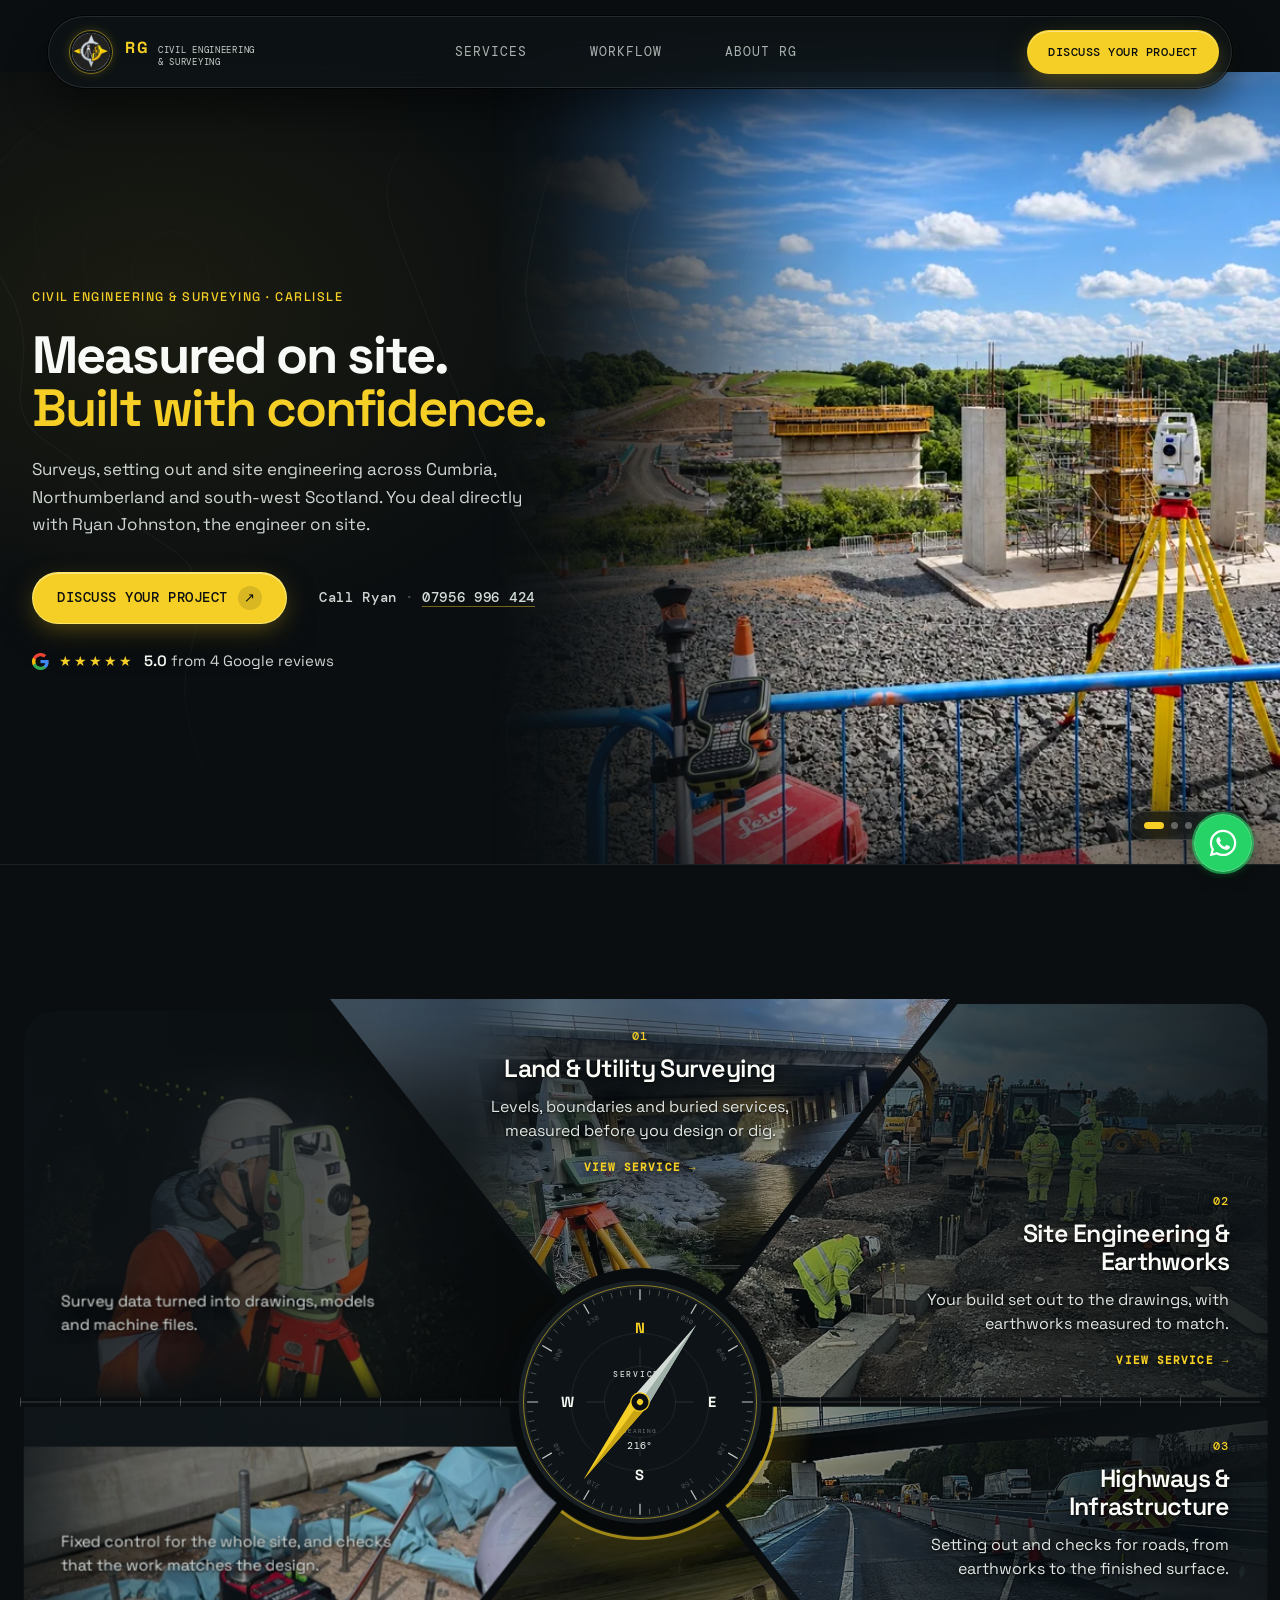
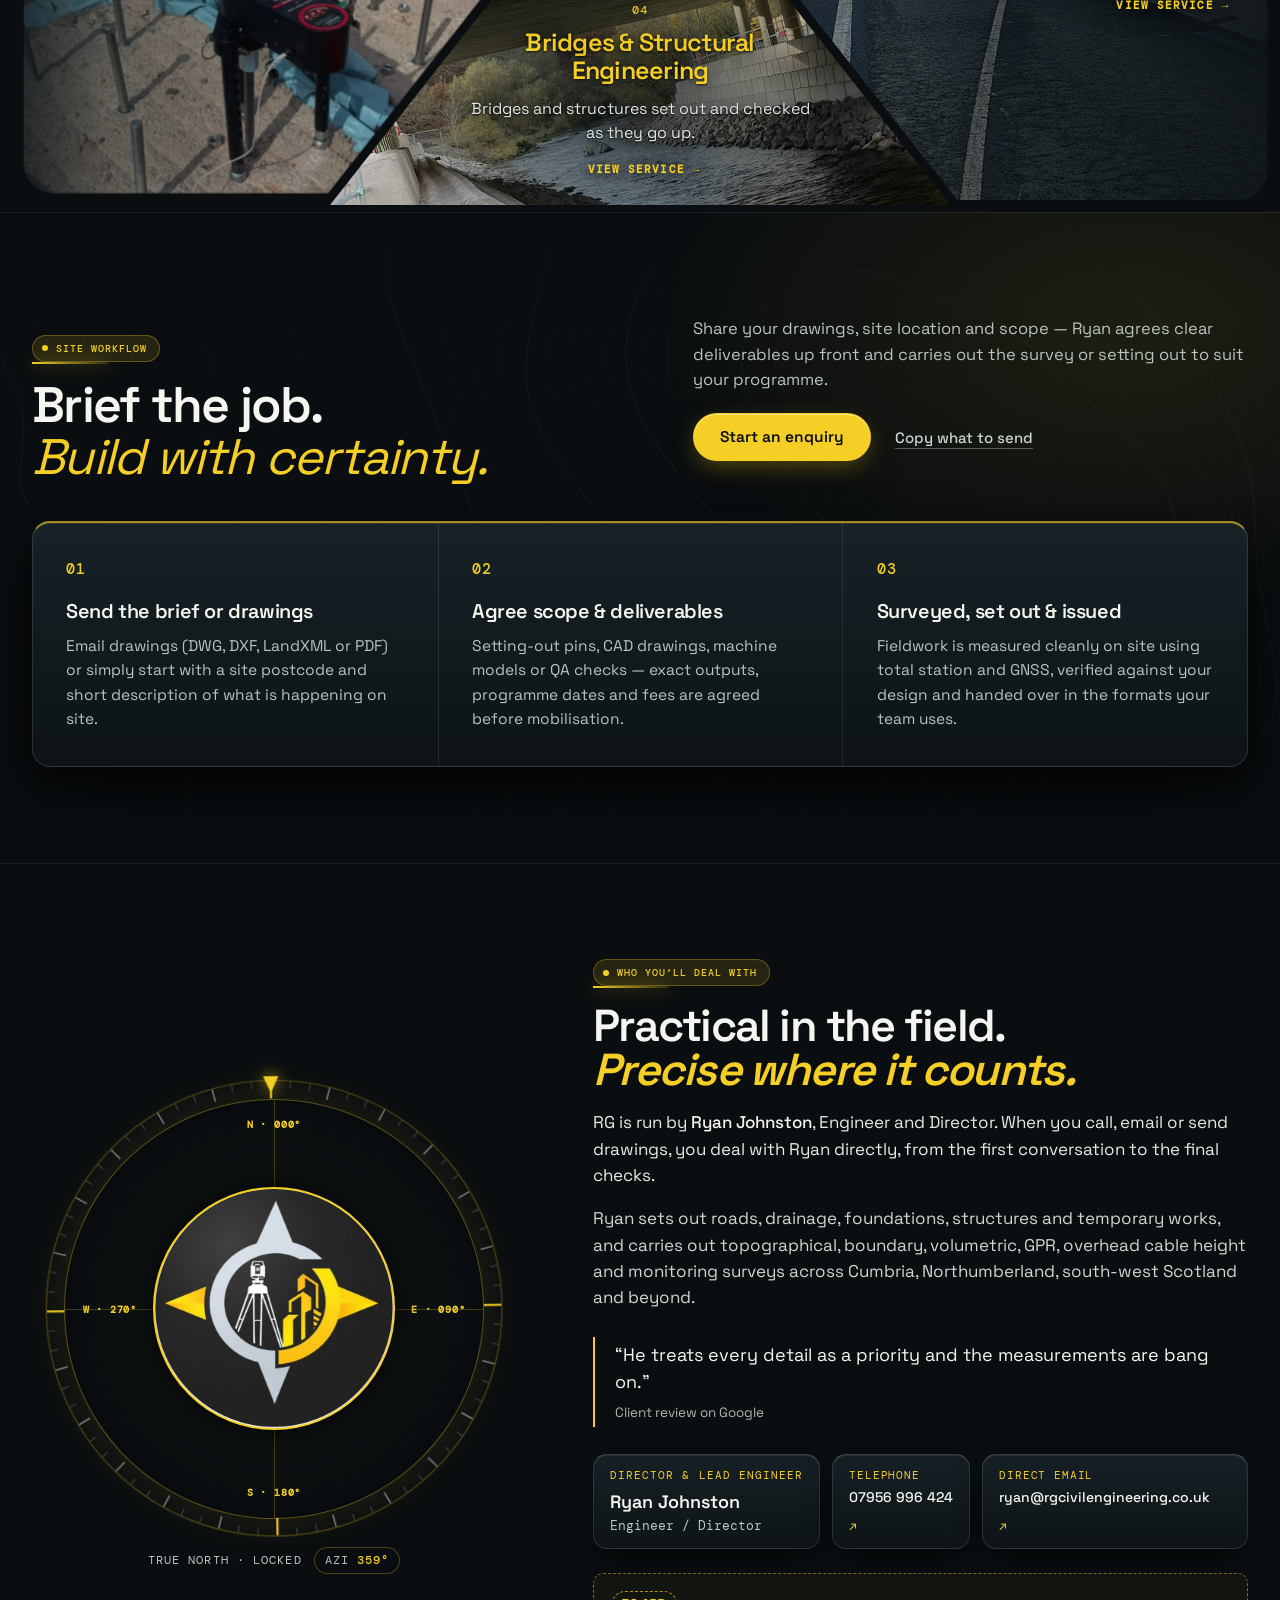
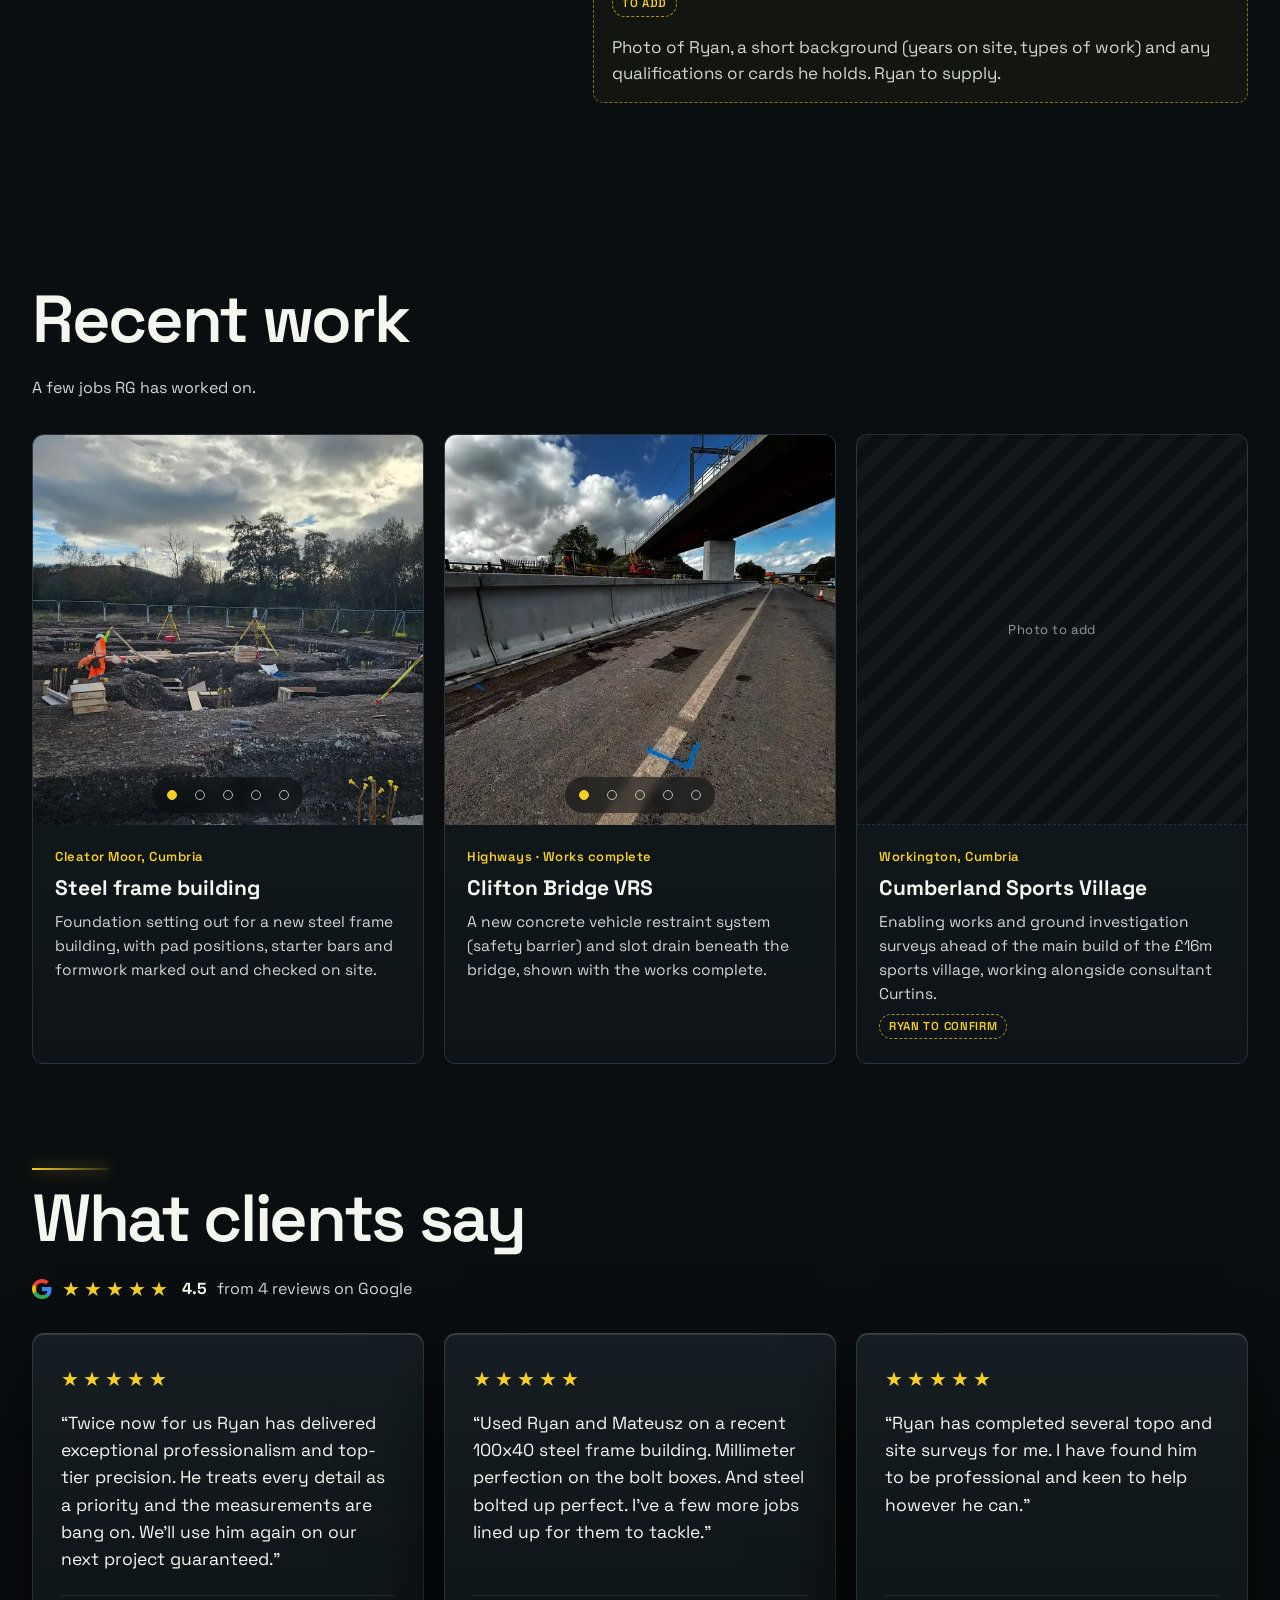
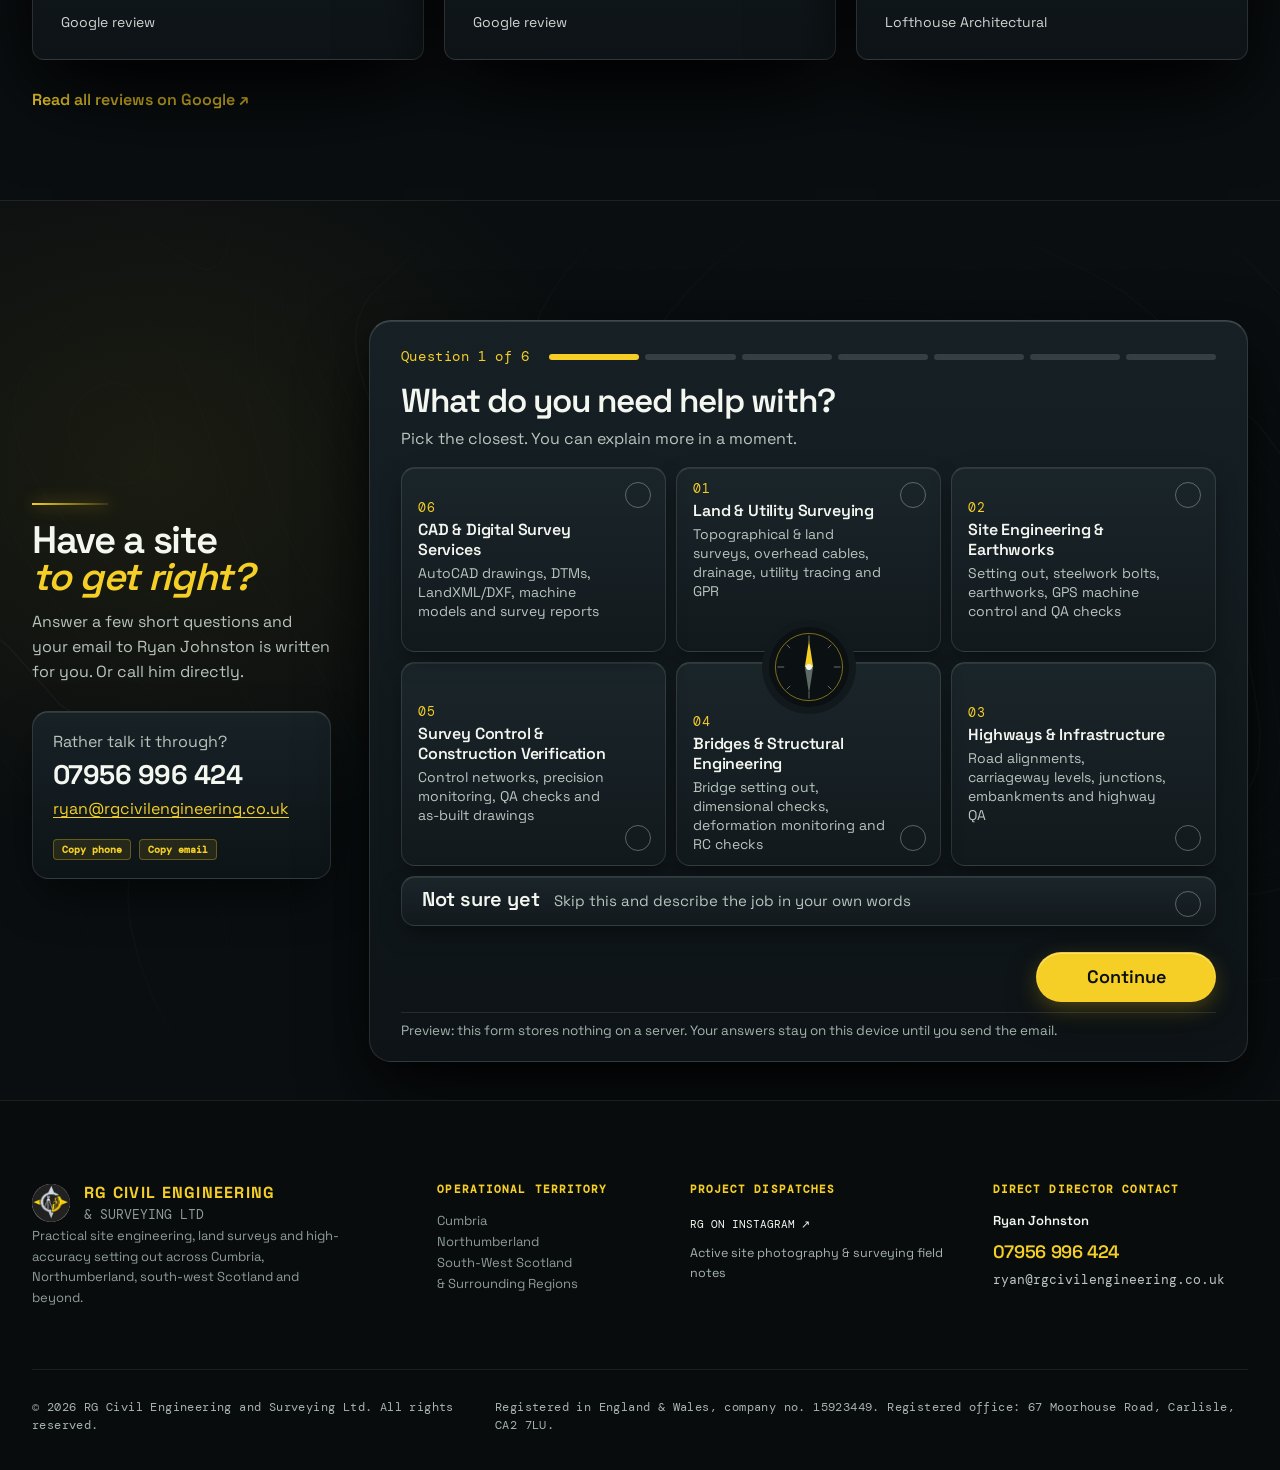
==== index.html @ eb8de003 "Refine cinema-welcome.html with 3D RG logo compass focal composition" ====
<!doctype html>
<html lang="en-GB">
  <head>
    <meta charset="utf-8" />
    <meta name="viewport" content="width=device-width, initial-scale=1" />
    <meta name="description" content="Site engineering, topographical surveys, setting out, volumetrics, monitoring and GPR surveys across Cumbria, Northumberland and south-west Scotland. Speak directly to Ryan Johnston at RG." />
    <meta name="robots" content="noindex, nofollow" />
    <meta name="theme-color" content="#0d1214" />
    <meta property="og:title" content="RG Civil Engineering &amp; Surveying | Measured on Site" />
    <meta property="og:description" content="Site engineering, land surveys, setting out and monitoring across Cumbria, Northumberland and south-west Scotland. Speak to Ryan Johnston about your project." />
    <meta property="og:type" content="website" />
    <meta property="og:image" content="assets/river-works-survey.jpg" />
    <title>RG Civil Engineering &amp; Surveying | Cumbria, Northumberland &amp; SW Scotland</title>
    <link rel="preconnect" href="https://fonts.googleapis.com" />
    <link rel="preconnect" href="https://fonts.gstatic.com" crossorigin />
    <link href="https://fonts.googleapis.com/css2?family=DM+Mono:ital,wght@0,400;0,500;1,400&family=Space+Grotesk:wght@400;500;600;700&display=swap" rel="stylesheet" />
    <link rel="stylesheet" href="styles.css?v=20261114-whatsapp" />
    <!-- Welcome screen temporarily paused so refreshes land directly on the hero; uncomment the script below and remove `hidden` on #welcome-screen to re-enable -->
    <!--
    <script>
      // Show living instrument welcome screen unless visiting a subpage or direct section hash
      if (!location.search) {
        if (!location.hash || location.hash === "#top" || location.hash === "#coverage") {
          document.documentElement.classList.add("has-welcome");
        }
      }
    </script>
    -->
  </head>
  <body>
    <a class="skip-link" href="#main">Skip to main content</a>

    <!-- Living River Displacement Filter for Welcome Screen -->
    <svg aria-hidden="true" style="position: absolute; width: 0; height: 0; pointer-events: none; overflow: hidden;">
      <defs>
        <filter id="wcRiverFlow" x="-20%" y="-20%" width="140%" height="140%" color-interpolation-filters="sRGB">
          <feTurbulence type="fractalNoise" baseFrequency="0.014 0.045" numOctaves="3" seed="8" result="noise">
            <animate attributeName="baseFrequency" dur="18s" values="0.012 0.040; 0.018 0.052; 0.012 0.040" repeatCount="indefinite" />
          </feTurbulence>
          <feDisplacementMap in="SourceGraphic" in2="noise" scale="11" xChannelSelector="R" yChannelSelector="G" result="displaced" />
        </filter>
      </defs>
    </svg>

    <!-- Full-Viewport Welcome Screen: Photorealistic Cumbrian River Survey with Living Motion -->
    <div class="welcome-screen" id="welcome-screen" role="dialog" aria-modal="true" aria-labelledby="welcome-title" data-welcome hidden>
      <!-- Cinematic living background: breathing camera drift, live river flow displacement, and LiDAR laser sweep -->
      <div class="wc-media-wrap" aria-hidden="true">
        <div class="wc-scene" id="wc-scene">
          <img
            class="wc-bg-img"
            src="assets/generated/cumbria-river-survey-no-man.jpg"
            alt=""
            width="1376"
            height="768"
            loading="eager"
            decoding="async"
          />
          <img
            class="wc-water-layer"
            src="assets/generated/cumbria-river-survey-no-man.jpg"
            alt=""
            width="1376"
            height="768"
            loading="eager"
            decoding="async"
            aria-hidden="true"
          />
          <div class="wc-water-shimmer" aria-hidden="true"></div>
          <div class="wc-bg-vignette" aria-hidden="true"></div>
          <div class="wc-laser-sweep" aria-hidden="true"></div>
        </div>
      </div>

      <!-- Survey Reticles & Optical Crosshairs with Individual Parallax Depth -->
      <div class="wc-reticle wc-reticle-prism" id="reticle-prism" aria-hidden="true">
        <div class="wc-reticle-box"><div class="wc-reticle-dot"></div></div>
        <span class="wc-reticle-tag">STN 02 · PRISM POLE</span>
        <span class="wc-reticle-coord">ΔH: +1.428m · DIST: 42.6m</span>
      </div>

      <div class="wc-reticle wc-reticle-weir" id="reticle-weir" aria-hidden="true">
        <div class="wc-reticle-box"><div class="wc-reticle-dot"></div></div>
        <span class="wc-reticle-tag">WEIR CREST BENCHMARK</span>
        <span class="wc-reticle-coord">BM 41.832m AOD</span>
      </div>

      <div class="wc-reticle wc-reticle-ts" id="reticle-ts" aria-hidden="true">
        <div class="wc-reticle-box"><div class="wc-reticle-dot"></div></div>
        <span class="wc-reticle-tag">OCCUPIED · STN 01</span>
        <span class="wc-reticle-coord">LEICA TS16 ROBOTIC</span>
      </div>

      <!-- Survey Viewfinder HUD & Live Telemetry -->
      <div class="wc-hud" aria-hidden="true">
        <span class="welcome-frame"><i></i><i></i><i></i><i></i></span>

        <div class="wc-telemetry-tl wc-hud-card">
          <span class="wc-hud-tag"><span class="wc-status-dot"></span> RG FIELD OPERATIONS · LIVE</span>
          <span class="wc-hud-coord">54.8925° N, 2.9329° W · CUMBRIA</span>
          <span class="wc-hud-ticker">RTK FIXED · 18 SATS · HDOP <span id="hdop-val">0.78</span></span>
        </div>
        <div class="wc-telemetry-tr wc-hud-card">
          <span class="wc-hud-tag">STN 01 · RIPARIAN LEVEL MONITORING</span>
          <span class="wc-hud-coord">ORDNANCE SURVEY DATUM (OSTN15)</span>
          <span class="wc-hud-ticker">
            E: <span id="east-val">339412.842</span> &nbsp;
            N: <span id="north-val">555109.215</span> &nbsp;
            Z: <span id="elev-val">41.832</span>m
          </span>
        </div>
      </div>

      <div class="welcome-center" id="welcome-center">
        <div class="welcome-badge-row">
          <span class="welcome-logo-wrap">
            <span class="brand-logo welcome-logo" aria-hidden="true"></span>
          </span>
          <p class="welcome-kicker">Carlisle · Cumbria · Northumberland · SW Scotland</p>
        </div>

        <h2 class="welcome-title" id="welcome-title">
          RG Civil Engineering<br /><span>&amp; Surveying</span>
        </h2>
        <p class="welcome-sub">Measured on site. Built with confidence.</p>

        <div class="welcome-actions">
          <button type="button" class="button button-signal button-lg welcome-enter-btn" data-welcome-enter>
            <span>Enter site</span>
            <span class="btn-icon" aria-hidden="true">→</span>
          </button>
          <p class="welcome-hint">Click anywhere or scroll to enter</p>
        </div>
      </div>

      <div class="welcome-foot">
        <span class="welcome-foot-item">
          <strong>ACTIVE FIELDWORK</strong> · RIVER PLATFORMS &amp; SURVEY CONTROL &nbsp;|&nbsp;
          HA: <span id="ha-val">124°18′04″</span> &nbsp; VA: <span id="va-val">88°42′10″</span>
        </span>
        <div class="welcome-foot-links">
          <a href="tel:+447956996424" class="welcome-foot-phone" data-contact-link="phone" data-welcome-stop>
            <span>Call Ryan: <strong data-config="phone">07956 996 424</strong></span>
          </a>
          <a href="#contact" class="welcome-foot-cta" data-welcome-jump="#contact">
            <span>Discuss your project ↗</span>
          </a>
        </div>
      </div>
    </div>

    <!-- Top floating island header -->
    <header class="site-header">
      <div class="shell header-inner">
        <a class="brand" href="#top" aria-label="RG Civil Engineering and Surveying homepage">
          <span class="brand-logo-frame">
            <span class="brand-logo" aria-hidden="true"></span>
          </span>
          <span class="brand-copy">
            <strong>RG</strong>
            <span>Civil Engineering<br />&amp; Surveying</span>
          </span>
        </a>


        <nav class="site-nav" id="site-nav" aria-label="Primary navigation">
          <a href="#services" class="nav-link"><span>Services</span></a>
          <a href="#process" class="nav-link"><span>Workflow</span></a>
          <a href="#about" class="nav-link"><span>About RG</span></a>
          <div class="nav-actions">
            <a class="nav-phone" href="tel:+447956996424" data-contact-link="phone" aria-label="Call Ryan Johnston on 07956 996 424">
              <span class="phone-pulse" aria-hidden="true"></span>
              <span data-config="phone">07956 996 424</span>
            </a>
            <a class="button button-signal nav-cta" href="#contact">
              <span>Discuss your project</span>
              <span class="btn-icon" aria-hidden="true">↗</span>
            </a>
          </div>
        </nav>

        <button class="nav-toggle" type="button" aria-expanded="false" aria-controls="site-nav" aria-label="Open navigation">
          <span class="toggle-bar"></span>
          <span class="toggle-bar"></span>
        </button>
      </div>
    </header>

    <main id="main">
      <!-- High-Impact Moving Hero Section -->
      <section class="hero" id="top" aria-labelledby="hero-title">
        <div class="hero-contours" aria-hidden="true"></div>

        <div class="hero-copy">
          <p class="hero-kicker hero-enter" style="--enter-d: 0ms">Civil Engineering &amp; Surveying · Carlisle</p>

          <h1 class="hero-title" id="hero-title">
            <span class="hero-title-line hero-enter" style="--enter-d: 60ms">Measured on site.</span>
            <span class="hero-title-line hero-title-accent hero-enter" style="--enter-d: 120ms">Built with confidence.</span>
          </h1>

          <p class="hero-lede hero-enter" style="--enter-d: 180ms">
            Surveys, setting out and site engineering across Cumbria, Northumberland and south-west Scotland. You deal directly with <span data-config="contactName">Ryan Johnston</span>, the engineer on site.
          </p>

          <div class="hero-actions hero-enter" style="--enter-d: 240ms">
            <a class="button button-signal button-lg" href="#contact">
              <span>Discuss your project</span>
              <span class="btn-icon" aria-hidden="true">↗</span>
            </a>
            <a class="hero-call-link" href="tel:+447956996424" data-contact-link="phone">
              <span>Call Ryan</span>
              <span class="hero-call-sep" aria-hidden="true">·</span>
              <span class="hero-call-num" data-config="phone">07956 996 424</span>
            </a>
          </div>

          <a class="hero-proof hero-enter" style="--enter-d: 300ms" href="#reviews">
            <img class="google-g" src="assets/brand/google-g.png" alt="Google" width="18" height="18" />
            <span class="hero-proof-stars" aria-hidden="true">★★★★★</span>
            <span><strong>5.0</strong> from 4 Google reviews</span>
          </a>
        </div>

        <div class="hero-visual" data-hero-reel>
          <div class="hero-slides" aria-live="off">
            <figure class="hero-slide is-active" data-hero-slide="0">
              <picture>
                <source type="image/webp" srcset="assets/site/hero-viaduct-survey-720.webp 720w, assets/site/hero-viaduct-survey-1086.webp 1086w" sizes="(max-width: 899px) 100vw, 48vw" />
                <img
                  src="assets/site/hero-viaduct-survey-1086.jpg"
                  alt="Leica total station on a yellow tripod and a survey controller on a pole, set up above new concrete viaduct piers with a new road being built beyond"
                  width="1086"
                  height="1448"
                  style="object-position: 55% 62%"
                  fetchpriority="high"
                />
              </picture>
            </figure>

            <figure class="hero-slide" data-hero-slide="1">
              <picture>
                <source type="image/avif" srcset="assets/web/field-one-720.avif 720w, assets/web/field-one-1200.avif 1200w" sizes="(max-width: 899px) 100vw, 48vw" />
                <source type="image/webp" srcset="assets/web/field-one-720.webp 720w, assets/web/field-one-1200.webp 1200w" sizes="(max-width: 899px) 100vw, 48vw" />
                <img
                  src="assets/field/rg-field-one-enhanced.jpg"
                  alt="Total station on a tripod on a cleared earthworks site, with a survey controller in the foreground and green hills behind"
                  width="1207"
                  height="1303"
                  style="object-position: 62% 38%"
                  loading="lazy"
                  decoding="async"
                />
              </picture>
            </figure>

            <figure class="hero-slide" data-hero-slide="2">
              <picture>
                <source type="image/webp" srcset="assets/site/hero-site-formwork-pits.webp" />
                <img
                  src="assets/site/hero-site-formwork-pits.jpg"
                  alt="Timber and black-faced formwork boxes set around capped starter bars in foundation excavations on a cleared site, with site fencing behind"
                  width="1000"
                  height="1333"
                  style="object-position: 50% 50%"
                  loading="lazy"
                  decoding="async"
                />
              </picture>
            </figure>

            <figure class="hero-slide" data-hero-slide="3">
              <picture>
                <source type="image/webp" srcset="assets/site/hero-highways-slot-drain.webp" />
                <img
                  src="assets/site/hero-highways-slot-drain.jpg"
                  alt="A new slot drain running beside a tall concrete barrier on a motorway, with traffic and a gantry sign in the distance"
                  width="1000"
                  height="1333"
                  style="object-position: 50% 45%"
                  loading="lazy"
                  decoding="async"
                />
              </picture>
            </figure>

            <figure class="hero-slide" data-hero-slide="4">
              <picture>
                <source type="image/webp" srcset="assets/site/hero-land-river-tripod.webp" />
                <img
                  src="assets/site/hero-land-river-tripod.jpg"
                  alt="Leica total station on a yellow tripod with a survey controller beside a river, below a concrete road bridge on piers, with autumn trees beyond"
                  width="1000"
                  height="1333"
                  style="object-position: 50% 55%"
                  loading="lazy"
                  decoding="async"
                />
              </picture>
            </figure>

            <figure class="hero-slide" data-hero-slide="5">
              <picture>
                <source type="image/webp" srcset="assets/site/rg-controller-total-station-sunset.webp" />
                <img
                  src="assets/site/rg-controller-total-station-sunset.jpg"
                  alt="A gloved hand holding a prism pole and Leica controller in front of a total station on a yellow tripod, at sunset on a foundation site"
                  width="960"
                  height="1280"
                  style="object-position: 50% 58%"
                  loading="lazy"
                  decoding="async"
                />
              </picture>
            </figure>
          </div>

          <div class="hero-reel-nav" role="tablist" aria-label="Site photography slides">
            <button type="button" class="hero-reel-tab is-active" role="tab" aria-selected="true" aria-label="Slide 1: Survey control above new viaduct piers" data-hero-tab="0"></button>
            <button type="button" class="hero-reel-tab" role="tab" aria-selected="false" aria-label="Slide 2: Total station set up on open ground" data-hero-tab="1"></button>
            <button type="button" class="hero-reel-tab" role="tab" aria-selected="false" aria-label="Slide 3: Foundation formwork around capped starter bars" data-hero-tab="2"></button>
            <button type="button" class="hero-reel-tab" role="tab" aria-selected="false" aria-label="Slide 4: New slot drain beside a concrete barrier" data-hero-tab="3"></button>
            <button type="button" class="hero-reel-tab" role="tab" aria-selected="false" aria-label="Slide 5: Total station beside a river, below a road bridge" data-hero-tab="4"></button>
            <button type="button" class="hero-reel-tab" role="tab" aria-selected="false" aria-label="Slide 6: Controller, prism pole and total station at sunset" data-hero-tab="5"></button>
          </div>
        </div>
      </section>

      <!-- Services Section: Asymmetrical Bento Grid -->
      <section class="section section-paper" id="services" aria-labelledby="services-heading">
        <div class="shell">
          <div class="services-header-mobile">
            <svg class="services-mini-compass" viewBox="0 0 100 100" aria-hidden="true">
              <circle cx="50" cy="50" r="46" fill="#141c20" stroke="rgba(245, 207, 37, 0.55)" stroke-width="2"/>
              <circle cx="50" cy="50" r="42" fill="none" stroke="rgba(244, 246, 240, 0.15)" stroke-width="1"/>
              <!-- Crosshairs -->
              <line x1="50" y1="12" x2="50" y2="88" stroke="rgba(244, 246, 240, 0.25)" stroke-width="1"/>
              <line x1="12" y1="50" x2="88" y2="50" stroke="rgba(244, 246, 240, 0.25)" stroke-width="1"/>
              <!-- Cardinals -->
              <text x="50" y="24" fill="#f5cf25" font-family="monospace" font-size="9" font-weight="700" text-anchor="middle">N</text>
              <text x="82" y="53" fill="rgba(244, 246, 240, 0.6)" font-family="monospace" font-size="8" text-anchor="middle">E</text>
              <text x="50" y="83" fill="rgba(244, 246, 240, 0.6)" font-family="monospace" font-size="8" text-anchor="middle">S</text>
              <text x="18" y="53" fill="rgba(244, 246, 240, 0.6)" font-family="monospace" font-size="8" text-anchor="middle">W</text>
              <!-- Needles -->
              <polygon points="50,22 54.5,50 45.5,50" fill="#f5cf25"/>
              <polygon points="50,78 54.5,50 45.5,50" fill="#d5ddd8"/>
              <!-- Hub -->
              <circle cx="50" cy="50" r="4.5" fill="#0c1012" stroke="#f5cf25" stroke-width="1.5"/>
            </svg>
            <div class="services-title-wrap">
              <span class="services-kicker">ENGINEERING CAPABILITIES</span>
              <h2 class="services-title" id="services-heading">Services</h2>
            </div>
          </div>

          <!-- The six services sit around a compass, clockwise from the top (COMPASS FIELD in styles.css, initCompassField in app.js) -->
          <!-- WEDGE STYLE SWITCH (14 Nov 2026): "wedges-v2" = the calmer, easier-to-scan wedges.
               To go back to the previous wedges, delete the word wedges-v2 from the class below. Nothing else needs changing. -->
          <div class="compass-field compass-six wedges-v2" data-compass-field>
            <a class="quad quad-n" data-umbrella="01" href="services/land-utility-surveying.html" aria-label="Service 01: Land &amp; Utility Surveying. View service">
              <span class="quad-time"><b>01</b></span>
              <h3 class="quad-title">Land &amp; Utility Surveying</h3>
              <ul class="quad-list"><li>Topographical &amp; Land Surveying</li><li>Overhead Cable Height Surveys</li><li>Drainage, Utility Tracing &amp; GPR Surveys</li></ul>
              <p class="quad-desc">Levels, boundaries and buried services, measured before you design or dig.</p>
              <span class="quad-cta"><span class="quad-cta-v1">View full scope</span><span class="quad-cta-v2">View service</span> <span aria-hidden="true">→</span></span>
            </a>
            <a class="quad quad-ne" data-umbrella="02" href="services/site-engineering-earthworks.html" aria-label="Service 02: Site Engineering &amp; Earthworks. View service">
              <span class="quad-time"><b>02</b></span>
              <h3 class="quad-title">Site Engineering &amp; Earthworks</h3>
              <ul class="quad-list"><li>Site Engineering &amp; Setting Out</li><li>Earthworks &amp; Machine Control</li><li>Quality Assurance &amp; Monitoring</li></ul>
              <p class="quad-desc">Your build set out to the drawings, with earthworks measured to match.</p>
              <span class="quad-cta"><span class="quad-cta-v1">View full scope</span><span class="quad-cta-v2">View service</span> <span aria-hidden="true">→</span></span>
            </a>
            <a class="quad quad-se" data-umbrella="03" href="services/highways-infrastructure.html" aria-label="Service 03: Highways &amp; Infrastructure. View service">
              <span class="quad-time"><b>03</b></span>
              <h3 class="quad-title">Highways &amp; Infrastructure</h3>
              <ul class="quad-list"><li>Road Alignments &amp; Carriageway Levels</li><li>Junctions, Roundabouts &amp; Access Roads</li><li>Highway Drainage &amp; Embankments</li></ul>
              <p class="quad-desc">Setting out and checks for roads, from earthworks to the finished surface.</p>
              <span class="quad-cta"><span class="quad-cta-v1">View full scope</span><span class="quad-cta-v2">View service</span> <span aria-hidden="true">→</span></span>
            </a>
            <a class="quad quad-s" data-umbrella="04" href="services/bridges-structural-engineering.html" aria-label="Service 04: Bridges &amp; Structural Engineering. View service">
              <span class="quad-time"><b>04</b></span>
              <h3 class="quad-title">Bridges &amp; Structural Engineering</h3>
              <ul class="quad-list"><li>Bridge Foundations, Abutments &amp; Piers</li><li>Bearings, Decks &amp; Parapets</li><li>Dimensional Verification &amp; RC Checks</li></ul>
              <p class="quad-desc">Bridges and structures set out and checked as they go up.</p>
              <span class="quad-cta"><span class="quad-cta-v1">View full scope</span><span class="quad-cta-v2">View service</span> <span aria-hidden="true">→</span></span>
            </a>
            <a class="quad quad-sw" data-umbrella="05" href="services/survey-control-construction-verification.html" aria-label="Service 05: Survey Control &amp; Construction Verification. View service">
              <span class="quad-time"><b>05</b></span>
              <h3 class="quad-title">Survey Control &amp; Construction Verification</h3>
              <ul class="quad-list"><li>Survey Control &amp; Precision Monitoring</li><li>Construction QA &amp; As-Built Surveys</li><li>Structural, Settlement &amp; Rail Monitoring</li></ul>
              <p class="quad-desc">Fixed control for the whole site, and checks that the work matches the design.</p>
              <span class="quad-cta"><span class="quad-cta-v1">View full scope</span><span class="quad-cta-v2">View service</span> <span aria-hidden="true">→</span></span>
            </a>
            <a class="quad quad-nw" data-umbrella="06" href="services/cad-digital-survey-services.html" aria-label="Service 06: CAD &amp; Digital Survey Services. View service">
              <span class="quad-time"><b>06</b></span>
              <h3 class="quad-title">CAD &amp; Digital Survey Services</h3>
              <ul class="quad-list"><li>2D / 3D AutoCAD, LandXML &amp; DXF</li><li>Machine Control Design Models &amp; DTMs</li><li>As-Builts, Volumes &amp; Survey Reports</li></ul>
              <p class="quad-desc">Survey data turned into drawings, models and machine files.</p>
              <span class="quad-cta"><span class="quad-cta-v1">View full scope</span><span class="quad-cta-v2">View service</span> <span aria-hidden="true">→</span></span>
            </a>
            <!-- Compass: decoration for mouse users. The needle follows the mouse; clicking it opens the service it points at. -->
            <div class="cd-compass" aria-hidden="true">
              <svg class="cd-dial" viewBox="-40 -40 480 480" xmlns="http://www.w3.org/2000/svg">
                <circle class="cp-bezel" cx="200" cy="200" r="198"/>
                <circle class="cp-bezel-ring" cx="200" cy="200" r="190"/>
                <circle class="cp-face" cx="200" cy="200" r="186"/>
                <path class="cp-tick" d="M216.0 16.7L215.3 25.7M232.0 18.8L230.4 27.7M247.6 22.3L245.3 31.0M262.9 27.1L259.9 35.6M277.8 33.2L274.0 41.4M305.5 49.3L300.4 56.6M318.3 59.0L312.5 65.9M330.1 69.9L323.7 76.3M341.0 81.7L334.1 87.5M350.7 94.5L343.4 99.6M366.8 122.2L358.6 126.0M372.9 137.1L364.4 140.1M377.7 152.4L369.0 154.7M381.2 168.0L372.3 169.6M383.3 184.0L374.3 184.7M383.3 216.0L374.3 215.3M381.2 232.0L372.3 230.4M377.7 247.6L369.0 245.3M372.9 262.9L364.4 259.9M366.8 277.8L358.6 274.0M350.7 305.5L343.4 300.4M341.0 318.3L334.1 312.5M330.1 330.1L323.7 323.7M318.3 341.0L312.5 334.1M305.5 350.7L300.4 343.4M277.8 366.8L274.0 358.6M262.9 372.9L259.9 364.4M247.6 377.7L245.3 369.0M232.0 381.2L230.4 372.3M216.0 383.3L215.3 374.3M184.0 383.3L184.7 374.3M168.0 381.2L169.6 372.3M152.4 377.7L154.7 369.0M137.1 372.9L140.1 364.4M122.2 366.8L126.0 358.6M94.5 350.7L99.6 343.4M81.7 341.0L87.5 334.1M69.9 330.1L76.3 323.7M59.0 318.3L65.9 312.5M49.3 305.5L56.6 300.4M33.2 277.8L41.4 274.0M27.1 262.9L35.6 259.9M22.3 247.6L31.0 245.3M18.8 232.0L27.7 230.4M16.7 216.0L25.7 215.3M16.7 184.0L25.7 184.7M18.8 168.0L27.7 169.6M22.3 152.4L31.0 154.7M27.1 137.1L35.6 140.1M33.2 122.2L41.4 126.0M49.3 94.5L56.6 99.6M59.0 81.7L65.9 87.5M69.9 69.9L76.3 76.3M81.7 59.0L87.5 65.9M94.5 49.3L99.6 56.6M122.2 33.2L126.0 41.4M137.1 27.1L140.1 35.6M152.4 22.3L154.7 31.0M168.0 18.8L169.6 27.7M184.0 16.7L184.7 25.7"/>
                <path class="cp-tick-major" d="M200.0 16.0L200.0 34.0M292.0 40.7L283.0 56.2M359.3 108.0L343.8 117.0M384.0 200.0L366.0 200.0M359.3 292.0L343.8 283.0M292.0 359.3L283.0 343.8M200.0 384.0L200.0 366.0M108.0 359.3L117.0 343.8M40.7 292.0L56.2 283.0M16.0 200.0L34.0 200.0M40.7 108.0L56.2 117.0M108.0 40.7L117.0 56.2"/>
                <text class="cp-deg" x="200" y="50" text-anchor="middle" transform="rotate(30 200 200)">030</text><text class="cp-deg" x="200" y="50" text-anchor="middle" transform="rotate(60 200 200)">060</text><text class="cp-deg" x="200" y="50" text-anchor="middle" transform="rotate(120 200 200)">120</text><text class="cp-deg" x="200" y="50" text-anchor="middle" transform="rotate(150 200 200)">150</text><text class="cp-deg" x="200" y="50" text-anchor="middle" transform="rotate(210 200 200)">210</text><text class="cp-deg" x="200" y="50" text-anchor="middle" transform="rotate(240 200 200)">240</text><text class="cp-deg" x="200" y="50" text-anchor="middle" transform="rotate(300 200 200)">300</text><text class="cp-deg" x="200" y="50" text-anchor="middle" transform="rotate(330 200 200)">330</text>
                <circle class="cp-ring" cx="200" cy="200" r="112"/>
                <circle class="cp-ring" cx="200" cy="200" r="58"/>
                <path class="cp-cross" d="M200 112V142M200 258V288M112 200H142M258 200H288"/>
                <text class="cp-card cp-card-n" x="200" y="88" text-anchor="middle">N</text><text class="cp-card" x="318" y="208" text-anchor="middle">E</text><text class="cp-card" x="200" y="328" text-anchor="middle">S</text><text class="cp-card" x="82" y="208" text-anchor="middle">W</text>
                <g class="cd-marker" data-phase="01" transform="rotate(0 200 200)"><path class="cpm-tri" d="M192 -10H208L200 2Z"/><text class="cpm-label" x="200" y="-16" transform="rotate(-0 200 -20)">01</text></g><g class="cd-marker" data-phase="02" transform="rotate(60 200 200)"><path class="cpm-tri" d="M192 -10H208L200 2Z"/><text class="cpm-label" x="200" y="-16" transform="rotate(-60 200 -20)">02</text></g><g class="cd-marker" data-phase="03" transform="rotate(120 200 200)"><path class="cpm-tri" d="M192 -10H208L200 2Z"/><text class="cpm-label" x="200" y="-16" transform="rotate(-120 200 -20)">03</text></g><g class="cd-marker" data-phase="04" transform="rotate(180 200 200)"><path class="cpm-tri" d="M192 -10H208L200 2Z"/><text class="cpm-label" x="200" y="-16" transform="rotate(-180 200 -20)">04</text></g><g class="cd-marker" data-phase="05" transform="rotate(240 200 200)"><path class="cpm-tri" d="M192 -10H208L200 2Z"/><text class="cpm-label" x="200" y="-16" transform="rotate(-240 200 -20)">05</text></g><g class="cd-marker" data-phase="06" transform="rotate(300 200 200)"><path class="cpm-tri" d="M192 -10H208L200 2Z"/><text class="cpm-label" x="200" y="-16" transform="rotate(-300 200 -20)">06</text></g>
                <text class="cp-svc-label" x="200" y="159" text-anchor="middle">SERVICES</text>
                <text class="cp-brg-label" x="200" y="250" text-anchor="middle">BEARING</text><text class="cp-brg-val" x="200" y="276" text-anchor="middle" data-compass-bearing>000°</text>
                  <g class="cd-needle" transform="rotate(0 200 200)">
                  <path class="cp-n" d="M200 44L214 200H186Z"/>
                  <path class="cp-n-shade" d="M200 44L200 200H186Z"/>
                  <path class="cp-s" d="M200 356L214 200H186Z"/>
                  <path class="cp-s-shade" d="M200 356L200 200H186Z"/>
                  <circle class="cp-hub" cx="200" cy="200" r="15"/>
                  <circle class="cp-hub-dot" cx="200" cy="200" r="5"/>
                </g>
              </svg>
              <div class="cd-readout">
                <span class="cd-brg">Bearing <b data-compass-bearing>000°</b></span>
                <span class="cd-target" data-compass-target>Service 01 · Land &amp; Utility Surveying</span>
              </div>
            </div>
          </div>

          <!-- Each tile above opens its own page in the services/ folder. -->
        </div>
      </section>

      <!-- Protocol / Process Section -->
      <section class="section section-paper process-section" id="process">
        <div class="shell process-layout">
          <header class="wf-head" data-wf-head>
            <div class="wf-head-main">
              <div class="section-tag-dark">
                <span class="tag-bullet"></span>
                <span>SITE WORKFLOW</span>
              </div>
              <h2 class="wf-title">
                <span>Brief the job.</span>
                <em>Build with certainty.</em>
              </h2>
            </div>
            <div class="wf-head-side">
              <p class="wf-intro">Share your drawings, site location and scope — Ryan agrees clear deliverables up front and carries out the survey or setting out to suit your programme.</p>
              <div class="wf-actions">
                <a class="enq-btn enq-btn-primary" href="#contact">Start an enquiry</a>
                <button type="button" class="wf-copy-link" id="copy-checklist-btn">Copy what to send</button>
                <span class="wf-status" id="checklist-status" role="status" aria-live="polite"></span>
              </div>
            </div>
          </header>

          <ol class="wf-track" data-wf>
            <li class="wf-stage">
              <span class="wf-num" aria-hidden="true">01</span>
              <h3>Send the brief or drawings</h3>
              <p>Email drawings (DWG, DXF, LandXML or PDF) or simply start with a site postcode and short description of what is happening on site.</p>
            </li>

            <li class="wf-stage">
              <span class="wf-num" aria-hidden="true">02</span>
              <h3>Agree scope &amp; deliverables</h3>
              <p>Setting-out pins, CAD drawings, machine models or QA checks — exact outputs, programme dates and fees are agreed before mobilisation.</p>
            </li>

            <li class="wf-stage">
              <span class="wf-num" aria-hidden="true">03</span>
              <h3>Surveyed, set out &amp; issued</h3>
              <p>Fieldwork is measured cleanly on site using total station and GNSS, verified against your design and handed over in the formats your team uses.</p>
            </li>
          </ol>
        </div>
      </section>

      <!-- About Section: Precision Compass Dossier -->
      <section class="section section-mid about-section" id="about">
        <div class="shell about-layout">
          <!-- Compass Brandmark Display -->
          <div class="about-instrument-pod" data-reveal>
            <div class="compass-dial-wrap">
              <div class="compass-outer-degrees" data-about-bezel aria-hidden="true">
                <svg class="compass-bezel-svg" viewBox="0 0 340 340">
                  <circle cx="170" cy="170" r="164" fill="none" stroke="rgba(245, 207, 37, 0.24)" stroke-width="1" />
                  <g data-bezel-ticks></g>
                  <polygon class="compass-bezel-pip" points="170,15 164.5,3 175.5,3" fill="#f5cf25" />
                </svg>
              </div>
              <div class="compass-cardinal compass-n">N · 000°</div>
              <div class="compass-cardinal compass-e">E · 090°</div>
              <div class="compass-cardinal compass-s">S · 180°</div>
              <div class="compass-cardinal compass-w">W · 270°</div>
              <div class="compass-reticle-cross" aria-hidden="true"></div>

              <span class="brand-logo about-logo-image" role="img" aria-label="RG Civil Engineering and Surveying compass logo"></span>
            </div>
            <div class="about-pod-meta" aria-hidden="true">
              <span class="about-pod-tag">TRUE NORTH · LOCKED</span>
              <span class="about-pod-azi">AZI <strong data-about-azi>000°</strong></span>
            </div>
          </div>

          <!-- Direct Engineer Overview -->
          <div class="about-copy" data-reveal data-reveal-delay="100">
            <div class="section-tag-gold">
              <span class="tag-bullet"></span>
              <span>WHO YOU'LL DEAL WITH</span>
            </div>
            <h2>Practical in the field.<br /><em>Precise where it counts.</em></h2>
            <p class="about-lead">
              RG is run by <strong>Ryan Johnston</strong>, Engineer and Director. When you call, email or send drawings, you deal with Ryan directly, from the first conversation to the final checks.
            </p>
            <p>
              Ryan sets out roads, drainage, foundations, structures and temporary works, and carries out topographical, boundary, volumetric, GPR, overhead cable height and monitoring surveys across Cumbria, Northumberland, south-west Scotland and beyond.
            </p>
            <figure class="about-quote">
              <blockquote>“He treats every detail as a priority and the measurements are bang on.”</blockquote>
              <figcaption>Client review on Google</figcaption>
            </figure>
            <div class="direct-contact-dossier">
              <div class="dossier-pill">
                <span class="dossier-label">DIRECTOR &amp; LEAD ENGINEER</span>
                <strong data-config="contactName">Ryan Johnston</strong>
                <span class="dossier-sub" data-config="contactRole">Engineer / Director</span>
              </div>
              <div class="dossier-chips">
                <a class="chip-action" href="tel:+447956996424" data-contact-link="phone">
                  <span class="chip-meta">TELEPHONE</span>
                  <strong data-config="phone">07956 996 424</strong>
                  <span class="chip-arrow">↗</span>
                </a>
                <a class="chip-action" href="mailto:ryan@rgcivilengineering.co.uk" data-contact-link="email">
                  <span class="chip-meta">DIRECT EMAIL</span>
                  <strong data-config="email">ryan@rgcivilengineering.co.uk</strong>
                  <span class="chip-arrow">↗</span>
                </a>
              </div>
            </div>
            <!-- PLACEHOLDER (14 Nov 2026): add a photo of Ryan and 2-3 lines on his background and any genuine qualifications.
                 Do not invent qualifications. Remove this box once real details are in. -->
            <div class="placeholder-box about-placeholder">
              <span class="placeholder-tag">To add</span>
              <p>Photo of Ryan, a short background (years on site, types of work) and any qualifications or cards he holds. Ryan to supply.</p>
            </div>
          </div>
        </div>
      </section>

      <!-- Recent work (14 Nov 2026, Claude). Only real projects go here. Card 1 is from a Place North West news
           report (Cumberland Sports Village, Workington); Ryan must confirm wording and that he is happy for it to be named.
           Cards 1 (Cleator Moor steel frame building) and 2 (Clifton Bridge VRS) and their photos came from Luke/Ryan; number plates blurred. Ryan to confirm the wording of what RG did on each. Never invent projects. -->
      <section class="section section-dark projects-section" id="projects" aria-labelledby="projects-title">
        <div class="shell">
          <div class="section-heading heading-light projects-head" data-reveal>
            <h2 id="projects-title">Recent work</h2>
            <p>A few jobs RG has worked on.</p>
          </div>
          <ul class="projects-grid" role="list">
            <li class="project-card" data-reveal>
              <div class="project-media project-reel" data-project-reel aria-roledescription="carousel" aria-label="Photos from the Cleator Moor steel frame building">
                <picture class="project-slide is-active">
                  <source type="image/webp" srcset="assets/site/project-cleator-moor-1.webp" />
                  <img src="assets/site/project-cleator-moor-1.jpg" alt="Foundation excavations for a new steel frame building at Cleator Moor, with two total stations on yellow tripods, a worker in hi-vis and starter bars, under a cloudy sky" width="640" height="640" loading="lazy" decoding="async" />
                </picture>
                <picture class="project-slide">
                  <source type="image/webp" srcset="assets/site/project-cleator-moor-2.webp" />
                  <img src="assets/site/project-cleator-moor-2.jpg" alt="Two capped piles with yellow-capped starter bars and a timber formwork box in a foundation trench, with yellow spray marks on the blinding" width="640" height="640" loading="lazy" decoding="async" />
                </picture>
                <picture class="project-slide">
                  <source type="image/webp" srcset="assets/site/project-cleator-moor-3.webp" />
                  <img src="assets/site/project-cleator-moor-3.jpg" alt="Concrete foundation bases and a capped pile with starter bars in a long trench, with site fencing and trees behind" width="640" height="640" loading="lazy" decoding="async" />
                </picture>
                <picture class="project-slide">
                  <source type="image/webp" srcset="assets/site/project-cleator-moor-4.webp" />
                  <img src="assets/site/project-cleator-moor-4.jpg" alt="Looking down into a foundation pit: two capped piles with starter bars, a timber formwork box and yellow setting-out marks" width="640" height="640" loading="lazy" decoding="async" />
                </picture>
                <picture class="project-slide">
                  <source type="image/webp" srcset="assets/site/project-cleator-moor-5.webp" />
                  <img src="assets/site/project-cleator-moor-5.jpg" alt="A Leica survey controller held over a foundation trench, beside a capped pile with starter bars, as a worker levels a formwork box" width="640" height="640" loading="lazy" decoding="async" />
                </picture>
              </div>
              <div class="project-body">
                <p class="project-place">Cleator Moor, Cumbria</p>
                <h3>Steel frame building</h3>
                <p>Foundation setting out for a new steel frame building, with pad positions, starter bars and formwork marked out and checked on site.</p>
              </div>
            </li>
            <li class="project-card" data-reveal data-reveal-delay="80">
              <div class="project-media project-reel" data-project-reel aria-roledescription="carousel" aria-label="Photos from the Clifton Bridge safety barrier works">
                <picture class="project-slide is-active">
                  <source type="image/webp" srcset="assets/site/project-clifton-bridge-1.webp" />
                  <img src="assets/site/project-clifton-bridge-1.jpg" alt="Finished concrete safety barrier running alongside the carriageway beneath a railway bridge, with a blue setting-out mark on the road and a bright blue sky" width="640" height="640" loading="lazy" decoding="async" />
                </picture>
                <picture class="project-slide">
                  <source type="image/webp" srcset="assets/site/project-clifton-bridge-2.webp" />
                  <img src="assets/site/project-clifton-bridge-2.jpg" alt="Looking along the new concrete safety barrier and slot drain beneath the bridge deck and concrete pier, with traffic passing on the open carriageway beyond" width="640" height="640" loading="lazy" decoding="async" />
                </picture>
                <picture class="project-slide">
                  <source type="image/webp" srcset="assets/site/project-clifton-bridge-3.webp" />
                  <img src="assets/site/project-clifton-bridge-3.jpg" alt="New concrete safety barrier and slot drain on a wet carriageway beneath the railway bridge, beside a freshly grassed embankment" width="640" height="640" loading="lazy" decoding="async" />
                </picture>
                <picture class="project-slide">
                  <source type="image/webp" srcset="assets/site/project-clifton-bridge-4.webp" />
                  <img src="assets/site/project-clifton-bridge-4.jpg" alt="New slot drain and concrete barrier along the edge of the carriageway, with steel barrier and traffic beyond under a bright sky" width="640" height="640" loading="lazy" decoding="async" />
                </picture>
                <picture class="project-slide">
                  <source type="image/webp" srcset="assets/site/project-clifton-bridge-5.webp" />
                  <img src="assets/site/project-clifton-bridge-5.jpg" alt="Long run of the finished concrete safety barrier beneath the railway bridge, with a blue setting-out mark on the carriageway" width="640" height="640" loading="lazy" decoding="async" />
                </picture>
              </div>
              <div class="project-body">
                <p class="project-place">Highways · Works complete</p>
                <h3>Clifton Bridge VRS</h3>
                <p>A new concrete vehicle restraint system (safety barrier) and slot drain beneath the bridge, shown with the works complete.</p>
              </div>
            </li>
            <li class="project-card" data-reveal data-reveal-delay="160">
              <div class="project-media project-media-empty" aria-hidden="true"><span>Photo to add</span></div>
              <div class="project-body">
                <p class="project-place">Workington, Cumbria</p>
                <h3>Cumberland Sports Village</h3>
                <p>Enabling works and ground investigation surveys ahead of the main build of the £16m sports village, working alongside consultant Curtins.</p>
                <span class="placeholder-tag">Ryan to confirm</span>
              </div>
            </li>
          </ul>
        </div>
      </section>

      <!-- Reviews Section (13 Nov 2026, Claude): three of Ryan's four real Google reviews, word for word from his Google Business Profile, side by side.
           The fourth ("We use Ryan on a recular basis...") is left out for now because of its typos; swap it in if preferred.
           Google "G" logo: official file from Google (gstatic) at assets/brand/google-g.png, shown in the hero review line and the rating line here.
           Reviewer names/dates still to add from screenshots. Update the rating/count if more reviews come in. Never invent reviews. -->
      <section class="section section-dark reviews-section" id="reviews" aria-labelledby="reviews-title">
        <div class="shell">
          <div class="section-heading heading-light reviews-head" data-reveal>
            <h2 id="reviews-title">What clients say</h2>
            <p class="reviews-rating"><img class="google-g" src="assets/brand/google-g.png" alt="Google" width="18" height="18" loading="lazy" decoding="async" /><span class="review-stars" aria-hidden="true">★★★★★</span> <strong>5.0</strong> <span>from 4 reviews on Google</span></p>
          </div>
          <ul class="reviews-grid reviews-three" role="list">
            <li class="review-card" data-reveal>
              <span class="review-stars" aria-label="5 out of 5 stars">★★★★★</span>
              <blockquote class="review-text">“Twice now for us Ryan has delivered exceptional professionalism and top-tier precision. He treats every detail as a priority and the measurements are bang on. We'll use him again on our next project guaranteed.”</blockquote>
              <p class="review-who"><span>Google review</span></p>
            </li>
            <li class="review-card" data-reveal data-reveal-delay="80">
              <span class="review-stars" aria-label="5 out of 5 stars">★★★★★</span>
              <blockquote class="review-text">“Used Ryan and Mateusz on a recent 100x40 steel frame building. Millimeter perfection on the bolt boxes. And steel bolted up perfect. I've a few more jobs lined up for them to tackle.”</blockquote>
              <p class="review-who"><span>Google review</span></p>
            </li>
            <li class="review-card" data-reveal data-reveal-delay="160">
              <span class="review-stars" aria-label="5 out of 5 stars">★★★★★</span>
              <blockquote class="review-text">“Ryan has completed several topo and site surveys for me. I have found him to be professional and keen to help however he can.”</blockquote>
              <p class="review-who"><span>Lofthouse Architectural</span></p>
            </li>
          </ul>
          <a class="reviews-link" href="https://www.google.com/maps/place/?q=place_id:ChIJzdSTSiMZfUgRW-ockuWV5v8" target="_blank" rel="noopener">Read all reviews on Google ↗</a>
        </div>
      </section>

      <!-- Contact Section: Interactive Project Inquiry Console -->
      <section class="contact-section" id="contact">
        <div class="contact-grid" aria-hidden="true"></div>
        <!-- Enquiry: one question at a time. The steps live here; the behaviour is initEnquiry() in app.js; the look is the "ENQUIRY (step by step)" block at the end of styles.css. Preview only: it opens the visitor's own email app, nothing is stored or sent by the site. -->
        <div class="shell enq-layout">
          <header class="enq-intro" data-reveal>
            <div class="enq-intro-copy">
              <h2>Have a site<br /><em>to get right?</em></h2>
              <p>Answer a few short questions and your email to Ryan Johnston is written for you. Or call him directly.</p>
            </div>
            <div class="enq-direct">
              <p class="enq-direct-label">Rather talk it through?</p>
              <a class="enq-direct-phone" href="tel:+447956996424" data-contact-link="phone" data-config="phone">07956 996 424</a>
              <a class="enq-direct-email" href="mailto:ryan@rgcivilengineering.co.uk" data-contact-link="email" data-config="email">ryan@rgcivilengineering.co.uk</a>
              <div class="enq-direct-copy">
                <button type="button" class="contact-copy-pill" data-copy-contact="phone">Copy phone</button>
                <button type="button" class="contact-copy-pill" data-copy-contact="email">Copy email</button>
                <span class="contact-copy-toast" id="contact-copy-status" role="status" aria-live="polite"></span>
              </div>
            </div>
          </header>

          <div class="enq" id="enquiry" data-enq data-reveal data-reveal-delay="100">
            <div class="enq-top">
              <p class="enq-count" data-enq-count aria-live="polite">Question 1 of 6</p>
              <ol class="enq-rail" data-enq-rail></ol>
            </div>

            <form class="enq-form" novalidate autocomplete="on">
              <!-- 1. What do you need -->
              <section class="enq-step" data-step="need" aria-labelledby="enq-q-need">
                <h3 class="enq-q" id="enq-q-need" tabindex="-1">What do you need help with?</h3>
                <p class="enq-hint">Pick the closest. You can explain more in a moment.</p>
                <div class="enq-compass enq-six" role="group" aria-labelledby="enq-q-need">
                  <button type="button" class="enq-tile enq-plate enq-n" data-enq-need="01" data-bearing="0" aria-pressed="false">
                    <span class="enq-kicker">01</span>
                    <span class="enq-tile-title">Land &amp; Utility Surveying</span>
                    <span class="enq-tile-desc">Topographical &amp; land surveys, overhead cables, drainage, utility tracing and GPR</span>
                    <span class="enq-tick" aria-hidden="true"></span>
                  </button>
                  <button type="button" class="enq-tile enq-plate enq-ne" data-enq-need="02" data-bearing="60" aria-pressed="false">
                    <span class="enq-kicker">02</span>
                    <span class="enq-tile-title">Site Engineering &amp; Earthworks</span>
                    <span class="enq-tile-desc">Setting out, steelwork bolts, earthworks, GPS machine control and QA checks</span>
                    <span class="enq-tick" aria-hidden="true"></span>
                  </button>
                  <button type="button" class="enq-tile enq-plate enq-se" data-enq-need="03" data-bearing="120" aria-pressed="false">
                    <span class="enq-kicker">03</span>
                    <span class="enq-tile-title">Highways &amp; Infrastructure</span>
                    <span class="enq-tile-desc">Road alignments, carriageway levels, junctions, embankments and highway QA</span>
                    <span class="enq-tick" aria-hidden="true"></span>
                  </button>
                  <button type="button" class="enq-tile enq-plate enq-s" data-enq-need="04" data-bearing="180" aria-pressed="false">
                    <span class="enq-kicker">04</span>
                    <span class="enq-tile-title">Bridges &amp; Structural Engineering</span>
                    <span class="enq-tile-desc">Bridge setting out, dimensional checks, deformation monitoring and RC checks</span>
                    <span class="enq-tick" aria-hidden="true"></span>
                  </button>
                  <button type="button" class="enq-tile enq-plate enq-sw" data-enq-need="05" data-bearing="240" aria-pressed="false">
                    <span class="enq-kicker">05</span>
                    <span class="enq-tile-title">Survey Control &amp; Construction Verification</span>
                    <span class="enq-tile-desc">Control networks, precision monitoring, QA checks and as-built drawings</span>
                    <span class="enq-tick" aria-hidden="true"></span>
                  </button>
                  <button type="button" class="enq-tile enq-plate enq-nw" data-enq-need="06" data-bearing="300" aria-pressed="false">
                    <span class="enq-kicker">06</span>
                    <span class="enq-tile-title">CAD &amp; Digital Survey Services</span>
                    <span class="enq-tile-desc">AutoCAD drawings, DTMs, LandXML/DXF, machine models and survey reports</span>
                    <span class="enq-tick" aria-hidden="true"></span>
                  </button>
                  <div class="enq-dial" data-enq-dial aria-hidden="true">
                    <svg viewBox="0 0 120 120" width="120" height="120" focusable="false">
                      <circle cx="60" cy="60" r="56" class="enq-dial-ring" />
                      <g class="enq-dial-ticks">
                        <line x1="60" y1="8" x2="60" y2="18" /><line x1="60" y1="102" x2="60" y2="112" />
                        <line x1="8" y1="60" x2="18" y2="60" /><line x1="102" y1="60" x2="112" y2="60" />
                        <line x1="23.2" y1="23.2" x2="28.2" y2="28.2" /><line x1="96.8" y1="23.2" x2="91.8" y2="28.2" />
                        <line x1="23.2" y1="96.8" x2="28.2" y2="91.8" /><line x1="96.8" y1="96.8" x2="91.8" y2="91.8" />
                      </g>
                      <g class="enq-needle" data-enq-needle>
                        <polygon points="60,16 67,60 53,60" class="enq-needle-n" />
                        <polygon points="60,104 67,60 53,60" class="enq-needle-s" />
                        <circle cx="60" cy="60" r="5" class="enq-needle-cap" />
                      </g>
                    </svg>
                  </div>
                </div>
                <button type="button" class="enq-tile enq-wide" data-enq-need="unsure" aria-pressed="false">
                  <span class="enq-tile-title">Not sure yet</span>
                  <span class="enq-tile-desc">Skip this and describe the job in your own words</span>
                  <span class="enq-tick" aria-hidden="true"></span>
                </button>
              </section>

              <!-- 2. Which work (options are filled in by app.js to match the service chosen) -->
              <section class="enq-step" data-step="work" aria-labelledby="enq-q-work" hidden>
                <h3 class="enq-q" id="enq-q-work" tabindex="-1">Which work do you need?</h3>
                <p class="enq-hint">Pick one or more. <span data-enq-phase-name></span></p>
                <div class="enq-options" data-enq-work role="group" aria-labelledby="enq-q-work"></div>
              </section>

              <!-- 3. Where -->
              <section class="enq-step" data-step="where" aria-labelledby="enq-q-where" hidden>
                <h3 class="enq-q" id="enq-q-where" tabindex="-1">Where is the site?</h3>
                <p class="enq-hint">Pick an area, then add the nearest town if you know it.</p>
                <div class="enq-options enq-options-4" role="group" aria-labelledby="enq-q-where">
                  <button type="button" class="enq-tile" data-enq-area="Cumbria" aria-pressed="false"><span class="enq-tile-title">Cumbria</span><span class="enq-tick" aria-hidden="true"></span></button>
                  <button type="button" class="enq-tile" data-enq-area="Northumberland" aria-pressed="false"><span class="enq-tile-title">Northumberland</span><span class="enq-tick" aria-hidden="true"></span></button>
                  <button type="button" class="enq-tile" data-enq-area="South-west Scotland" aria-pressed="false"><span class="enq-tile-title">South-west Scotland</span><span class="enq-tick" aria-hidden="true"></span></button>
                  <button type="button" class="enq-tile" data-enq-area="Somewhere else" aria-pressed="false"><span class="enq-tile-title">Somewhere else</span><span class="enq-tick" aria-hidden="true"></span></button>
                </div>
                <label class="enq-field">
                  <span class="enq-label">Nearest town or postcode <span class="enq-optional">(optional)</span></span>
                  <input type="text" name="town" autocomplete="address-level2" maxlength="120" />
                </label>
              </section>

              <!-- 4. When -->
              <section class="enq-step" data-step="when" aria-labelledby="enq-q-when" hidden>
                <h3 class="enq-q" id="enq-q-when" tabindex="-1">When do you need it?</h3>
                <p class="enq-hint">A rough idea is fine.</p>
                <div class="enq-options enq-options-2" role="group" aria-labelledby="enq-q-when">
                  <button type="button" class="enq-tile" data-enq-when="As soon as possible" aria-pressed="false"><span class="enq-tile-title">As soon as possible</span><span class="enq-tile-desc">Subject to Ryan's availability</span><span class="enq-tick" aria-hidden="true"></span></button>
                  <button type="button" class="enq-tile" data-enq-when="Within the next 1 to 2 weeks" aria-pressed="false"><span class="enq-tile-title">In the next 1 to 2 weeks</span><span class="enq-tile-desc">Work is due to start soon</span><span class="enq-tick" aria-hidden="true"></span></button>
                  <button type="button" class="enq-tile" data-enq-when="Planning or tender stage" aria-pressed="false"><span class="enq-tile-title">Planning or tender stage</span><span class="enq-tile-desc">No date fixed yet</span><span class="enq-tick" aria-hidden="true"></span></button>
                  <button type="button" class="enq-tile" data-enq-when="Not sure yet" aria-pressed="false"><span class="enq-tile-title">Not sure yet</span><span class="enq-tile-desc">Talk it through with Ryan</span><span class="enq-tick" aria-hidden="true"></span></button>
                </div>
              </section>

              <!-- 5. Notes -->
              <section class="enq-step" data-step="notes" aria-labelledby="enq-q-notes" hidden>
                <h3 class="enq-q" id="enq-q-notes" tabindex="-1">Anything Ryan should know?</h3>
                <p class="enq-hint">Optional. A sentence or two is plenty: what stage the job is at, what drawings you have, any access limits.</p>
                <label class="enq-field">
                  <span class="enq-label">About the job <span class="enq-optional">(optional)</span></span>
                  <textarea name="notes" rows="5" maxlength="2000"></textarea>
                </label>
                <p class="enq-aside">Have drawings? You can attach them to the email on the last step.</p>
                <details class="enq-details">
                  <summary>Which drawings and files help?</summary>
                  <ul>
                    <li><strong>Control and coordinates:</strong> site boundary details, control coordinates and any existing survey control already on site.</li>
                    <li><strong>Drawings and data:</strong> 2D and 3D AutoCAD drawings, LandXML or DXF files, coordinate schedules, or site plans.</li>
                    <li><strong>3D modelling and machine control:</strong> digital terrain models, surface models and machine control design models.</li>
                  </ul>
                </details>
              </section>

              <!-- 6. Your details -->
              <section class="enq-step" data-step="you" aria-labelledby="enq-q-you" hidden>
                <h3 class="enq-q" id="enq-q-you" tabindex="-1">How should Ryan reach you?</h3>
                <p class="enq-hint">Your name and one way to contact you.</p>
                <div class="enq-fields-2">
                  <label class="enq-field">
                    <span class="enq-label">Your name</span>
                    <input type="text" name="name" autocomplete="name" maxlength="120" aria-describedby="enq-err-name" />
                    <span class="enq-error" id="enq-err-name" data-enq-error="name" hidden></span>
                  </label>
                  <label class="enq-field">
                    <span class="enq-label">Phone number or email</span>
                    <input type="text" name="contact" inputmode="email" autocomplete="email" maxlength="160" aria-describedby="enq-err-contact" />
                    <span class="enq-error" id="enq-err-contact" data-enq-error="contact" hidden></span>
                  </label>
                </div>
                <label class="enq-field">
                  <span class="enq-label">Company or contractor <span class="enq-optional">(optional)</span></span>
                  <input type="text" name="company" autocomplete="organization" maxlength="160" />
                </label>
              </section>

              <!-- 7. Check and send -->
              <section class="enq-step" data-step="review" aria-labelledby="enq-q-review" hidden>
                <h3 class="enq-q" id="enq-q-review" tabindex="-1">Check it, then send</h3>
                <p class="enq-hint">This opens your own email app with everything filled in. Nothing is sent until you press send there.</p>
                <dl class="enq-summary" data-enq-summary></dl>
                <div class="enq-send">
                  <a class="enq-btn enq-btn-primary enq-btn-xl" data-enq-mail href="mailto:ryan@rgcivilengineering.co.uk">Open email to Ryan</a>
                  <button type="button" class="enq-btn enq-btn-ghost" data-enq-copy>Copy the enquiry text</button>
                  <button type="button" class="enq-btn enq-btn-ghost enq-back-inline" data-enq-back-inline>Back</button>
                </div>
                <p class="enq-status" data-enq-send-status role="status" aria-live="polite"></p>
                <details class="enq-details">
                  <summary>See the email before it opens</summary>
                  <pre class="enq-preview" data-enq-preview tabindex="0"></pre>
                </details>
                <p class="enq-aside">Or call Ryan on <a href="tel:+447956996424" data-contact-link="phone" data-config="phone">07956 996 424</a>, or email <a href="mailto:ryan@rgcivilengineering.co.uk" data-contact-link="email" data-config="email">ryan@rgcivilengineering.co.uk</a>.</p>
              </section>
            </form>

            <p class="enq-step-error" data-enq-step-error role="alert" hidden></p>

            <div class="enq-nav">
              <button type="button" class="enq-btn enq-btn-ghost" data-enq-back hidden>Back</button>
              <button type="button" class="enq-btn enq-btn-primary" data-enq-next>Continue</button>
            </div>

            <p class="enq-foot">
              <span>Preview: this form stores nothing on a server. Your answers stay on this device until you send the email.</span>
              <button type="button" class="enq-restart" data-enq-restart hidden>Start again</button>
            </p>
            <noscript><p class="enq-foot">This form needs JavaScript. Please call 07956 996 424 or email ryan@rgcivilengineering.co.uk instead.</p></noscript>
          </div>
        </div>
      </section>
    </main>

    <!-- Site Footer -->
    <footer class="site-footer">
      <div class="shell footer-grid">
        <div class="footer-brand-col">
          <div class="footer-brand">
            <span class="brand-logo" aria-hidden="true"></span>
            <div>
              <strong>RG Civil Engineering</strong>
              <p>&amp; Surveying Ltd</p>
            </div>
          </div>
          <p class="footer-blurb">
            Practical site engineering, land surveys and high-accuracy setting out across Cumbria, Northumberland, south-west Scotland and beyond.
          </p>
        </div>

        <div>
          <span class="footer-label">Operational Territory</span>
          <p>
            Cumbria<br />
            Northumberland<br />
            South-West Scotland<br />
            &amp; Surrounding Regions
          </p>
        </div>

        <div>
          <span class="footer-label">Project Dispatches</span>
          <a class="footer-ext-link" href="https://www.instagram.com/rgcivilengineeringsurveying/" target="_blank" rel="noreferrer">
            <span>RG on Instagram</span>
            <span aria-hidden="true">↗</span>
          </a>
          <p class="footer-muted">Active site photography &amp; surveying field notes</p>
        </div>

        <div class="footer-contact-col">
          <span class="footer-label">Direct Director Contact</span>
          <p class="footer-director-name" data-config="contactName">Ryan Johnston</p>
          <a class="footer-link-phone" href="tel:+447956996424" data-contact-link="phone" data-config="phone">07956 996 424</a>
          <a class="footer-link-email" href="mailto:ryan@rgcivilengineering.co.uk" data-contact-link="email" data-config="email">ryan@rgcivilengineering.co.uk</a>
        </div>
      </div>

      <div class="shell footer-bottom">
        <span>&copy; <span id="year"></span> RG Civil Engineering and Surveying Ltd. All rights reserved.</span>
        <span>Registered in England &amp; Wales, company no. 15923449. Registered office: 67 Moorhouse Road, Carlisle, CA2 7LU.</span>
      </div>
    </footer>

    <!-- Fixed Mobile Contact Bar -->
    <nav class="mobile-cta" aria-label="Quick contact">
      <a class="mobile-call-btn" href="tel:+447956996424" data-contact-link="phone">
        <span class="btn-pulse" aria-hidden="true"></span>
        <span>Call Ryan</span>
        <span class="btn-icon" aria-hidden="true">↗</span>
      </a>
      <a class="mobile-quote-btn" href="#contact">
        <span>Discuss project</span>
        <span class="btn-icon" aria-hidden="true">↗</span>
      </a>
    </nav>

    <!-- Floating WhatsApp Circular Button -->
    <a class="whatsapp-btn"
       href="https://wa.me/447956996424?text=Hi%20Ryan,%20I'd%20like%20to%20enquire%20about%20a%20project"
       target="_blank"
       rel="noopener noreferrer"
       aria-label="Chat with Ryan Johnston on WhatsApp">
      <span class="whatsapp-pulse" aria-hidden="true"></span>
      <svg class="whatsapp-icon" viewBox="0 0 24 24" fill="#ffffff" aria-hidden="true">
        <path d="M12.04 2C6.58 2 2.13 6.45 2.13 11.91C2.13 13.66 2.59 15.36 3.45 16.86L2.05 22L7.3 20.62C8.75 21.41 10.38 21.83 12.04 21.83C17.5 21.83 21.95 17.38 21.95 11.92C21.95 9.27 20.92 6.78 19.05 4.91C17.18 3.03 14.69 2 12.04 2ZM12.05 20.15C10.56 20.15 9.11 19.76 7.85 19.01L7.55 18.83L4.43 19.65L5.26 16.61L5.06 16.29C4.24 14.99 3.81 13.47 3.81 11.91C3.81 7.37 7.5 3.68 12.04 3.68C14.25 3.68 16.31 4.54 17.87 6.1C19.42 7.66 20.28 9.72 20.28 11.92C20.28 16.46 16.59 20.15 12.05 20.15ZM16.56 14.37C16.31 14.24 15.09 13.64 14.86 13.56C14.64 13.48 14.47 13.44 14.31 13.68C14.15 13.93 13.68 14.49 13.53 14.66C13.39 14.82 13.24 14.85 12.99 14.72C12.74 14.6 11.94 14.34 10.99 13.49C10.25 12.83 9.75 12.02 9.61 11.77C9.46 11.52 9.59 11.39 9.72 11.26C9.83 11.15 9.97 10.97 10.1 10.82C10.22 10.67 10.26 10.57 10.34 10.4C10.42 10.24 10.38 10.1 10.32 9.97C10.26 9.85 9.77 8.65 9.57 8.16C9.37 7.68 9.17 7.74 9.02 7.74C8.88 7.73 8.71 7.73 8.55 7.73C8.38 7.73 8.12 7.79 7.89 8.04C7.67 8.28 7.03 8.88 7.03 10.11C7.03 11.34 7.93 12.52 8.05 12.68C8.18 12.85 9.81 15.36 12.3 16.44C12.9 16.7 13.36 16.85 13.72 16.97C14.32 17.16 14.87 17.13 15.31 17.07C15.8 16.99 16.82 16.45 17.03 15.84C17.24 15.23 17.24 14.71 17.18 14.6C17.12 14.49 16.95 14.43 16.7 14.31L16.56 14.37Z"/>
      </svg>
      <span class="whatsapp-tooltip">Chat with Ryan</span>
    </a>

    <!-- Upgraded High-Resolution Lightbox Modal -->
    <div class="lightbox" role="dialog" aria-modal="true" aria-label="Field work gallery showcase" hidden>
      <div class="lightbox-backdrop"></div>
      <div class="lightbox-dialog">
        <button class="lightbox-close" type="button" aria-label="Close image showcase">✕</button>
        <button class="lightbox-nav lightbox-prev" type="button" aria-label="Previous photograph">‹</button>
        <button class="lightbox-nav lightbox-next" type="button" aria-label="Next photograph">›</button>
        
        <div class="lightbox-media-wrap">
          <img class="lightbox-img" src="" alt="Field work survey preview" />
          <div class="lightbox-crosshair" aria-hidden="true">
            <span></span>
            <span></span>
            <div class="lightbox-reticle-center"></div>
          </div>
        </div>
        
        <div class="lightbox-footer">
          <div class="lightbox-meta">
            <span class="lightbox-badge">FIELD TELEMETRY</span>
            <p class="lightbox-title"></p>
          </div>
          <span class="lightbox-counter">[01 / 03]</span>
        </div>
      </div>
    </div>

    <script src="app.js?v=20261114-servicesphone"></script>
  </body>
</html>
---- styles.css ----
:root {
  --ink: #0a0e10;
  --ink-surface: #12181b;
  --panel: #182024;
  --panel-elevated: #1f2a30;
  --paper: #f4f6f0;
  --paper-card: #ffffff;
  --paper-deep: #e8ece2;
  --yellow: #f5cf25;
  --yellow-hover: #ffe45c;
  --yellow-glow: rgba(245, 207, 37, 0.28);
  --yellow-dark: #7a6312;
  --hairline: rgba(255, 255, 255, 0.08);
  --hairline-gold: rgba(245, 207, 37, 0.35);
  --line-dark: rgba(10, 14, 16, 0.12);
  --muted: #8e9c96;
  --body-dark: #20282b;
  --display: "Space Grotesk", -apple-system, BlinkMacSystemFont, "Segoe UI", Roboto, sans-serif;
  --mono: "DM Mono", SFMono-Regular, Menlo, Monaco, Consolas, monospace;
  --shell: min(1240px, calc(100% - 64px));
  --ease-out-cubic: cubic-bezier(0.16, 1, 0.3, 1);
  --ease-in-out-cubic: cubic-bezier(0.65, 0, 0.35, 1);
}

* { box-sizing: border-box; }
html { scroll-behavior: smooth; }
body {
  margin: 0;
  color: var(--paper);
  background: var(--ink);
  font-family: var(--display);
  line-height: 1.5;
  overflow-x: hidden;
  -webkit-font-smoothing: antialiased;
  -moz-osx-font-smoothing: grayscale;
}
body, button, input, textarea, select { font-family: var(--display); }
button, a { -webkit-tap-highlight-color: transparent; }
a { color: inherit; text-decoration: none; }
button { color: inherit; }
a:focus-visible, button:focus-visible { outline: 2px solid var(--yellow); outline-offset: 4px; }
section[id] { scroll-margin-top: 100px; }
img { display: block; max-width: 100%; }
.shell { width: var(--shell); margin: 0 auto; }
.sr-only { position: absolute; width: 1px; height: 1px; padding: 0; margin: -1px; overflow: hidden; clip: rect(0,0,0,0); white-space: nowrap; border: 0; }
.skip-link {
  position: fixed;
  left: 20px;
  top: -80px;
  z-index: 100;
  padding: 12px 18px;
  background: var(--yellow);
  color: var(--ink);
  font-family: var(--mono);
  font-size: 11px;
  font-weight: 500;
  letter-spacing: .05em;
  text-transform: uppercase;
  transition: top .2s ease;
}
.skip-link:focus { top: 20px; }

/* ==========================================================================
   1. FLOATING ISLAND HEADER
   ========================================================================== */
.site-header {
  position: sticky;
  top: 16px;
  z-index: 50;
  padding: 0 16px;
  pointer-events: none;
}
.header-inner {
  pointer-events: auto;
  min-height: 72px;
  display: flex;
  align-items: center;
  justify-content: space-between;
  padding: 8px 12px 8px 20px;
  border-radius: 9999px;
  background: rgba(14, 20, 23, 0.82);
  border: 1px solid rgba(255, 255, 255, 0.1);
  box-shadow: 0 20px 40px rgba(0, 0, 0, 0.45), 0 0 0 1px rgba(0, 0, 0, 0.8);
  backdrop-filter: blur(18px);
  -webkit-backdrop-filter: blur(18px);
  transition: border-color .25s ease, transform .25s var(--ease-out-cubic);
}
.header-inner:hover {
  border-color: rgba(245, 207, 37, 0.28);
}
.brand {
  display: inline-flex;
  align-items: center;
  gap: 12px;
  letter-spacing: .02em;
  min-width: 0;
}
.brand-logo-frame {
  position: relative;
  display: grid;
  place-items: center;
  width: 44px;
  height: 44px;
  border-radius: 50%;
  border: 1px solid rgba(245, 207, 37, 0.5);
  box-shadow: 0 0 10px rgba(245, 207, 37, 0.2);
}
.brand-logo {
  display: block;
  width: 38px;
  height: 38px;
  border-radius: 50%;
  background: #222 url("assets/rg-logo-reference.jpg") no-repeat 50% 40.2% / 151.2% auto;
}
.brand-copy { display: flex; align-items: baseline; gap: 8px; text-transform: uppercase; min-width: 0; }
.brand-copy strong { color: var(--yellow); font-size: 16px; letter-spacing: .12em; font-weight: 700; }
.brand-copy span { color: #cbd1cc; font-family: var(--mono); font-size: 9px; line-height: 1.3; letter-spacing: .08em; }

.site-nav {
  display: flex;
  align-items: center;
  gap: 8px;
  color: #cfd8d3;
  font-family: var(--mono);
  font-size: 11px;
  text-transform: uppercase;
  letter-spacing: .06em;
}
.nav-link {
  position: relative;
  padding: 8px 14px;
  border-radius: 9999px;
  opacity: .82;
  transition: opacity .2s ease, color .2s ease, background-color .2s ease;
}
.nav-link:hover, .nav-link:focus-visible {
  color: var(--yellow);
  opacity: 1;
  background: rgba(255, 255, 255, 0.05);
}
.nav-link.is-active {
  color: var(--yellow);
  opacity: 1;
  background: rgba(245, 207, 37, 0.1);
}
.nav-actions {
  display: flex;
  align-items: center;
  gap: 12px;
  margin-left: 12px;
  padding-left: 14px;
  border-left: 1px solid rgba(255, 255, 255, 0.12);
}
.nav-phone {
  display: inline-flex;
  align-items: center;
  gap: 8px;
  padding: 8px 14px;
  color: var(--paper);
  font-family: var(--mono);
  font-size: 11px;
  font-weight: 500;
  border-radius: 9999px;
  transition: color .2s ease;
}
.nav-phone:hover { color: var(--yellow); }
.phone-pulse {
  width: 6px;
  height: 6px;
  border-radius: 50%;
  background: var(--yellow);
  box-shadow: 0 0 0 2px rgba(245, 207, 37, 0.25);
  animation: pulse-ring 2s infinite ease-out;
}
@keyframes pulse-ring {
  0% { transform: scale(0.95); box-shadow: 0 0 0 0 rgba(245, 207, 37, 0.7); }
  70% { transform: scale(1.1); box-shadow: 0 0 0 6px rgba(245, 207, 37, 0); }
  100% { transform: scale(0.95); box-shadow: 0 0 0 0 rgba(245, 207, 37, 0); }
}
@keyframes pulseDot {
  0% { transform: scale(1); opacity: 0.8; box-shadow: 0 0 5px var(--yellow); }
  50% { transform: scale(1.3); opacity: 1; box-shadow: 0 0 12px var(--yellow); }
  100% { transform: scale(1); opacity: 0.8; box-shadow: 0 0 5px var(--yellow); }
}

/* Island Button Architecture */
.button {
  display: inline-flex;
  align-items: center;
  justify-content: center;
  gap: 10px;
  min-height: 44px;
  padding: 0 18px;
  border-radius: 9999px;
  border: 1px solid transparent;
  cursor: pointer;
  font-family: var(--mono);
  font-size: 11px;
  font-weight: 500;
  letter-spacing: .05em;
  text-transform: uppercase;
  transition: transform .2s var(--ease-out-cubic), background-color .2s ease, border-color .2s ease, box-shadow .2s ease, color .2s ease;
}
.button:hover, .button:focus-visible { transform: translateY(-2px); }
.button:active { transform: translateY(1px) scale(0.98); }
.btn-icon {
  display: grid;
  place-items: center;
  width: 24px;
  height: 24px;
  border-radius: 50%;
  font-size: 13px;
  line-height: 1;
  transition: transform .2s var(--ease-out-cubic), background-color .2s ease;
}
.button:hover .btn-icon { transform: translate(2px, -2px); }

.button-signal {
  background: var(--yellow);
  color: var(--ink);
  box-shadow: 0 4px 18px rgba(245, 207, 37, 0.25);
}
.button-signal .btn-icon {
  background: rgba(10, 14, 16, 0.12);
  color: var(--ink);
}
.button-signal:hover, .button-signal:focus-visible {
  background: var(--yellow-hover);
  box-shadow: 0 8px 24px rgba(245, 207, 37, 0.4);
}
.button-outline {
  border-color: rgba(255, 255, 255, 0.16);
  color: var(--paper);
  background: rgba(255, 255, 255, 0.04);
}
.button-outline .btn-icon {
  background: rgba(255, 255, 255, 0.08);
}
.button-outline:hover, .button-outline:focus-visible {
  border-color: var(--yellow);
  color: var(--yellow);
  background: rgba(245, 207, 37, 0.08);
}
.button-dark {
  background: var(--ink);
  color: var(--paper);
  border-color: var(--ink);
}
.button-dark .btn-icon { background: rgba(255, 255, 255, 0.14); color: var(--yellow); }
.button-dark:hover { background: var(--panel); border-color: var(--panel); color: var(--yellow); }

.button-ghost-dark {
  border-color: rgba(10, 14, 16, 0.18);
  color: var(--body-dark);
  background: transparent;
}
.button-ghost-dark .btn-icon { background: rgba(10, 14, 16, 0.06); }
.button-ghost-dark:hover {
  border-color: var(--ink);
  background: rgba(10, 14, 16, 0.05);
}
.button-lg { min-height: 52px; padding: 0 24px; font-size: 11px; }
.button-block { width: 100%; min-height: 50px; }

.nav-toggle {
  position: relative;
  z-index: 60;
  display: none;
  width: 48px;
  height: 44px;
  padding: 0;
  border-radius: 9999px;
  border: 1px solid rgba(245, 207, 37, 0.4);
  background: var(--yellow);
  color: var(--ink);
  cursor: pointer;
  align-items: center;
  justify-content: center;
  flex-direction: column;
  gap: 5px;
}
.toggle-bar {
  width: 18px;
  height: 2px;
  background: var(--ink);
  transition: transform .25s ease, opacity .25s ease;
}

/* ==========================================================================
   2. HIGH-IMPACT HERO SECTION
   ========================================================================== */
.hero {
  position: relative;
  min-height: 820px;
  padding-top: 40px;
  overflow: hidden;
  background: radial-gradient(circle at 75% 25%, rgba(245, 207, 37, 0.08) 0%, transparent 60%), var(--ink);
}
.hero-grid {
  position: absolute;
  inset: 0;
  opacity: .32;
  pointer-events: none;
  background-image:
    linear-gradient(rgba(255, 255, 255, 0.04) 1px, transparent 1px),
    linear-gradient(90deg, rgba(255, 255, 255, 0.04) 1px, transparent 1px);
  background-size: 80px 80px;
  mask-image: radial-gradient(ellipse 70% 60% at 50% 40%, black 20%, transparent 80%);
}
.hero-noise {
  position: absolute;
  inset: 0;
  opacity: .03;
  pointer-events: none;
  background: url("data:image/svg+xml,%3Csvg viewBox='0 0 200 200' xmlns='http://www.w3.org/2000/svg'%3E%3Cfilter id='noiseFilter'%3E%3CfeTurbulence type='fractalNoise' baseFrequency='0.8' numOctaves='3' stitchTiles='stitch'/%3E%3C/filter%3E%3Crect width='100%25' height='100%25' filter='url(%23noiseFilter)'/%3E%3C/svg%3E");
}
.hero-inner {
  position: relative;
  z-index: 2;
  display: grid;
  grid-template-columns: minmax(0, 1.05fr) minmax(420px, .95fr);
  gap: 6vw;
  align-items: center;
  min-height: 680px;
  padding: 50px 0 60px;
}
.hero-copy { max-width: 660px; }

/* Status pill */
.status-pill {
  display: inline-flex;
  align-items: center;
  gap: 10px;
  padding: 6px 14px 6px 10px;
  border-radius: 9999px;
  border: 1px solid rgba(245, 207, 37, 0.35);
  background: rgba(245, 207, 37, 0.08);
  font-family: var(--mono);
  font-size: 10px;
  letter-spacing: .08em;
  text-transform: uppercase;
  margin-bottom: 26px;
}
.status-dot {
  width: 7px;
  height: 7px;
  border-radius: 50%;
  background: var(--yellow);
  box-shadow: 0 0 8px var(--yellow);
}
.status-text { color: var(--paper); font-weight: 500; }
.status-telemetry {
  color: var(--yellow);
  padding-left: 8px;
  border-left: 1px solid rgba(245, 207, 37, 0.3);
}

.hero-title {
  margin: 0;
  font-size: clamp(3.4rem, 6.2vw, 6rem);
  font-weight: 600;
  letter-spacing: -.035em;
  line-height: .98;
}
.hero-title-accent {
  color: var(--yellow);
  font-style: italic;
  font-weight: 400;
}
.hero-lede {
  max-width: 530px;
  margin: 28px 0 0;
  color: #b7c3bd;
  font-size: 17px;
  line-height: 1.6;
}
.hero-lede strong { color: var(--paper); font-weight: 500; }
.hero-actions {
  display: flex;
  align-items: center;
  flex-wrap: wrap;
  gap: 16px;
  margin-top: 36px;
}

/* Director trust plaque */
.hero-director-card {
  display: flex;
  align-items: center;
  gap: 16px;
  margin-top: 42px;
  padding: 14px 18px;
  max-width: fit-content;
  border-radius: 14px;
  background: rgba(255, 255, 255, 0.03);
  border: 1px solid rgba(255, 255, 255, 0.08);
}
.director-avatar-wrap {
  position: relative;
  width: 36px;
  height: 36px;
  border-radius: 50%;
  border: 1px solid rgba(245, 207, 37, 0.6);
  display: grid;
  place-items: center;
}
.director-mini-mark {
  width: 30px;
  height: 30px;
  border-radius: 50%;
  background: #222 url("assets/rg-logo-reference.jpg") no-repeat 50% 40.2% / 151.2% auto;
}
.director-info { display: grid; gap: 2px; }
.director-info strong { color: var(--paper); font-size: 14px; font-weight: 600; letter-spacing: -.01em; }
.director-info span { color: #8e9c96; font-family: var(--mono); font-size: 10px; }
.badge-direct {
  padding: 4px 8px;
  border-radius: 4px;
  background: rgba(245, 207, 37, 0.15);
  color: var(--yellow);
  font-family: var(--mono);
  font-size: 9px;
  letter-spacing: .08em;
  font-weight: 600;
}

/* Machined Double-Bezel Hardware Frame */
.hero-visual { position: relative; width: 100%; max-width: 500px; justify-self: end; }
.hardware-bezel {
  position: relative;
  padding: 12px;
  border-radius: 20px;
  background: #12181b;
  border: 1px solid rgba(245, 207, 37, 0.35);
  box-shadow: 0 30px 70px rgba(0, 0, 0, 0.7), 0 0 0 1px rgba(0, 0, 0, 0.9), 16px 16px 0 rgba(245, 207, 37, 0.12);
  transition: transform .4s var(--ease-out-cubic), box-shadow .4s var(--ease-out-cubic);
}
.hardware-bezel:hover {
  transform: translateY(-4px);
  box-shadow: 0 35px 80px rgba(0, 0, 0, 0.8), 0 0 0 1px rgba(245, 207, 37, 0.5), 18px 18px 0 rgba(245, 207, 37, 0.16);
}
.bezel-header {
  display: flex;
  align-items: center;
  justify-content: space-between;
  padding: 6px 10px 10px;
  color: var(--yellow);
  font-family: var(--mono);
  font-size: 10px;
  letter-spacing: .08em;
}
.bezel-status {
  padding: 2px 6px;
  border-radius: 3px;
  background: rgba(245, 207, 37, 0.2);
  font-weight: 600;
}
.bezel-viewport {
  position: relative;
  aspect-ratio: 4 / 5;
  border-radius: 12px;
  overflow: hidden;
  background: #000;
  border: 1px solid rgba(255, 255, 255, 0.12);
}
.bezel-viewport img {
  width: 100%;
  height: 100%;
  object-fit: cover;
  filter: saturate(.9) contrast(1.06);
  transition: transform .6s var(--ease-out-cubic);
}
.hardware-bezel:hover .bezel-viewport img { transform: scale(1.04); }

/* Autonomous EDM Laser Scanning Beam (Self-moving element) */
.laser-scan-line {
  position: absolute;
  left: 0;
  right: 0;
  height: 2px;
  background: linear-gradient(90deg, transparent, rgba(245, 207, 37, 0.8) 25%, #ffffff 50%, rgba(245, 207, 37, 0.8) 75%, transparent);
  box-shadow: 0 0 10px rgba(245, 207, 37, 0.9), 0 0 20px rgba(245, 207, 37, 0.5);
  pointer-events: none;
  z-index: 3;
  animation: laserScan 6s ease-in-out infinite alternate;
}
@keyframes laserScan {
  0% {
    top: 6%;
    opacity: 0.15;
  }
  15% {
    opacity: 0.85;
  }
  85% {
    opacity: 0.85;
  }
  100% {
    top: 94%;
    opacity: 0.15;
  }
}

/* Optical Crosshairs & Registration */
.reticle-corner {
  position: absolute;
  z-index: 4;
  width: 16px;
  height: 16px;
  border-color: var(--yellow);
  border-style: solid;
  border-width: 0;
  pointer-events: none;
}
.reticle-tl { top: 12px; left: 12px; border-top-width: 2px; border-left-width: 2px; }
.reticle-tr { top: 12px; right: 12px; border-top-width: 2px; border-right-width: 2px; }
.reticle-bl { bottom: 12px; left: 12px; border-bottom-width: 2px; border-left-width: 2px; }
.reticle-br { bottom: 12px; right: 12px; border-bottom-width: 2px; border-right-width: 2px; }

.optical-crosshair {
  position: absolute;
  z-index: 3;
  inset: 0;
  pointer-events: none;
}
.crosshair-v {
  position: absolute;
  top: 0;
  bottom: 0;
  left: 50%;
  width: 1px;
  background: linear-gradient(180deg, transparent, rgba(245, 207, 37, 0.5) 30%, rgba(245, 207, 37, 0.5) 70%, transparent);
}
.crosshair-h {
  position: absolute;
  left: 0;
  right: 0;
  top: 50%;
  height: 1px;
  background: linear-gradient(90deg, transparent, rgba(245, 207, 37, 0.5) 30%, rgba(245, 207, 37, 0.5) 70%, transparent);
}
.crosshair-center {
  position: absolute;
  top: calc(50% - 6px);
  left: calc(50% - 6px);
  width: 12px;
  height: 12px;
  border-radius: 50%;
  border: 1px solid var(--yellow);
}
.crosshair-ring-outer {
  position: absolute;
  top: calc(50% - 24px);
  left: calc(50% - 24px);
  width: 48px;
  height: 48px;
  border-radius: 50%;
  border: 1px dashed rgba(245, 207, 37, 0.4);
}

.bezel-overlay-hud {
  position: absolute;
  z-index: 4;
  top: 14px;
  left: 14px;
  right: 14px;
  display: flex;
  justify-content: space-between;
  pointer-events: none;
}
.hud-item {
  display: grid;
  gap: 1px;
  padding: 4px 8px;
  border-radius: 4px;
  background: rgba(10, 14, 16, 0.7);
  backdrop-filter: blur(4px);
  font-family: var(--mono);
}
.hud-item span { color: var(--yellow); font-size: 8px; letter-spacing: .08em; }
.hud-item strong { color: var(--paper); font-size: 9px; font-weight: 500; }
.hud-right { text-align: right; }

.hero-stamp-badge {
  position: absolute;
  z-index: 4;
  bottom: 14px;
  right: 14px;
  display: grid;
  place-items: center;
  width: 60px;
  height: 60px;
  border-radius: 50%;
  border: 1px solid var(--yellow);
  background: rgba(10, 14, 16, 0.75);
  backdrop-filter: blur(4px);
  color: var(--yellow);
  font-family: var(--mono);
  line-height: 1.1;
  text-align: center;
  transform: rotate(10deg);
}
.stamp-sub { font-size: 8px; letter-spacing: .1em; }
.stamp-main { font-size: 11px; font-weight: 700; }

.bezel-footer {
  display: flex;
  align-items: center;
  justify-content: center;
  gap: 8px;
  padding: 10px 8px 4px;
  color: #8e9c96;
  font-family: var(--mono);
  font-size: 9px;
  letter-spacing: .1em;
}
.dot-sep { color: var(--yellow); }

/* Hero Stats Bar */
.hero-stats-bar {
  position: relative;
  z-index: 2;
  display: grid;
  grid-template-columns: repeat(3, 1fr);
  gap: 16px;
  margin-top: 30px;
  padding-bottom: 30px;
}
.stat-pod {
  display: flex;
  align-items: center;
  gap: 14px;
  padding: 18px 22px;
  border-radius: 14px;
  background: rgba(255, 255, 255, 0.02);
  border: 1px solid rgba(255, 255, 255, 0.08);
  transition: border-color .2s ease;
}
.stat-pod:hover { border-color: rgba(245, 207, 37, 0.3); }
.pod-num {
  color: var(--yellow);
  font-family: var(--mono);
  font-size: 20px;
  font-weight: 600;
  line-height: 1;
}
.pod-content strong { display: block; color: var(--paper); font-size: 14px; font-weight: 600; letter-spacing: -.02em; }
.pod-content span { display: block; color: #8e9c96; font-size: 12px; margin-top: 2px; }

/* ==========================================================================
   3. REGIONAL MOBILISATION RADAR & SIGNAL COVERAGE
   ========================================================================== */
.header-telemetry-pill {
  display: inline-flex;
  align-items: center;
  gap: 7px;
  padding: 4px 10px;
  border-radius: 9999px;
  background: rgba(245, 207, 37, 0.1);
  border: 1px solid rgba(245, 207, 37, 0.3);
  font-family: var(--mono);
  font-size: 10px;
  color: var(--yellow);
  letter-spacing: .06em;
  margin-left: 12px;
}
.telemetry-dot {
  width: 6px;
  height: 6px;
  border-radius: 50%;
  background: var(--yellow);
  box-shadow: 0 0 8px var(--yellow);
  animation: pulseDot 2s infinite ease-in-out;
}
.telemetry-label { color: #8fa099; font-weight: 600; }
.telemetry-coords { font-weight: 700; color: var(--paper); }
@media (max-width: 820px) { .header-telemetry-pill { display: none; } }

.signal-strip {
  position: relative;
  background: var(--yellow);
  color: var(--ink);
  padding: 10px 0;
  overflow: hidden;
}
/* Autonomous Geodetic Radar Sweep Beam (Self-moving element) */
.radar-sweep-beam {
  position: absolute;
  top: 50%;
  right: 60px;
  width: 220px;
  height: 220px;
  border-radius: 50%;
  pointer-events: none;
  opacity: 0.18;
  background: conic-gradient(from 0deg, transparent 0deg, rgba(10, 14, 16, 0.5) 55deg, transparent 65deg);
  border: 1px dashed rgba(10, 14, 16, 0.25);
  animation: radarSpin 7s linear infinite;
}
@keyframes radarSpin {
  from { transform: translateY(-50%) rotate(0deg); }
  to { transform: translateY(-50%) rotate(360deg); }
}
.coverage-bar {
  display: flex;
  flex-direction: column;
  gap: 12px;
  padding: 12px 0 14px;
  position: relative;
  z-index: 2;
}
.coverage-lead {
  display: flex;
  align-items: center;
  gap: 12px;
}
.radar-pulse-dot {
  width: 8px;
  height: 8px;
  border-radius: 50%;
  background: var(--ink);
  box-shadow: 0 0 0 3px rgba(10, 14, 16, 0.2);
  animation: pulseDot 1.8s infinite ease-in-out;
  flex-shrink: 0;
}
.coverage-lead-text {
  display: flex;
  flex-wrap: wrap;
  align-items: baseline;
  gap: 6px 14px;
}
.coverage-tag {
  font-family: var(--mono);
  font-size: 10px;
  font-weight: 700;
  letter-spacing: .08em;
  color: rgba(10, 14, 16, 0.7);
}
.coverage-title {
  font-size: 14.5px;
  font-weight: 700;
  color: var(--ink);
}
.coverage-badges {
  display: flex;
  flex-wrap: wrap;
  gap: 8px;
}
.cov-badge {
  display: inline-flex;
  align-items: center;
  gap: 4px;
  padding: 5px 12px;
  border-radius: 9999px;
  background: rgba(10, 14, 16, 0.08);
  border: 1px solid rgba(10, 14, 16, 0.16);
  font-size: 12px;
  color: var(--ink);
  font-weight: 500;
}
.cov-badge strong {
  font-weight: 700;
}

.signal-grid {
  display: grid;
  grid-template-columns: repeat(3, 1fr);
}
.signal-item {
  display: grid;
  gap: 3px;
  padding: 18px 24px;
  border-left: 1px solid rgba(10, 14, 16, 0.16);
}
.signal-item:first-child { border-left: 0; padding-left: 0; }
.signal-index {
  color: rgba(10, 14, 16, 0.6);
  font-family: var(--mono);
  font-size: 9px;
  letter-spacing: .08em;
  font-weight: 600;
}
.signal-item strong {
  font-size: 15px;
  font-weight: 600;
  letter-spacing: -.02em;
}
.signal-item span:last-child {
  color: rgba(10, 14, 16, 0.75);
  font-size: 12px;
}

/* ==========================================================================
   4. SERVICES SECTION: ASYMMETRICAL BENTO GRID
   ========================================================================== */
.section { padding: 140px 0; }
.section-paper {
  background: var(--paper);
  color: var(--body-dark);
}
.section-dark {
  background: var(--ink-surface);
  color: var(--paper);
}
.section-mid {
  background: var(--panel);
  color: var(--paper);
}
.section-heading { max-width: 680px; margin-bottom: 64px; }
.section-heading h2 {
  font-size: clamp(2.8rem, 5.2vw, 4.8rem);
  font-weight: 600;
  line-height: .98;
  letter-spacing: -.035em;
  margin: 16px 0 0;
}
.section-heading h2 em { font-style: italic; font-weight: 400; }
.section-paper .section-heading h2 em { color: var(--yellow-dark); }
.heading-light h2 em { color: var(--yellow); }
.section-heading p {
  margin: 22px 0 0;
  font-size: 16px;
  line-height: 1.6;
  color: #55625d;
}
.heading-light p { color: #a4b3ac; }

/* Micro tags */
.section-tag-dark, .section-tag-gold {
  display: inline-flex;
  align-items: center;
  gap: 8px;
  padding: 5px 12px 5px 9px;
  border-radius: 9999px;
  font-family: var(--mono);
  font-size: 10px;
  letter-spacing: .1em;
  text-transform: uppercase;
  font-weight: 500;
}
.section-tag-dark {
  background: rgba(10, 14, 16, 0.08);
  color: var(--body-dark);
}
.section-tag-gold {
  background: rgba(245, 207, 37, 0.12);
  color: var(--yellow);
  border: 1px solid rgba(245, 207, 37, 0.3);
}
.tag-bullet {
  width: 6px;
  height: 6px;
  border-radius: 50%;
  background: currentColor;
}

/* ==========================================================================
   4. SERVICES SECTION: CHRONOLOGICAL LIFECYCLE ARCHITECTURE
   ========================================================================== */

/* 4-Phase Chronological Lifecycle Grid */
.umbrella-grid {
  display: grid;
  grid-template-columns: repeat(4, 1fr);
  gap: 20px;
  margin-top: 40px;
}

.umbrella-tile {
  position: relative;
  display: flex;
  flex-direction: column;
  justify-content: space-between;
  text-align: left;
  padding: 30px 26px 24px;
  min-height: 330px;
  border-radius: 18px;
  background: #ffffff;
  border: 2px solid rgba(10, 14, 16, 0.12);
  box-shadow: 0 8px 30px rgba(10, 14, 16, 0.05);
  cursor: pointer;
  outline: none;
  font-family: inherit;
  transition: transform .24s var(--ease-out-cubic), box-shadow .24s var(--ease-out-cubic), border-color .2s ease, background-color .2s ease;
}

.umbrella-tile:hover {
  transform: translateY(-5px);
  border-color: rgba(10, 14, 16, 0.35);
  box-shadow: 0 16px 38px rgba(10, 14, 16, 0.1);
}

.umbrella-tile:focus-visible {
  box-shadow: 0 0 0 3px rgba(245, 207, 37, 0.5), 0 16px 38px rgba(10, 14, 16, 0.1);
}

.umbrella-tile-header {
  display: flex;
  align-items: center;
  justify-content: space-between;
  margin-bottom: 20px;
}

.phase-badge-group {
  display: flex;
  align-items: baseline;
  gap: 6px;
}

.phase-code {
  font-family: var(--mono);
  font-size: 26px;
  font-weight: 800;
  color: var(--yellow-dark);
  letter-spacing: -.02em;
  line-height: 1;
}

.phase-label {
  font-family: var(--mono);
  font-size: 9px;
  font-weight: 700;
  letter-spacing: .14em;
  color: #73847c;
  text-transform: uppercase;
}

.phase-timing {
  font-family: var(--mono);
  font-size: 9.5px;
  font-weight: 700;
  letter-spacing: .08em;
  color: #0b6b4f;
  background: rgba(43, 217, 128, 0.14);
  border: 1px solid rgba(43, 217, 128, 0.28);
  padding: 4px 9px;
  border-radius: 5px;
}

.umbrella-tile-body {
  flex: 1;
  display: flex;
  flex-direction: column;
  justify-content: flex-start;
  margin-bottom: 20px;
}

.umbrella-title {
  font-size: 20px;
  font-weight: 800;
  color: var(--ink);
  letter-spacing: -.025em;
  line-height: 1.28;
  margin: 0 0 16px;
}

.phase-scope-block {
  margin-top: auto;
  padding-top: 14px;
  border-top: 1px dashed rgba(10, 14, 16, 0.1);
}

.phase-scope-eyebrow {
  display: block;
  font-family: var(--mono);
  font-size: 9px;
  font-weight: 700;
  letter-spacing: .12em;
  color: #7e8f87;
  text-transform: uppercase;
  margin-bottom: 10px;
}

.phase-scope-list {
  list-style: none;
  margin: 0;
  padding: 0;
  display: flex;
  flex-direction: column;
  gap: 9px;
}

.phase-scope-list li {
  display: flex;
  align-items: flex-start;
  gap: 9px;
  font-size: 13px;
  font-weight: 600;
  color: #1e2d27;
  line-height: 1.4;
  text-align: left;
}

.scope-icon {
  color: var(--yellow-dark);
  font-size: 12px;
  font-weight: 800;
  flex-shrink: 0;
  line-height: 1.4;
}

.umbrella-tile-footer {
  display: flex;
  align-items: center;
  justify-content: space-between;
  padding-top: 16px;
  border-top: 1px solid rgba(10, 14, 16, 0.1);
}

.umbrella-action-label {
  font-family: var(--mono);
  font-size: 10px;
  font-weight: 700;
  letter-spacing: .07em;
  color: #5a6b64;
  text-transform: uppercase;
}

.umbrella-action-icon {
  width: 24px;
  height: 24px;
  border-radius: 6px;
  background: rgba(10, 14, 16, 0.05);
  display: flex;
  align-items: center;
  justify-content: center;
  font-size: 12px;
  font-weight: 700;
  color: var(--ink);
  transition: background .2s ease, transform .2s ease, color .2s ease;
}

.umbrella-tile:hover .umbrella-action-icon,
.umbrella-tile:focus-visible .umbrella-action-icon {
  background: var(--yellow);
  color: var(--ink);
  transform: translateX(3px);
}

/* ==========================================================================
   SERVICE DETAIL BLOCKS (tags, pods and pills, used on the pages in services/)
   ========================================================================== */
.drawer-tags {
  display: flex;
  flex-wrap: wrap;
  align-items: center;
  gap: 10px;
  margin-bottom: 12px;
}

.drawer-code {
  font-family: var(--mono);
  font-size: 11px;
  font-weight: 700;
  color: var(--yellow);
  letter-spacing: .08em;
}

.drawer-badge {
  padding: 3px 8px;
  border-radius: 4px;
  background: rgba(255, 255, 255, 0.08);
  color: #cbd8d2;
  font-family: var(--mono);
  font-size: 9.5px;
  font-weight: 600;
  letter-spacing: .06em;
}

.drawer-tol {
  padding: 3px 8px;
  border-radius: 4px;
  background: rgba(245, 207, 37, 0.15);
  color: var(--yellow);
  border: 1px solid rgba(245, 207, 37, 0.3);
  font-family: var(--mono);
  font-size: 9.5px;
  font-weight: 600;
  letter-spacing: .06em;
}

.drawer-lead {
  font-size: 14.5px;
  color: #9cb0a7;
  line-height: 1.55;
  margin: 0;
}

/* 4-Pod Grid inside the Specification Drawer */
.matrix-pod {
  background: rgba(255, 255, 255, 0.025);
  border: 1px solid rgba(255, 255, 255, 0.08);
  border-radius: 12px;
  padding: 20px 22px;
  transition: border-color .2s ease, background-color .2s ease;
}

.matrix-pod:hover {
  border-color: rgba(245, 207, 37, 0.35);
  background: rgba(255, 255, 255, 0.04);
}

.matrix-pod-head {
  display: flex;
  align-items: center;
  gap: 10px;
  margin-bottom: 14px;
}

.pod-glyph {
  font-size: 16px;
  color: var(--yellow);
  line-height: 1;
}

.matrix-pod-head h3,
.matrix-pod-head h4 {
  font-size: 15px;
  font-weight: 600;
  color: var(--paper);
  letter-spacing: -.01em;
  margin: 0;
}

.matrix-list {
  list-style: none;
  padding: 0;
  margin: 0;
  display: grid;
  gap: 9px;
}

.matrix-list li {
  position: relative;
  padding-left: 16px;
  font-size: 13px;
  line-height: 1.5;
  color: #9cb0a7;
}

.matrix-list li::before {
  content: "•";
  position: absolute;
  left: 0;
  top: 0;
  color: var(--yellow);
  font-size: 14px;
  line-height: 1.4;
}

/* Drawer Footer Strip */
.footer-meta-group {
  display: flex;
  flex-wrap: wrap;
  align-items: center;
  gap: 10px;
}

.meta-label {
  font-family: var(--mono);
  font-size: 10px;
  font-weight: 600;
  color: #83948e;
  letter-spacing: .08em;
}

.meta-pills {
  display: flex;
  flex-wrap: wrap;
  gap: 6px;
}

.meta-pill {
  font-family: var(--mono);
  font-size: 10.5px;
  color: #cbd8d2;
  background: rgba(255, 255, 255, 0.06);
  border: 1px solid rgba(255, 255, 255, 0.08);
  padding: 3px 8px;
  border-radius: 4px;
}
.matrix-item strong {
  display: block;
  font-size: 15px;
  font-weight: 600;
  color: var(--ink);
}
.matrix-item p {
  margin: 3px 0 0;
  font-size: 13px;
  color: #616e68;
  line-height: 1.45;
}

/* Spec list */
.spec-list {
  list-style: none;
  margin: 0 0 24px;
  padding: 0;
  border-top: 1px solid rgba(10, 14, 16, 0.08);
}
.spec-list li {
  display: grid;
  gap: 4px;
  padding: 14px 0;
  border-bottom: 1px solid rgba(10, 14, 16, 0.08);
}
.spec-list strong { font-size: 14px; font-weight: 600; color: var(--ink); }
.spec-list span { font-size: 13px; color: #616e68; line-height: 1.45; }
.bento-footer { margin-top: auto; padding-top: 14px; }

/* ==========================================================================
   5. FIELDWORK GALLERY SHOWCASE & DUAL-LAYER TECHNICAL INSPECTOR
   ========================================================================== */
.field-inspector-card {
  position: relative;
  margin: 32px 0 36px;
  border-radius: 20px;
  background: #0d1316;
  border: 1px solid rgba(245, 207, 37, 0.45);
  box-shadow: 0 24px 60px rgba(0, 0, 0, 0.6), 0 0 0 1px rgba(0, 0, 0, 0.9);
  overflow: hidden;
}
.inspector-header {
  display: flex;
  flex-wrap: wrap;
  align-items: center;
  justify-content: space-between;
  gap: 16px;
  padding: 18px 24px;
  border-bottom: 1px solid rgba(255, 255, 255, 0.08);
  background: rgba(0, 0, 0, 0.3);
}
.inspector-badge-row {
  display: flex;
  flex-wrap: wrap;
  align-items: center;
  gap: 10px;
}
.inspector-badge {
  font-family: var(--mono);
  font-size: 10.5px;
  font-weight: 700;
  color: var(--yellow);
  letter-spacing: .08em;
}
.inspector-mode-tag, .inspector-datum-tag {
  font-family: var(--mono);
  font-size: 9.5px;
  padding: 3px 8px;
  border-radius: 4px;
}
.inspector-mode-tag {
  background: rgba(255, 255, 255, 0.08);
  color: #c9d6d0;
}
.inspector-datum-tag {
  background: rgba(245, 207, 37, 0.15);
  color: var(--yellow);
  border: 1px solid rgba(245, 207, 37, 0.3);
}
.inspector-controls-bar {
  display: flex;
  align-items: center;
  gap: 12px;
}
.inspector-instruction {
  font-family: var(--mono);
  font-size: 11px;
  color: #8c9c95;
}
.inspector-preset-buttons {
  display: inline-flex;
  padding: 3px;
  border-radius: 8px;
  background: rgba(255, 255, 255, 0.05);
  border: 1px solid rgba(255, 255, 255, 0.1);
  gap: 4px;
}
.inspector-preset-btn {
  padding: 4px 10px;
  border-radius: 5px;
  border: 0;
  background: transparent;
  color: #9cb0a7;
  font-family: var(--mono);
  font-size: 10px;
  font-weight: 600;
  cursor: pointer;
  transition: all .18s ease;
}
.inspector-preset-btn:hover { color: #ffffff; }
.inspector-preset-btn.is-active {
  background: var(--yellow);
  color: var(--ink);
}

.inspector-viewport {
  position: relative;
  width: 100%;
  aspect-ratio: 16 / 9;
  max-height: 520px;
  overflow: hidden;
  user-select: none;
  background: #000;
}
.inspector-layer {
  position: absolute;
  inset: 0;
  overflow: hidden;
}
.inspector-layer img {
  width: 100%;
  height: 100%;
  object-fit: cover;
  display: block;
}
.layer-cad {
  right: 0;
  width: 50%;
  border-left: 2px solid var(--yellow);
  box-shadow: -4px 0 20px rgba(0, 0, 0, 0.8);
  background: #090f12;
  z-index: 2;
  transition: width .05s ease-out;
}
.cad-graphic-wrap {
  position: absolute;
  top: 0;
  left: 0;
  width: 100%;
  height: 100%;
}
.cad-ghost-img {
  width: 100%;
  height: 100%;
  object-fit: cover;
  filter: contrast(1.4) brightness(0.2) grayscale(1);
  opacity: 0.85;
}
.cad-overlay-svg {
  position: absolute;
  inset: 0;
  width: 100%;
  height: 100%;
  pointer-events: none;
}
/* Autonomous Laser Rayline Flow (Self-moving element) */
.animated-rayline {
  animation: raylineFlow 16s linear infinite;
}
@keyframes raylineFlow {
  from { stroke-dashoffset: 0; }
  to { stroke-dashoffset: -100; }
}
.layer-tag {
  position: absolute;
  bottom: 14px;
  z-index: 4;
  padding: 4px 10px;
  border-radius: 4px;
  background: rgba(10, 14, 16, 0.85);
  backdrop-filter: blur(6px);
  border: 1px solid rgba(255, 255, 255, 0.15);
  font-family: var(--mono);
  font-size: 9px;
  letter-spacing: .08em;
  font-weight: 700;
  color: #d1ded8;
}
.layer-tag-left { left: 16px; }
.layer-tag-right { right: 16px; color: var(--yellow); border-color: rgba(245, 207, 37, 0.4); }

.inspector-divider {
  position: absolute;
  top: 0;
  bottom: 0;
  left: 50%;
  width: 0;
  z-index: 5;
  pointer-events: none;
  transform: translateX(-50%);
}
.divider-line {
  position: absolute;
  top: 0;
  bottom: 0;
  left: -1px;
  width: 2px;
  background: var(--yellow);
  box-shadow: 0 0 10px rgba(245, 207, 37, 0.8);
}
.divider-handle {
  position: absolute;
  top: 50%;
  left: 50%;
  transform: translate(-50%, -50%);
  display: flex;
  align-items: center;
  gap: 6px;
  padding: 6px 10px;
  border-radius: 9999px;
  background: var(--yellow);
  color: var(--ink);
  font-family: var(--mono);
  font-size: 10px;
  font-weight: 800;
  letter-spacing: .06em;
  box-shadow: 0 4px 14px rgba(0, 0, 0, 0.7);
}

.inspector-range-input {
  position: absolute;
  inset: 0;
  width: 100%;
  height: 100%;
  opacity: 0;
  z-index: 8;
  cursor: ew-resize;
  margin: 0;
}

/* Optical Hotspots */
.survey-hotspot {
  position: absolute;
  z-index: 6;
  transform: translate(-50%, -50%);
  display: flex;
  align-items: center;
  gap: 6px;
  padding: 4px 8px;
  border-radius: 9999px;
  background: rgba(10, 14, 16, 0.85);
  border: 1px solid var(--yellow);
  color: var(--yellow);
  font-family: var(--mono);
  font-size: 10px;
  font-weight: 700;
  cursor: pointer;
  backdrop-filter: blur(4px);
  box-shadow: 0 0 12px rgba(245, 207, 37, 0.4);
  transition: transform .2s ease, background-color .2s ease;
}
.survey-hotspot:hover, .survey-hotspot.is-active {
  transform: translate(-50%, -50%) scale(1.1);
  background: var(--yellow);
  color: var(--ink);
}
.hotspot-pulse {
  position: absolute;
  inset: -4px;
  border-radius: 9999px;
  border: 1px solid var(--yellow);
  animation: radarPing 2.4s infinite cubic-bezier(0.2, 0.8, 0.4, 1);
  pointer-events: none;
}
@keyframes radarPing {
  0% { transform: scale(0.9); opacity: 0.9; }
  65% { transform: scale(1.6); opacity: 0; }
  100% { transform: scale(1.8); opacity: 0; }
}
.hotspot-glyph { font-size: 13px; line-height: 1; }

.inspector-telemetry-deck {
  display: grid;
  grid-template-columns: repeat(4, 1fr);
  gap: 16px;
  padding: 20px 24px;
  background: rgba(0, 0, 0, 0.45);
  border-top: 1px solid rgba(255, 255, 255, 0.08);
}
.telemetry-item { display: grid; gap: 3px; }
.telemetry-label {
  font-family: var(--mono);
  font-size: 9px;
  font-weight: 700;
  color: #7d8f88;
  letter-spacing: .08em;
}
.telemetry-item strong {
  font-size: 13px;
  color: var(--paper);
  font-weight: 600;
}
.telemetry-desc {
  font-size: 12px;
  color: #9cb0a7;
  line-height: 1.45;
}

/* Case Study Category Filters */
.case-study-filters {
  display: flex;
  flex-wrap: wrap;
  gap: 8px;
  margin: 36px 0 20px;
}
.case-tag {
  padding: 8px 14px;
  border-radius: 9999px;
  border: 1px solid rgba(255, 255, 255, 0.14);
  background: rgba(255, 255, 255, 0.04);
  color: #a2b2ab;
  font-family: var(--mono);
  font-size: 11px;
  font-weight: 500;
  cursor: pointer;
  transition: all .2s ease;
}
.case-tag:hover {
  border-color: var(--yellow);
  color: var(--paper);
}
.case-tag.is-active {
  background: var(--yellow);
  border-color: var(--yellow);
  color: var(--ink);
  font-weight: 700;
}

.gallery-grid {
  display: grid;
  grid-template-columns: 1.4fr 1fr 1fr;
  gap: 18px;
  margin-top: 20px;
}
.gallery-tile {
  position: relative;
  display: flex;
  flex-direction: column;
  justify-content: flex-end;
  min-height: 440px;
  padding: 28px;
  border-radius: 18px;
  overflow: hidden;
  border: 1px solid rgba(255, 255, 255, 0.1);
  background: var(--panel);
  text-align: left;
  cursor: pointer;
  transition: transform .3s var(--ease-out-cubic), border-color .3s ease;
}
.gallery-tile-primary { min-height: 480px; }
.gallery-tile:hover {
  transform: translateY(-5px);
  border-color: var(--yellow);
}
.tile-image-wrap {
  position: absolute;
  inset: 0;
  overflow: hidden;
  background: #000;
}
.tile-image-wrap img {
  width: 100%;
  height: 100%;
  object-fit: cover;
  filter: saturate(.88) contrast(1.05);
  transition: transform .6s var(--ease-out-cubic), filter .3s ease;
}
.gallery-tile:hover .tile-image-wrap img {
  transform: scale(1.05);
  filter: saturate(1.02) contrast(1.08);
}
.gallery-tile::after {
  content: "";
  position: absolute;
  inset: 0;
  background: linear-gradient(180deg, transparent 20%, rgba(10, 14, 16, 0.5) 60%, rgba(10, 14, 16, 0.95) 100%);
  pointer-events: none;
}
.tile-content {
  position: relative;
  z-index: 2;
  margin-top: auto;
}
.tile-tag {
  display: inline-block;
  margin-bottom: 8px;
  color: var(--yellow);
  font-family: var(--mono);
  font-size: 9px;
  letter-spacing: .08em;
  font-weight: 600;
}
.tile-content h3 {
  margin: 0;
  color: var(--paper);
  font-size: 20px;
  font-weight: 600;
  letter-spacing: -.02em;
  line-height: 1.2;
}
.tile-content p {
  margin: 6px 0 0;
  color: #adb9b3;
  font-size: 13px;
  line-height: 1.45;
}
.tile-action {
  position: absolute;
  z-index: 3;
  top: 20px;
  right: 20px;
  display: flex;
  align-items: center;
  gap: 8px;
  padding: 6px 12px;
  border-radius: 9999px;
  background: rgba(10, 14, 16, 0.7);
  backdrop-filter: blur(8px);
  border: 1px solid rgba(255, 255, 255, 0.15);
  color: var(--paper);
  font-family: var(--mono);
  font-size: 10px;
  letter-spacing: .05em;
  transition: background-color .2s ease, border-color .2s ease, color .2s ease;
}
.tile-arrow { color: var(--yellow); }
.gallery-tile:hover .tile-action {
  background: var(--yellow);
  border-color: var(--yellow);
  color: var(--ink);
}
.gallery-tile:hover .tile-arrow { color: var(--ink); }

.field-dossier-bar {
  display: flex;
  align-items: center;
  justify-content: space-between;
  gap: 24px;
  margin-top: 40px;
  padding: 24px 30px;
  border-radius: 18px;
  background: rgba(255, 255, 255, 0.02);
  border: 1px solid rgba(255, 255, 255, 0.08);
}
.dossier-mark-wrap { flex-shrink: 0; }
.dossier-logo {
  width: 44px;
  height: 44px;
  border-radius: 50%;
  border: 1px solid var(--yellow);
  background: #222 url("assets/rg-logo-reference.jpg") no-repeat 50% 40.2% / 151.2% auto;
}
.dossier-text { flex: 1; }
.dossier-text strong { display: block; color: var(--paper); font-size: 15px; font-weight: 600; }
.dossier-text p { margin: 4px 0 0; color: #8e9c96; font-size: 13px; line-height: 1.5; }

/* ==========================================================================
   6. SITE PROTOCOL & PRE-START READINESS CALCULATOR
   ========================================================================== */
.calculator-hardware-wrapper {
  margin: 32px 0 36px;
  padding: 30px;
  border-radius: 20px;
  background: #ffffff;
  border: 1px solid rgba(10, 14, 16, 0.12);
  box-shadow: 0 10px 32px rgba(10, 14, 16, 0.04);
}
.calc-header {
  display: flex;
  align-items: center;
  justify-content: space-between;
  margin-bottom: 12px;
}
.calc-status-indicator {
  display: flex;
  align-items: center;
  gap: 9px;
}
.calc-led {
  width: 8px;
  height: 8px;
  border-radius: 50%;
  background: var(--yellow-dark);
  box-shadow: 0 0 6px rgba(245, 207, 37, 0.6);
  animation: pulseDot 2s infinite ease-in-out;
}
.calc-title {
  font-family: var(--mono);
  font-size: 12px;
  font-weight: 700;
  color: var(--yellow-dark);
  letter-spacing: .08em;
}
.calc-badge {
  padding: 3px 8px;
  border-radius: 4px;
  background: rgba(10, 14, 16, 0.06);
  font-family: var(--mono);
  font-size: 9.5px;
  font-weight: 700;
  color: #55625c;
  letter-spacing: .05em;
}
.calc-intro {
  color: #55625c;
  font-size: 14.5px;
  line-height: 1.55;
  margin: 0 0 24px;
  max-width: 780px;
}
.calc-grid {
  display: grid;
  grid-template-columns: repeat(2, 1fr);
  gap: 20px;
  padding-bottom: 24px;
  border-bottom: 1px solid rgba(10, 14, 16, 0.08);
}
.calc-question {
  display: flex;
  gap: 14px;
  align-items: flex-start;
}
.calc-q-num {
  font-family: var(--mono);
  font-size: 18px;
  font-weight: 700;
  color: var(--yellow-dark);
  line-height: 1;
}
.calc-q-content { flex: 1; display: grid; gap: 8px; }
.calc-q-label {
  font-size: 13.5px;
  font-weight: 600;
  color: var(--ink);
}
.calc-chip-row {
  display: flex;
  flex-wrap: wrap;
  gap: 6px;
}
.calc-chip {
  padding: 6px 11px;
  border-radius: 6px;
  border: 1px solid rgba(10, 14, 16, 0.12);
  background: #f4f6f1;
  color: #515f59;
  font-family: var(--mono);
  font-size: 11px;
  font-weight: 500;
  cursor: pointer;
  transition: all .18s ease;
}
.calc-chip:hover {
  border-color: var(--ink);
  color: var(--ink);
}
.calc-chip.is-selected {
  background: var(--ink);
  border-color: var(--ink);
  color: var(--yellow);
  font-weight: 700;
}

.calc-result-deck {
  margin-top: 24px;
  padding: 24px;
  border-radius: 14px;
  background: #0f1518;
  border: 1px solid rgba(245, 207, 37, 0.4);
  color: var(--paper);
}
.result-score-pod { margin-bottom: 20px; }
.result-label {
  font-family: var(--mono);
  font-size: 10px;
  font-weight: 700;
  color: var(--yellow);
  letter-spacing: .08em;
}
.result-meter {
  width: 100%;
  height: 8px;
  border-radius: 9999px;
  background: rgba(255, 255, 255, 0.1);
  overflow: hidden;
  margin: 8px 0;
}
.meter-bar {
  position: relative;
  height: 100%;
  background: linear-gradient(90deg, #f5cf25 0%, #2bd980 100%);
  border-radius: 9999px;
  transition: width .4s var(--ease-out-cubic);
  overflow: hidden;
}
.meter-bar::after {
  content: "";
  position: absolute;
  top: 0;
  bottom: 0;
  left: 0;
  width: 50px;
  background: linear-gradient(90deg, transparent, rgba(255, 255, 255, 0.45), transparent);
  animation: meterShimmer 3.2s ease-in-out infinite;
}
@keyframes meterShimmer {
  0% { transform: translateX(-100%); }
  50%, 100% { transform: translateX(350%); }
}
.score-display {
  display: flex;
  align-items: baseline;
  gap: 12px;
}
.score-num {
  font-family: var(--mono);
  font-size: 26px;
  font-weight: 800;
  color: var(--yellow);
  line-height: 1;
}
.score-grade {
  font-size: 14px;
  font-weight: 600;
  color: var(--paper);
  letter-spacing: -.01em;
}
.result-spec-grid {
  display: grid;
  grid-template-columns: repeat(2, 1fr);
  gap: 14px;
  padding: 16px 0;
  border-top: 1px solid rgba(255, 255, 255, 0.08);
  border-bottom: 1px solid rgba(255, 255, 255, 0.08);
  margin-bottom: 20px;
}
.spec-pod { display: grid; gap: 3px; }
.spec-pod-full { grid-column: 1 / -1; }
.spec-pod-label {
  font-family: var(--mono);
  font-size: 9px;
  font-weight: 700;
  color: #7b8e86;
  letter-spacing: .06em;
}
.spec-pod strong {
  font-size: 13px;
  font-weight: 600;
  color: var(--paper);
}
.spec-pod p {
  margin: 0;
  font-size: 12.5px;
  color: #9cb0a7;
  line-height: 1.5;
}
.calc-action-row {
  display: flex;
  flex-wrap: wrap;
  align-items: center;
  gap: 12px;
}
.calc-toast {
  font-family: var(--mono);
  font-size: 11px;
  color: var(--yellow);
  font-weight: 600;
}

/* Urgent Site Dispatch Alert Banner */
.urgent-site-banner {
  padding: 16px 18px;
  border-radius: 12px;
  background: rgba(245, 207, 37, 0.12);
  border: 1px solid rgba(245, 207, 37, 0.4);
  margin-bottom: 20px;
}
.urgent-pulse-indicator {
  display: flex;
  align-items: center;
  gap: 8px;
  margin-bottom: 6px;
}
.urgent-dot {
  width: 7px;
  height: 7px;
  border-radius: 50%;
  background: var(--yellow);
  box-shadow: 0 0 8px var(--yellow);
  animation: pulseDot 1.5s infinite ease-in-out;
}
.urgent-pulse-indicator strong {
  font-family: var(--mono);
  font-size: 11px;
  font-weight: 700;
  color: var(--yellow);
  letter-spacing: .08em;
}
.urgent-site-banner p {
  margin: 0 0 8px;
  font-size: 12.5px;
  color: #cbd8d2;
  line-height: 1.45;
}
.urgent-phone-link {
  font-family: var(--mono);
  font-size: 14px;
  font-weight: 700;
  color: var(--yellow);
  text-decoration: underline;
}

/* CAD Guidelines Drawer */
.cad-guide-drawer {
  margin-top: 14px;
  padding: 10px 14px;
  border-radius: 10px;
  background: rgba(255, 255, 255, 0.03);
  border: 1px solid rgba(255, 255, 255, 0.08);
}
.cad-guide-drawer summary {
  cursor: pointer;
  font-family: var(--mono);
  font-size: 11.5px;
  font-weight: 600;
  color: #9cb0a7;
  user-select: none;
}
.cad-guide-drawer summary:hover { color: var(--yellow); }
.cad-guide-body {
  margin-top: 12px;
  display: grid;
  gap: 10px;
  padding-top: 10px;
  border-top: 1px solid rgba(255, 255, 255, 0.06);
}
.guide-item strong {
  display: block;
  font-size: 12px;
  color: var(--paper);
}
.guide-item p {
  margin: 2px 0 0;
  font-size: 11.5px;
  color: #8c9c95;
  line-height: 1.45;
}

/* Footer Keyboard Shortcuts Bar */
.footer-shortcuts-bar {
  display: flex;
  flex-wrap: wrap;
  align-items: center;
  gap: 12px;
  padding: 14px 0;
  border-top: 1px solid rgba(255, 255, 255, 0.06);
  border-bottom: 1px solid rgba(255, 255, 255, 0.06);
  margin-bottom: 24px;
}
.shortcuts-title {
  font-family: var(--mono);
  font-size: 10px;
  font-weight: 700;
  color: var(--yellow);
  letter-spacing: .08em;
}
.shortcut-pill {
  font-family: var(--mono);
  font-size: 10.5px;
  color: #8fa099;
}
.shortcut-pill kbd {
  padding: 2px 6px;
  border-radius: 4px;
  background: rgba(255, 255, 255, 0.1);
  border: 1px solid rgba(255, 255, 255, 0.15);
  color: var(--paper);
  font-weight: 600;
  font-size: 9.5px;
}

/* Print Specification Stylesheet */
@media print {
  body {
    background: #ffffff !important;
    color: #000000 !important;
  }
  .site-header, .hero, #coverage, #services, #fieldwork, #process, #about, .mobile-cta, .site-footer {
    display: none !important;
  }
  .contact-section {
    padding: 0 !important;
    background: transparent !important;
  }
  .form-hardware-wrapper {
    box-shadow: none !important;
    border: 1px solid #000000 !important;
    background: #ffffff !important;
    color: #000000 !important;
  }
  .quote-form, .console-mode-row, .console-draft-banner, .success-actions {
    display: none !important;
  }
  .form-success-card {
    display: block !important;
    color: #000000 !important;
  }
  .success-text {
    font-size: 12pt !important;
    color: #000000 !important;
    white-space: pre-wrap !important;
  }
}

.protocol-track {
  display: grid;
  grid-template-columns: repeat(3, 1fr);
  gap: 20px;
  margin-top: 50px;
}
.protocol-card {
  position: relative;
  padding: 34px 30px;
  border-radius: 18px;
  background: #ffffff;
  border: 1px solid rgba(10, 14, 16, 0.1);
  box-shadow: 0 8px 24px rgba(10, 14, 16, 0.03);
  transition: transform .25s var(--ease-out-cubic);
}
.protocol-card:hover { transform: translateY(-4px); }
.protocol-step-num {
  font-family: var(--mono);
  font-size: 32px;
  font-weight: 700;
  color: var(--yellow-dark);
  line-height: 1;
  margin-bottom: 20px;
}
.protocol-content h3 {
  font-size: 20px;
  font-weight: 600;
  letter-spacing: -.02em;
  margin: 0 0 10px;
  color: var(--ink);
}
.protocol-content p {
  margin: 0;
  color: #616e68;
  font-size: 14px;
  line-height: 1.6;
}

/* ==========================================================================
   7. ABOUT SECTION: PRECISION COMPASS DOSSIER
   ========================================================================== */
.about-layout {
  display: grid;
  grid-template-columns: .85fr 1.15fr;
  gap: 8vw;
  align-items: center;
}
.about-instrument-pod {
  position: relative;
  display: grid;
  justify-items: center;
  align-content: center;
  gap: 28px;
  padding: 18px 0 8px;
  overflow: visible;
  --dial-gx: 32%;
  --dial-gy: 24%;
}
.about-pod-meta {
  display: inline-flex;
  align-items: center;
  justify-content: center;
  gap: 12px;
  pointer-events: none;
  font-family: var(--mono);
  font-size: 11px;
  letter-spacing: 0.1em;
  color: rgba(244, 246, 240, 0.56);
}
.about-pod-azi {
  padding: 4px 10px;
  border: 1px solid rgba(245, 207, 37, 0.28);
  border-radius: 999px;
  background: rgba(10, 14, 16, 0.72);
  color: rgba(244, 246, 240, 0.68);
}
.about-pod-azi strong {
  color: var(--yellow);
  font-weight: 500;
}
.compass-dial-wrap {
  position: relative;
  display: grid;
  place-items: center;
  width: clamp(270px, 31vw, 410px);
  height: clamp(270px, 31vw, 410px);
  border-radius: 50%;
  border: 1px solid rgba(245, 207, 37, 0.34);
  background: radial-gradient(circle, rgba(245, 207, 37, 0.045) 0%, rgba(12, 17, 20, 0.45) 68%, transparent 100%);
  box-shadow: inset 0 0 28px rgba(0, 0, 0, 0.45), 0 0 42px rgba(245, 207, 37, 0.11);
}
.compass-outer-degrees {
  position: absolute;
  inset: -6.5%;
  pointer-events: none;
  transform-origin: 50% 50%;
  will-change: transform;
}
.compass-bezel-svg {
  display: block;
  width: 100%;
  height: 100%;
  overflow: visible;
}
.compass-bezel-pip {
  filter: drop-shadow(0 0 5px rgba(245, 207, 37, 0.75));
}
.compass-reticle-cross {
  position: absolute;
  inset: 0;
  pointer-events: none;
}
.compass-reticle-cross::before {
  content: "";
  position: absolute;
  top: 0;
  bottom: 0;
  left: 50%;
  width: 1px;
  background: rgba(245, 207, 37, 0.25);
}
.compass-reticle-cross::after {
  content: "";
  position: absolute;
  left: 0;
  right: 0;
  top: 50%;
  height: 1px;
  background: rgba(245, 207, 37, 0.25);
}
.compass-cardinal {
  position: absolute;
  color: var(--yellow);
  font-family: var(--mono);
  font-size: clamp(10px, 0.78vw, 11.5px);
  letter-spacing: .08em;
  font-weight: 600;
}
.compass-n { top: 4.2%; left: 50%; transform: translateX(-50%); }
.compass-s { bottom: 4.2%; left: 50%; transform: translateX(-50%); }
.compass-e { right: 4.2%; top: 50%; transform: translateY(-50%); }
.compass-w { left: 4.2%; top: 50%; transform: translateY(-50%); }

.about-logo-image {
  position: relative;
  z-index: 2;
  width: 58%;
  height: 58%;
  border-radius: 50%;
  border: 2px solid var(--yellow);
  box-shadow: 0 0 26px rgba(0, 0, 0, 0.85);
  background: #222 url("assets/rg-logo-reference.jpg") no-repeat 50% 40.2% / 151.2% auto;
  overflow: hidden;
}
.about-logo-image::after {
  content: "";
  position: absolute;
  inset: 0;
  border-radius: 50%;
  pointer-events: none;
  background: radial-gradient(
    circle at var(--dial-gx, 32%) var(--dial-gy, 24%),
    rgba(255, 255, 255, 0.14) 0%,
    rgba(255, 255, 255, 0.03) 34%,
    transparent 62%
  );
}
@media (prefers-reduced-motion: reduce) {
  .compass-outer-degrees {
    transform: none !important;
  }
}
.compass-ticker {
  position: absolute;
  bottom: -40px;
  color: var(--yellow);
  font-family: var(--mono);
  font-size: 9px;
  letter-spacing: .15em;
  display: flex;
  align-items: center;
}
.ticker-pulse {
  display: inline-block;
  width: 6px;
  height: 6px;
  border-radius: 50%;
  background: var(--yellow);
  box-shadow: 0 0 6px var(--yellow);
  margin-right: 6px;
  flex-shrink: 0;
  animation: pulseDot 1.8s infinite ease-in-out;
}

.about-copy h2 {
  font-size: clamp(2.8rem, 5vw, 4.6rem);
  font-weight: 600;
  letter-spacing: -.035em;
  line-height: .98;
  margin: 16px 0 0;
}
.about-copy h2 em { color: var(--yellow); font-style: italic; }
.about-copy p {
  color: #adb9b3;
  font-size: 15px;
  line-height: 1.6;
  margin: 20px 0 0;
}
.about-copy strong { color: var(--paper); font-weight: 500; }

.direct-contact-dossier {
  margin-top: 32px;
  display: grid;
  gap: 16px;
}
.dossier-pill {
  padding: 18px 22px;
  border-radius: 14px;
  background: rgba(255, 255, 255, 0.03);
  border: 1px solid rgba(255, 255, 255, 0.08);
}
.dossier-label {
  display: block;
  color: var(--yellow);
  font-family: var(--mono);
  font-size: 9px;
  letter-spacing: .1em;
  margin-bottom: 4px;
}
.dossier-pill strong { font-size: 18px; font-weight: 600; color: var(--paper); }
.dossier-sub { display: block; color: #8e9c96; font-family: var(--mono); font-size: 11px; margin-top: 2px; }

.dossier-chips {
  display: grid;
  grid-template-columns: 1fr 1fr;
  gap: 12px;
}
.chip-action {
  display: grid;
  gap: 3px;
  padding: 16px 20px;
  border-radius: 14px;
  background: rgba(255, 255, 255, 0.03);
  border: 1px solid rgba(255, 255, 255, 0.1);
  transition: transform .2s var(--ease-out-cubic), border-color .2s ease, background-color .2s ease;
}
.chip-action:hover {
  transform: translateY(-2px);
  border-color: var(--yellow);
  background: rgba(245, 207, 37, 0.08);
}
.chip-meta { color: var(--yellow); font-family: var(--mono); font-size: 9px; letter-spacing: .08em; }
.chip-action strong { color: var(--paper); font-size: 14px; font-weight: 500; overflow-wrap: anywhere; }
.chip-arrow { color: var(--yellow); font-size: 13px; margin-top: 4px; }

/* ==========================================================================
   8. INTERACTIVE PROJECT INQUIRY CONSOLE (CONTACT)
   ========================================================================== */
.contact-section {
  position: relative;
  overflow: hidden;
  background: radial-gradient(circle at 15% 50%, rgba(245, 207, 37, 0.06) 0%, transparent 60%), var(--ink);
}
.contact-grid {
  position: absolute;
  inset: 0;
  opacity: .3;
  pointer-events: none;
  background-image:
    linear-gradient(rgba(255, 255, 255, 0.04) 1px, transparent 1px),
    linear-gradient(90deg, rgba(255, 255, 255, 0.04) 1px, transparent 1px);
  background-size: 80px 80px;
}
.contact-layout {
  position: relative;
  z-index: 2;
  display: grid;
  grid-template-columns: minmax(0, .85fr) minmax(0, 1.15fr);
  gap: 7vw;
  align-items: start;
  padding: 130px 0 140px;
}
.contact-copy h2 {
  font-size: clamp(3rem, 5.6vw, 5.4rem);
  font-weight: 600;
  letter-spacing: -.035em;
  line-height: .98;
  margin: 16px 0 0;
}
.contact-copy h2 em { color: var(--yellow); font-style: italic; }
.contact-copy p {
  color: #adb9b3;
  font-size: 16px;
  line-height: 1.6;
  margin: 24px 0 0;
}

.contact-quick-panel {
  display: grid;
  gap: 16px;
  margin-top: 40px;
}
.contact-row {
  display: flex;
  align-items: center;
  gap: 16px;
  padding: 16px 20px;
  border-radius: 14px;
  background: rgba(255, 255, 255, 0.03);
  border: 1px solid rgba(255, 255, 255, 0.08);
}
.contact-icon {
  color: var(--yellow);
  font-size: 20px;
}
.contact-micro {
  display: block;
  color: var(--yellow);
  font-family: var(--mono);
  font-size: 9px;
  letter-spacing: .08em;
}
.contact-phone-highlight {
  font-size: 22px;
  font-weight: 600;
  letter-spacing: -.02em;
  color: var(--paper);
}
.contact-phone-highlight:hover { color: var(--yellow); }
.contact-email-highlight {
  font-size: 14px;
  font-family: var(--mono);
  color: var(--paper);
  overflow-wrap: anywhere;
}
.contact-email-highlight:hover { color: var(--yellow); }
.contact-area-text {
  font-size: 13px;
  color: #b0beb8;
}

/* Hardware Form Wrapper */
.form-hardware-wrapper {
  position: relative;
  border-radius: 20px;
  background: var(--ink-surface);
  border: 1px solid rgba(245, 207, 37, 0.3);
  box-shadow: 0 30px 70px rgba(0, 0, 0, 0.6), 14px 14px 0 rgba(245, 207, 37, 0.1);
  overflow: hidden;
}
.console-header {
  display: flex;
  align-items: center;
  justify-content: space-between;
  padding: 14px 24px;
  background: rgba(10, 14, 16, 0.85);
  border-bottom: 1px solid rgba(255, 255, 255, 0.08);
  font-family: var(--mono);
}
.console-led {
  width: 8px;
  height: 8px;
  border-radius: 50%;
  background: #34d399;
  box-shadow: 0 0 8px #34d399;
}
.console-title {
  color: var(--paper);
  font-size: 10px;
  letter-spacing: .1em;
  font-weight: 600;
}
.console-tag {
  color: var(--yellow);
  font-size: 9px;
  letter-spacing: .08em;
}

.quote-form {
  padding: 30px;
  display: grid;
  gap: 24px;
}
.form-label-tag {
  display: block;
  margin-bottom: 12px;
  color: var(--yellow);
  font-family: var(--mono);
  font-size: 10px;
  letter-spacing: .08em;
  font-weight: 500;
}
.service-chip-group {
  display: flex;
  flex-wrap: wrap;
  gap: 8px;
}
.service-chip {
  padding: 8px 14px;
  border-radius: 8px;
  background: rgba(255, 255, 255, 0.04);
  border: 1px solid rgba(255, 255, 255, 0.12);
  color: var(--paper);
  font-family: var(--mono);
  font-size: 10px;
  letter-spacing: .04em;
  cursor: pointer;
  transition: all .2s ease;
}
.service-chip:hover {
  border-color: var(--yellow);
  color: var(--yellow);
}
.service-chip.is-selected {
  background: var(--yellow);
  border-color: var(--yellow);
  color: var(--ink);
  font-weight: 600;
}

.form-group-fields {
  display: grid;
  gap: 16px;
  padding-top: 18px;
  border-top: 1px solid rgba(255, 255, 255, 0.08);
}
.form-row {
  display: grid;
  grid-template-columns: 1fr 1fr;
  gap: 16px;
}
.field-wrap {
  display: grid;
  gap: 6px;
}
.field-legend {
  color: #8e9c96;
  font-family: var(--mono);
  font-size: 9px;
  letter-spacing: .08em;
}
.quote-form input, .quote-form textarea {
  width: 100%;
  min-width: 0;
  border-radius: 8px;
  border: 1px solid rgba(255, 255, 255, 0.16);
  padding: 13px 15px;
  color: var(--paper);
  background: rgba(10, 14, 16, 0.6);
  font-family: var(--display);
  font-size: 15px;
  outline: 0;
  resize: vertical;
  transition: border-color .2s ease, box-shadow .2s ease;
}
.quote-form input:focus, .quote-form textarea:focus {
  border-color: var(--yellow);
  box-shadow: 0 0 0 3px rgba(245, 207, 37, 0.2);
}
.quote-form [aria-invalid="true"] { border-color: #f87171; }
.quote-form input::placeholder, .quote-form textarea::placeholder { color: #586862; }

.form-note {
  margin: 0;
  color: #798882;
  font-size: 12px;
  line-height: 1.5;
}
.form-feedback {
  min-height: 18px;
  margin: 0;
  color: var(--yellow);
  font-family: var(--mono);
  font-size: 11px;
}
.form-feedback.error { color: #f87171; }

/* Success Card */
.form-success-card {
  padding: 36px 30px;
  display: grid;
  gap: 18px;
  animation: formSuccessIn .3s var(--ease-out-cubic);
}
.success-top-badge {
  display: inline-flex;
  align-items: center;
  gap: 8px;
  padding: 4px 10px;
  border-radius: 9999px;
  background: rgba(245, 207, 37, 0.15);
  color: var(--yellow);
  font-family: var(--mono);
  font-size: 9px;
  letter-spacing: .08em;
  font-weight: 600;
  width: fit-content;
}
.success-led {
  width: 6px;
  height: 6px;
  border-radius: 50%;
  background: var(--yellow);
}
.form-success-card h3 {
  margin: 0;
  font-size: 26px;
  font-weight: 600;
  letter-spacing: -.02em;
  color: var(--paper);
}
.success-text {
  margin: 0;
  color: #adb9b3;
  font-size: 15px;
  line-height: 1.6;
}
.success-actions {
  display: flex;
  gap: 14px;
  flex-wrap: wrap;
  margin-top: 10px;
}

/* ==========================================================================
   9. SITE FOOTER
   ========================================================================== */
.site-footer {
  background: #080c0d;
  color: var(--paper);
  padding: 80px 0 36px;
  border-top: 1px solid rgba(255, 255, 255, 0.08);
}
.footer-grid {
  display: grid;
  grid-template-columns: 1.4fr .8fr 1fr 1fr;
  gap: 48px;
  padding-bottom: 60px;
}
.footer-brand {
  display: flex;
  align-items: center;
  gap: 14px;
}
.footer-brand strong { display: block; font-size: 16px; letter-spacing: .08em; text-transform: uppercase; color: var(--yellow); }
.footer-brand p { margin: 0; font-family: var(--mono); font-size: 10px; color: #a4b3ac; text-transform: uppercase; }
.footer-blurb {
  margin: 18px 0 0;
  color: #798882;
  font-size: 13px;
  line-height: 1.6;
  max-width: 320px;
}
.footer-label {
  display: block;
  margin-bottom: 14px;
  color: var(--yellow);
  font-family: var(--mono);
  font-size: 9px;
  letter-spacing: .1em;
  text-transform: uppercase;
  font-weight: 600;
}
.footer-grid p { margin: 0; color: #8e9c96; font-size: 13px; line-height: 1.6; }
.footer-ext-link {
  display: inline-flex;
  align-items: center;
  gap: 6px;
  color: var(--paper);
  font-family: var(--mono);
  font-size: 11px;
  text-transform: uppercase;
}
.footer-ext-link:hover { color: var(--yellow); }
.footer-muted { margin-top: 8px !important; color: #586862 !important; font-size: 11px !important; }

.footer-director-name { color: var(--paper) !important; font-weight: 600; margin-bottom: 6px !important; }
.footer-link-phone {
  display: block;
  font-size: 18px;
  font-weight: 600;
  letter-spacing: -.02em;
  color: var(--yellow);
  margin-bottom: 6px;
}
.footer-link-email {
  display: block;
  font-family: var(--mono);
  font-size: 11px;
  color: #8e9c96;
  overflow-wrap: anywhere;
}
.footer-link-email:hover { color: var(--yellow); }

.footer-bottom {
  display: flex;
  justify-content: space-between;
  padding-top: 28px;
  border-top: 1px solid rgba(255, 255, 255, 0.08);
  color: #586862;
  font-family: var(--mono);
  font-size: 10px;
  letter-spacing: .04em;
}

/* ==========================================================================
   10. UPGRADED LIGHTBOX GALLERY MODAL
   ========================================================================== */
.lightbox {
  position: fixed;
  inset: 0;
  z-index: 90;
  display: grid;
  place-items: center;
  padding: 24px;
}
.lightbox[hidden] { display: none; }
.lightbox-backdrop {
  position: absolute;
  inset: 0;
  background: rgba(8, 12, 13, 0.94);
  backdrop-filter: blur(16px);
  -webkit-backdrop-filter: blur(16px);
}
.lightbox-dialog {
  position: relative;
  z-index: 2;
  width: min(980px, 92vw);
  max-height: 90vh;
  display: flex;
  flex-direction: column;
  border-radius: 20px;
  overflow: hidden;
  background: var(--ink-surface);
  border: 1px solid var(--yellow);
  box-shadow: 0 30px 80px rgba(0, 0, 0, 0.8), 0 0 0 1px rgba(0, 0, 0, 0.9);
  animation: lightboxModalIn .3s var(--ease-out-cubic);
}
@keyframes lightboxModalIn {
  from { opacity: 0; transform: scale(0.96) translateY(10px); }
  to { opacity: 1; transform: scale(1) translateY(0); }
}
.lightbox-close {
  position: absolute;
  top: 16px;
  right: 16px;
  z-index: 10;
  width: 40px;
  height: 40px;
  border-radius: 50%;
  border: 1px solid rgba(255, 255, 255, 0.2);
  background: rgba(10, 14, 16, 0.8);
  color: var(--paper);
  font-size: 16px;
  cursor: pointer;
  display: grid;
  place-items: center;
  transition: all .2s ease;
}
.lightbox-close:hover {
  background: var(--yellow);
  color: var(--ink);
  border-color: var(--yellow);
}
.lightbox-nav {
  position: absolute;
  top: 50%;
  transform: translateY(-50%);
  z-index: 10;
  width: 48px;
  height: 48px;
  border-radius: 50%;
  border: 1px solid rgba(255, 255, 255, 0.2);
  background: rgba(10, 14, 16, 0.8);
  color: var(--paper);
  font-size: 24px;
  line-height: 1;
  cursor: pointer;
  display: grid;
  place-items: center;
  transition: all .2s var(--ease-out-cubic);
}
.lightbox-prev { left: 16px; }
.lightbox-next { right: 16px; }
.lightbox-nav:hover {
  background: var(--yellow);
  color: var(--ink);
  border-color: var(--yellow);
  transform: translateY(-50%) scale(1.08);
}
.lightbox-media-wrap {
  position: relative;
  width: 100%;
  aspect-ratio: 16 / 11;
  max-height: 70vh;
  overflow: hidden;
  background: #000;
  display: grid;
  place-items: center;
}
.lightbox-img {
  width: 100%;
  height: 100%;
  object-fit: contain;
}
.lightbox-crosshair {
  position: absolute;
  inset: 0;
  pointer-events: none;
}
.lightbox-crosshair span:first-child {
  position: absolute;
  top: 0;
  bottom: 0;
  left: 50%;
  width: 1px;
  background: rgba(245, 207, 37, 0.25);
}
.lightbox-crosshair span:last-child {
  position: absolute;
  left: 0;
  right: 0;
  top: 50%;
  height: 1px;
  background: rgba(245, 207, 37, 0.25);
}
.lightbox-reticle-center {
  position: absolute;
  top: calc(50% - 10px);
  left: calc(50% - 10px);
  width: 20px;
  height: 20px;
  border-radius: 50%;
  border: 1px solid rgba(245, 207, 37, 0.5);
}
.lightbox-footer {
  display: flex;
  align-items: center;
  justify-content: space-between;
  padding: 16px 24px;
  background: rgba(10, 14, 16, 0.95);
  border-top: 1px solid rgba(255, 255, 255, 0.08);
}
.lightbox-badge {
  display: block;
  color: var(--yellow);
  font-family: var(--mono);
  font-size: 8px;
  letter-spacing: .12em;
  font-weight: 600;
}
.lightbox-title {
  margin: 2px 0 0;
  color: var(--paper);
  font-size: 14px;
  font-weight: 600;
}
.lightbox-counter {
  color: var(--yellow);
  font-family: var(--mono);
  font-size: 11px;
  letter-spacing: .08em;
}

/* ==========================================================================
   11. REVEAL ANIMATIONS & REDUCED MOTION
   ========================================================================== */
[data-reveal] {
  opacity: 0;
  transform: translateY(22px);
  transition: opacity .8s var(--ease-out-cubic), transform .8s var(--ease-out-cubic);
}
[data-reveal].is-visible { opacity: 1; transform: translateY(0); }
[data-reveal-delay="80"] { transition-delay: 80ms; }
[data-reveal-delay="100"] { transition-delay: 100ms; }
[data-reveal-delay="120"] { transition-delay: 120ms; }
[data-reveal-delay="140"] { transition-delay: 140ms; }
[data-reveal-delay="150"] { transition-delay: 150ms; }
[data-reveal-delay="160"] { transition-delay: 160ms; }

@media (prefers-reduced-motion: reduce) {
  html { scroll-behavior: auto; }
  *, *::before, *::after {
    animation-duration: .01ms !important;
    animation-iteration-count: 1 !important;
    transition-duration: .01ms !important;
  }
  .laser-scan-line, .radar-sweep-beam, .meter-bar::after {
    display: none !important;
  }
  .compass-needle, .animated-rayline {
    animation: none !important;
  }
}

/* ==========================================================================
   12. RESPONSIVE BREAKPOINTS
   ========================================================================== */
@media (max-width: 960px) {
  :root { --shell: calc(100% - 36px); }
  .header-inner {
    border-radius: 16px;
    padding: 10px 14px;
  }
  .nav-toggle { display: inline-flex; }
  .site-nav {
    position: absolute;
    top: calc(100% + 12px);
    right: 0;
    left: 0;
    display: none;
    flex-direction: column;
    align-items: stretch;
    gap: 0;
    padding: 16px;
    border-radius: 18px;
    border: 1px solid rgba(245, 207, 37, 0.3);
    background: rgba(14, 20, 23, 0.98);
    backdrop-filter: blur(20px);
    box-shadow: 0 20px 40px rgba(0, 0, 0, 0.8);
  }
  .site-nav.is-open { display: flex; animation: navModalDown .25s var(--ease-out-cubic); }
  @keyframes navModalDown {
    from { opacity: 0; transform: translateY(-8px); }
    to { opacity: 1; transform: translateY(0); }
  }
  .nav-link { padding: 14px 16px; border-radius: 8px; font-size: 12px; }
  .nav-actions {
    flex-direction: column;
    margin-left: 0;
    padding-left: 0;
    padding-top: 14px;
    border-left: 0;
    border-top: 1px solid rgba(255, 255, 255, 0.1);
    gap: 10px;
  }
  .nav-phone { width: 100%; justify-content: center; padding: 12px; }
  .nav-cta { width: 100%; }

  .hero-inner {
    grid-template-columns: 1fr;
    gap: 48px;
    padding-top: 40px;
  }
  .hero-visual { max-width: 100%; justify-self: center; }
  .hero-stats-bar { grid-template-columns: 1fr; }
  .umbrella-grid { grid-template-columns: repeat(2, 1fr); gap: 16px; }
  .inspector-viewport { aspect-ratio: 4 / 3; }
  .inspector-telemetry-deck { grid-template-columns: repeat(2, 1fr); }
  .calc-grid { grid-template-columns: 1fr; }
  .result-spec-grid { grid-template-columns: 1fr; }
  .bento-grid { grid-template-columns: 1fr; }
  .bento-card-featured { grid-row: auto; }
  .bento-card-wide { grid-column: auto; }
  .wide-spec-grid { grid-template-columns: 1fr; gap: 16px; }
  .gallery-grid { grid-template-columns: 1fr 1fr; }
  .gallery-tile-primary { grid-column: span 2; }
  .protocol-track { grid-template-columns: 1fr; }
  .about-layout { grid-template-columns: 1fr; gap: 48px; }
  .contact-layout { grid-template-columns: 1fr; gap: 50px; }
  .footer-grid { grid-template-columns: 1fr 1fr; }
}

@media (max-width: 680px) {
  :root { --shell: calc(100vw - 32px); }
  body { padding-bottom: calc(84px + env(safe-area-inset-bottom, 0px)); }
  .site-header { top: 10px; padding: 0 8px; }
  .header-inner { min-height: 60px; padding: 6px 12px; }
  .brand-logo-frame { width: 36px; height: 36px; }
  .brand-logo { width: 32px; height: 32px; }
  .brand-copy strong { font-size: 14px; }
  .brand-copy span { font-size: 8px; }

  .hero { min-height: auto; padding-top: 30px; }
  .hero-inner { padding: 30px 0 40px; }
  .hero-title { font-size: clamp(2.4rem, 11vw, 3.6rem); }
  .hero-lede { font-size: 15px; }
  .hero-actions { flex-direction: column; width: 100%; }
  .hero-actions .button { width: 100%; }
  .hero-director-card { width: 100%; }

  .signal-grid { grid-template-columns: 1fr; }
  .coverage-lead { flex-direction: column; align-items: flex-start; gap: 8px; }
  .umbrella-grid { grid-template-columns: 1fr; }
  .lifecycle-stepper-bar { flex-direction: column; align-items: flex-start; gap: 8px; padding: 12px 14px; }
  .stepper-arrow { display: none; }
  .inspector-header { flex-direction: column; align-items: stretch; gap: 12px; }
  .inspector-controls-bar { flex-direction: column; align-items: stretch; }
  .inspector-preset-buttons { width: 100%; justify-content: space-between; }
  .inspector-viewport { aspect-ratio: 1 / 1; }
  .inspector-telemetry-deck { grid-template-columns: 1fr; padding: 16px; }
  .calculator-hardware-wrapper { padding: 20px 16px; }
  .calc-action-row { flex-direction: column; align-items: stretch; }
  .calc-action-row .button { width: 100%; justify-content: center; }
  .signal-item { border-left: 0; border-top: 1px solid rgba(10, 14, 16, 0.16); padding: 14px 0; }
  .signal-item:first-child { border-top: 0; }

  .section { padding: 84px 0; }
  .section-heading h2 { font-size: clamp(2.4rem, 10vw, 3.4rem); }
  .umbrella-grid { grid-template-columns: 1fr; gap: 14px; }
  .umbrella-tile { padding: 20px 18px 16px; }
  .matrix-pod { padding: 16px; }
  .gallery-grid { grid-template-columns: 1fr; }
  .gallery-tile-primary { grid-column: auto; }
  .field-dossier-bar { flex-direction: column; align-items: flex-start; }
  .dossier-chips { grid-template-columns: 1fr; }
  .form-row { grid-template-columns: 1fr; }
  .quote-form { padding: 20px; }
  .footer-grid { grid-template-columns: 1fr; gap: 36px; }
  .footer-bottom { flex-direction: column; gap: 8px; }

  /* Fixed mobile CTA bar */
  .mobile-cta {
    position: fixed;
    right: 12px;
    bottom: calc(12px + env(safe-area-inset-bottom, 0px));
    left: 12px;
    z-index: 55;
    display: grid;
    grid-template-columns: 1fr 1fr;
    gap: 8px;
    padding: 6px;
    border-radius: 9999px;
    background: rgba(14, 20, 23, 0.94);
    backdrop-filter: blur(16px);
    border: 1px solid rgba(245, 207, 37, 0.4);
    box-shadow: 0 10px 30px rgba(0, 0, 0, 0.6);
  }
  .mobile-call-btn, .mobile-quote-btn {
    display: flex;
    align-items: center;
    justify-content: center;
    gap: 6px;
    min-height: 46px;
    border-radius: 9999px;
    font-family: var(--mono);
    font-size: 11px;
    font-weight: 600;
    letter-spacing: .04em;
    text-transform: uppercase;
  }
  .mobile-call-btn {
    background: rgba(255, 255, 255, 0.08);
    color: var(--paper);
  }
  .btn-pulse {
    width: 6px;
    height: 6px;
    border-radius: 50%;
    background: var(--yellow);
  }
  .mobile-quote-btn {
    background: var(--yellow);
    color: var(--ink);
  }
}

/* ==========================================================================
   INTERACTIVE ENHANCEMENTS: Finder, Protocol Drawer, Guided Scope Console
   ========================================================================== */

/* 1. Capability & Scope Finder Console */
.finder-console {
  margin: 36px 0 28px;
  padding: 22px;
  border-radius: 16px;
  background: #ffffff;
  border: 1px solid rgba(10, 14, 16, 0.12);
  box-shadow: 0 10px 30px rgba(10, 14, 16, 0.04);
}
.finder-input-box {
  position: relative;
  display: flex;
  align-items: center;
}
.finder-search-icon {
  position: absolute;
  left: 16px;
  font-size: 20px;
  color: #798681;
  pointer-events: none;
}
.finder-search-field {
  width: 100%;
  height: 50px;
  padding: 0 46px 0 48px;
  border: 1px solid rgba(10, 14, 16, 0.16);
  border-radius: 10px;
  background: #fbfcf9;
  color: var(--ink);
  font-family: var(--sans);
  font-size: 16px;
  transition: border-color .2s ease, box-shadow .2s ease, background-color .2s ease;
}
.finder-search-field:focus {
  outline: none;
  border-color: var(--ink);
  background: #ffffff;
  box-shadow: 0 0 0 3px rgba(245, 207, 37, 0.35);
}
.finder-reset {
  position: absolute;
  right: 14px;
  display: grid;
  place-items: center;
  width: 28px;
  height: 28px;
  border: 0;
  border-radius: 50%;
  background: rgba(10, 14, 16, 0.08);
  color: var(--ink);
  font-size: 13px;
  cursor: pointer;
}
.finder-tag-row {
  display: flex;
  flex-wrap: wrap;
  gap: 8px;
  margin-top: 14px;
}
.finder-tag {
  padding: 8px 14px;
  border-radius: 9999px;
  border: 1px solid rgba(10, 14, 16, 0.12);
  background: #f4f6f0;
  color: #55625c;
  font-family: var(--mono);
  font-size: 12px;
  font-weight: 500;
  cursor: pointer;
  transition: all .18s var(--ease-out-cubic);
}
.finder-tag:hover {
  border-color: var(--ink);
  color: var(--ink);
}
.finder-tag.is-active {
  background: var(--ink);
  border-color: var(--ink);
  color: var(--yellow);
  font-weight: 600;
}
.finder-meta-bar {
  display: flex;
  flex-wrap: wrap;
  align-items: center;
  justify-content: space-between;
  gap: 12px;
  margin-top: 16px;
  padding-top: 14px;
  border-top: 1px solid rgba(10, 14, 16, 0.08);
}
.finder-count {
  font-family: var(--mono);
  font-size: 12px;
  color: #616e68;
}
.finder-badge {
  display: inline-block;
  padding: 3px 8px;
  border-radius: 4px;
  background: rgba(245, 207, 37, 0.2);
  color: #796214;
  font-family: var(--mono);
  font-size: 10px;
  font-weight: 600;
  letter-spacing: .06em;
}
.finder-empty-notice {
  margin-top: 16px;
  padding: 20px;
  border-radius: 10px;
  background: #fbfcf9;
  border: 1px dashed rgba(10, 14, 16, 0.18);
  text-align: center;
}
.finder-empty-notice p {
  margin: 0;
  font-weight: 600;
  color: var(--ink);
}
.finder-empty-notice span {
  display: block;
  margin: 6px 0 14px;
  color: #616e68;
  font-size: 14px;
}
mark.bento-hl {
  background: rgba(245, 207, 37, 0.45);
  color: inherit;
  padding: 1px 3px;
  border-radius: 2px;
}

/* 2. Process Action Bar & Drawers */
.process-action-bar {
  display: flex;
  align-items: center;
  gap: 14px;
  margin-top: 24px;
}
.checklist-feedback {
  font-family: var(--mono);
  font-size: 12px;
  color: #796214;
  font-weight: 600;
}
.protocol-drawer {
  margin-top: 16px;
  border-top: 1px solid rgba(10, 14, 16, 0.08);
  padding-top: 12px;
}
.protocol-drawer summary {
  font-family: var(--mono);
  font-size: 12px;
  font-weight: 600;
  color: #55625c;
  cursor: pointer;
  list-style: none;
  display: flex;
  align-items: center;
  justify-content: space-between;
}
.protocol-drawer summary::-webkit-details-marker { display: none; }
.protocol-drawer summary::after {
  content: "+";
  font-size: 15px;
  font-weight: 700;
}
.protocol-drawer[open] summary::after { content: "–"; }
.drawer-body {
  margin-top: 10px;
  padding: 12px;
  border-radius: 8px;
  background: rgba(10, 14, 16, 0.03);
  font-size: 13px;
  line-height: 1.45;
}
.drawer-body strong {
  display: block;
  margin-top: 6px;
  color: var(--ink);
  font-size: 12px;
  text-transform: uppercase;
  letter-spacing: .04em;
}
.drawer-body strong:first-child { margin-top: 0; }
.drawer-body p { margin: 2px 0 0; color: #55625c; }

/* 3. Contact Copy Pills & Toast */
.contact-copy-pill {
  display: inline-block;
  margin-top: 4px;
  padding: 3px 8px;
  border-radius: 4px;
  border: 1px solid rgba(245, 207, 37, 0.3);
  background: rgba(245, 207, 37, 0.1);
  color: var(--yellow);
  font-family: var(--mono);
  font-size: 10px;
  font-weight: 600;
  cursor: pointer;
  transition: all .16s ease;
}
.contact-copy-pill:hover {
  background: var(--yellow);
  color: var(--ink);
}
.contact-copy-toast {
  display: block;
  font-family: var(--mono);
  font-size: 11px;
  color: var(--yellow);
  min-height: 16px;
  margin-top: 6px;
}

/* 4. Console Draft Banner & Mode Switcher */
.console-draft-banner {
  display: flex;
  align-items: center;
  justify-content: space-between;
  gap: 10px;
  padding: 10px 16px;
  background: rgba(245, 207, 37, 0.12);
  border-bottom: 1px solid rgba(245, 207, 37, 0.25);
  font-family: var(--mono);
  font-size: 12px;
  color: var(--yellow);
}
.draft-led {
  width: 7px;
  height: 7px;
  border-radius: 50%;
  background: var(--yellow);
  box-shadow: 0 0 8px var(--yellow);
}
.draft-clear-link {
  border: 0;
  background: transparent;
  color: rgba(255, 255, 255, 0.8);
  font-family: var(--mono);
  font-size: 11px;
  text-decoration: underline;
  cursor: pointer;
}
.draft-clear-link:hover { color: #ff9d8f; }

.console-mode-row {
  display: flex;
  gap: 6px;
  padding: 16px 24px 0;
}
.console-mode-tab {
  padding: 8px 14px;
  border-radius: 6px;
  border: 1px solid rgba(255, 255, 255, 0.12);
  background: rgba(255, 255, 255, 0.04);
  color: var(--paper-muted);
  font-family: var(--mono);
  font-size: 11px;
  font-weight: 600;
  cursor: pointer;
  transition: all .18s ease;
}
.console-mode-tab:hover {
  border-color: rgba(245, 207, 37, 0.5);
  color: var(--paper);
}
.console-mode-tab.is-active {
  background: var(--yellow);
  border-color: var(--yellow);
  color: var(--ink);
  font-weight: 700;
}

/* Guided Scope Panel */
.guided-scope-panel {
  display: grid;
  gap: 16px;
  padding: 20px 24px;
  background: rgba(255, 255, 255, 0.02);
  border-bottom: 1px solid rgba(255, 255, 255, 0.06);
}
.guided-block { display: grid; gap: 6px; }
.guided-label {
  font-family: var(--mono);
  font-size: 11px;
  font-weight: 600;
  color: var(--yellow);
  letter-spacing: .04em;
  text-transform: uppercase;
}
.mini-chips {
  display: flex;
  flex-wrap: wrap;
  gap: 6px;
}
.mini-chip {
  padding: 6px 12px;
  border-radius: 9999px;
  border: 1px solid rgba(255, 255, 255, 0.12);
  background: rgba(255, 255, 255, 0.04);
  color: var(--paper-muted);
  font-family: var(--mono);
  font-size: 11px;
  cursor: pointer;
  transition: all .16s ease;
}
.mini-chip:hover {
  border-color: rgba(245, 207, 37, 0.5);
  color: var(--paper);
}
.mini-chip.is-selected {
  background: rgba(245, 207, 37, 0.2);
  border-color: var(--yellow);
  color: var(--yellow);
  font-weight: 700;
}

/* Brief preview drawer in console */
.brief-preview-drawer {
  margin: 12px 0 16px;
  border-radius: 8px;
  border: 1px solid rgba(255, 255, 255, 0.1);
  background: rgba(0, 0, 0, 0.3);
}
.brief-preview-drawer summary {
  padding: 10px 14px;
  font-family: var(--mono);
  font-size: 11px;
  color: var(--yellow);
  cursor: pointer;
  list-style: none;
  display: flex;
  justify-content: space-between;
}
.brief-preview-drawer summary::-webkit-details-marker { display: none; }
.brief-preview-drawer summary::after { content: "▾"; }
.brief-preview-drawer[open] summary::after { content: "▴"; }
.brief-preview-text {
  margin: 0;
  padding: 12px 14px;
  border-top: 1px solid rgba(255, 255, 255, 0.08);
  font-family: var(--mono);
  font-size: 11px;
  line-height: 1.5;
  color: var(--paper-muted);
  white-space: pre-wrap;
  max-height: 140px;
  overflow-y: auto;
}

/* ==========================================================================
   SERVICE PAGES v2 (services/*.html): one page per service tile
   Order on each page: hero (photo or 3D model), phase rail, what this covers,
   drawing board (an illustrative survey drawing that draws itself in),
   what you get, call to action, previous / next.
   ========================================================================== */
.sv-page { background: var(--paper); color: var(--body-dark); }

/* The fixed call bar is for phones only. Without this its text showed under the footer on bigger screens. */
@media (min-width: 681px) {
  .mobile-cta { display: none; }
}

/* Breadcrumb */
.svc-breadcrumb ol {
  display: flex;
  flex-wrap: wrap;
  gap: 6px 10px;
  margin: 0 0 30px;
  padding: 0;
  list-style: none;
  font-family: var(--mono);
  font-size: 11px;
  letter-spacing: .08em;
  text-transform: uppercase;
  color: var(--muted);
}
.svc-breadcrumb li + li::before { content: "/"; margin-right: 10px; color: rgba(255, 255, 255, 0.28); }
.svc-breadcrumb a { transition: color .2s ease; }
.svc-breadcrumb a:hover, .svc-breadcrumb a:focus-visible { color: var(--yellow); }
.svc-breadcrumb [aria-current="page"] { color: var(--paper); }

/* ---------------------------------------------------------------- hero */
.sv-hero {
  position: relative;
  isolation: isolate;
  display: grid;
  grid-template-columns: minmax(0, 1.08fr) minmax(0, .92fr);
  min-height: min(88vh, 860px);
  overflow: hidden;
  background: radial-gradient(circle at 18% 12%, rgba(245, 207, 37, 0.07), transparent 55%), var(--ink);
  color: var(--paper);
}
.sv-hero::before {
  content: "";
  position: absolute;
  inset: 0;
  z-index: -1;
  background: url("assets/contours.svg") 0 0 / cover no-repeat;
  opacity: .55;
  -webkit-mask-image: linear-gradient(90deg, #000 25%, transparent 62%);
  mask-image: linear-gradient(90deg, #000 25%, transparent 62%);
  pointer-events: none;
}
.sv-hero-copy {
  position: relative;
  z-index: 3;
  display: flex;
  flex-direction: column;
  justify-content: center;
  min-width: 0;
  padding: 56px 56px 72px max(32px, calc((100vw - 1240px) / 2));
}
.sv-phase {
  display: flex;
  flex-wrap: wrap;
  align-items: center;
  gap: 8px 16px;
  margin: 0 0 18px;
  font-family: var(--mono);
  font-size: 12px;
  letter-spacing: .08em;
  text-transform: uppercase;
}
.sv-phase-num { color: var(--yellow); }
.sv-phase-time { padding-left: 16px; border-left: 1px solid rgba(255, 255, 255, 0.2); color: #a4b3ac; }
.sv-title {
  max-width: 18ch;
  margin: 0 0 22px;
  font-size: clamp(2.3rem, 4.4vw, 4.4rem);
  font-weight: 600;
  line-height: 1.02;
  letter-spacing: -.035em;
  text-wrap: balance;
}
.sv-sub {
  max-width: 40ch;
  margin: -6px 0 22px;
  font-family: var(--mono);
  font-size: 13px;
  line-height: 1.55;
  letter-spacing: .04em;
  color: var(--yellow);
}
.sv-lead {
  max-width: 56ch;
  margin: 0;
  font-size: clamp(16px, 1.3vw, 18px);
  line-height: 1.6;
  color: #a4b3ac;
}
.sv-chips { display: flex; flex-wrap: wrap; gap: 8px; margin-top: 24px; }
.sv-chip {
  padding: 5px 11px;
  border: 1px solid rgba(255, 255, 255, 0.14);
  border-radius: 999px;
  font-family: var(--mono);
  font-size: 10.5px;
  letter-spacing: .06em;
  text-transform: uppercase;
  color: #cbd8d2;
}
.sv-chip + .sv-chip { border-color: rgba(245, 207, 37, 0.4); color: var(--yellow); }
.sv-actions { display: flex; flex-wrap: wrap; gap: 12px; margin-top: 34px; }

.sv-hero-visual { position: relative; z-index: 1; min-width: 0; min-height: 100%; background: #0d1316; }
.sv-hero-visual picture,
.sv-hero-visual img { position: absolute; inset: 0; width: 100%; height: 100%; }
.sv-hero-visual img { object-fit: cover; filter: saturate(.92) contrast(1.04); }
.sv-hero-visual::after {
  content: "";
  position: absolute;
  inset: 0;
  z-index: 1;
  pointer-events: none;
  background:
    linear-gradient(90deg, var(--ink) 0%, rgba(10, 14, 16, 0.4) 14%, rgba(10, 14, 16, 0) 42%),
    linear-gradient(0deg, rgba(10, 14, 16, 0.6), rgba(10, 14, 16, 0) 36%);
}
.sv-frame { position: absolute; inset: 28px 28px 28px 56px; z-index: 2; pointer-events: none; }
.sv-frame i { position: absolute; width: 28px; height: 28px; border: 0 solid var(--yellow); opacity: .9; }
.sv-frame i:nth-child(1) { top: 0; left: 0; border-top-width: 2px; border-left-width: 2px; }
.sv-frame i:nth-child(2) { top: 0; right: 0; border-top-width: 2px; border-right-width: 2px; }
.sv-frame i:nth-child(3) { bottom: 0; left: 0; border-bottom-width: 2px; border-left-width: 2px; }
.sv-frame i:nth-child(4) { bottom: 0; right: 0; border-bottom-width: 2px; border-right-width: 2px; }
.sv-photo-cap {
  position: absolute;
  left: 76px;
  bottom: 44px;
  z-index: 2;
  padding: 6px 10px;
  border-radius: 4px;
  background: rgba(10, 14, 16, 0.62);
  font-family: var(--mono);
  font-size: 10.5px;
  letter-spacing: .1em;
  text-transform: uppercase;
  color: var(--paper);
}
.sv-hero-model {
  position: absolute;
  inset: 0;
  display: grid;
  place-items: center;
  padding: 24px 24px 24px 48px;
  background: radial-gradient(circle at 58% 40%, rgba(245, 207, 37, 0.07), transparent 62%), #0d1316;
}
.sv-hero-model .sv-svg { width: 100%; height: 100%; max-height: 860px; }
.sv-hero-num {
  position: absolute;
  right: max(16px, calc((100vw - 1240px) / 2 - 20px));
  bottom: -.2em;
  z-index: 2;
  font-size: clamp(8rem, 17vw, 17rem);
  font-weight: 700;
  line-height: 1;
  letter-spacing: -.06em;
  color: transparent;
  -webkit-text-stroke: 1.5px rgba(245, 207, 37, 0.7);
  pointer-events: none;
  user-select: none;
}

/* ---------------------------------------------------------------- phase rail */
.sv-rail {
  background: var(--ink-surface);
  border-top: 1px solid rgba(255, 255, 255, 0.08);
  border-bottom: 1px solid rgba(255, 255, 255, 0.08);
}
.sv-rail-list { display: grid; grid-template-columns: repeat(4, minmax(0, 1fr)); margin: 0; padding: 0; list-style: none; }
.sv-rail-list li { min-width: 0; }
.sv-rail-item {
  display: flex;
  align-items: flex-start;
  gap: 14px;
  height: 100%;
  padding: 22px 20px 24px;
  border-top: 3px solid transparent;
  color: #a4b3ac;
  transition: background-color .2s ease, color .2s ease, border-color .2s ease;
}
.sv-rail-list li + li .sv-rail-item { border-left: 1px solid rgba(255, 255, 255, 0.08); }
a.sv-rail-item:hover,
a.sv-rail-item:focus-visible { border-top-color: rgba(245, 207, 37, 0.45); background: rgba(255, 255, 255, 0.03); color: var(--paper); }
.sv-rail-item.is-current { border-top-color: var(--yellow); background: rgba(245, 207, 37, 0.07); color: var(--paper); }
.sv-rail-num { font-family: var(--mono); font-size: 22px; line-height: 1; color: #6f7f78; }
.sv-rail-item.is-current .sv-rail-num,
a.sv-rail-item:hover .sv-rail-num { color: var(--yellow); }
.sv-rail-text { display: grid; gap: 6px; min-width: 0; }
.sv-rail-name { font-size: 15px; font-weight: 600; line-height: 1.25; letter-spacing: -.01em; }
.sv-rail-time { font-family: var(--mono); font-size: 10px; letter-spacing: .08em; text-transform: uppercase; color: #7f8f88; }

/* ---------------------------------------------------------------- section heads */
.sv-head {
  display: grid;
  grid-template-columns: minmax(0, 1fr) minmax(0, 1fr);
  align-items: end;
  gap: 20px 64px;
  margin-bottom: clamp(40px, 5vw, 64px);
}
.sv-head h2 {
  margin: 0;
  font-size: clamp(2.4rem, 5vw, 4.4rem);
  font-weight: 600;
  line-height: 1;
  letter-spacing: -.035em;
  color: var(--ink);
}
.sv-head p { justify-self: end; max-width: 46ch; margin: 0; font-size: 16px; line-height: 1.6; color: #55625d; }
.sv-head-light h2 { color: var(--paper); }
.sv-head-light p { color: #a4b3ac; }

/* ---------------------------------------------------------------- what this covers */
.sv-scope { padding: clamp(80px, 10vw, 140px) 0; background: var(--paper); color: var(--body-dark); }
.sv-scope-grid { display: grid; grid-template-columns: repeat(2, minmax(0, 1fr)); border-top: 2px solid var(--ink); }
.sv-scope-grid.sv-scope-3 { grid-template-columns: repeat(3, minmax(0, 1fr)); }
.sv-scope .matrix-pod.sv-pod {
  padding: 32px 40px 0 0;
  border: 0;
  border-radius: 0;
  background: transparent;
}
.sv-scope .matrix-pod.sv-pod + .sv-pod { padding-left: 40px; border-left: 1px solid rgba(10, 14, 16, 0.14); }
.sv-scope .matrix-pod.sv-pod:hover { background: transparent; }
.sv-pod h3 {
  display: flex;
  align-items: baseline;
  gap: 12px;
  margin: 0 0 20px;
  font-size: clamp(20px, 1.9vw, 26px);
  font-weight: 600;
  line-height: 1.2;
  letter-spacing: -.02em;
  color: var(--ink);
}
.sv-glyph { flex: none; font-size: .8em; color: var(--yellow-dark); }
.sv-list { margin: 0; padding: 0; list-style: none; }
.sv-list li {
  position: relative;
  padding: 14px 0 14px 26px;
  border-top: 1px solid rgba(10, 14, 16, 0.12);
  font-size: 16px;
  line-height: 1.5;
  color: #2c3633;
}
.sv-list li::before { content: ""; position: absolute; left: 2px; top: 25px; width: 12px; height: 2px; background: var(--yellow-dark); }

/* ---------------------------------------------------------------- drawing board */
.sv-board { padding: clamp(80px, 10vw, 140px) 0; background: var(--ink); color: var(--paper); }
.sv-sheet {
  margin: 0;
  overflow: hidden;
  border: 1px solid rgba(255, 255, 255, 0.14);
  border-radius: 6px;
  background: #0d1316;
  box-shadow: 0 40px 80px rgba(0, 0, 0, 0.35);
}
.sv-sheet .sv-svg { display: block; width: 100%; height: auto; }
.sv-sheet-scroll:focus-visible { outline: 2px solid var(--yellow); outline-offset: -2px; }
.sv-swipe {
  display: none;
  margin: 0;
  padding: 10px 16px;
  border-top: 1px solid rgba(255, 255, 255, 0.1);
  font-family: var(--mono);
  font-size: 10.5px;
  letter-spacing: .08em;
  text-transform: uppercase;
  color: var(--yellow);
}
.sv-titleblock {
  display: grid;
  grid-template-columns: 1.5fr 2.2fr .7fr .9fr 1.1fr;
  border-top: 1px solid rgba(255, 255, 255, 0.14);
  font-size: 13px;
  line-height: 1.35;
  color: var(--paper);
}
.sv-titleblock span { min-width: 0; padding: 12px 16px; border-left: 1px solid rgba(255, 255, 255, 0.1); }
.sv-titleblock span:first-child { border-left: 0; }
.sv-titleblock b {
  display: block;
  margin-bottom: 4px;
  font-family: var(--mono);
  font-size: 9.5px;
  font-weight: 500;
  letter-spacing: .1em;
  text-transform: uppercase;
  color: var(--muted);
}

/* drawing line work */
.sv-svg text { font-family: var(--mono); }
.sv-svg .g-mi { fill: none; stroke: rgba(255, 255, 255, 0.035); stroke-width: 1; }
.sv-svg .g-ma { fill: none; stroke: rgba(255, 255, 255, 0.07); stroke-width: 1; }
.sv-svg .ln {
  fill: none;
  stroke: rgba(244, 246, 240, 0.75);
  stroke-width: 1.4;
  stroke-linejoin: round;
  stroke-linecap: round;
  stroke-dasharray: 1;
  stroke-dashoffset: 0;
}
.sv-svg .c-min { stroke: rgba(210, 219, 228, 0.28); stroke-width: 1; }
.sv-svg .c-idx { stroke: rgba(210, 219, 228, 0.55); stroke-width: 1.6; }
.sv-svg .ditch { stroke: rgba(150, 178, 190, 0.85); stroke-width: 2.2; }
.sv-svg .trav, .sv-svg .design, .sv-svg .pipe { stroke: var(--yellow); stroke-width: 2.4; }
.sv-svg .plat { stroke: var(--yellow); stroke-width: 2; }
.sv-svg .ground { stroke: rgba(244, 246, 240, 0.88); stroke-width: 2; }
.sv-svg .pipe-crown { stroke: rgba(245, 207, 37, 0.5); stroke-width: 1.2; }
.sv-svg .mesh { stroke: rgba(244, 246, 240, 0.32); stroke-width: .9; }
.sv-svg .trend { stroke: var(--paper); stroke-width: 2.2; }
.sv-svg .bnd { fill: none; stroke: rgba(244, 246, 240, 0.5); stroke-width: 1.4; stroke-dasharray: 14 6 3 6; }
.sv-svg .tree { fill: rgba(255, 255, 255, 0.02); stroke: rgba(244, 246, 240, 0.45); stroke-width: 1.2; }
.sv-svg .dot { fill: rgba(244, 246, 240, 0.6); }
.sv-svg .spot { fill: none; stroke: rgba(244, 246, 240, 0.6); stroke-width: 1.2; }
.sv-svg .stn { fill: var(--yellow); }
.sv-svg .stn-c { fill: var(--ink); }
.sv-svg .na { fill: rgba(244, 246, 240, 0.8); }
.sv-svg .lg-bg { fill: rgba(10, 14, 16, 0.78); stroke: rgba(255, 255, 255, 0.12); }
.sv-svg .lg-trav { fill: none; stroke: var(--yellow); stroke-width: 2.2; }
.sv-svg .lg-c { fill: none; stroke: rgba(210, 219, 228, 0.55); stroke-width: 1.6; }
.sv-svg .lead, .sv-svg .dim { fill: none; stroke: rgba(244, 246, 240, 0.45); stroke-width: 1; }
.sv-svg .hatch-c { stroke: rgba(245, 207, 37, 0.7); stroke-width: 1.4; }
.sv-svg .hatch-f { stroke: rgba(150, 178, 190, 0.65); stroke-width: 1.4; }
.sv-svg .axis { fill: none; stroke: rgba(244, 246, 240, 0.5); stroke-width: 1.2; }
.sv-svg .axis-f { fill: none; stroke: rgba(244, 246, 240, 0.12); stroke-width: 1; }
.sv-svg .gridline { fill: none; stroke: rgba(244, 246, 240, 0.28); stroke-width: 1; stroke-dasharray: 10 4 2 4; }
.sv-svg .bubble { fill: #0d1316; stroke: rgba(244, 246, 240, 0.6); stroke-width: 1.2; }
.sv-svg .pile { fill: rgba(245, 207, 37, 0.16); stroke: var(--yellow); stroke-width: 1.6; }
.sv-svg .pile-x { fill: none; stroke: var(--yellow); stroke-width: 1; }
.sv-svg .cap { fill: none; stroke: rgba(244, 246, 240, 0.55); stroke-width: 1.2; stroke-dasharray: 5 4; }
.sv-svg .peg { fill: rgba(244, 246, 240, 0.85); }
.sv-svg .mh { fill: rgba(255, 255, 255, 0.03); stroke: rgba(244, 246, 240, 0.6); stroke-width: 1.2; }
.sv-svg .cell { stroke: rgba(255, 255, 255, 0.08); stroke-width: 1; }
.sv-svg .cell-warn { stroke: var(--yellow); stroke-width: 1.6; }
.sv-svg .trigger { fill: none; stroke: var(--yellow); stroke-width: 1.4; stroke-dasharray: 8 6; }
.sv-svg .reading { fill: #0d1316; stroke: var(--paper); stroke-width: 1.6; }
.sv-svg .lb {
  fill: rgba(244, 246, 240, 0.62);
  font-size: 11px;
  letter-spacing: .06em;
  paint-order: stroke;
  stroke: #0d1316;
  stroke-width: 4px;
  stroke-linejoin: round;
}
.sv-svg .lb-b { fill: rgba(244, 246, 240, 0.92); font-size: 12px; }
.sv-svg .lb-y, .sv-svg .lb-yv { fill: var(--yellow); }
.sv-svg .lb-y { font-size: 12px; }
.sv-svg .lb-xs { fill: rgba(244, 246, 240, 0.52); font-size: 10px; }
.sv-svg .lb-title { fill: var(--paper); font-size: 14px; letter-spacing: .12em; }
.sv-svg .lb-tag { fill: var(--paper); font-size: 13px; letter-spacing: .16em; stroke-width: 6px; }
.sv-svg .lb-cell { fill: rgba(244, 246, 240, 0.92); font-size: 12px; stroke: none; }

/* draw-in animation: lines draw themselves, labels and shapes fade in */
@keyframes svDraw { from { stroke-dashoffset: 1; } to { stroke-dashoffset: 0; } }
@keyframes svFade { from { opacity: 0; } to { opacity: 1; } }
.draw-on-view.is-pending .ln { stroke-dashoffset: 1; }
.draw-on-view.is-pending .fx { opacity: 0; }
.draw-on-view.is-drawn .ln,
.draw-on-load .ln { animation: svDraw 1.6s var(--ease-in-out-cubic) var(--d, 0s) both; }
.draw-on-view.is-drawn .fx,
.draw-on-load .fx { animation: svFade .7s ease var(--d, 0s) both; }
@media (prefers-reduced-motion: reduce) {
  .sv-page .ln, .sv-page .fx { animation: none !important; stroke-dashoffset: 0 !important; opacity: 1 !important; }
}

/* ---------------------------------------------------------------- what you get */
.sv-kit { padding: clamp(72px, 9vw, 120px) 0; background: var(--paper-deep); color: var(--body-dark); }
.sv-kit-grid { display: grid; grid-template-columns: minmax(0, 1.5fr) minmax(0, 1fr); gap: 48px 80px; }
.sv-kit h2 {
  margin: 0 0 28px;
  font-size: clamp(1.8rem, 3vw, 2.6rem);
  font-weight: 600;
  line-height: 1.05;
  letter-spacing: -.03em;
  color: var(--ink);
}
.sv-files { display: grid; grid-template-columns: repeat(2, minmax(0, 1fr)); gap: 14px; margin: 0; padding: 0; list-style: none; }
.sv-file {
  position: relative;
  display: flex;
  align-items: center;
  gap: 16px;
  min-height: 88px;
  padding: 18px 26px 18px 18px;
  background: #ffffff;
  clip-path: polygon(0 0, calc(100% - 20px) 0, 100% 20px, 100% 100%, 0 100%);
}
.sv-file::after {
  content: "";
  position: absolute;
  top: 0;
  right: 0;
  width: 20px;
  height: 20px;
  background: linear-gradient(225deg, transparent 50%, #d3d9cc 50%);
}
.sv-file-icon {
  flex: none;
  display: grid;
  place-items: center;
  width: 44px;
  height: 52px;
  border-radius: 3px;
  background: var(--ink);
  font-family: var(--mono);
  font-size: 10px;
  letter-spacing: .06em;
  color: var(--yellow);
}
.sv-file-icon:empty::before {
  content: "";
  width: 18px;
  height: 2px;
  background: var(--yellow);
  box-shadow: 0 6px 0 var(--yellow), 0 12px 0 rgba(245, 207, 37, 0.55);
  transform: translateY(-6px);
}
.sv-file-name { font-size: 15px; font-weight: 600; line-height: 1.35; color: var(--ink); }
.sv-kitlist { margin: 0; padding: 0; list-style: none; border-top: 2px solid var(--ink); }
.sv-kitlist li {
  display: flex;
  gap: 12px;
  padding: 16px 0;
  border-bottom: 1px solid rgba(10, 14, 16, 0.14);
  font-size: 16px;
  font-weight: 500;
  color: #2c3633;
}
.sv-kitlist li::before { content: "⌖"; color: var(--yellow-dark); }

/* ---------------------------------------------------------------- call to action */
.sv-cta { padding: clamp(64px, 8vw, 110px) 0; background: var(--yellow); color: var(--ink); }
.sv-cta-inner { display: grid; grid-template-columns: minmax(0, 1.5fr) minmax(0, 1fr); align-items: end; gap: 32px 64px; }
.sv-cta h2 { margin: 0 0 12px; font-size: clamp(1.6rem, 2.6vw, 2.2rem); font-weight: 700; letter-spacing: -.03em; }
.sv-cta p { max-width: 48ch; margin: 0 0 22px; font-size: 16px; line-height: 1.55; color: rgba(10, 14, 16, 0.78); }
.sv-cta-phone {
  display: block;
  font-size: clamp(2.2rem, 7.4vw, 6.4rem);
  font-weight: 700;
  line-height: .95;
  letter-spacing: -.045em;
  white-space: nowrap;
  color: var(--ink);
}
.sv-cta-phone:hover, .sv-cta-phone:focus-visible { text-decoration: underline; text-decoration-thickness: 4px; text-underline-offset: 8px; }
.sv-cta-email { display: inline-block; margin-top: 16px; font-weight: 600; text-decoration: underline; text-underline-offset: 3px; }
.sv-cta-actions { display: flex; flex-direction: column; gap: 12px; }
.sv-cta-actions .button { width: 100%; }

/* ---------------------------------------------------------------- previous / next */
.sv-pager { padding: 56px 0 72px; background: var(--paper); color: var(--body-dark); }
.svc-pager-inner { display: grid; grid-template-columns: minmax(0, 1fr) auto minmax(0, 1fr); align-items: stretch; gap: 20px; }
.svc-pager-link {
  display: flex;
  flex-direction: column;
  justify-content: center;
  gap: 8px;
  padding: 26px 28px;
  border: 2px solid rgba(10, 14, 16, 0.12);
  border-radius: 14px;
  background: #ffffff;
  transition: transform .24s var(--ease-out-cubic), border-color .2s ease, box-shadow .2s ease;
}
.svc-pager-link:hover, .svc-pager-link:focus-visible { transform: translateY(-3px); border-color: var(--ink); box-shadow: 0 12px 30px rgba(10, 14, 16, 0.08); }
.svc-pager-next { text-align: right; }
.svc-pager-dir { font-family: var(--mono); font-size: 10.5px; letter-spacing: .1em; text-transform: uppercase; color: #5a6b64; }
.svc-pager-name { font-size: clamp(18px, 1.8vw, 24px); font-weight: 700; line-height: 1.2; letter-spacing: -.02em; color: var(--ink); }
.svc-pager-all { align-self: center; }

/* ---------------------------------------------------------------- tablet and phone */
@media (max-width: 1100px) {
  .sv-scope-grid.sv-scope-3 { grid-template-columns: repeat(2, minmax(0, 1fr)); }
  .sv-scope-grid.sv-scope-3 .sv-pod:nth-child(3) { grid-column: 1 / -1; padding-left: 0; border-left: 0; border-top: 1px solid rgba(10, 14, 16, 0.14); margin-top: 24px; }
  .sv-titleblock { grid-template-columns: repeat(3, minmax(0, 1fr)); }
  .sv-titleblock span:nth-child(-n+2) { grid-column: span 3; border-left: 0; }
  .sv-titleblock span:nth-child(n+2) { border-top: 1px solid rgba(255, 255, 255, 0.1); }
  .sv-titleblock span:nth-child(3) { border-left: 0; }
}
@media (max-width: 899px) {
  .sv-hero { grid-template-columns: minmax(0, 1fr); min-height: 0; }
  .sv-hero::before {
    -webkit-mask-image: linear-gradient(0deg, #000 30%, transparent 70%);
    mask-image: linear-gradient(0deg, #000 30%, transparent 70%);
  }
  .sv-hero-visual { order: -1; min-height: 0; aspect-ratio: 4 / 3; }
  .sv-page[data-phase="01"] .sv-hero-visual,
  .sv-page[data-phase="02"] .sv-hero-visual,
  .sv-page[data-phase="03"] .sv-hero-visual,
  .sv-page[data-phase="04"] .sv-hero-visual,
  .sv-page[data-phase="06"] .sv-hero-visual { aspect-ratio: 1 / 1; }
  .sv-hero-visual::after { background: linear-gradient(0deg, var(--ink) 0%, rgba(10, 14, 16, 0) 42%); }
  .sv-frame { inset: 16px; }
  .sv-photo-cap { left: 28px; bottom: 28px; }
  .sv-hero-model { padding: 12px; }
  .sv-hero-copy { padding: 20px 24px 56px; }
  .sv-hero-num { top: 0; bottom: auto; right: 16px; font-size: clamp(5rem, 22vw, 9rem); }
  .sv-rail-list { grid-template-columns: repeat(2, minmax(0, 1fr)); }
  .sv-rail-list li:nth-child(3) .sv-rail-item { border-left: 0; }
  .sv-rail-list li:nth-child(-n+2) .sv-rail-item { border-bottom: 1px solid rgba(255, 255, 255, 0.08); }
  .sv-head { grid-template-columns: minmax(0, 1fr); }
  .sv-head p { justify-self: start; }
  .sv-scope-grid,
  .sv-scope-grid.sv-scope-3 { grid-template-columns: minmax(0, 1fr); }
  .sv-scope .matrix-pod.sv-pod,
  .sv-scope .matrix-pod.sv-pod + .sv-pod,
  .sv-scope-grid.sv-scope-3 .sv-pod:nth-child(3) { padding: 28px 0 0; margin-top: 0; border-left: 0; }
  .sv-scope .matrix-pod.sv-pod + .sv-pod { margin-top: 28px; border-top: 2px solid var(--ink); }
  .sv-kit-grid,
  .sv-cta-inner { grid-template-columns: minmax(0, 1fr); }
}
@media (max-width: 680px) {
  .sv-hero-copy { padding: 20px 16px 48px; }
  .sv-actions .button { width: 100%; }
  .sv-rail-item { gap: 10px; padding: 16px 14px; }
  .sv-rail-num { font-size: 16px; }
  .sv-rail-name { font-size: 13px; }
  .sv-board .shell { width: calc(100vw - 16px); }
  .sv-sheet { border-radius: 4px; }
  .sv-sheet-scroll { overflow-x: auto; overscroll-behavior-x: contain; -webkit-overflow-scrolling: touch; }
  .sv-sheet-scroll .sv-svg { width: 780px; max-width: none; }
  .sv-swipe { display: block; }
  .sv-files { grid-template-columns: minmax(0, 1fr); }
  .svc-pager-inner { grid-template-columns: minmax(0, 1fr); gap: 12px; }
  .svc-pager-gap { display: none; }
  .svc-pager-all { order: 3; justify-self: start; }
  .svc-pager-next { text-align: left; }
}

/* ==========================================================================
   COMPASS FIELD (home page services): the section is split into four quarters,
   one per phase, with the compass where the lines cross. The needle follows the
   mouse, the quarter it points at lights up and the others dim, and clicking
   anywhere in a quarter (or on the compass) opens that phase. Below 1100px the
   quarters stack under the compass and the needle follows the one mid-screen.
   ========================================================================== */
.compass-field {
  --cd-size: clamp(300px, 29vw, 410px);
  position: relative;
  display: grid;
  grid-template-columns: repeat(2, minmax(0, 1fr));
  grid-template-rows: repeat(2, minmax(400px, auto));
  margin-top: 48px;
}
.compass-field::before,
.compass-field::after { content: ""; position: absolute; z-index: 0; pointer-events: none; }
.compass-field::before {
  left: 0;
  right: 0;
  top: 50%;
  height: 9px;
  transform: translateY(-50%);
  background:
    linear-gradient(rgba(244, 246, 240, 0.2), rgba(244, 246, 240, 0.2)) center / 100% 1px no-repeat,
    repeating-linear-gradient(90deg, rgba(244, 246, 240, 0.22) 0 1px, transparent 1px 40px) center / 100% 9px no-repeat;
}
.compass-field::after {
  top: 0;
  bottom: 0;
  left: 50%;
  width: 9px;
  transform: translateX(-50%);
  background:
    linear-gradient(90deg, rgba(244, 246, 240, 0.2), rgba(244, 246, 240, 0.2)) center / 1px 100% no-repeat,
    repeating-linear-gradient(180deg, rgba(244, 246, 240, 0.22) 0 1px, transparent 1px 40px) center / 9px 100% no-repeat;
}

.compass-field {
  --hg: 9px;
  --cut: calc(var(--cd-size) * 0.46 + 22px);
  gap: calc(var(--hg) * 2);
}
.quad {
  --cx: 0%;
  --cy: 0%;
  --gx: 0%;
  --gy: 0%;
  position: relative;
  z-index: 1;
  isolation: isolate;
  display: flex;
  flex-direction: column;
  gap: 14px;
  min-width: 0;
  padding: 40px 44px;
  color: var(--paper);
  transition: opacity .35s ease;
}
.quad > * { max-width: 420px; }
/* Each plate is a rounded panel with a curve cut out of the corner that faces the compass */
.quad-nw { grid-area: 1 / 1; align-items: flex-start; justify-content: flex-start; text-align: left;
  --cx: calc(100% + var(--hg)); --cy: calc(100% + var(--hg)); }
.quad-ne { grid-area: 1 / 2; align-items: flex-end; justify-content: flex-start; text-align: right;
  --cx: calc(0% - var(--hg)); --cy: calc(100% + var(--hg)); --gx: 100%; }
.quad-se { grid-area: 2 / 2; align-items: flex-end; justify-content: flex-end; text-align: right;
  --cx: calc(0% - var(--hg)); --cy: calc(0% - var(--hg)); --gx: 100%; --gy: 100%; }
.quad-sw { grid-area: 2 / 1; align-items: flex-start; justify-content: flex-end; text-align: left;
  --cx: calc(100% + var(--hg)); --cy: calc(0% - var(--hg)); --gy: 100%; }
.quad::before,
.quad::after {
  content: "";
  position: absolute;
  inset: 0;
  z-index: -1;
  border-radius: 30px;
  pointer-events: none;
  -webkit-mask-image: radial-gradient(circle at var(--cx) var(--cy), transparent var(--cut), #000 calc(var(--cut) + 1px));
  mask-image: radial-gradient(circle at var(--cx) var(--cy), transparent var(--cut), #000 calc(var(--cut) + 1px));
}
@property --shade { syntax: "<number>"; inherits: false; initial-value: 0.9; }
@property --glow { syntax: "<number>"; inherits: false; initial-value: 0; }
/* Faint real photo behind each plate: set per plate with --photo; --shade is how dark the cover over it is */
.quad { --shade: 0.9; --glow: 0; transition: opacity .35s ease, --shade .4s ease, --glow .4s ease; }
.quad-nw { --photo: url("assets/web/field-one-720.webp"); --pos: 50% 40%; }
.quad-ne { --photo: url("assets/contours.svg"); --pos: 50% 50%; --shade: 0; }
.quad-se { --photo: url("assets/web/field-two-720.webp"); --pos: 50% 50%; }
.quad-sw { --photo: url("assets/web/river-works-960.webp"); --pos: 50% 55%; }
.quad::before {
  background:
    radial-gradient(circle at var(--gx) var(--gy), rgba(245, 207, 37, var(--glow)), rgba(245, 207, 37, 0) 62%),
    linear-gradient(rgba(19, 26, 30, var(--shade)), rgba(17, 23, 26, calc(var(--shade) + 0.05))),
    var(--photo) var(--pos) / cover no-repeat,
    linear-gradient(#131a1e, #11171a);
}
.quad::after {
  background: radial-gradient(circle at var(--cx) var(--cy),
    transparent calc(var(--cut) + 1px),
    var(--yellow) calc(var(--cut) + 2px),
    var(--yellow) calc(var(--cut) + 4px),
    rgba(245, 207, 37, 0.18) calc(var(--cut) + 5px),
    transparent calc(var(--cut) + 46px));
  opacity: 0;
  transition: opacity .35s ease;
}
.quad:hover,
.quad.is-aimed { --shade: 0.74; --glow: 0.13; }
.quad-ne:hover,
.quad-ne.is-aimed { --shade: 0; }
.quad.is-aimed::after { opacity: 1; }
.compass-field.has-aim .quad:not(.is-aimed) { opacity: .42; }
.quad:focus-visible { outline: 2px solid var(--yellow); outline-offset: 4px; border-radius: 30px; }
.quad-time b { color: var(--yellow); font-weight: 500; }
.quad-time { font-family: var(--mono); font-size: 12px; letter-spacing: .1em; text-transform: uppercase; color: #8e9c96; }
.quad-title { max-width: 15ch; margin: 0; font-size: clamp(1.55rem, 2.45vw, 2.25rem); font-weight: 600; line-height: 1.12; letter-spacing: -.03em; color: var(--paper); }
.quad-list { display: grid; gap: 9px; margin: 0; padding: 0; list-style: none; font-size: 15.5px; line-height: 1.4; color: #a4b3ac; }
.quad-list li::before { content: "⌖ "; color: var(--yellow); }
.quad-cta {
  display: inline-flex;
  align-items: center;
  gap: 8px;
  margin-top: 8px;
  font-family: var(--mono);
  font-size: 11px;
  letter-spacing: .1em;
  text-transform: uppercase;
  color: var(--yellow);
}
.quad-cta span { transition: transform .25s var(--ease-out-cubic); }
.quad.is-aimed .quad-cta span,
.quad:hover .quad-cta span { transform: translateX(4px); }

.compass-field .cd-compass {
  position: absolute;
  left: 50%;
  top: 50%;
  z-index: 2;
  width: var(--cd-size);
  transform: translate(-50%, -50%);
  user-select: none;
}
.cd-dial { display: block; width: 100%; height: auto; overflow: visible; cursor: pointer; filter: drop-shadow(0 30px 50px rgba(0, 0, 0, 0.6)); }
.cd-dial .cp-bezel { fill: #182024; }
.cd-dial .cp-bezel-ring { fill: none; stroke: rgba(245, 207, 37, 0.6); stroke-width: 1.5; }
.cd-dial .cp-face { fill: #0d1316; }
.cd-dial .cp-tick { fill: none; stroke: rgba(244, 246, 240, 0.38); stroke-width: 1.2; }
.cd-dial .cp-tick-major { fill: none; stroke: rgba(244, 246, 240, 0.8); stroke-width: 2; }
.cd-dial .cp-deg { fill: rgba(244, 246, 240, 0.5); font-family: var(--mono); font-size: 11px; letter-spacing: .04em; }
.cd-dial .cp-card { fill: var(--paper); font-family: var(--display); font-size: 24px; font-weight: 700; }
.cd-dial .cp-card-n { fill: var(--yellow); }
.cd-dial .cp-ring { fill: none; stroke: rgba(244, 246, 240, 0.12); stroke-width: 1; }
.cd-dial .cp-cross { fill: none; stroke: rgba(244, 246, 240, 0.2); stroke-width: 1; }
.cd-dial .cpm-tri { fill: rgba(244, 246, 240, 0.28); transition: fill .2s ease; }
.cd-dial .cpm-label { fill: #7f8f88; font-family: var(--mono); font-size: 14px; font-weight: 500; text-anchor: middle; transition: fill .2s ease; }
.cd-dial .cd-marker.is-aimed .cpm-tri,
.cd-dial .cd-marker.is-aimed .cpm-label { fill: var(--yellow); }
.cd-dial .cp-n { fill: var(--yellow); }
.cd-dial .cp-n-shade { fill: #c9a514; }
.cd-dial .cp-s { fill: #d5ddd8; }
.cd-dial .cp-s-shade { fill: #9fb0a8; }
.cd-dial .cp-hub { fill: var(--ink); stroke: var(--yellow); stroke-width: 2; }
.cd-dial .cp-hub-dot { fill: var(--yellow); }
.cd-readout {
  position: absolute;
  left: 50%;
  top: 100%;
  display: grid;
  justify-items: center;
  gap: 5px;
  width: 300px;
  margin-top: 4px;
  padding: 10px 14px;
  border-radius: 10px;
  background: var(--ink);
  text-align: center;
  transform: translateX(-50%);
}
.cd-brg { font-family: var(--mono); font-size: 11px; letter-spacing: .1em; text-transform: uppercase; color: #8e9c96; }
.cd-brg b { font-size: 15px; font-weight: 500; color: var(--paper); }
.cd-target { font-size: 14px; font-weight: 600; line-height: 1.3; color: var(--paper); }
.cd-hint { font-family: var(--mono); font-size: 10px; letter-spacing: .08em; text-transform: uppercase; color: var(--yellow); }
.cd-dial .cp-brg-label { fill: rgba(244, 246, 240, 0.45); font-family: var(--mono); font-size: 9px; letter-spacing: .14em; }
.cd-dial .cp-brg-val { fill: var(--paper); font-family: var(--mono); font-size: 17px; letter-spacing: .04em; }
.compass-field .cd-readout { display: none; }
.cf-caption {
  display: flex;
  flex-wrap: wrap;
  justify-content: center;
  gap: 6px 12px;
  margin: 26px 0 0;
  font-family: var(--mono);
  font-size: 11px;
  letter-spacing: .08em;
  text-transform: uppercase;
  color: #8e9c96;
}
.cf-caption [data-compass-target] { color: var(--paper); }
.cf-caption [data-compass-hint] { color: var(--yellow); }

@media (max-width: 1099px) {
  .compass-field { display: flex; flex-direction: column; margin-top: 32px; }
  .compass-field::before,
  .compass-field::after { display: none; }
  .compass-field .cd-compass { order: -1; align-self: center; position: relative; left: auto; top: auto; width: min(300px, 78vw); margin: 0 0 96px; transform: none; }
  .quad,
  .quad-ne,
  .quad-se { align-items: flex-start; text-align: left; margin-top: 14px; padding: 28px 24px; --gx: 0%; --gy: 0%; }
  .quad::before,
  .quad::after { border-radius: 22px; -webkit-mask-image: none; mask-image: none; }
  .quad::after { background: none; box-shadow: inset 0 0 0 1.5px var(--yellow); }
  .quad > * { max-width: 560px; }
  .compass-field.has-aim .quad:not(.is-aimed) { opacity: .75; }
  .compass-field .cd-readout { display: grid; }
  .compass-field .cd-brg { display: none; }
  .cf-caption { display: none; }
}
@media (max-width: 680px) {
  .cd-readout { width: min(300px, 90vw); }
}

/* Wide screens: the four plates break out of the text column and reach nearly the full width of the page */
@media (min-width: 1100px) {
  .compass-field {
    --cf-w: min(calc(100vw - 40px), 1800px);
    width: var(--cf-w);
    margin-inline: calc(50% - var(--cf-w) / 2);
  }
  .quad { padding-inline: clamp(44px, 4.5vw, 84px); }
}

@media (min-width: 1600px) {
  .quad > * { max-width: 560px; }
  .quad-title { font-size: clamp(2.25rem, 2.5vw, 3.1rem); }
  .quad-list { font-size: 17px; gap: 11px; }
  .quad-time, .quad-cta { font-size: 13px; }
}

/* Calm by default: each plate shows only its number and name. The details open on the plate that is aimed at, hovered or focused */
.quad .qt-rest,
.quad .quad-list,
.quad .quad-cta {
  max-height: 0;
  opacity: 0;
  overflow: hidden;
  margin-top: 0;
  transition: max-height .4s ease, opacity .3s ease, margin-top .4s ease;
}
.quad { gap: 0; }
.quad .quad-time { margin-bottom: 12px; }
.quad .quad-list { gap: 9px; }
.quad .quad-cta { padding-right: 10px; margin-right: -10px; }
.quad .qt-rest { display: inline-block; max-width: 0; max-height: none; vertical-align: bottom; white-space: pre; transition: max-width .4s ease, opacity .3s ease; }
.quad.is-aimed .qt-rest,
.quad:hover .qt-rest,
.quad:focus-visible .qt-rest { max-width: 30ch; opacity: 1; }
.quad.is-aimed .quad-list,
.quad:hover .quad-list,
.quad:focus-visible .quad-list { max-height: 220px; opacity: 1; margin-top: 16px; }
.quad.is-aimed .quad-cta,
.quad:hover .quad-cta,
.quad:focus-visible .quad-cta { max-height: 40px; opacity: 1; margin-top: 16px; }
.compass-field.has-aim .quad:not(.is-aimed) { opacity: .7; }
.cd-dial .cp-deg { fill: rgba(244, 246, 240, 0.28); }
/* The line under the plates repeated the aimed plate's name, so only the instruction stays */
.cf-caption [data-compass-target], .cf-caption .cf-sep { display: none; }

/* ==========================================================================
   HOME PAGE, ALL DARK: the two light sections (services, how a job runs) now use the dark palette
   ========================================================================== */
.section-paper { background: var(--ink); color: var(--paper); }
.section-paper .section-heading h2 { color: var(--paper); }
.section-paper .section-heading h2 em { color: var(--yellow); }
.section-paper .section-heading p { color: #a4b3ac; }
.section-paper .section-tag-dark { background: rgba(245, 207, 37, 0.12); border: 1px solid rgba(245, 207, 37, 0.3); color: var(--yellow); }
.section-paper .button-ghost-dark { border-color: rgba(255, 255, 255, 0.18); color: var(--paper); }
.section-paper .button-ghost-dark .btn-icon { background: rgba(255, 255, 255, 0.08); }
.section-paper .button-ghost-dark:hover { border-color: var(--yellow); background: rgba(245, 207, 37, 0.08); color: var(--yellow); }

.protocol-card { background: #12191c; border-color: rgba(255, 255, 255, 0.1); box-shadow: none; }
.protocol-step-num { color: var(--yellow); }
.protocol-content h3 { color: var(--paper); }
.protocol-content p { color: #a4b3ac; }
.protocol-drawer { border-top-color: rgba(255, 255, 255, 0.1); }
.protocol-drawer summary { color: #a4b3ac; }
.drawer-body { background: rgba(255, 255, 255, 0.04); }
.drawer-body strong { color: var(--paper); }
.drawer-body p { color: #a4b3ac; }
.checklist-feedback { color: var(--yellow); }

/* Two buttons in the enquiry form's "Ready to transmit" card had no style, so they showed as blank white pills */
.button-ghost-light, .button-ghost { border-color: rgba(255, 255, 255, 0.18); background: transparent; color: var(--paper); }
.button-ghost-light .btn-icon { background: rgba(255, 255, 255, 0.08); }
.button-ghost-light:hover, .button-ghost-light:focus-visible,
.button-ghost:hover, .button-ghost:focus-visible { border-color: var(--yellow); background: rgba(245, 207, 37, 0.08); color: var(--yellow); }

/* Phase 02 hero: no real photo yet, so a plain contour-line texture (decoration only, not a claim about any project) */
.sv-hero-texture {
  background:
    url("../assets/contours.svg") center / cover no-repeat,
    url("../assets/contours.svg") center / cover no-repeat,
    url("../assets/contours.svg") center / cover no-repeat,
    url("../assets/contours.svg") center / cover no-repeat,
    radial-gradient(circle at 58% 40%, rgba(245, 207, 37, 0.07), transparent 62%),
    #0d1316;
}


/* ---------------------------------------------------------------- "From site" real photos on service pages */
.sv-site { padding: clamp(64px, 8vw, 110px) 0; background: var(--ink); color: var(--paper); }
.sv-site-grid { display: grid; grid-template-columns: minmax(0, 0.7fr) minmax(0, 1.5fr); gap: 40px clamp(32px, 5vw, 72px); align-items: start; }
.sv-site-copy h2 { margin: 0 0 14px; font-size: clamp(2rem, 3.6vw, 3rem); font-weight: 600; line-height: 1.05; letter-spacing: -.03em; color: var(--paper); }
.sv-site-copy p { margin: 0; max-width: 30ch; font-size: 17px; line-height: 1.55; color: #a4b3ac; }
.sv-site-photos { display: flex; flex-wrap: wrap; gap: 28px; margin: 0; padding: 0; list-style: none; }
.sv-site-photos li { flex: 0 1 calc(50% - 14px); min-width: 240px; max-width: 420px; }
.sv-site-fig { margin: 0; }
.site-photo-btn {
  display: block; width: 100%; padding: 0; border: 1px solid rgba(244, 246, 240, 0.16); border-radius: 6px;
  background: #12181b; overflow: hidden; cursor: zoom-in; line-height: 0;
}
.site-photo-btn img { display: block; width: 100%; height: auto; aspect-ratio: 3 / 4; object-fit: cover; transition: transform .5s var(--ease-out-cubic); }
.site-photo-btn:hover img { transform: scale(1.03); }
.site-photo-btn:focus-visible { outline: 3px solid var(--yellow); outline-offset: 3px; }
.sv-site-fig figcaption { margin-top: 14px; font-size: 16px; line-height: 1.5; color: var(--paper); }
.sv-site-fig figcaption strong { display: block; font-weight: 600; }
.sv-site-fig figcaption span { display: block; margin-top: 4px; color: #a4b3ac; }
@media (max-width: 899px) {
  .sv-site-grid { grid-template-columns: 1fr; }
  .sv-site-copy p { max-width: 46ch; }
}
@media (max-width: 559px) {
  .sv-site-photos li { flex-basis: 100%; max-width: none; }
}
@media (prefers-reduced-motion: reduce) {
  .site-photo-btn img, .site-photo-btn:hover img { transition: none; transform: none; }
}

/* ==========================================================================
   ENQUIRY (step by step): home page #contact. One question at a time.
   Markup: index.html (.enq). Behaviour: initEnquiry() in app.js.
   The older "console" form styles above are no longer used.
   ========================================================================== */
.enq-layout { position: relative; z-index: 2; padding: clamp(88px, 10vw, 130px) 0 clamp(96px, 10vw, 140px); }
.enq [hidden], .enq-intro [hidden] { display: none !important; }

.enq-intro { display: grid; grid-template-columns: minmax(0, 1.25fr) minmax(0, .75fr); gap: 32px 64px; align-items: end; margin-bottom: clamp(36px, 5vw, 56px); }
.enq-intro h2 { margin: 0; font-size: clamp(2.6rem, 5.2vw, 4.8rem); font-weight: 600; letter-spacing: -.035em; line-height: .98; }
.enq-intro h2 em { color: var(--yellow); font-style: italic; }
.enq-intro-copy p { max-width: 44ch; margin: 22px 0 0; font-size: 18px; line-height: 1.55; color: #b8c4be; }
.enq-direct { justify-self: end; min-width: min(100%, 340px); padding: 22px 26px; border: 1px solid rgba(245, 207, 37, 0.28); border-radius: 16px; background: rgba(245, 207, 37, 0.05); }
.enq-direct-label { margin: 0 0 6px; font-size: 16px; color: #b8c4be; }
.enq-direct-phone { display: block; font-size: clamp(1.7rem, 2.6vw, 2.3rem); font-weight: 700; letter-spacing: -.02em; line-height: 1.15; color: var(--paper); }
.enq-direct-phone:hover { color: var(--yellow); }
.enq-direct-email { display: inline-block; margin-top: 6px; font-size: 16px; color: var(--yellow); text-decoration: underline; text-underline-offset: 3px; overflow-wrap: anywhere; }
.enq-direct-copy { display: flex; flex-wrap: wrap; align-items: center; gap: 8px; margin-top: 14px; }
.enq-direct-copy .contact-copy-toast { font-size: 14px; }

/* the panel */
.enq {
  position: relative;
  padding: clamp(22px, 3.4vw, 48px);
  border: 1px solid rgba(244, 246, 240, 0.14);
  border-radius: 22px;
  background: #12191c;
  box-shadow: 0 30px 80px rgba(0, 0, 0, 0.35);
  scroll-margin-top: 110px;
}
.enq-top { display: flex; align-items: center; gap: 20px; margin-bottom: clamp(22px, 3vw, 34px); }
.enq-count { margin: 0; font-family: var(--mono); font-size: 14px; letter-spacing: .04em; color: var(--yellow); white-space: nowrap; }
.enq-rail { flex: 1; display: flex; gap: 6px; margin: 0; padding: 0; list-style: none; }
.enq-rail li { flex: 1; display: flex; }
.enq-seg { position: relative; display: block; width: 100%; height: 6px; padding: 0; border: 0; border-radius: 3px; background: rgba(244, 246, 240, 0.14); }
button.enq-seg { cursor: pointer; }
button.enq-seg::after { content: ""; position: absolute; inset: -14px 0; }
.enq-seg.is-done { background: rgba(245, 207, 37, 0.5); }
button.enq-seg:hover { background: var(--yellow); }
.enq-seg.is-current { background: var(--yellow); }

/* a step */
.enq-step { min-height: 0; }
.enq-step.is-in { animation: enqIn .32s var(--ease-out-cubic) both; }
@keyframes enqIn { from { opacity: 0; transform: translateX(var(--enq-from, 18px)); } to { opacity: 1; transform: none; } }
.enq-q { margin: 0; font-size: clamp(1.9rem, 3.6vw, 3rem); font-weight: 600; letter-spacing: -.03em; line-height: 1.08; color: var(--paper); }
.enq-q:focus { outline: none; }
.enq-hint { max-width: 62ch; margin: 12px 0 0; font-size: 18px; line-height: 1.5; color: #b8c4be; }

/* option tiles */
.enq-options { display: grid; grid-template-columns: repeat(auto-fit, minmax(250px, 1fr)); gap: 14px; margin-top: 28px; }
.enq-options-2 { grid-template-columns: repeat(2, minmax(0, 1fr)); }
.enq-options-4 { grid-template-columns: repeat(4, minmax(0, 1fr)); }
.enq-tile {
  position: relative;
  display: flex;
  flex-direction: column;
  align-items: flex-start;
  justify-content: center;
  gap: 6px;
  min-height: 92px;
  padding: 20px 60px 20px 22px;
  border: 1.5px solid rgba(244, 246, 240, 0.18);
  border-radius: 14px;
  background: rgba(244, 246, 240, 0.035);
  color: var(--paper);
  text-align: left;
  cursor: pointer;
  transition: border-color .18s ease, background-color .18s ease;
}
.enq-tile:hover { border-color: rgba(245, 207, 37, 0.7); background: rgba(245, 207, 37, 0.06); }
.enq-tile:focus-visible { outline: 3px solid var(--yellow); outline-offset: 3px; }
.enq-tile[aria-pressed="true"] { border-color: var(--yellow); background: rgba(245, 207, 37, 0.13); }
.enq-tile-title { font-size: 20px; font-weight: 600; line-height: 1.25; letter-spacing: -.01em; }
.enq-tile-desc { font-size: 16px; line-height: 1.45; color: #b8c4be; }
.enq-kicker { font-family: var(--mono); font-size: 13px; letter-spacing: .06em; color: var(--yellow); }
.enq-tick { position: absolute; top: 18px; right: 18px; width: 26px; height: 26px; border: 1.5px solid rgba(244, 246, 240, 0.32); border-radius: 50%; }
[data-enq-work] .enq-tick { border-radius: 7px; }
.enq-tile[aria-pressed="true"] .enq-tick { border-color: var(--yellow); background: var(--yellow); }
.enq-tile[aria-pressed="true"] .enq-tick::after {
  content: ""; position: absolute; left: 8px; top: 3px; width: 7px; height: 13px;
  border: solid var(--ink); border-width: 0 2.5px 2.5px 0; transform: rotate(45deg);
}

/* first step: four phases around a compass, like the services section */
.enq-compass { position: relative; display: grid; grid-template-columns: 1fr 1fr; grid-template-areas: "nw ne" "sw se"; gap: 16px; margin-top: 28px; }
.enq-nw { grid-area: nw; } .enq-ne { grid-area: ne; } .enq-sw { grid-area: sw; } .enq-se { grid-area: se; }
.enq-plate { min-height: 168px; padding-top: 24px; padding-bottom: 24px; }
.enq-nw, .enq-sw { padding-left: 26px; padding-right: 96px; }
.enq-ne, .enq-se { padding-left: 96px; padding-right: 62px; }
.enq-sw .enq-tick, .enq-se .enq-tick { top: auto; bottom: 18px; }
.enq-plate .enq-tile-title { font-size: clamp(1.25rem, 1.9vw, 1.6rem); }
.enq-dial {
  position: absolute; left: 50%; top: 50%; width: 124px; height: 124px; margin: -62px 0 0 -62px;
  display: grid; place-items: center; border-radius: 50%;
  background: #0b1012; box-shadow: 0 0 0 9px #12191c; pointer-events: none;
}
.enq-dial svg { width: 112px; height: 112px; overflow: visible; }
.enq-dial-ring { fill: none; stroke: rgba(245, 207, 37, 0.55); stroke-width: 1.5; }
.enq-dial-ticks line { stroke: rgba(244, 246, 240, 0.45); stroke-width: 1.5; stroke-linecap: round; }
.enq-needle { transform-box: view-box; transform-origin: 50% 50%; transition: transform .6s cubic-bezier(.34, 1.4, .5, 1); }
.enq-needle-n { fill: var(--yellow); }
.enq-needle-s { fill: #5d6a66; }
.enq-needle-cap { fill: var(--paper); }
.enq-wide { width: 100%; min-height: 76px; margin-top: 16px; }

/* typed answers */
.enq-field { display: block; margin-top: 26px; }
.enq-label { display: block; margin-bottom: 8px; font-size: 17px; font-weight: 600; color: var(--paper); }
.enq-optional { font-weight: 400; color: #a4b3ac; }
.enq-field input, .enq-field textarea {
  width: 100%; padding: 16px 18px; border: 1.5px solid rgba(244, 246, 240, 0.3); border-radius: 12px;
  background: #0b1012; color: var(--paper); font-size: 18px; line-height: 1.4;
}
.enq-field textarea { min-height: 150px; resize: vertical; }
.enq-field input:focus, .enq-field textarea:focus { border-color: var(--yellow); outline: 3px solid rgba(245, 207, 37, 0.35); outline-offset: 0; }
.enq-field [aria-invalid="true"] { border-color: #ff9d8f; }
.enq-error, .enq-step-error { display: block; margin: 10px 0 0; font-size: 16px; font-weight: 500; color: #ffb3a7; }
.enq-step-error { margin-top: 18px; }
.enq-fields-2 { display: grid; grid-template-columns: 1fr 1fr; gap: 0 20px; }
.enq-aside { margin: 20px 0 0; font-size: 16px; line-height: 1.55; color: #b8c4be; }
.enq-aside a { color: var(--yellow); text-decoration: underline; text-underline-offset: 3px; overflow-wrap: anywhere; }
.enq-details { margin-top: 16px; border: 1px solid rgba(244, 246, 240, 0.14); border-radius: 12px; }
.enq-details summary { padding: 14px 18px; font-size: 16px; font-weight: 600; color: var(--paper); cursor: pointer; }
.enq-details summary:focus-visible { outline: 3px solid var(--yellow); outline-offset: 2px; border-radius: 12px; }
.enq-details ul { margin: 0; padding: 0 18px 16px 38px; font-size: 16px; line-height: 1.55; color: #b8c4be; }
.enq-details li + li { margin-top: 8px; }
.enq-details strong { color: var(--paper); font-weight: 600; }
.enq-preview { margin: 0; padding: 0 18px 18px; font-family: var(--mono); font-size: 14px; line-height: 1.6; color: #d5ddd8; white-space: pre-wrap; overflow-wrap: anywhere; }

/* last step: summary and send */
.enq-summary { margin: 26px 0 0; border-top: 1px solid rgba(244, 246, 240, 0.14); }
.enq-row { display: grid; grid-template-columns: 190px minmax(0, 1fr) auto; gap: 6px 20px; align-items: start; padding: 15px 0; border-bottom: 1px solid rgba(244, 246, 240, 0.14); }
.enq-row dt { font-size: 16px; color: #a4b3ac; }
.enq-row dd { margin: 0; }
.enq-row-value { font-size: 18px; line-height: 1.45; color: var(--paper); white-space: pre-wrap; overflow-wrap: anywhere; }
.enq-change { padding: 4px 2px; border: 0; background: none; font-size: 16px; font-weight: 600; color: var(--yellow); text-decoration: underline; text-underline-offset: 3px; cursor: pointer; }
.enq-send { display: flex; flex-wrap: wrap; gap: 14px; margin-top: 28px; }
.enq-status { min-height: 1.5em; margin: 14px 0 0; font-size: 16px; line-height: 1.5; color: var(--paper); }

/* buttons */
.enq-btn {
  display: inline-flex; align-items: center; justify-content: center; min-height: 56px; padding: 0 30px;
  border: 1.5px solid transparent; border-radius: 999px; font-size: 18px; font-weight: 600; line-height: 1.2; cursor: pointer;
  transition: background-color .18s ease, border-color .18s ease, color .18s ease;
}
.enq-btn:focus-visible { outline: 3px solid var(--paper); outline-offset: 3px; }
.enq-btn-primary { background: var(--yellow); color: var(--ink); }
.enq-btn-primary:hover { background: var(--yellow-hover); }
.enq-btn-ghost { border-color: rgba(244, 246, 240, 0.32); background: transparent; color: var(--paper); }
.enq-btn-ghost:hover { border-color: var(--yellow); color: var(--yellow); }
.enq-btn-xl { min-height: 64px; padding: 0 38px; font-size: 20px; }
.enq-nav { display: flex; justify-content: space-between; gap: 14px; margin-top: 30px; }
.enq-nav [data-enq-next] { margin-left: auto; min-width: 180px; }
.enq-foot { display: flex; flex-wrap: wrap; align-items: baseline; justify-content: space-between; gap: 8px 20px; margin: 26px 0 0; padding-top: 18px; border-top: 1px solid rgba(244, 246, 240, 0.1); font-size: 15px; line-height: 1.5; color: #a4b3ac; }
.enq-restart { padding: 2px; border: 0; background: none; font-size: 15px; color: var(--paper); text-decoration: underline; text-underline-offset: 3px; cursor: pointer; }

@media (max-width: 899px) {
  .enq-intro { grid-template-columns: 1fr; align-items: start; }
  .enq-direct { justify-self: stretch; }
  .enq-options-4 { grid-template-columns: repeat(2, minmax(0, 1fr)); }
  .enq-step { min-height: 0; }
}
@media (max-width: 719px) {
  .enq-compass { grid-template-columns: 1fr; grid-template-areas: none; gap: 12px; }
  .enq-nw, .enq-ne, .enq-sw, .enq-se { grid-area: auto; padding: 20px 60px 20px 22px; }
  .enq-plate { min-height: 0; }
  .enq-sw .enq-tick, .enq-se .enq-tick { top: 18px; bottom: auto; }
  .enq-dial { display: none; }
  .enq-wide { margin-top: 12px; }
  .enq-options, .enq-options-2 { grid-template-columns: 1fr; gap: 12px; }
  .enq-fields-2 { grid-template-columns: 1fr; }
  .enq-row { grid-template-columns: minmax(0, 1fr) auto; }
  .enq-row dt { grid-column: 1 / -1; }
  .enq-top { flex-direction: column; align-items: stretch; gap: 12px; }
  .enq-nav .enq-btn { padding: 0 22px; }
  .enq-nav [data-enq-next] { min-width: 0; flex: 1; }
  .enq-send .enq-btn { width: 100%; }
}
@media (max-width: 479px) {
  .enq-options-4 { grid-template-columns: 1fr; }
}
@media (prefers-reduced-motion: reduce) {
  .enq-step.is-in { animation: none; }
  .enq-needle, .enq-tile, .enq-btn { transition: none; }
}

/* ==========================================================================
   SITE WORKFLOW (home page #process): three steps along a survey line.
   Each card has its own look to suit its step:
     .wf-talk   dashed outline  = still being talked through
     .wf-agree  paper sheet     = agreed and written down
     .wf-move   site yellow     = work on the ground
   Entrance: .is-armed is added by app.js (hides things ready to animate),
   .is-live plays it once when the section scrolls into view.
   ========================================================================== */
.wf { --wf-gap: 22px; display: grid; grid-template-columns: repeat(3, minmax(0, 1fr)); gap: var(--wf-gap); margin: 8px 0 0; padding: 0; list-style: none; }
.wf-step { position: relative; display: flex; flex-direction: column; }
.wf-station {
  position: relative; z-index: 2; flex: none; display: grid; place-items: center; width: 48px; height: 48px; margin: 0 0 22px 28px;
  border: 1.5px solid var(--yellow); border-radius: 50%; background: var(--ink);
}
.wf-station svg { width: 48px; height: 48px; }
.wf-station polygon { fill: none; stroke: var(--yellow); stroke-width: 2; stroke-linejoin: round; }
.wf-station circle { fill: var(--yellow); }
/* the line from this station to the next */
.wf-step:not(:last-child)::after {
  content: ""; position: absolute; z-index: 1; top: 23px; left: 52px; width: calc(100% + var(--wf-gap)); height: 2px;
  background: var(--yellow); transform-origin: left center;
}

.wf-card { position: relative; flex: 1; padding: 30px 30px 26px; border-radius: 18px; }
.wf-icon { display: block; width: 44px; height: 44px; margin-bottom: 18px; fill: none; stroke: currentColor; stroke-width: 2.2; stroke-linecap: round; stroke-linejoin: round; }
.wf-kicker { margin: 0 0 8px; font-family: var(--mono); font-size: 14px; letter-spacing: .05em; }
.wf-card h3 { margin: 0 0 12px; font-size: clamp(1.4rem, 2vw, 1.7rem); font-weight: 600; line-height: 1.15; letter-spacing: -.02em; }
.wf-text { margin: 0; font-size: 17px; line-height: 1.55; }
.wf-more { margin-top: 20px; padding-top: 16px; border-top: 1px solid currentColor; border-top-color: var(--wf-rule); }
.wf-more summary { display: flex; align-items: center; justify-content: space-between; gap: 12px; font-size: 16px; font-weight: 600; line-height: 1.35; cursor: pointer; list-style: none; }
.wf-more summary::-webkit-details-marker { display: none; }
.wf-more summary::after { content: "+"; flex: none; font-size: 24px; font-weight: 500; line-height: 1; }
.wf-more[open] summary::after { content: "\2013"; }
.wf-more summary:focus-visible { outline: 3px solid currentColor; outline-offset: 4px; border-radius: 4px; }
.wf-more-body p { margin: 12px 0 0; font-size: 16px; line-height: 1.55; }
.wf-more-body strong { font-weight: 700; }

/* 1: the conversation. Dashed, because nothing is fixed yet */
.wf-talk { --wf-rule: rgba(244, 246, 240, 0.16); border: 2px dashed rgba(245, 207, 37, 0.6); background: rgba(245, 207, 37, 0.04); color: var(--paper); }
.wf-talk .wf-icon, .wf-talk .wf-kicker { color: var(--yellow); }
.wf-talk .wf-text, .wf-talk .wf-more-body p { color: #b8c4be; }
.wf-talk .wf-more-body strong { color: var(--paper); }

/* 2: the agreement. A sheet of paper with a drawing-style border */
.wf-agree { --wf-rule: rgba(10, 14, 16, 0.2); padding: 40px 40px 34px; background: var(--paper); color: var(--ink); }
.wf-agree::before { content: ""; position: absolute; inset: 10px; border: 1.5px solid rgba(10, 14, 16, 0.55); border-radius: 10px; pointer-events: none; }
.wf-agree .wf-kicker { color: #6a5708; }
.wf-agree .wf-text, .wf-agree .wf-more-body p { color: #2c3639; }

/* 3: on site. Site yellow with a hazard band */
.wf-move { --wf-rule: rgba(10, 14, 16, 0.28); padding-top: 46px; overflow: hidden; background: var(--yellow); color: var(--ink); }
.wf-move::before {
  content: ""; position: absolute; top: 0; left: 0; right: 0; height: 14px;
  background: repeating-linear-gradient(-45deg, var(--ink) 0 12px, var(--yellow) 12px 24px); background-size: 34px 14px;
}
.wf-move .wf-text, .wf-move .wf-more-body p { color: #1a2023; }

.wf-actions { display: flex; flex-wrap: wrap; align-items: center; gap: 14px; margin-top: 36px; }
.wf-status { font-size: 16px; color: var(--paper); }

/* entrance */
.wf.is-armed .wf-station { opacity: 0; transform: scale(.3); }
.wf.is-armed .wf-card { opacity: 0; transform: translateY(34px); }
.wf.is-armed .wf-step::after { transform: scaleX(0); }
.wf.is-live .wf-station { opacity: 1; transform: none; transition: opacity .3s ease, transform .5s cubic-bezier(.34, 1.56, .64, 1); transition-delay: var(--wf-t); }
.wf.is-live .wf-card { opacity: 1; transform: none; transition: opacity .5s ease, transform .7s var(--ease-out-cubic); transition-delay: calc(var(--wf-t) + .12s); }
.wf.is-live .wf-step::after { transform: scaleX(1); transition: transform .55s cubic-bezier(.65, 0, .35, 1); transition-delay: calc(var(--wf-t) + .3s); }
.wf-step:nth-child(1) { --wf-t: 0s; }
.wf-step:nth-child(2) { --wf-t: .75s; }
.wf-step:nth-child(3) { --wf-t: 1.5s; }
.wf.is-live .wf-move::before { animation: wfStripes 1.1s var(--ease-out-cubic) 1.7s both; }
@keyframes wfStripes { from { background-position: -136px 0; } to { background-position: 0 0; } }

@media (max-width: 959px) {
  .wf { grid-template-columns: 1fr; gap: 26px; }
  .wf-step { flex-direction: row; gap: 16px; }
  .wf-station { margin: 0; }
  .wf-step:not(:last-child)::after { top: 48px; left: 23px; width: 2px; height: calc(100% - 48px + 26px); transform-origin: center top; }
  .wf.is-armed .wf-step::after { transform: scaleY(0); }
  .wf.is-live .wf-step::after { transform: scaleY(1); }
  .wf-step:nth-child(2) { --wf-t: .45s; }
  .wf-step:nth-child(3) { --wf-t: .9s; }
  .wf.is-live .wf-move::before { animation-delay: 1.1s; }
}
@media (max-width: 559px) {
  .wf-step { gap: 12px; }
  .wf-station { width: 40px; height: 40px; }
  .wf-station svg { width: 40px; height: 40px; }
  .wf-step:not(:last-child)::after { top: 40px; left: 19px; height: calc(100% - 40px + 26px); }
  .wf-card { padding: 24px 22px 22px; }
  .wf-agree { padding: 32px 30px 28px; }
  .wf-move { padding-top: 38px; }
  .wf-actions .enq-btn { width: 100%; }
}
@media (prefers-reduced-motion: reduce) {
  .wf .wf-station, .wf .wf-card, .wf .wf-step::after { opacity: 1 !important; transform: none !important; transition: none !important; }
  .wf .wf-move::before { animation: none !important; }
}

/* ==========================================================================
   SERVICE PAGES — ALL DARK & CONTOUR PLATES (services/*.html)
   Carries the dark charcoal palette and ground contour markings from .sv-hero
   down through the entire service page:
   - .sv-scope: dark contour-backed section with weighty engineering plates (.sv-pod)
   - .sv-site: framed dark photo cards
   - .sv-kit: dark deliverable spec tiles + framed scope summary card
   - .sv-cta: dark & gold director contact plate (replaces the solid yellow slab)
   - .sv-pager: dark phase navigation cards
   ========================================================================== */
.sv-page {
  background: var(--ink);
  color: var(--paper);
}

/* Fix relative path for Phase 02 contour texture in styles.css */
.sv-hero-texture {
  background:
    url("assets/contours.svg") center / cover no-repeat,
    radial-gradient(circle at 58% 40%, rgba(245, 207, 37, 0.09), transparent 62%),
    #0d1316;
}

/* ---------------------------------------------------------------- what this covers (.sv-scope) */
.sv-scope {
  position: relative;
  isolation: isolate;
  padding: clamp(76px, 9vw, 128px) 0;
  background:
    radial-gradient(circle at 82% 18%, rgba(245, 207, 37, 0.055), transparent 52%),
    radial-gradient(circle at 14% 78%, rgba(245, 207, 37, 0.04), transparent 48%),
    var(--ink);
  color: var(--paper);
  overflow: hidden;
}
.sv-scope::before {
  content: "";
  position: absolute;
  inset: 0;
  z-index: -1;
  background: url("assets/contours.svg") 50% 25% / cover no-repeat;
  opacity: .34;
  -webkit-mask-image: linear-gradient(180deg, transparent 0%, #000 18%, #000 82%, transparent 100%);
  mask-image: linear-gradient(180deg, transparent 0%, #000 18%, #000 82%, transparent 100%);
  pointer-events: none;
}

.sv-scope .sv-head {
  padding-bottom: clamp(24px, 3vw, 36px);
  border-bottom: 1px solid rgba(244, 246, 240, 0.12);
  margin-bottom: clamp(36px, 4.5vw, 56px);
}
.sv-scope .sv-head h2 {
  color: var(--paper);
}
.sv-scope .sv-head h2::before {
  content: "SERVICE SCOPE";
  display: block;
  margin-bottom: 12px;
  font-family: var(--mono);
  font-size: 11.5px;
  font-weight: 500;
  letter-spacing: .12em;
  text-transform: uppercase;
  color: var(--yellow);
}
.sv-scope .sv-head p {
  color: #a4b3ac;
  font-size: 17px;
}

.sv-scope-grid {
  counter-reset: sv-pod-counter;
  display: grid;
  grid-template-columns: repeat(2, minmax(0, 1fr));
  align-items: start;
  gap: 24px;
  border-top: 0;
}
.sv-scope-grid.sv-scope-3 {
  grid-template-columns: repeat(3, minmax(0, 1fr));
}
.sv-scope-grid.sv-scope-1 {
  grid-template-columns: minmax(0, 1fr);
}
.sv-scope-1 .sv-pod h3::before {
  content: "CORE SERVICE";
}
@media (min-width: 760px) {
  .sv-scope-1 .sv-pillars,
  .sv-scope-1 .sv-list {
    grid-template-columns: repeat(2, minmax(0, 1fr));
    column-gap: 18px;
  }
  .sv-scope-1 .sv-list li:nth-child(-n+2) {
    border-top: 0;
  }
}

.sv-scope .matrix-pod.sv-pod,
.sv-scope .matrix-pod.sv-pod + .sv-pod {
  counter-increment: sv-pod-counter;
  position: relative;
  isolation: isolate;
  display: flex;
  flex-direction: column;
  padding: clamp(26px, 3vw, 36px);
  margin-top: 0;
  border: 1px solid rgba(244, 246, 240, 0.14);
  border-top: 3px solid rgba(245, 207, 37, 0.65);
  border-radius: 18px;
  background:
    radial-gradient(circle at 100% 0%, rgba(245, 207, 37, 0.06), transparent 55%),
    rgba(17, 24, 27, 0.88);
  box-shadow: 0 24px 60px rgba(0, 0, 0, 0.28);
  overflow: hidden;
  transition: border-color .22s ease, transform .22s ease, box-shadow .22s ease;
}
.sv-scope .matrix-pod.sv-pod::before {
  content: "";
  position: absolute;
  inset: 0;
  z-index: -1;
  background: url("assets/contours.svg") 100% 0% / 560px auto no-repeat;
  opacity: .22;
  -webkit-mask-image: radial-gradient(circle at 90% 12%, #000 0%, transparent 68%);
  mask-image: radial-gradient(circle at 90% 12%, #000 0%, transparent 68%);
  pointer-events: none;
}
.sv-scope .matrix-pod.sv-pod:hover {
  border-color: rgba(244, 246, 240, 0.26);
  border-top-color: var(--yellow);
  background:
    radial-gradient(circle at 100% 0%, rgba(245, 207, 37, 0.09), transparent 58%),
    rgba(19, 27, 31, 0.94);
  box-shadow: 0 28px 70px rgba(0, 0, 0, 0.38);
}

.sv-pod h3 {
  display: flex;
  flex-direction: column;
  align-items: flex-start;
  gap: 10px;
  margin: 0 0 14px;
  padding-bottom: 18px;
  border-bottom: 1px solid rgba(244, 246, 240, 0.12);
  font-size: clamp(20px, 1.8vw, 24px);
  font-weight: 600;
  line-height: 1.22;
  letter-spacing: -.02em;
  color: var(--paper);
}
.sv-pod h3::before {
  content: "GROUP 0" counter(sv-pod-counter);
  display: inline-flex;
  align-items: center;
  gap: 8px;
  padding: 4px 10px;
  border: 1px solid rgba(245, 207, 37, 0.36);
  border-radius: 999px;
  background: rgba(245, 207, 37, 0.08);
  font-family: var(--mono);
  font-size: 11px;
  font-weight: 500;
  letter-spacing: .08em;
  color: var(--yellow);
}
.sv-glyph {
  display: none;
}

.sv-pod-intro {
  margin: 0 0 20px;
  font-size: 15.5px;
  line-height: 1.55;
  color: #b8c4be;
}

.sv-pillars {
  display: grid;
  gap: 10px;
  margin: 0 0 18px;
}
.sv-pillar {
  position: relative;
  padding: 13px 15px 13px 17px;
  border: 1px solid rgba(244, 246, 240, 0.09);
  border-left: 2.5px solid rgba(245, 207, 37, 0.72);
  border-radius: 10px;
  background: rgba(244, 246, 240, 0.03);
  transition: border-color .18s ease, background-color .18s ease;
}
.sv-pillar:hover {
  border-color: rgba(244, 246, 240, 0.18);
  border-left-color: var(--yellow);
  background: rgba(245, 207, 37, 0.05);
}
.sv-pillar strong {
  display: block;
  margin-bottom: 4px;
  font-size: 15.5px;
  font-weight: 600;
  line-height: 1.3;
  color: var(--paper);
}
.sv-pillar span {
  display: block;
  font-size: 14px;
  line-height: 1.48;
  color: #9fb0a8;
}

.sv-more {
  margin-top: auto;
  border: 1px solid rgba(244, 246, 240, 0.14);
  border-radius: 12px;
  background: rgba(11, 16, 18, 0.65);
  overflow: hidden;
  transition: border-color .18s ease;
}
.sv-more[open] {
  border-color: rgba(245, 207, 37, 0.35);
}
.sv-more summary {
  display: flex;
  align-items: center;
  justify-content: space-between;
  gap: 12px;
  padding: 13px 16px;
  font-family: var(--mono);
  font-size: 11.5px;
  font-weight: 500;
  letter-spacing: .05em;
  text-transform: uppercase;
  color: var(--yellow);
  cursor: pointer;
  list-style: none;
  user-select: none;
}
.sv-more summary::-webkit-details-marker {
  display: none;
}
.sv-more summary::after {
  content: "+";
  flex: none;
  font-family: var(--display);
  font-size: 20px;
  font-weight: 500;
  line-height: 1;
  color: var(--yellow);
}
.sv-more[open] summary {
  border-bottom: 1px solid rgba(244, 246, 240, 0.1);
}
.sv-more[open] summary::after {
  content: "\2013";
}
.sv-more summary:hover {
  background: rgba(245, 207, 37, 0.06);
}
.sv-more summary:focus-visible {
  outline: 2px solid var(--yellow);
  outline-offset: -2px;
}

.sv-list {
  display: grid;
  gap: 2px;
  margin: 0;
  padding: 8px 12px 12px;
  list-style: none;
}
.sv-list li {
  position: relative;
  padding: 9px 8px 9px 24px;
  border-top: 1px solid rgba(244, 246, 240, 0.07);
  border-radius: 6px;
  font-size: 14.5px;
  line-height: 1.45;
  color: #d6e0dc;
  transition: background-color .16s ease, color .16s ease;
}
.sv-list li:first-child {
  border-top: 0;
}
.sv-list li:hover {
  background: rgba(244, 246, 240, 0.035);
  color: var(--paper);
}
.sv-list li::before {
  content: "⌖";
  position: absolute;
  left: 4px;
  top: 9px;
  width: auto;
  height: auto;
  background: none;
  font-size: 13px;
  line-height: 1.45;
  color: var(--yellow);
}

/* ---------------------------------------------------------------- from site (.sv-site) */
.sv-site {
  position: relative;
  padding: clamp(64px, 8vw, 104px) 0;
  border-top: 1px solid rgba(244, 246, 240, 0.09);
  background: #0b1012;
  color: var(--paper);
}
.sv-site-copy h2::before {
  content: "FIELD RECORD";
  display: block;
  margin-bottom: 10px;
  font-family: var(--mono);
  font-size: 11.5px;
  font-weight: 500;
  letter-spacing: .12em;
  color: var(--yellow);
}
.sv-site-fig {
  padding: 14px;
  border: 1px solid rgba(244, 246, 240, 0.14);
  border-radius: 14px;
  background: #11181b;
}
.sv-site-fig figcaption {
  margin-top: 14px;
  padding: 0 4px 4px;
}

/* ---------------------------------------------------------------- what you get (.sv-kit) */
.sv-kit {
  position: relative;
  isolation: isolate;
  padding: clamp(72px, 8.5vw, 116px) 0;
  border-top: 1px solid rgba(244, 246, 240, 0.1);
  border-bottom: 1px solid rgba(244, 246, 240, 0.1);
  background:
    radial-gradient(circle at 12% 50%, rgba(245, 207, 37, 0.05), transparent 55%),
    #0d1316;
  color: var(--paper);
  overflow: hidden;
}
.sv-kit::before {
  content: "";
  position: absolute;
  inset: 0;
  z-index: -1;
  background: url("assets/contours.svg") 85% 50% / cover no-repeat;
  opacity: .24;
  -webkit-mask-image: linear-gradient(270deg, #000 10%, transparent 65%);
  mask-image: linear-gradient(270deg, #000 10%, transparent 65%);
  pointer-events: none;
}
.sv-kit-grid {
  align-items: start;
  gap: 36px clamp(36px, 5vw, 64px);
}
.sv-kit h2 {
  margin: 0 0 24px;
  font-size: clamp(1.75rem, 2.8vw, 2.4rem);
  color: var(--paper);
}
.sv-kit-files h2::before,
.sv-kit-side h2::before {
  display: block;
  margin-bottom: 10px;
  font-family: var(--mono);
  font-size: 11px;
  font-weight: 500;
  letter-spacing: .12em;
  text-transform: uppercase;
  color: var(--yellow);
}
.sv-kit-files h2::before {
  content: "DELIVERABLES & RECORDS";
}
.sv-kit-side h2::before {
  content: "METHODS & COVERAGE";
}

.sv-files {
  counter-reset: sv-file-counter;
  display: grid;
  grid-template-columns: repeat(2, minmax(0, 1fr));
  gap: 16px;
}
.sv-file {
  counter-increment: sv-file-counter;
  position: relative;
  display: flex;
  align-items: center;
  gap: 16px;
  min-height: 86px;
  padding: 20px 22px;
  border: 1px solid rgba(244, 246, 240, 0.14);
  border-left: 3px solid var(--yellow);
  border-radius: 14px;
  background: rgba(19, 27, 31, 0.92);
  clip-path: none;
  box-shadow: 0 14px 34px rgba(0, 0, 0, 0.22);
  transition: border-color .2s ease, transform .2s ease, background-color .2s ease;
}
.sv-file::after {
  display: none;
}
.sv-file:hover {
  transform: translateY(-2px);
  border-color: rgba(245, 207, 37, 0.45);
  background: rgba(23, 33, 38, 0.98);
}
.sv-file-icon {
  flex: none;
  display: grid;
  place-items: center;
  width: 40px;
  height: 40px;
  border: 1px solid rgba(245, 207, 37, 0.35);
  border-radius: 10px;
  background: rgba(245, 207, 37, 0.09);
  font-family: var(--mono);
  font-size: 12px;
  font-weight: 500;
  letter-spacing: .04em;
  color: var(--yellow);
}
.sv-file-icon:empty::before {
  content: "0" counter(sv-file-counter);
  width: auto;
  height: auto;
  background: none;
  box-shadow: none;
  transform: none;
}
.sv-file-name {
  font-size: 16px;
  font-weight: 600;
  line-height: 1.35;
  color: var(--paper);
}

.sv-kit-side {
  padding: clamp(24px, 3vw, 32px);
  border: 1px solid rgba(245, 207, 37, 0.24);
  border-radius: 18px;
  background:
    radial-gradient(circle at 100% 0%, rgba(245, 207, 37, 0.07), transparent 60%),
    rgba(17, 24, 27, 0.9);
}
.sv-kitlist {
  border-top: 1px solid rgba(244, 246, 240, 0.12);
}
.sv-kitlist li {
  padding: 15px 0;
  border-bottom: 1px solid rgba(244, 246, 240, 0.1);
  font-size: 16px;
  font-weight: 500;
  color: #dce4e0;
}
.sv-kitlist li:last-child {
  padding-bottom: 2px;
  border-bottom: 0;
}
.sv-kitlist li::before {
  content: "⌖";
  color: var(--yellow);
}

/* ---------------------------------------------------------------- call to action (.sv-cta) */
.sv-cta {
  position: relative;
  padding: clamp(32px, 4vw, 52px) 0 clamp(18px, 2.5vw, 28px);
  border-top: 1px solid rgba(244, 246, 240, 0.09);
  background: var(--ink);
  color: var(--paper);
}
.sv-cta-inner {
  position: relative;
  isolation: isolate;
  grid-template-columns: minmax(0, 1.3fr) auto;
  align-items: center;
  gap: 20px clamp(28px, 4vw, 56px);
  padding: clamp(22px, 3vw, 32px) clamp(24px, 3.4vw, 40px);
  border: 1px solid rgba(245, 207, 37, 0.34);
  border-radius: 18px;
  background:
    radial-gradient(circle at 86% 20%, rgba(245, 207, 37, 0.09), transparent 54%),
    #11181b;
  box-shadow: 0 22px 54px rgba(0, 0, 0, 0.34);
  overflow: hidden;
}
.sv-cta-inner::before {
  content: "";
  position: absolute;
  inset: 0;
  z-index: -1;
  background: url("assets/contours.svg") 100% 50% / cover no-repeat;
  opacity: .24;
  -webkit-mask-image: linear-gradient(270deg, #000 15%, transparent 72%);
  mask-image: linear-gradient(270deg, #000 15%, transparent 72%);
  pointer-events: none;
}
.sv-cta h2 {
  margin: 0 0 8px;
  font-size: clamp(1.35rem, 2vw, 1.8rem);
  color: var(--paper);
}
.sv-cta h2::before {
  content: "DIRECT CONTACT · RYAN JOHNSTON";
  display: block;
  margin-bottom: 6px;
  font-family: var(--mono);
  font-size: 10.5px;
  font-weight: 500;
  letter-spacing: .12em;
  color: var(--yellow);
}
.sv-cta p {
  margin: 0 0 14px;
  color: #b8c4be;
  font-size: 15px;
}
.sv-cta-phone {
  display: inline-block;
  margin-right: 18px;
  font-size: clamp(1.45rem, 2.3vw, 2.05rem);
  line-height: 1.15;
  letter-spacing: -.03em;
  color: var(--yellow);
  transition: color .18s ease;
}
.sv-rail-name,
.sv-pod h3 {
  overflow-wrap: break-word;
}
.sv-cta-phone:hover,
.sv-cta-phone:focus-visible {
  color: var(--paper);
}
.sv-cta-email {
  margin-top: 8px;
  color: var(--paper);
  font-size: 15px;
  transition: color .18s ease;
}
.sv-cta-email:hover,
.sv-cta-email:focus-visible {
  color: var(--yellow);
}
.sv-cta-actions {
  flex-direction: row;
  flex-wrap: wrap;
  gap: 10px;
}
.sv-cta-actions .button {
  width: auto;
  min-height: 46px;
  padding: 0 20px;
}
.sv-cta-actions .button-dark {
  background: var(--yellow);
  border-color: var(--yellow);
  color: var(--ink);
}
.sv-cta-actions .button-dark .btn-icon {
  background: rgba(10, 14, 16, 0.14);
  color: var(--ink);
}
.sv-cta-actions .button-dark:hover,
.sv-cta-actions .button-dark:focus-visible {
  background: var(--yellow-hover);
  border-color: var(--yellow-hover);
  color: var(--ink);
}
.sv-cta-actions .button-ghost-dark {
  border-color: rgba(244, 246, 240, 0.24);
  background: rgba(244, 246, 240, 0.04);
  color: var(--paper);
}
.sv-cta-actions .button-ghost-dark:hover,
.sv-cta-actions .button-ghost-dark:focus-visible {
  border-color: var(--yellow);
  background: rgba(245, 207, 37, 0.08);
  color: var(--yellow);
}
@media (max-width: 899px) {
  .sv-cta-inner {
    grid-template-columns: minmax(0, 1fr);
    align-items: start;
  }
  .sv-cta-phone {
    display: block;
    margin-right: 0;
  }
}

/* ---------------------------------------------------------------- previous / next (.sv-pager) */
.sv-pager {
  padding: 28px 0 clamp(64px, 8vw, 96px);
  background: var(--ink);
  color: var(--paper);
}
.svc-pager-link {
  border: 1px solid rgba(244, 246, 240, 0.14);
  border-radius: 16px;
  background: #11181b;
}
.svc-pager-link:hover,
.svc-pager-link:focus-visible {
  transform: translateY(-3px);
  border-color: var(--yellow);
  background: #151e22;
  box-shadow: 0 18px 40px rgba(0, 0, 0, 0.35);
}
.svc-pager-dir {
  color: var(--yellow);
}
.svc-pager-name {
  color: var(--paper);
}
.sv-pager .button-ghost-dark {
  border-color: rgba(244, 246, 240, 0.22);
  color: var(--paper);
}
.sv-pager .button-ghost-dark:hover,
.sv-pager .button-ghost-dark:focus-visible {
  border-color: var(--yellow);
  background: rgba(245, 207, 37, 0.08);
  color: var(--yellow);
}

/* ---------------------------------------------------------------- responsive adjustments */
@media (max-width: 1100px) {
  .sv-scope-grid.sv-scope-3 {
    grid-template-columns: repeat(2, minmax(0, 1fr));
  }
  .sv-scope-grid.sv-scope-3 .sv-pod:nth-child(3) {
    grid-column: 1 / -1;
    padding: clamp(26px, 3vw, 36px);
    margin-top: 0;
    border: 1px solid rgba(244, 246, 240, 0.14);
    border-top: 3px solid rgba(245, 207, 37, 0.65);
  }
}
@media (max-width: 899px) {
  .sv-scope-grid,
  .sv-scope-grid.sv-scope-3 {
    grid-template-columns: minmax(0, 1fr);
    gap: 18px;
  }
  .sv-scope .matrix-pod.sv-pod,
  .sv-scope .matrix-pod.sv-pod + .sv-pod,
  .sv-scope-grid.sv-scope-3 .sv-pod:nth-child(3) {
    padding: 24px 22px;
    margin-top: 0;
    border: 1px solid rgba(244, 246, 240, 0.14);
    border-top: 3px solid rgba(245, 207, 37, 0.65);
  }
}
@media (max-width: 680px) {
  .sv-cta-inner {
    padding: 26px 20px;
    border-radius: 18px;
  }
  .sv-kit-side {
    padding: 22px 20px;
  }
}

/* ==========================================================================
   HOME PAGE HERO — GROUND CONTOURS, SURVEY TRAVERSE & LIVE FIELD REEL (index.html #top)
   - Ambient drifting ground contours + self-drawing SVG survey traverse line
   - Staggered ease-out entrance on the copy (60ms steps, transform + opacity)
   - 4-photo real fieldwork reel on the right with GPU scale drift + linear tab progress
   ========================================================================== */
.hero {
  position: relative;
  isolation: isolate;
  display: grid;
  grid-template-columns: minmax(0, 1.08fr) minmax(0, .92fr);
  min-height: min(86vh, 840px);
  padding-top: 0;
  overflow: hidden;
  background:
    radial-gradient(circle at 18% 14%, rgba(245, 207, 37, 0.085), transparent 55%),
    var(--ink);
  color: var(--paper);
}
.hero::before {
  display: none;
}

/* Ambient drifting topographic contours (GPU transform only) */
.hero-contours {
  position: absolute;
  inset: -4%;
  z-index: -2;
  background: url("assets/contours.svg") 0 0 / cover no-repeat;
  opacity: .58;
  -webkit-mask-image: linear-gradient(90deg, #000 26%, transparent 64%);
  mask-image: linear-gradient(90deg, #000 26%, transparent 64%);
  pointer-events: none;
  will-change: transform;
  animation: heroContourDrift 26s var(--ease-in-out-cubic) infinite alternate;
}
@keyframes heroContourDrift {
  from { transform: translate3d(0, 0, 0) scale(1); }
  to { transform: translate3d(-1.8%, -1.4%, 0) scale(1.035); }
}

/* Self-drawing survey traverse line behind the copy */
.hero-traverse {
  position: absolute;
  inset: 0;
  z-index: -1;
  width: 100%;
  height: 100%;
  pointer-events: none;
  -webkit-mask-image: linear-gradient(90deg, #000 28%, transparent 60%);
  mask-image: linear-gradient(90deg, #000 28%, transparent 60%);
}
.hero-traverse-line {
  fill: none;
  stroke: rgba(245, 207, 37, 0.28);
  stroke-width: 1.5;
  stroke-dasharray: 1;
  stroke-dashoffset: 1;
  animation: heroTraverseDraw 2.1s var(--ease-in-out-cubic) 0.15s forwards;
}
@keyframes heroTraverseDraw {
  to { stroke-dashoffset: 0; }
}
.hero-stn {
  opacity: 0;
  animation: heroStnIn 0.55s var(--ease-out-cubic) var(--stn-d, 0.3s) forwards;
}
@keyframes heroStnIn {
  from { opacity: 0; }
  to { opacity: 1; }
}
.hero-stn-ring {
  fill: rgba(10, 14, 16, 0.75);
  stroke: rgba(245, 207, 37, 0.45);
  stroke-width: 1.2;
}
.hero-stn-dot {
  fill: var(--yellow);
}

/* Staggered copy entrance (transform + opacity only, strong ease-out) */
.hero-enter {
  animation: heroCopyEnter 0.55s var(--ease-out-cubic) var(--enter-d, 0ms) both;
}
@keyframes heroCopyEnter {
  from {
    opacity: 0;
    transform: translateY(14px);
  }
  to {
    opacity: 1;
    transform: translateY(0);
  }
}

.hero-copy {
  position: relative;
  z-index: 3;
  display: flex;
  flex-direction: column;
  justify-content: center;
  max-width: none;
  min-width: 0;
  padding: 56px 56px 72px max(32px, calc((100vw - 1240px) / 2));
}

.hero-kicker {
  display: flex;
  flex-wrap: wrap;
  align-items: center;
  gap: 8px 16px;
  margin: 0 0 22px;
  font-family: var(--mono);
  font-size: 12px;
  letter-spacing: .08em;
  text-transform: uppercase;
}
.hero-kicker-tag {
  color: var(--yellow);
  font-weight: 500;
}
.hero-kicker-loc {
  padding-left: 16px;
  border-left: 1px solid rgba(255, 255, 255, 0.2);
  color: #a4b3ac;
}

.hero-title {
  max-width: 14ch;
  margin: 0 0 24px;
  font-size: clamp(3rem, 5.4vw, 5.4rem);
  font-weight: 600;
  line-height: .98;
  letter-spacing: -.038em;
  color: var(--paper);
}
.hero-title-line {
  display: block;
}
.hero-title-accent {
  color: var(--yellow);
  font-style: normal;
  font-weight: 600;
}

.hero-lede {
  max-width: 54ch;
  margin: 0;
  font-size: clamp(16.5px, 1.3vw, 18.5px);
  line-height: 1.62;
  color: #b8c4be;
}
.hero-lede strong {
  color: var(--paper);
  font-weight: 600;
}

.hero-actions {
  display: flex;
  flex-wrap: wrap;
  align-items: center;
  gap: 14px;
  margin-top: 36px;
}

/* Right-hand 4-slide live fieldwork reel */
.hero-visual {
  --reel-ms: 5200ms;
  position: relative;
  z-index: 1;
  width: 100%;
  max-width: none;
  min-width: 0;
  min-height: 100%;
  justify-self: stretch;
  background: #0d1316;
  overflow: hidden;
}
.hero-slides {
  position: absolute;
  inset: 0;
}
.hero-slide {
  position: absolute;
  inset: 0;
  margin: 0;
  opacity: 0;
  pointer-events: none;
  transition: opacity 0.65s var(--ease-out-cubic);
}
.hero-slide.is-active {
  opacity: 1;
  pointer-events: auto;
}
.hero-slide picture,
.hero-slide img {
  position: absolute;
  inset: 0;
  width: 100%;
  height: 100%;
}
.hero-slide img {
  object-fit: cover;
  filter: saturate(.94) contrast(1.04);
  transform: scale(1.045);
  transition: transform var(--reel-ms) linear;
}
.hero-slide.is-active img {
  transform: scale(1);
}

.hero-visual::after {
  content: "";
  position: absolute;
  inset: 0;
  z-index: 1;
  pointer-events: none;
  background:
    linear-gradient(90deg, var(--ink) 0%, rgba(10, 14, 16, 0.42) 15%, rgba(10, 14, 16, 0) 44%),
    linear-gradient(0deg, rgba(10, 14, 16, 0.78) 0%, rgba(10, 14, 16, 0.28) 24%, rgba(10, 14, 16, 0) 46%);
}

.hero-slide-cap {
  position: absolute;
  left: 76px;
  bottom: 92px;
  z-index: 2;
  padding: 6px 11px;
  border: 1px solid rgba(244, 246, 240, 0.14);
  border-radius: 5px;
  background: rgba(10, 14, 16, 0.72);
  backdrop-filter: blur(8px);
  -webkit-backdrop-filter: blur(8px);
  font-family: var(--mono);
  font-size: 10.5px;
  letter-spacing: .09em;
  text-transform: uppercase;
  color: var(--paper);
}

/* Interactive 4-stage reel bar with GPU scaleX progress indicator */
.hero-reel-nav {
  position: absolute;
  left: 76px;
  right: 44px;
  bottom: 40px;
  z-index: 3;
  display: grid;
  grid-template-columns: repeat(4, minmax(0, 1fr));
  gap: 8px;
}
.hero-reel-tab {
  position: relative;
  display: flex;
  align-items: center;
  gap: 7px;
  min-width: 0;
  padding: 9px 10px 12px;
  border: 1px solid rgba(244, 246, 240, 0.16);
  border-radius: 7px;
  background: rgba(10, 14, 16, 0.68);
  backdrop-filter: blur(8px);
  -webkit-backdrop-filter: blur(8px);
  color: #a4b3ac;
  text-align: left;
  cursor: pointer;
  overflow: hidden;
  transition: border-color 0.18s ease, color 0.18s ease, background-color 0.18s ease;
}
@media (hover: hover) and (pointer: fine) {
  .hero-reel-tab:hover {
    border-color: rgba(245, 207, 37, 0.48);
    background: rgba(15, 21, 24, 0.84);
    color: var(--paper);
  }
}
.hero-reel-tab.is-active {
  border-color: rgba(245, 207, 37, 0.65);
  background: rgba(15, 21, 24, 0.88);
  color: var(--paper);
}
.hero-reel-num {
  flex: none;
  font-family: var(--mono);
  font-size: 10.5px;
  font-weight: 500;
  letter-spacing: .06em;
  color: var(--yellow);
}
.hero-reel-label {
  min-width: 0;
  overflow: hidden;
  text-overflow: ellipsis;
  white-space: nowrap;
  font-size: 12px;
  font-weight: 600;
  letter-spacing: -.01em;
}
.hero-reel-bar {
  position: absolute;
  left: 0;
  right: 0;
  bottom: 0;
  height: 2.5px;
  background: var(--yellow);
  transform: scaleX(0);
  transform-origin: left center;
}
.hero-reel-tab.is-active .hero-reel-bar {
  animation: heroReelProgress var(--reel-ms) linear forwards;
}
.hero-visual.is-paused .hero-reel-tab.is-active .hero-reel-bar {
  animation-play-state: paused;
}
@keyframes heroReelProgress {
  from { transform: scaleX(0); }
  to { transform: scaleX(1); }
}

@media (max-width: 1100px) {
  .hero-reel-label {
    display: none;
  }
  .hero-reel-tab {
    justify-content: center;
    padding: 8px 6px 11px;
  }
}

@media (max-width: 899px) {
  .hero {
    grid-template-columns: minmax(0, 1fr);
    min-height: 0;
    padding-top: 0;
  }
  .hero-contours,
  .hero-traverse {
    -webkit-mask-image: linear-gradient(0deg, #000 30%, transparent 72%);
    mask-image: linear-gradient(0deg, #000 30%, transparent 72%);
  }
  .hero-visual {
    order: -1;
    min-height: 0;
    aspect-ratio: 4 / 3;
  }
  .hero-visual::after {
    background: linear-gradient(0deg, var(--ink) 0%, rgba(10, 14, 16, 0) 46%);
  }
  .hero-slide-cap {
    left: 28px;
    bottom: 72px;
  }
  .hero-reel-nav {
    left: 28px;
    right: 28px;
    bottom: 24px;
  }
  .hero-copy {
    padding: 24px 24px 56px;
  }
  .hero-kicker-loc {
    padding-left: 0;
    border-left: 0;
  }
}

@media (max-width: 680px) {
  .hero-copy {
    padding: 20px 16px 48px;
  }
  .hero-title {
    font-size: clamp(2.4rem, 10.5vw, 3.4rem);
  }
  .hero-actions {
    flex-direction: column;
    width: 100%;
  }
  .hero-actions .button {
    width: 100%;
  }
}

@media (prefers-reduced-motion: reduce) {
  .hero-contours,
  .hero-traverse-line,
  .hero-stn,
  .hero-enter,
  .hero-reel-tab.is-active .hero-reel-bar {
    animation: none !important;
    opacity: 1 !important;
    transform: none !important;
    stroke-dashoffset: 0 !important;
  }
  .hero-slide img,
  .hero-slide.is-active img {
    transition: none !important;
    transform: none !important;
  }
  .hero-reel-tab.is-active .hero-reel-bar {
    transform: scaleX(1) !important;
  }
}

/* ==========================================================================
   WELCOME SCREEN (index.html #welcome-screen)
   Full-viewport Cumbrian fells & valley scene with a flowing river being
   actively surveyed by a total station on the bank, lifting smoothly into the site.
   ========================================================================== */
.welcome-screen {
  display: none;
}

html.has-welcome body {
  overflow: hidden;
}

/* Hold the hero entrance animations until the welcome screen begins lifting */
html.has-welcome:not(.welcome-opening) .hero-enter,
html.has-welcome:not(.welcome-opening) .hero-traverse-line,
html.has-welcome:not(.welcome-opening) .hero-stn {
  animation-play-state: paused;
}

html.has-welcome .welcome-screen {
  position: fixed;
  inset: 0;
  z-index: 120;
  isolation: isolate;
  display: grid;
  grid-template-rows: 1fr auto;
  padding: clamp(24px, 3.6vw, 44px);
  background: #070b0d;
  color: var(--paper);
  cursor: pointer;
  overflow: hidden;
  perspective: 1000px;
  transition:
    transform 0.68s cubic-bezier(0.23, 1, 0.32, 1),
    opacity 0.58s cubic-bezier(0.23, 1, 0.32, 1);
}

html.has-welcome .welcome-screen.is-leaving {
  transform: translateY(-100%);
  opacity: 0;
  pointer-events: none;
}

/* Full-bleed Cinematic River Survey Media Wrap */
.wc-media-wrap {
  position: absolute;
  inset: 0;
  z-index: -1;
  overflow: hidden;
  pointer-events: none;
  background: #070b0d;
}

/* Ambient 3D Camera Drift Scene */
.wc-scene {
  position: absolute;
  inset: -4%;
  width: 108%;
  height: 108%;
  transform-style: preserve-3d;
  will-change: transform;
  animation: wcCameraBreathe 14s ease-in-out infinite alternate;
}

@keyframes wcCameraBreathe {
  0% { transform: scale(1) translate3d(0, 0, 0); }
  100% { transform: scale(1.045) translate3d(-1%, -1.2%, 0); }
}

.wc-bg-img {
  position: absolute;
  inset: 0;
  width: 100%;
  height: 100%;
  object-fit: cover;
  object-position: center 58%;
  filter: contrast(1.06) saturate(1.04) brightness(0.88);
  pointer-events: none;
}

/* Living River Flow Displacement Layer (FeTurbulence + FeDisplacementMap) */
.wc-water-layer {
  position: absolute;
  inset: 0;
  width: 100%;
  height: 100%;
  object-fit: cover;
  object-position: center 58%;
  filter: url(#wcRiverFlow);
  -webkit-mask-image: radial-gradient(ellipse 70% 55% at 32% 65%, #000 35%, rgba(0,0,0,0.6) 55%, transparent 75%);
  mask-image: radial-gradient(ellipse 70% 55% at 32% 65%, #000 35%, rgba(0,0,0,0.6) 55%, transparent 75%);
  mix-blend-mode: hard-light;
  opacity: 0.88;
  pointer-events: none;
}

/* River water specular shimmer highlight */
.wc-water-shimmer {
  position: absolute;
  inset: 0;
  pointer-events: none;
  -webkit-mask-image: radial-gradient(ellipse 60% 45% at 34% 65%, #000 20%, transparent 68%);
  mask-image: radial-gradient(ellipse 60% 45% at 34% 65%, #000 20%, transparent 68%);
  background: linear-gradient(115deg, transparent 30%, rgba(245, 207, 37, 0.08) 48%, rgba(255, 255, 255, 0.12) 52%, transparent 70%);
  background-size: 200% 200%;
  animation: wcWaterGlint 6s ease-in-out infinite;
  mix-blend-mode: overlay;
}

@keyframes wcWaterGlint {
  0% { background-position: 100% 100%; opacity: 0.3; }
  50% { opacity: 0.7; }
  100% { background-position: 0% 0%; opacity: 0.3; }
}

/* Active Survey Laser LiDAR Scanline */
.wc-laser-sweep {
  position: absolute;
  left: 0;
  right: 0;
  height: 180px;
  pointer-events: none;
  background: linear-gradient(180deg, transparent 0%, rgba(245, 207, 37, 0.04) 70%, rgba(245, 207, 37, 0.28) 98%, #f5cf25 100%);
  box-shadow: 0 2px 14px rgba(245, 207, 37, 0.45);
  opacity: 0.75;
  animation: wcLaserSweep 7s cubic-bezier(0.4, 0, 0.2, 1) infinite;
  will-change: transform, opacity;
}

@keyframes wcLaserSweep {
  0% { transform: translateY(-180px); opacity: 0; }
  8% { opacity: 0.75; }
  85% { opacity: 0.75; }
  96% { transform: translateY(105vh); opacity: 0; }
  100% { transform: translateY(105vh); opacity: 0; }
}

/* Atmospheric vignette & grading over photo */
.wc-bg-vignette {
  position: absolute;
  inset: 0;
  pointer-events: none;
  background:
    radial-gradient(ellipse at 50% 50%, rgba(7, 11, 13, 0.18) 0%, rgba(7, 11, 13, 0.62) 68%, #070b0d 100%),
    linear-gradient(180deg, rgba(7, 11, 13, 0.78) 0%, rgba(7, 11, 13, 0.16) 38%, rgba(7, 11, 13, 0.85) 100%);
}

/* Survey Viewfinder HUD & Telemetry */
.wc-hud {
  position: absolute;
  inset: 0;
  z-index: 1;
  pointer-events: none;
}

.wc-hud-card {
  display: inline-flex;
  flex-direction: column;
  gap: 3px;
  padding: 8px 14px;
  background: rgba(7, 11, 13, 0.72);
  border: 1px solid rgba(245, 207, 37, 0.22);
  border-radius: 8px;
  backdrop-filter: blur(8px);
  -webkit-backdrop-filter: blur(8px);
}

.wc-status-dot {
  display: inline-block;
  width: 7px;
  height: 7px;
  border-radius: 50%;
  background: #25d366;
  box-shadow: 0 0 8px #25d366;
  margin-right: 6px;
  vertical-align: middle;
  animation: wcDotBlink 1.8s ease-in-out infinite;
}

@keyframes wcDotBlink {
  0%, 100% { opacity: 1; transform: scale(1); }
  50% { opacity: 0.35; transform: scale(0.85); }
}

.wc-hud-ticker {
  font-family: var(--mono);
  font-size: 10px;
  letter-spacing: 0.08em;
  color: rgba(244, 246, 240, 0.58);
}
.wc-hud-ticker span {
  color: var(--yellow);
  font-weight: 500;
}

/* Precision corner telemetry tags */
.wc-telemetry-tl,
.wc-telemetry-tr {
  position: absolute;
  top: clamp(28px, 4.2vw, 54px);
  display: flex;
  flex-direction: column;
  gap: 3px;
  font-family: var(--mono);
}
.wc-telemetry-tl {
  left: clamp(28px, 4.2vw, 54px);
  text-align: left;
}
.wc-telemetry-tr {
  right: clamp(28px, 4.2vw, 54px);
  text-align: right;
}

.wc-hud-tag {
  font-size: 10px;
  letter-spacing: 0.12em;
  text-transform: uppercase;
  color: var(--yellow);
  opacity: 0.88;
  display: flex;
  align-items: center;
}
.wc-hud-coord {
  font-size: 11px;
  letter-spacing: 0.08em;
  color: rgba(244, 246, 240, 0.72);
}

@media (max-width: 768px) {
  .wc-telemetry-tl,
  .wc-telemetry-tr {
    display: none;
  }
}

/* Survey Reticles & Optical Crosshairs with Individual Depth */
.wc-reticle {
  position: absolute;
  pointer-events: none;
  display: flex;
  flex-direction: column;
  align-items: center;
  gap: 6px;
  font-family: var(--mono);
  transform: translate(-50%, -50%);
  transition: transform 0.2s ease-out;
  will-change: transform;
  z-index: 1;
}

.wc-reticle-box {
  position: relative;
  width: 26px;
  height: 26px;
  border: 1px solid rgba(245, 207, 37, 0.55);
  border-radius: 2px;
  display: flex;
  align-items: center;
  justify-content: center;
  animation: wcReticlePulse 3s ease-in-out infinite;
}

@keyframes wcReticlePulse {
  0%, 100% {
    box-shadow: 0 0 0 0 rgba(245, 207, 37, 0.35);
    border-color: rgba(245, 207, 37, 0.55);
  }
  50% {
    box-shadow: 0 0 12px 3px rgba(245, 207, 37, 0.25);
    border-color: rgba(245, 207, 37, 0.95);
  }
}

.wc-reticle-box::before,
.wc-reticle-box::after {
  content: "";
  position: absolute;
  background: rgba(245, 207, 37, 0.85);
}

.wc-reticle-box::before {
  top: 50%;
  left: -6px;
  right: -6px;
  height: 1px;
  transform: translateY(-50%);
}

.wc-reticle-box::after {
  left: 50%;
  top: -6px;
  bottom: -6px;
  width: 1px;
  transform: translateX(-50%);
}

.wc-reticle-dot {
  width: 4px;
  height: 4px;
  background: var(--yellow);
  border-radius: 50%;
  box-shadow: 0 0 6px var(--yellow);
}

.wc-reticle-tag {
  padding: 2px 7px;
  font-size: 9.5px;
  letter-spacing: 0.1em;
  text-transform: uppercase;
  color: #070b0d;
  background: rgba(245, 207, 37, 0.92);
  border-radius: 2px;
  font-weight: 600;
  white-space: nowrap;
}

.wc-reticle-coord {
  font-size: 9px;
  letter-spacing: 0.06em;
  color: rgba(244, 246, 240, 0.78);
  background: rgba(7, 11, 13, 0.7);
  padding: 1px 5px;
  border-radius: 2px;
  white-space: nowrap;
}

.wc-reticle-prism {
  top: 61%;
  left: 74%;
}
.wc-reticle-weir {
  top: 69%;
  left: 38%;
}
.wc-reticle-ts {
  top: 71%;
  left: 18%;
}

@media (max-width: 900px) {
  .wc-reticle-ts { display: none; }
}
@media (max-width: 680px) {
  .wc-reticle-weir { display: none; }
}

.welcome-frame {
  position: absolute;
  inset: clamp(18px, 3vw, 36px);
  z-index: 1;
  pointer-events: none;
}
.welcome-frame i {
  position: absolute;
  width: 28px;
  height: 28px;
  border: 0 solid rgba(245, 207, 37, 0.78);
}
.welcome-frame i:nth-child(1) { top: 0; left: 0; border-top-width: 2px; border-left-width: 2px; }
.welcome-frame i:nth-child(2) { top: 0; right: 0; border-top-width: 2px; border-right-width: 2px; }
.welcome-frame i:nth-child(3) { bottom: 0; left: 0; border-bottom-width: 2px; border-left-width: 2px; }
.welcome-frame i:nth-child(4) { bottom: 0; right: 0; border-bottom-width: 2px; border-right-width: 2px; }

/* Center welcome card sitting with depth over the cinematic scene */
.welcome-center {
  position: relative;
  z-index: 2;
  display: flex;
  flex-direction: column;
  align-items: center;
  justify-content: center;
  text-align: center;
  max-width: 680px;
  margin: auto;
  padding: clamp(28px, 4.2vw, 44px) clamp(22px, 3.8vw, 42px);
  background: rgba(8, 13, 16, 0.78);
  backdrop-filter: blur(14px);
  -webkit-backdrop-filter: blur(14px);
  border: 1px solid rgba(245, 207, 37, 0.28);
  border-radius: 18px;
  box-shadow: 0 24px 64px rgba(0, 0, 0, 0.75), inset 0 1px 0 rgba(245, 207, 37, 0.16);
  transform-style: preserve-3d;
  will-change: transform;
  transition: transform 0.15s ease-out;
}

.welcome-badge-row {
  display: inline-flex;
  align-items: center;
  gap: 12px;
  padding: 6px 16px 6px 8px;
  margin-bottom: 16px;
  border: 1px solid rgba(245, 207, 37, 0.36);
  border-radius: 999px;
  background: rgba(10, 16, 19, 0.74);
  backdrop-filter: blur(8px);
  -webkit-backdrop-filter: blur(8px);
  animation: heroCopyEnter 0.55s var(--ease-out-cubic) 0.1s both;
}

.welcome-logo-wrap {
  display: grid;
  place-items: center;
  width: 34px;
  height: 34px;
  border-radius: 50%;
  border: 1px solid rgba(245, 207, 37, 0.7);
  background: #0d1316;
}
.welcome-logo {
  width: 28px;
  height: 28px;
}

.welcome-kicker {
  margin: 0;
  font-family: var(--mono);
  font-size: clamp(10px, 1.05vw, 11.5px);
  letter-spacing: .1em;
  text-transform: uppercase;
  color: var(--yellow);
}

.welcome-title {
  margin: 0 0 10px;
  font-size: clamp(2.2rem, 4.6vw, 4.1rem);
  font-weight: 600;
  line-height: 1.02;
  letter-spacing: -.035em;
  color: var(--paper);
  text-shadow: 0 10px 30px rgba(0, 0, 0, 0.7);
  animation: heroCopyEnter 0.55s var(--ease-out-cubic) 0.18s both;
}
.welcome-title span {
  color: var(--yellow);
}

.welcome-sub {
  margin: 0 0 22px;
  font-size: clamp(15.5px, 1.3vw, 19px);
  color: #cbd8d2;
  letter-spacing: -.01em;
  text-shadow: 0 4px 16px rgba(0, 0, 0, 0.8);
  animation: heroCopyEnter 0.55s var(--ease-out-cubic) 0.26s both;
}

.welcome-actions {
  display: flex;
  flex-direction: column;
  align-items: center;
  gap: 10px;
  animation: heroCopyEnter 0.55s var(--ease-out-cubic) 0.34s both;
}
.welcome-enter-btn {
  min-width: 210px;
  min-height: 52px;
  padding: 0 28px;
  font-size: 12.5px;
  letter-spacing: .08em;
  box-shadow: 0 14px 36px rgba(0, 0, 0, 0.55), 0 0 28px rgba(245, 207, 37, 0.24);
}
.welcome-hint {
  margin: 0;
  padding: 4px 10px;
  border-radius: 999px;
  background: rgba(7, 11, 13, 0.65);
  font-family: var(--mono);
  font-size: 10.5px;
  letter-spacing: .08em;
  text-transform: uppercase;
  color: #a4b3ac;
}

.welcome-foot {
  position: relative;
  z-index: 2;
  display: flex;
  flex-wrap: wrap;
  align-items: center;
  justify-content: space-between;
  gap: 12px 24px;
  padding: 12px 18px;
  border: 1px solid rgba(244, 246, 240, 0.12);
  border-radius: 12px;
  background: rgba(7, 11, 13, 0.76);
  backdrop-filter: blur(10px);
  -webkit-backdrop-filter: blur(10px);
  font-family: var(--mono);
  font-size: 11px;
  letter-spacing: .08em;
  text-transform: uppercase;
  color: #a4b3ac;
  cursor: default;
}
.welcome-foot-item strong {
  color: var(--yellow);
  font-weight: 500;
}
.welcome-foot-links {
  display: flex;
  flex-wrap: wrap;
  align-items: center;
  gap: 12px 24px;
}
.welcome-foot-phone {
  color: var(--paper);
  transition: color 0.18s ease;
}
.welcome-foot-phone strong {
  color: var(--yellow);
  font-weight: 500;
}
.welcome-foot-cta {
  color: var(--yellow);
  transition: color 0.18s ease;
}
@media (hover: hover) and (pointer: fine) {
  .welcome-foot-phone:hover,
  .welcome-foot-cta:hover {
    color: var(--paper);
  }
}

@media (max-width: 680px) {
  .welcome-badge-row {
    padding: 5px 12px 5px 6px;
  }
  .welcome-kicker {
    font-size: 9.5px;
  }
  .welcome-foot {
    flex-direction: column;
    align-items: center;
    text-align: center;
    padding: 12px;
  }
  .welcome-foot-links {
    justify-content: center;
  }
}

@media (prefers-reduced-motion: reduce) {
  .wc-bg-img,
  .wc-scene,
  .wc-water-layer,
  .wc-water-shimmer,
  .wc-laser-sweep,
  .wc-reticle-box,
  .wc-status-dot,
  .welcome-center,
  .welcome-badge-row,
  .welcome-title,
  .welcome-sub,
  .welcome-actions {
    animation: none !important;
    opacity: 1 !important;
    transform: none !important;
  }
  .wc-water-layer {
    display: none !important;
  }
  .wc-laser-sweep {
    display: none !important;
  }
  html.has-welcome .welcome-screen {
    transition: opacity 0.2s ease;
  }
  html.has-welcome .welcome-screen.is-leaving {
    transform: none;
    opacity: 0;
  }
}

/* ==========================================================================
   ONE-SCREEN FIT (desktop only), for two sections and nothing else:
     #about   "Engineer-led practice"
     #contact the enquiry form
   On a wide, reasonably tall window each of these fills exactly one screen, so
   the whole section is visible without scrolling. Sizes use the window height
   (vh) so it adapts to different laptops. Smaller windows and phones keep the
   normal scrolling layout. Every rule starts with #about or #contact, so no
   other section (compass, hero, workflow) is touched.
   ========================================================================== */
@media (min-width: 1100px) and (min-height: 680px) {
  /* ---- Engineer-led practice ---- */
  #about.about-section { display: grid; align-items: center; min-height: 100vh; padding: 104px 0 28px; }
  #about .about-layout { gap: clamp(40px, 6vw, 96px); }
  #about .compass-dial-wrap { width: clamp(310px, min(33vw, calc(100vh - 245px)), 420px); height: clamp(310px, min(33vw, calc(100vh - 245px)), 420px); }
  #about .about-copy h2 { margin-top: 12px; font-size: clamp(2.2rem, min(3.5vw, 6.4vh), 3.4rem); }
  #about .about-copy p { max-width: 64ch; margin-top: clamp(10px, 1.9vh, 18px); font-size: clamp(15px, 2.1vh, 17px); line-height: 1.55; }
  #about .direct-contact-dossier { margin-top: clamp(16px, 3vh, 28px); gap: 12px; }
  #about .dossier-pill, #about .chip-action { padding: 13px 16px; }

  /* ---- Enquiry form: heading and phone on the left, the questions on the right ---- */
  #contact .enq-layout {
    display: grid; grid-template-columns: minmax(0, .34fr) minmax(0, 1fr); gap: clamp(28px, 3vw, 48px); align-items: center;
    min-height: 100vh; padding: 98px 0 16px;
  }
  #contact .enq-intro { display: block; margin: 0; }
  #contact .enq-intro h2 { font-size: clamp(2rem, min(3vw, 6vh), 2.9rem); }
  #contact .enq-intro-copy p { margin-top: 14px; font-size: 16px; }
  #contact .enq-direct { justify-self: stretch; min-width: 0; margin-top: clamp(16px, 3vh, 28px); padding: 18px 20px; }
  #contact .enq-direct-phone { font-size: clamp(1.5rem, 2.1vw, 1.9rem); }

  #contact .enq { display: flex; flex-direction: column; padding: clamp(20px, 2.8vh, 32px) clamp(22px, 2.4vw, 36px) clamp(16px, 2.2vh, 26px); }
  #contact .enq-form { flex: 1; }
  #contact .enq-top { margin-bottom: clamp(10px, 1.8vh, 20px); }
  #contact .enq-step { min-height: 0; }
  #contact .enq-q { font-size: clamp(1.6rem, min(2.6vw, 5vh), 2.3rem); }
  #contact .enq-hint { margin-top: 8px; font-size: 16px; }

  #contact .enq-compass { gap: 10px; margin-top: clamp(10px, 1.8vh, 18px); }
  #contact .enq-plate { gap: 4px; min-height: clamp(96px, 15vh, 136px); padding-top: 12px; padding-bottom: 12px; }
  #contact .enq-nw, #contact .enq-sw { padding-left: 20px; padding-right: 74px; }
  #contact .enq-ne, #contact .enq-se { padding-left: 74px; padding-right: 54px; }
  #contact .enq-plate .enq-tile-title { font-size: clamp(1.05rem, 1.35vw, 1.25rem); }
  #contact .enq-tile-desc { font-size: 15px; line-height: 1.4; }
  #contact .enq-tick { top: 14px; right: 14px; }
  #contact .enq-sw .enq-tick, #contact .enq-se .enq-tick { top: auto; bottom: 14px; }
  #contact .enq-dial { width: 92px; height: 92px; margin: -46px 0 0 -46px; box-shadow: 0 0 0 7px #12191c; }
  #contact .enq-dial svg { width: 84px; height: 84px; }
  #contact .enq-wide { flex-direction: row; flex-wrap: wrap; align-items: baseline; justify-content: flex-start; gap: 2px 14px; min-height: 50px; margin-top: 10px; padding: 10px 54px 10px 20px; }

  #contact .enq-options { gap: 10px; margin-top: clamp(12px, 2.2vh, 20px); }
  #contact [data-enq-work] { grid-template-columns: repeat(auto-fit, minmax(220px, 1fr)); }
  #contact .enq-options .enq-tile { min-height: 58px; padding: 12px 52px 12px 18px; }
  #contact .enq-options .enq-tile-title { font-size: 17px; }

  #contact .enq-field { margin-top: clamp(12px, 2.2vh, 20px); }
  #contact .enq-field input { padding: 12px 16px; }
  #contact .enq-field textarea { min-height: 96px; height: clamp(96px, 16vh, 140px); padding: 12px 16px; }
  #contact .enq-aside { margin-top: 12px; font-size: 15px; }
  #contact .enq-details { margin-top: 10px; }
  #contact .enq-details summary { padding: 10px 16px; }

  #contact .enq-summary { display: grid; grid-template-columns: 1fr 1fr; column-gap: 28px; margin-top: 14px; }
  #contact .enq-row { grid-template-columns: minmax(0, 1fr) auto; gap: 2px 12px; padding: 9px 0; }
  #contact .enq-row dt { grid-column: 1 / -1; font-size: 14px; }
  #contact .enq-row-value { display: -webkit-box; -webkit-box-orient: vertical; -webkit-line-clamp: 2; overflow: hidden; font-size: 16px; }
  #contact .enq-send { margin-top: 14px; }
  #contact .enq-btn-xl { min-height: 54px; font-size: 18px; }
  #contact .enq-status { min-height: 0; margin-top: 8px; font-size: 15px; }

  #contact .enq-step-error { margin-top: 10px; }
  #contact .enq-nav { margin-top: clamp(16px, 2.4vh, 26px); padding-top: 4px; }
  #contact .enq-step[data-step="review"] .enq-aside { display: none; } /* the phone and email are already on the left here */
  #contact .enq-btn { min-height: 50px; }
  #contact .enq-foot { margin-top: 10px; padding-top: 8px; font-size: 13.5px; }
}
/* contact details in one row when there is room for the email address */
@media (min-width: 1280px) and (min-height: 680px) {
  #about .direct-contact-dossier { grid-template-columns: auto auto minmax(0, 1fr); }
  #about .dossier-chips { display: contents; }
}
/* shorter laptop windows: trim a little more so it still fits */
@media (min-width: 1100px) and (min-height: 680px) and (max-height: 759px) {
  #about .compass-dial-wrap { width: min(31vw, calc(100vh - 220px), 360px); height: min(31vw, calc(100vh - 220px), 360px); }
  #contact .enq-plate { min-height: 78px; }
  #contact .enq-options { gap: 8px; }
  #contact .enq-options .enq-tile { min-height: 50px; padding-top: 9px; padding-bottom: 9px; }
  #contact .enq-options .enq-tick { top: 11px; }
  #contact .enq-row { padding: 6px 0; }
  #contact .enq-step[data-step="review"] .enq-hint { font-size: 15px; }
  #contact .enq-plate .enq-tile-desc { display: none; }
}

/* On the last step the Back button sits in the same row as the send buttons */
.enq-send .enq-back-inline { margin-left: auto; }
@media (max-width: 719px) { .enq-send .enq-back-inline { margin-left: 0; } }

/* ==========================================================================
   SITE WORKFLOW — Field Dossier split along a vertical datum rail (#process)
   Two-column desktop split: concise intro & actions on the left, three
   stepped site plates along a calibrated datum rail on the right.
   ========================================================================== */
#process.process-section {
  position: relative;
  isolation: isolate;
  overflow: hidden;
  padding: clamp(80px, 8vw, 112px) 0 clamp(68px, 7vw, 100px);
  background:
    radial-gradient(65% 75% at 88% 18%, rgba(245, 207, 37, 0.08), transparent 58%),
    var(--ink);
}
#process.process-section::before {
  content: "";
  position: absolute;
  inset: 0;
  z-index: -1;
  pointer-events: none;
  background: url("assets/contours.svg") 50% 42% / cover no-repeat;
  opacity: 0.24;
  -webkit-mask-image: linear-gradient(180deg, transparent 0%, #000 18%, #000 80%, transparent 100%);
  mask-image: linear-gradient(180deg, transparent 0%, #000 18%, #000 80%, transparent 100%);
}
#process .process-layout {
  display: grid;
  gap: clamp(30px, 4.2vh, 52px);
  align-items: start;
}
#process .wf-head {
  display: grid;
  grid-template-columns: minmax(0, 1.05fr) minmax(0, 0.95fr);
  gap: 24px 48px;
  align-items: end;
  max-width: none;
}
#process .wf-title {
  margin: 14px 0 0;
  font-size: clamp(2.25rem, 3.9vw, 3.35rem);
  font-weight: 600;
  line-height: 1.04;
  letter-spacing: -0.035em;
  color: var(--paper);
}
#process .wf-title span,
#process .wf-title em {
  display: block;
}
#process .wf-title em {
  font-style: italic;
  font-weight: 400;
  color: var(--yellow);
}
#process .wf-head-side {
  display: flex;
  flex-direction: column;
  align-items: flex-start;
}
#process .wf-intro {
  margin: 0;
  font-size: 16.5px;
  line-height: 1.56;
  color: #b8c4be;
}
#process .wf-actions {
  display: flex;
  flex-wrap: wrap;
  align-items: center;
  gap: 10px 22px;
  margin-top: 20px;
}
#process .wf-actions .enq-btn {
  min-height: 48px;
  padding: 0 26px;
  font-size: 15.5px;
}
#process .wf-copy-link {
  display: inline-flex;
  align-items: center;
  min-height: 44px;
  padding: 4px 2px;
  border: 0;
  background: none;
  font-size: 15px;
  font-weight: 500;
  color: #cbd5d0;
  text-decoration: underline;
  text-decoration-color: rgba(244, 246, 240, 0.32);
  text-underline-offset: 5px;
  cursor: pointer;
  transition: color 0.2s ease, text-decoration-color 0.2s ease;
}
#process .wf-copy-link:hover {
  color: var(--yellow);
  text-decoration-color: var(--yellow);
}
#process .wf-copy-link:focus-visible {
  outline: 2px solid var(--yellow);
  outline-offset: 4px;
  border-radius: 6px;
}
#process .wf-status {
  flex-basis: 100%;
  min-height: 1.2em;
  margin-top: -2px;
  font-family: var(--mono);
  font-size: 12px;
  color: var(--yellow);
}

/* Shared 3-column architectural bar */
#process .wf-track {
  position: relative;
  display: grid;
  grid-template-columns: repeat(3, minmax(0, 1fr));
  margin: 0;
  padding: 0;
  list-style: none;
  border: 1px solid rgba(244, 246, 240, 0.13);
  border-top: 2px solid rgba(245, 207, 37, 0.58);
  border-radius: 18px;
  background: linear-gradient(180deg, rgba(21, 29, 33, 0.92) 0%, rgba(13, 19, 22, 0.96) 100%);
  box-shadow:
    inset 0 1px 0 rgba(255, 255, 255, 0.05),
    0 24px 52px rgba(0, 0, 0, 0.38);
  overflow: hidden;
}
#process .wf-stage {
  position: relative;
  display: flex;
  flex-direction: column;
  padding: clamp(28px, 3.8vh, 40px) clamp(24px, 2.6vw, 34px);
  color: var(--paper);
  transition: background-color 0.25s ease;
}
#process .wf-stage + .wf-stage {
  border-left: 1px solid rgba(244, 246, 240, 0.09);
}
#process .wf-num {
  display: inline-block;
  margin-bottom: clamp(16px, 2.2vh, 22px);
  font-family: var(--mono);
  font-size: 15px;
  font-weight: 500;
  letter-spacing: 0.08em;
  color: var(--yellow);
}
#process .wf-stage h3 {
  margin: 0 0 10px;
  font-size: clamp(1.24rem, 1.55vw, 1.46rem);
  font-weight: 600;
  line-height: 1.2;
  letter-spacing: -0.02em;
  color: var(--paper);
}
#process .wf-stage p {
  margin: 0;
  font-size: 15.5px;
  line-height: 1.58;
  color: #b8c4be;
}

@media (hover: hover) and (pointer: fine) {
  #process .wf-stage:hover {
    background: rgba(245, 207, 37, 0.03);
  }
}

@media (min-width: 1100px) and (min-height: 680px) {
  #process.process-section {
    display: grid;
    align-items: center;
    min-height: 100vh;
    padding: 88px 0 32px;
  }
}
@media (max-width: 979px) {
  #process .wf-head {
    grid-template-columns: 1fr;
    gap: 16px;
  }
  #process .wf-track {
    grid-template-columns: 1fr;
  }
  #process .wf-stage {
    padding: 24px 22px;
  }
  #process .wf-stage + .wf-stage {
    border-left: 0;
    border-top: 1px solid rgba(244, 246, 240, 0.09);
  }
}

/* Entrance choreography wired to initWorkflow() in app.js */
#process .wf-head.is-armed {
  opacity: 0;
  transform: translateY(14px);
}
#process .wf-head.is-live {
  opacity: 1;
  transform: none;
  transition: opacity 0.5s ease, transform 0.6s var(--ease-out-cubic);
}
#process .wf-track.is-armed .wf-stage {
  opacity: 0;
  transform: translateY(16px);
}
#process .wf-track.is-live .wf-stage {
  opacity: 1;
  transform: none;
  transition:
    opacity 0.48s ease,
    transform 0.58s var(--ease-out-cubic),
    border-color 0.25s ease,
    box-shadow 0.35s ease;
}
#process .wf-track.is-live .wf-stage:nth-child(1) {
  transition-delay: 0.08s;
}
#process .wf-track.is-live .wf-stage:nth-child(2) {
  transition-delay: 0.2s;
}
#process .wf-track.is-live .wf-stage:nth-child(3) {
  transition-delay: 0.32s;
}
@media (prefers-reduced-motion: reduce) {
  #process .wf-head,
  #process .wf-track .wf-stage,
  #process .wf-stage:hover {
    opacity: 1 !important;
    transform: none !important;
    transition: none !important;
  }
}

/* ==========================================================================
   CONSISTENT BACKGROUNDS (home page + service pages), Luke 13 Nov.
   Rules:
   1. Every section uses the same near-black (var(--ink)). No lighter grey bands.
   2. Sections are separated by a thin hairline, not by a change of colour.
   3. Faint contour lines + a soft yellow glow appear only at the key moments:
      home hero, "Site workflow", the enquiry form, and each service page's
      opening section. Everywhere else is plain.
   The yellow coverage strip on the home page is a deliberate accent and stays.
   ========================================================================== */
#fieldwork, #about, .section-dark, .section-mid, .sv-rail, .sv-site, .sv-kit, .sv-cta, .sv-pager {
  background: var(--ink);
}
#services, #fieldwork, #process, #about, #contact,
.sv-rail, .sv-scope, .sv-site, .sv-cta {
  box-shadow: inset 0 1px 0 rgba(244, 246, 240, 0.08); /* hairline drawn inside, so section heights (one-screen fits) are unchanged */
}
/* plain sections: no contours or glows */
.sv-scope { background: var(--ink); }
.sv-scope::before, .sv-kit::before { content: none; }

/* enquiry form: contours instead of the old square grid, like the other key moments */
#contact .contact-grid {
  inset: 0; opacity: .24; background: url("assets/contours.svg") 50% 40% / cover no-repeat;
  -webkit-mask-image: linear-gradient(180deg, transparent 0%, #000 20%, #000 70%, transparent 100%);
  mask-image: linear-gradient(180deg, transparent 0%, #000 20%, #000 70%, transparent 100%);
}
#contact.contact-section { background: radial-gradient(60% 70% at 12% 30%, rgba(245, 207, 37, 0.07), transparent 60%), var(--ink); }

/* ==========================================================================
   SIX SERVICES (13 Nov 2026). The compass itself is unchanged. Six plates now
   sit around it, clockwise from the top: 01 top, 02 top right, 03 bottom right,
   04 bottom, 05 bottom left, 06 top left. The plates above and below the
   compass have the curve cut out of them. Same change on the enquiry form's
   first step and the strip of services on each service page.
   ========================================================================== */
.quad-n  { --photo: url("assets/web/field-one-720.webp"); --pos: 50% 40%; }
.compass-six .quad-ne { --photo: url("assets/web/field-two-720.webp"); --pos: 50% 50%; --shade: 0.9; }
.compass-six .quad-ne:hover, .compass-six .quad-ne.is-aimed { --shade: 0.74; }
.compass-six .quad-se { --photo: url("assets/contours.svg"); --pos: 50% 50%; --shade: 0; }
.compass-six .quad-se:hover, .compass-six .quad-se.is-aimed { --shade: 0; }
.quad-s  { --photo: url("assets/site/site-bolt-boxes-installed-720.webp"); --pos: 50% 60%; }
.compass-six .quad-sw { --photo: url("assets/web/river-works-960.webp"); --pos: 50% 55%; }
.compass-six .quad-nw { --photo: url("assets/contours.svg"); --pos: 50% 50%; --shade: 0; }
.compass-six .quad-nw:hover, .compass-six .quad-nw.is-aimed { --shade: 0; }

@media (min-width: 1100px) {
  .compass-field.compass-six {
    grid-template-columns: repeat(3, minmax(0, 1fr));
    grid-template-rows: repeat(2, minmax(500px, auto));
  }
  .compass-six .quad { padding: 40px clamp(28px, 2.6vw, 56px); }
  .compass-six .quad-title { max-width: 16ch; font-size: clamp(1.4rem, 1.95vw, 2.05rem); }
  .compass-six .quad-list { font-size: 15px; }
  .compass-six .quad-n  { grid-area: 1 / 2; align-items: center; justify-content: flex-start; text-align: center;
    --cx: 50%; --cy: calc(100% + var(--hg)); --gx: 50%; --gy: 0%; }
  .compass-six .quad-ne { grid-area: 1 / 3; --cx: calc(-50% - var(--hg) * 2); --cy: calc(100% + var(--hg)); }
  .compass-six .quad-se { grid-area: 2 / 3; --cx: calc(-50% - var(--hg) * 2); --cy: calc(0% - var(--hg)); }
  .compass-six .quad-s  { grid-area: 2 / 2; align-items: center; justify-content: flex-end; text-align: center;
    --cx: 50%; --cy: calc(0% - var(--hg)); --gx: 50%; --gy: 100%; }
  .compass-six .quad-sw { grid-area: 2 / 1; --cx: calc(150% + var(--hg) * 2); --cy: calc(0% - var(--hg)); }
  .compass-six .quad-nw { grid-area: 1 / 1; --cx: calc(150% + var(--hg) * 2); --cy: calc(100% + var(--hg)); }
  .compass-six .quad-n .quad-title, .compass-six .quad-s .quad-title { max-width: 15ch; }
  .compass-six .quad-n .quad-list, .compass-six .quad-s .quad-list { justify-items: center; }
}
@media (min-width: 1600px) {
  .compass-six .quad-title { font-size: clamp(2rem, 1.95vw, 2.6rem); }
  .compass-six .quad-list { font-size: 16.5px; }
}

/* Service pages: the strip of services now has six */
.sv-rail-6 .sv-rail-list { grid-template-columns: repeat(6, minmax(0, 1fr)); }
.sv-rail-6 .sv-rail-item { gap: 10px; padding: 20px 14px 22px; }
.sv-rail-6 .sv-rail-num { font-size: 18px; }
.sv-rail-6 .sv-rail-name { font-size: 14.5px; }
@media (max-width: 1099px) {
  .sv-rail-6 .sv-rail-list { grid-template-columns: repeat(3, minmax(0, 1fr)); }
  .sv-rail-6 .sv-rail-list li .sv-rail-item { border-left: 1px solid rgba(255, 255, 255, 0.08); border-bottom: 0; }
  .sv-rail-6 .sv-rail-list li:nth-child(3n+1) .sv-rail-item { border-left: 0; }
  .sv-rail-6 .sv-rail-list li:nth-child(-n+3) .sv-rail-item { border-bottom: 1px solid rgba(255, 255, 255, 0.08); }
}
@media (max-width: 599px) {
  .sv-rail-6 .sv-rail-list { grid-template-columns: repeat(2, minmax(0, 1fr)); }
  .sv-rail-6 .sv-rail-list li .sv-rail-item { border-left: 1px solid rgba(255, 255, 255, 0.08); border-bottom: 0; }
  .sv-rail-6 .sv-rail-list li:nth-child(odd) .sv-rail-item { border-left: 0; }
  .sv-rail-6 .sv-rail-list li:nth-child(-n+4) .sv-rail-item { border-bottom: 1px solid rgba(255, 255, 255, 0.08); }
}

/* Enquiry form, first step: six choices around the small dial */
@media (min-width: 720px) {
  .enq-n { grid-area: n; } .enq-s { grid-area: s; }
  .enq-compass.enq-six { grid-template-columns: repeat(3, minmax(0, 1fr)); grid-template-areas: "nw n ne" "sw s se"; }
  .enq-six .enq-plate { padding-left: 20px; padding-right: 50px; }
  .enq-six .enq-n { padding-bottom: 64px; }
  .enq-six .enq-s { padding-top: 64px; justify-content: flex-end; }
  .enq-six .enq-s .enq-tick { top: auto; bottom: 18px; }
  .enq-six .enq-plate .enq-tile-title { font-size: clamp(1.1rem, 1.5vw, 1.35rem); }
  .enq-six .enq-tile-desc { font-size: 15px; }
  .enq-six .enq-dial { width: 100px; height: 100px; margin: -50px 0 0 -50px; }
  .enq-six .enq-dial svg { width: 90px; height: 90px; }
}
@media (min-width: 1100px) and (min-height: 680px) {
  #contact .enq-six .enq-plate { padding-left: 16px; padding-right: 46px; }
  #contact .enq-six .enq-plate .enq-tile-title { font-size: clamp(1rem, 1.2vw, 1.2rem); }
  #contact .enq-six .enq-tile-desc { display: none; }
  #contact .enq-six .enq-n { padding-bottom: 50px; }
  #contact .enq-six .enq-s { padding-top: 50px; }
  #contact .enq-six .enq-s .enq-tick { top: auto; bottom: 14px; }
  #contact .enq-six .enq-dial { width: 80px; height: 80px; margin: -40px 0 0 -40px; }
  #contact .enq-six .enq-dial svg { width: 72px; height: 72px; }
}
@media (min-width: 1100px) and (min-height: 680px) and (max-height: 759px) {
  #contact .enq-six .enq-dial { display: none; }
  #contact .enq-six .enq-n { padding-bottom: 12px; }
  #contact .enq-six .enq-s { padding-top: 12px; }
}
@media (min-width: 1100px) and (min-height: 840px) {
  #contact .enq-six .enq-tile-desc { display: block; font-size: 14px; line-height: 1.35; }
}

/* SIX SERVICES as a pie (13 Nov 2026): on wide screens the six plates are wedges
   that radiate from the compass, one every 60 degrees, 01 pointing straight up.
   Each wedge is the full field clipped to its slice (clip-path), nudged outward
   a little so there is a gap between slices. The compass is unchanged. */
@media (min-width: 1100px) {
  .compass-field.compass-six {
    --h: clamp(900px, 70vw, 1040px);
    --k: calc(var(--h) * 0.2887);   /* how far from the middle the 30 degree lines hit the top and bottom edges */
    --g: 9px;
    display: block;
    height: var(--h);
  }
  .compass-field.compass-six::after { display: none; }
  .compass-six .quad {
    position: absolute; inset: 0;
    --cx: 50%; --cy: 50%;
    padding: 36px clamp(28px, 3vw, 64px);
  }
  .compass-six .quad::before, .compass-six .quad::after { border-radius: 30px; }
  .compass-six .quad > * { max-width: min(400px, 27vw); }
  .compass-six .quad-n  { clip-path: polygon(50% 50%, calc(50% - var(--k)) 0, calc(50% + var(--k)) 0);
    transform: translate(0, calc(var(--g) * -1)); align-items: center; justify-content: flex-start; text-align: center; --gx: 50%; --gy: 0%; }
  .compass-six .quad-ne { clip-path: polygon(50% 50%, calc(50% + var(--k)) 0, 100% 0, 100% 50%);
    transform: translate(calc(var(--g) * .866), calc(var(--g) * -.5)); align-items: flex-end; justify-content: flex-start; text-align: right;
    padding-top: calc(var(--h) * .15); --gx: 100%; --gy: 0%; }
  .compass-six .quad-se { clip-path: polygon(50% 50%, 100% 50%, 100% 100%, calc(50% + var(--k)) 100%);
    transform: translate(calc(var(--g) * .866), calc(var(--g) * .5)); align-items: flex-end; justify-content: flex-end; text-align: right;
    padding-bottom: calc(var(--h) * .15); --gx: 100%; --gy: 100%; }
  .compass-six .quad-s  { clip-path: polygon(50% 50%, calc(50% + var(--k)) 100%, calc(50% - var(--k)) 100%);
    transform: translate(0, var(--g)); align-items: center; justify-content: flex-end; text-align: center; --gx: 50%; --gy: 100%; }
  .compass-six .quad-sw { clip-path: polygon(50% 50%, calc(50% - var(--k)) 100%, 0 100%, 0 50%);
    transform: translate(calc(var(--g) * -.866), calc(var(--g) * .5)); align-items: flex-start; justify-content: flex-end; text-align: left;
    padding-bottom: calc(var(--h) * .15); --gx: 0%; --gy: 100%; }
  .compass-six .quad-nw { clip-path: polygon(50% 50%, 0 50%, 0 0, calc(50% - var(--k)) 0);
    transform: translate(calc(var(--g) * -.866), calc(var(--g) * -.5)); align-items: flex-start; justify-content: flex-start; text-align: left;
    padding-top: calc(var(--h) * .15); --gx: 0%; --gy: 0%; }
  .compass-six .quad-n > *, .compass-six .quad-s > * { max-width: 330px; }
  .compass-six .quad-n .quad-title, .compass-six .quad-s .quad-title { max-width: 16ch; }
  .compass-six .quad-n .quad-list, .compass-six .quad-s .quad-list { font-size: 14.5px; gap: 6px; }
  .compass-six .quad:focus-visible { outline: none; }
}
@media (min-width: 1600px) {
  .compass-six .quad-n .quad-title, .compass-six .quad-s .quad-title { font-size: clamp(1.8rem, 1.7vw, 2.1rem); }
}

/* SIX SERVICES on one desktop screen (13 Nov 2026): the compass and its six wedges
   are exactly as tall as the window (less the floating header), so they fit one
   screen with nothing shrunk. The heading sits just above. The top and bottom
   wedges are the short ones: on shorter windows they show the number and name only. */
@media (min-width: 1100px) and (min-height: 640px) {
  .compass-field.compass-six { --h: clamp(600px, calc(100vh - 112px), 1040px); scroll-margin-top: 100px; }
  .compass-six .quad-ne, .compass-six .quad-nw { padding-top: max(28px, calc((var(--h) * .5 - 300px) * .5)); }
  .compass-six .quad-se, .compass-six .quad-sw { padding-bottom: max(28px, calc((var(--h) * .5 - 300px) * .5)); }
  .compass-six .quad-n { padding-top: 28px; }
  .compass-six .quad-s { padding-bottom: 28px; }
  #services { padding-bottom: 12px; }
}
@media (min-width: 1100px) and (max-height: 1079px) {
  .compass-six .quad-n .quad-cta, .compass-six .quad-s .quad-cta { display: none; }
}
@media (min-width: 1100px) and (max-height: 999px) {
  .compass-six .quad-n .quad-list, .compass-six .quad-s .quad-list { display: none; }
}
/* On shorter windows the compass eases down just enough to leave room for the names above and below it */
@media (min-width: 1100px) and (min-height: 640px) {
  .compass-field.compass-six { --cd-size: min(clamp(300px, 29vw, 410px), calc((var(--h) * .5 - 164px) / .46)); }
}

/* No dark ring round the compass (13 Nov 2026): the wedges now come right up to the
   compass edge, and the small 01 to 06 markers that sat in that ring are hidden. */
@media (min-width: 1100px) {
  .compass-field.compass-six { --cut: calc(var(--cd-size) * 0.4125 + 3px); }
  .compass-six .cd-dial .cd-marker { display: none; }
}
@media (min-width: 1100px) and (min-height: 640px) {
  .compass-field.compass-six { --cd-size: min(clamp(300px, 29vw, 410px), calc((var(--h) * .5 - 168px) / .4125)); }
}

/* Smaller compass (13 Nov 2026): about a fifth smaller on desktop. */
@media (min-width: 1100px) {
  .compass-field.compass-six { --cd-size: clamp(250px, 23vw, 330px); }
}
@media (min-width: 1100px) and (min-height: 640px) {
  .compass-field.compass-six { --cd-size: min(clamp(250px, 23vw, 330px), calc((var(--h) * .5 - 168px) / .4125)); }
}

/* More even wedges (13 Nov 2026): the slanted lines now meet the top and bottom edges a
   quarter of the way in, so the top and bottom wedges (01, 04) are about twice as wide as
   before and the four side wedges a little smaller. Not fully equal, just more even. */
@media (min-width: 1100px) {
  .compass-six .quad-n  { clip-path: polygon(50% 50%, 25% 0, 75% 0); }
  .compass-six .quad-ne { clip-path: polygon(50% 50%, 75% 0, 100% 0, 100% 50%); }
  .compass-six .quad-se { clip-path: polygon(50% 50%, 100% 50%, 100% 100%, 75% 100%); }
  .compass-six .quad-s  { clip-path: polygon(50% 50%, 75% 100%, 25% 100%); }
  .compass-six .quad-sw { clip-path: polygon(50% 50%, 25% 100%, 0 100%, 0 50%); }
  .compass-six .quad-nw { clip-path: polygon(50% 50%, 0 50%, 0 0, 25% 0); }
  .compass-six .quad-ne > *, .compass-six .quad-se > *, .compass-six .quad-sw > *, .compass-six .quad-nw > * { max-width: min(360px, 24vw); }
  .compass-six .quad-n > *, .compass-six .quad-s > * { max-width: 460px; }
  .compass-six .quad-n .quad-title, .compass-six .quad-s .quad-title { max-width: 18ch; }
}
/* The top and bottom wedges show their three points only where there is room for them */
@media (min-width: 1280px) and (min-height: 860px) {
  .compass-six .quad-n .quad-list, .compass-six .quad-s .quad-list { display: grid; }
}

/* Equal wedges (13 Nov 2026, Luke: "1 and 4 need more space"): the slanted lines now meet
   the top and bottom edges a sixth of the way in, so all six wedges cover the same area.
   The side wedges are narrow at the top and bottom corners and wide by the middle line,
   so their text now sits next to the middle line instead of in the corners. */
@media (min-width: 1100px) {
  .compass-six .quad-n  { clip-path: polygon(50% 50%, 16.667% 0, 83.333% 0); }
  .compass-six .quad-ne { clip-path: polygon(50% 50%, 83.333% 0, 100% 0, 100% 50%); }
  .compass-six .quad-se { clip-path: polygon(50% 50%, 100% 50%, 100% 100%, 83.333% 100%); }
  .compass-six .quad-s  { clip-path: polygon(50% 50%, 83.333% 100%, 16.667% 100%); }
  .compass-six .quad-sw { clip-path: polygon(50% 50%, 16.667% 100%, 0 100%, 0 50%); }
  .compass-six .quad-nw { clip-path: polygon(50% 50%, 0 50%, 0 0, 16.667% 0); }
  .compass-six .quad-ne, .compass-six .quad-nw { justify-content: flex-end; padding-top: 0; padding-bottom: calc(var(--h) * .5 + 30px); }
  .compass-six .quad-se, .compass-six .quad-sw { justify-content: flex-start; padding-bottom: 0; padding-top: calc(var(--h) * .5 + 30px); }
  .compass-six .quad-ne > *, .compass-six .quad-se > *, .compass-six .quad-sw > *, .compass-six .quad-nw > * { max-width: min(340px, 23vw); }
  .compass-six .quad-n > *, .compass-six .quad-s > * { max-width: 520px; }
  .compass-six .quad-n .quad-title, .compass-six .quad-s .quad-title { max-width: none; }
}
@media (min-width: 1100px) and (min-height: 640px) {
  .compass-six .quad-ne, .compass-six .quad-nw { padding-top: 0; padding-bottom: calc(var(--h) * .5 + 30px); }
  .compass-six .quad-se, .compass-six .quad-sw { padding-bottom: 0; padding-top: calc(var(--h) * .5 + 30px); }
}
@media (min-width: 1100px) and (min-height: 760px) {
  .compass-six .quad-n .quad-list, .compass-six .quad-s .quad-list { display: grid; }
}
@media (min-width: 1100px) and (min-height: 860px) {
  .compass-six .quad-n .quad-cta, .compass-six .quad-s .quad-cta { display: inline-flex; }
}
/* Smaller laptops (1100 to 1399px wide): the text does not shrink with the screen, so the
   slanted lines meet the edges a quarter of the way in instead of a sixth. 01 and 04 are
   still much wider than before; the side wedges keep room for their names and points.
   app.js reads --six-div to aim the needle at the middle of each wedge. */
.compass-field.compass-six { --six-div: 3; }
@media (min-width: 1100px) and (max-width: 1399px) {
  .compass-field.compass-six { --six-div: 4; }
  .compass-six .quad-n  { clip-path: polygon(50% 50%, 25% 0, 75% 0); }
  .compass-six .quad-ne { clip-path: polygon(50% 50%, 75% 0, 100% 0, 100% 50%); }
  .compass-six .quad-se { clip-path: polygon(50% 50%, 100% 50%, 100% 100%, 75% 100%); }
  .compass-six .quad-s  { clip-path: polygon(50% 50%, 75% 100%, 25% 100%); }
  .compass-six .quad-sw { clip-path: polygon(50% 50%, 25% 100%, 0 100%, 0 50%); }
  .compass-six .quad-nw { clip-path: polygon(50% 50%, 0 50%, 0 0, 25% 0); }
  .compass-six .quad-n > *, .compass-six .quad-s > * { max-width: 420px; }
}
@media (min-width: 1100px) and (max-width: 1399px) {
  .compass-six .quad-n .quad-title, .compass-six .quad-s .quad-title { max-width: 17ch; }
}
@media (min-width: 1100px) and (max-width: 1199px) {
  .compass-six .quad-n .quad-list, .compass-six .quad-s .quad-list { display: none; }
}

/* No photos behind the six service wedges (13 Nov 2026): all six are the same plain dark,
   so none looks heavier than another. The aimed wedge still lights up with the yellow glow.
   The real site photos stay in the "Ground truth" gallery below. */
.compass-six .quad,
.compass-six .quad:hover,
.compass-six .quad.is-aimed { --photo: none; --shade: 0.9; }

/* Real service photos (added per-service as project photography is uploaded) */
.compass-six .quad-ne,
.compass-six .quad-ne:hover,
.compass-six .quad-ne.is-aimed {
  --photo: url("assets/site/site-engineering-earthworks-wedge.webp");
  --pos: 50% 45%;
}
.compass-six .quad-se,
.compass-six .quad-se:hover,
.compass-six .quad-se.is-aimed {
  --photo: url("assets/site/highways-infrastructure-wedge.webp");
  --pos: 50% 40%;
}
.compass-six .quad-nw,
.compass-six .quad-nw:hover,
.compass-six .quad-nw.is-aimed {
  --photo: url("assets/site/cad-digital-survey-wedge.webp");
  --pos: 88% 48%;
}
.compass-six .quad-n,
.compass-six .quad-n:hover,
.compass-six .quad-n.is-aimed {
  --photo: url("assets/site/land-utility-surveying-hero.webp");
  --pos: 50% 58%;
}
.compass-six .quad-s,
.compass-six .quad-s:hover,
.compass-six .quad-s.is-aimed {
  --photo: url("assets/site/bridges-structural-engineering-wedge.webp");
  --pos: 50% 50%;
}
.compass-six .quad-ne::before,
.compass-six .quad-se::before,
.compass-six .quad-nw::before,
.compass-six .quad-n::before,
.compass-six .quad-s::before {
  --scrim-text: 0.88;
  --scrim-mid: 0.78;
  --scrim-open: 0.62;
  background:
    radial-gradient(circle at var(--gx) var(--gy), rgba(245, 207, 37, var(--glow)), rgba(245, 207, 37, 0) 62%),
    linear-gradient(to right, rgba(13, 19, 22, var(--scrim-text)) 0%, rgba(13, 19, 22, var(--scrim-mid)) 55%, rgba(13, 19, 22, var(--scrim-open)) 100%),
    var(--photo) var(--pos) / cover no-repeat,
    linear-gradient(#131a1e, #11171a);
}
.compass-six .quad-ne:hover::before,
.compass-six .quad-ne.is-aimed::before,
.compass-six .quad-se:hover::before,
.compass-six .quad-se.is-aimed::before,
.compass-six .quad-nw:hover::before,
.compass-six .quad-nw.is-aimed::before,
.compass-six .quad-n:hover::before,
.compass-six .quad-n.is-aimed::before,
.compass-six .quad-s:hover::before,
.compass-six .quad-s.is-aimed::before {
  --scrim-text: 0.86;
  --scrim-mid: 0.72;
  --scrim-open: 0.50;
}
@media (min-width: 1100px) {
  .compass-six .quad-n {
    text-shadow: 0 2px 14px rgba(0, 0, 0, 0.95);
  }
  .compass-six .quad-n,
  .compass-six .quad-n:hover,
  .compass-six .quad-n.is-aimed {
    --photo: url("assets/site/land-utility-surveying-wedge.webp");
    --pos: 50% 0%;
  }
  .compass-six .quad-n::before {
    --scrim-text: 0.52;
    --scrim-mid: 0.22;
    --scrim-open: 0;
    background:
      radial-gradient(circle at var(--gx) var(--gy), rgba(245, 207, 37, var(--glow)), rgba(245, 207, 37, 0) 62%),
      radial-gradient(ellipse 46% 36% at 50% 18%, rgba(13, 19, 22, var(--scrim-text)) 0%, rgba(13, 19, 22, var(--scrim-mid)) 55%, rgba(13, 19, 22, var(--scrim-open)) 100%),
      var(--photo) var(--pos) / cover no-repeat;
  }
  .compass-six .quad-s {
    text-shadow: 0 2px 14px rgba(0, 0, 0, 0.95);
  }
  .compass-six .quad-s,
  .compass-six .quad-s:hover,
  .compass-six .quad-s.is-aimed {
    --photo: url("assets/site/bridges-structural-engineering-wedge.webp");
    --pos: 50% 100%;
  }
  .compass-six .quad-s::before {
    --scrim-text: 0.50;
    --scrim-mid: 0.20;
    --scrim-open: 0.05;
    background:
      radial-gradient(circle at var(--gx) var(--gy), rgba(245, 207, 37, var(--glow)), rgba(245, 207, 37, 0) 62%),
      radial-gradient(ellipse 46% 36% at 50% 86%, rgba(13, 19, 22, var(--scrim-text)) 0%, rgba(13, 19, 22, var(--scrim-mid)) 55%, rgba(13, 19, 22, var(--scrim-open)) 100%),
      var(--photo) 50% 100% / auto 52% no-repeat,
      linear-gradient(#131a1e, #11171a);
  }
  .compass-six .quad-ne::before {
    --scrim-text: 0.92;
    --scrim-mid: 0.68;
    --scrim-open: 0.24;
    background:
      radial-gradient(circle at var(--gx) var(--gy), rgba(245, 207, 37, var(--glow)), rgba(245, 207, 37, 0) 62%),
      linear-gradient(to left, rgba(13, 19, 22, var(--scrim-text)) 0%, rgba(13, 19, 22, var(--scrim-mid)) 24%, rgba(13, 19, 22, var(--scrim-open)) 46%),
      var(--photo) 100% 0% / 58% auto no-repeat,
      linear-gradient(#131a1e, #11171a);
  }
  .compass-six .quad-se::before {
    --scrim-text: 0.92;
    --scrim-mid: 0.68;
    --scrim-open: 0.24;
    background:
      radial-gradient(circle at var(--gx) var(--gy), rgba(245, 207, 37, var(--glow)), rgba(245, 207, 37, 0) 62%),
      linear-gradient(to left, rgba(13, 19, 22, var(--scrim-text)) 0%, rgba(13, 19, 22, var(--scrim-mid)) 24%, rgba(13, 19, 22, var(--scrim-open)) 46%),
      var(--photo) 100% 100% / 58% auto no-repeat,
      linear-gradient(#131a1e, #11171a);
  }
  .compass-six .quad-nw::before {
    --scrim-text: 0.92;
    --scrim-mid: 0.66;
    --scrim-open: 0.16;
    background:
      radial-gradient(circle at var(--gx) var(--gy), rgba(245, 207, 37, var(--glow)), rgba(245, 207, 37, 0) 62%),
      linear-gradient(to right, rgba(13, 19, 22, var(--scrim-text)) 0%, rgba(13, 19, 22, var(--scrim-mid)) 24%, rgba(13, 19, 22, var(--scrim-open)) 46%),
      var(--photo) calc(var(--h) * -0.14) 0% / auto calc(var(--h) * 0.52) no-repeat,
      linear-gradient(#040506, #060708);
  }
  .compass-six .quad-ne:hover::before,
  .compass-six .quad-ne.is-aimed::before,
  .compass-six .quad-se:hover::before,
  .compass-six .quad-se.is-aimed::before,
  .compass-six .quad-nw:hover::before,
  .compass-six .quad-nw.is-aimed::before {
    --scrim-text: 0.85;
    --scrim-mid: 0.46;
    --scrim-open: 0.12;
  }
  .compass-six .quad-n:hover::before,
  .compass-six .quad-n.is-aimed::before,
  .compass-six .quad-s:hover::before,
  .compass-six .quad-s.is-aimed::before {
    --scrim-text: 0.35;
    --scrim-mid: 0.12;
    --scrim-open: 0;
  }
}

/* SERVICES engraved onto the compass dial face + clean standalone #services canvas */
.cd-dial .cp-svc-label {
  fill: rgba(244, 246, 240, 0.88);
  font-family: var(--mono);
  font-size: 13px;
  font-weight: 500;
  letter-spacing: 0.22em;
}
#services {
  padding-top: clamp(72px, 8vw, 108px);
}
@media (min-width: 1100px) and (min-height: 640px) {
  #services {
    display: grid;
    align-items: center;
    min-height: 100vh;
    padding: 96px 0 16px;
  }
}

/* ==========================================================================
   SERVICE PAGES v3 (13 Nov 2026, Claude). Below the hero, each of the six
   service pages now reads top to bottom as: photo band (or a "Photo" placeholder
   until a real photo is supplied), What this covers (a plain list, no boxes),
   What to send Ryan, Talk to Ryan, Often needed with, previous / next.
   The strip of all six services under the hero is gone (the previous / next
   links and the home page do that job). Text is larger and brighter for
   easier reading. Wording lives in each services/*.html file.
   ========================================================================== */
.sv-plain {
  margin: 14px 0 0;
  max-width: 30ch;
  color: #f4f6f0;
  font-size: clamp(1.25rem, 1.6vw, 1.5rem);
  line-height: 1.35;
  font-weight: 500;
}
.sv-plain + .sv-lead { margin-top: 14px; }

/* Photo band */
.sv-band { background: var(--ink); padding: clamp(48px, 6vw, 88px) 0 0; }
.sv-band-fig { margin: 0; }
.sv-band-ph {
  display: grid; place-items: center;
  aspect-ratio: 21 / 8;
  border: 1.5px dashed rgba(244, 246, 240, 0.22);
  border-radius: 20px;
  background: rgba(255, 255, 255, 0.025);
}
.sv-band-ph span {
  color: rgba(244, 246, 240, 0.4);
  font-size: clamp(2rem, 4vw, 3.4rem);
  font-weight: 500;
  letter-spacing: -0.02em;
}
.sv-band-fig figcaption { margin-top: 12px; color: #aab4ae; font-size: 15px; line-height: 1.5; }
.sv-band-site { padding-top: clamp(48px, 6vw, 88px); }

/* What this covers */
.sv-work { background: var(--ink); padding: clamp(64px, 7vw, 104px) 0 clamp(56px, 6vw, 88px); }
.sv-work-head h2, .sv-send-head h2, .sv-related h2 {
  margin: 0;
  color: #f4f6f0;
  font-size: clamp(2rem, 3.4vw, 3rem);
  line-height: 1.05;
  letter-spacing: -0.03em;
  font-weight: 600;
}
.sv-group { margin-top: clamp(36px, 4vw, 56px); }
.sv-group + .sv-group { padding-top: clamp(36px, 4vw, 56px); border-top: 1px solid rgba(244, 246, 240, 0.1); }
.sv-group-title { margin: 0 0 10px; color: var(--yellow); font-size: clamp(1.35rem, 1.9vw, 1.7rem); line-height: 1.2; font-weight: 600; }
.sv-group-intro { margin: 0; max-width: 62ch; color: #d3d9d4; font-size: 18px; line-height: 1.6; }
.sv-points {
  list-style: none; margin: 28px 0 0; padding: 0;
  display: grid; grid-template-columns: repeat(2, minmax(0, 1fr)); column-gap: clamp(32px, 5vw, 72px);
}
.sv-point {
  display: grid; gap: 6px;
  padding: 20px 0 22px;
  border-top: 1px solid rgba(244, 246, 240, 0.12);
}
.sv-point strong { color: #f4f6f0; font-size: 19px; line-height: 1.35; font-weight: 600; }
.sv-point span { color: #c3cbc6; font-size: 17px; line-height: 1.55; max-width: 52ch; }

.sv-alltasks { margin-top: clamp(32px, 4vw, 48px); border-top: 1px solid rgba(244, 246, 240, 0.12); }
.sv-alltasks summary {
  display: inline-flex; align-items: center; gap: 10px;
  margin-top: 22px; padding: 12px 20px;
  border: 1px solid rgba(244, 246, 240, 0.22); border-radius: 999px;
  color: #f4f6f0; font-size: 16px; font-weight: 500;
  cursor: pointer; list-style: none;
}
.sv-alltasks summary::-webkit-details-marker { display: none; }
.sv-alltasks summary::after { content: "+"; color: var(--yellow); font-size: 20px; line-height: 1; }
.sv-alltasks[open] summary::after { content: "\2212"; }
.sv-alltasks summary:hover, .sv-alltasks summary:focus-visible { border-color: var(--yellow); }
.sv-alltasks-grid { display: grid; grid-template-columns: repeat(auto-fit, minmax(260px, 1fr)); gap: 28px clamp(28px, 4vw, 56px); margin-top: 28px; }
.sv-tasks-group h4 { margin: 0 0 10px; color: var(--yellow); font-size: 16px; font-weight: 600; }
.sv-tasks-group ul { list-style: none; margin: 0; padding: 0; display: grid; gap: 8px; }
.sv-tasks-group li { position: relative; padding-left: 18px; color: #d3d9d4; font-size: 16px; line-height: 1.45; }
.sv-tasks-group li::before { content: ""; position: absolute; left: 0; top: .6em; width: 6px; height: 6px; background: var(--yellow); }
.sv-alltasks:not([open]) + * { margin-top: 0; }

/* What to send Ryan */
.sv-send { background: var(--ink); padding: clamp(56px, 6vw, 88px) 0; box-shadow: inset 0 1px 0 rgba(244, 246, 240, 0.08); }
.sv-send-grid { display: grid; grid-template-columns: minmax(0, 0.85fr) minmax(0, 1.15fr); gap: clamp(32px, 6vw, 96px); align-items: start; }
.sv-send-head p { margin: 16px 0 0; max-width: 40ch; color: #c3cbc6; font-size: 18px; line-height: 1.6; }
.sv-send-head .sv-send-call { color: #f4f6f0; }
.sv-send-call a { color: var(--yellow); font-weight: 600; text-decoration: underline; text-underline-offset: 3px; white-space: nowrap; }
.sv-send-list { list-style: none; margin: 0; padding: 0; }
.sv-send-list li {
  position: relative; display: grid; gap: 4px;
  padding: 18px 0 18px 30px;
  border-top: 1px solid rgba(244, 246, 240, 0.12);
}
.sv-send-list li:last-child { border-bottom: 1px solid rgba(244, 246, 240, 0.12); }
.sv-send-list li::before { content: ""; position: absolute; left: 2px; top: 27px; width: 10px; height: 10px; border: 2px solid var(--yellow); border-radius: 2px; }
.sv-send-list strong { color: #f4f6f0; font-size: 19px; line-height: 1.35; font-weight: 600; }
.sv-send-list span { color: #c3cbc6; font-size: 17px; line-height: 1.5; }

/* Often needed with */
.sv-related { background: var(--ink); padding: clamp(56px, 6vw, 80px) 0 8px; }
.sv-rel-grid { display: grid; grid-template-columns: repeat(2, minmax(0, 1fr)); gap: 18px; margin-top: 24px; }
.sv-rel-link {
  display: grid; grid-template-columns: auto 1fr; column-gap: 16px; row-gap: 6px; align-items: baseline;
  padding: 24px 26px;
  border: 1px solid rgba(244, 246, 240, 0.14); border-radius: 18px;
  color: inherit; text-decoration: none;
  transition: border-color .2s ease, background-color .2s ease;
}
.sv-rel-link:hover, .sv-rel-link:focus-visible { border-color: var(--yellow); background: rgba(245, 207, 37, 0.05); }
.sv-rel-num { color: var(--yellow); font-family: var(--mono); font-size: 15px; }
.sv-rel-name { color: #f4f6f0; font-size: 21px; line-height: 1.25; font-weight: 600; }
.sv-rel-desc { grid-column: 2; color: #c3cbc6; font-size: 16px; line-height: 1.5; }

@media (max-width: 899px) {
  .sv-points { grid-template-columns: 1fr; }
  .sv-send-grid { grid-template-columns: 1fr; }
  .sv-rel-grid { grid-template-columns: 1fr; }
  .sv-band-ph { aspect-ratio: 4 / 3; }
  .sv-point strong, .sv-send-list strong { font-size: 18px; }
  .sv-group-intro { font-size: 17px; }
}
@media (prefers-reduced-motion: reduce) { .sv-rel-link { transition: none; } }
.sv-band-site { padding-bottom: 0; }
.sv-band-site + .sv-work { padding-top: clamp(56px, 6vw, 88px); }
@media (min-width: 900px) { .sv-band-ph { aspect-ratio: 21 / 7; } }

/* Service page heroes, trimmed (13 Nov 2026): the long grey paragraph, the
   "Service 0X of 06" counter and the label on the photo are gone. The hero is now
   breadcrumb, title, one plain sentence, buttons. */
.sv-hero .svc-breadcrumb + .sv-title { margin-top: 28px; }
.sv-hero .sv-plain { max-width: 26ch; font-size: clamp(1.35rem, 1.8vw, 1.7rem); color: #e6ebe6; }
.sv-hero .sv-plain + .sv-actions { margin-top: 36px; }

/* Service page hero photos, one at a time (13 Nov 2026). Pages with more than one
   picture.sv-slide in the hero cross-fade between them (initServiceReel in app.js).
   The separate photo band under the hero is gone. */
.sv-hero-visual .sv-slide img { opacity: 0; transition: opacity 1.1s ease; }
.sv-hero-visual .sv-slide.is-active img { opacity: 1; }
.sv-reel-dots {
  position: absolute; z-index: 4; left: 50%; bottom: 26px; transform: translateX(-50%);
  display: flex; gap: 6px; padding: 6px 10px;
  border-radius: 999px; background: rgba(10, 14, 16, 0.6);
}
.sv-reel-dots button {
  width: 28px; height: 28px; padding: 0; border: 0; background: transparent; cursor: pointer;
  display: grid; place-items: center;
}
.sv-reel-dots button::before {
  content: ""; width: 10px; height: 10px; border-radius: 50%;
  border: 1.5px solid rgba(244, 246, 240, 0.8); transition: background-color .2s ease, transform .2s ease;
}
.sv-reel-dots button[aria-current="true"]::before { background: var(--yellow); border-color: var(--yellow); transform: scale(1.15); }
.sv-reel-dots button:hover::before { border-color: var(--yellow); }
.sv-reel-dots button:focus-visible { outline: 2px solid var(--yellow); outline-offset: 0; border-radius: 50%; }
.sv-reel-cap {
  position: absolute; z-index: 4; left: 56px; right: 56px; bottom: 76px; margin: 0;
  text-align: center; color: #f4f6f0; font-size: 15px; line-height: 1.45;
  text-shadow: 0 1px 10px rgba(0, 0, 0, 0.9);
}
.sv-reel-cap[hidden] { display: none; }
@media (max-width: 899px) {
  .sv-reel-dots { bottom: 14px; }
  .sv-reel-cap { left: 20px; right: 20px; bottom: 60px; font-size: 14px; }
}
@media (prefers-reduced-motion: reduce) { .sv-hero-visual .sv-slide img { transition: none; } }
.sv-reel-cap {
  left: 50%; right: auto; transform: translateX(-50%);
  width: max-content; max-width: calc(100% - 64px);
  padding: 8px 14px; border-radius: 12px;
  background: rgba(10, 14, 16, 0.72); text-shadow: none;
}

/* Wedge photos 01 and 04 (13 Nov 2026, Claude, Luke's own photos). Each image is
   made for its wedge: it is as wide as the whole services field, so it fills the
   wedge edge to edge, with the subject placed where the wedge is open.
   01: total station and yellow tripod by the river and bridge. 04: under the bridge,
   piers, block retaining wall and river. Phones get a square crop of the same photo. */
.compass-six .quad-n,
.compass-six .quad-n:hover,
.compass-six .quad-n.is-aimed { --photo: url("assets/site/wedge-01-land-utility-card.webp"); --pos: 30% 55%; }
.compass-six .quad-s,
.compass-six .quad-s:hover,
.compass-six .quad-s.is-aimed { --photo: url("assets/site/wedge-04-bridges-card.webp"); --pos: 50% 45%; }
@media (min-width: 1100px) {
  .compass-six .quad-n,
  .compass-six .quad-n:hover,
  .compass-six .quad-n.is-aimed { --photo: url("assets/site/wedge-01-land-utility-b.webp"); }
  .compass-six .quad-s,
  .compass-six .quad-s:hover,
  .compass-six .quad-s.is-aimed { --photo: url("assets/site/wedge-04-bridges.webp"); }
  .compass-six .quad-n::before,
  .compass-six .quad-s::before {
    --veil: 0.26;
    --scrim: 0.62;
    background:
      radial-gradient(circle at var(--gx) var(--gy), rgba(245, 207, 37, var(--glow)), rgba(245, 207, 37, 0) 62%),
      radial-gradient(ellipse 22% 30% at 50% var(--text-y), rgba(13, 19, 22, var(--scrim)) 0%, rgba(13, 19, 22, 0) 100%),
      linear-gradient(rgba(13, 19, 22, var(--veil)), rgba(13, 19, 22, var(--veil))),
      var(--photo) 50% var(--img-y) / 100% auto no-repeat,
      linear-gradient(#131a1e, #11171a);
  }
  .compass-six .quad-n::before { --text-y: 12%; --img-y: 0%; }
  .compass-six .quad-s::before { --text-y: 88%; --img-y: 100%; }
  .compass-six .quad-n:hover::before, .compass-six .quad-n.is-aimed::before,
  .compass-six .quad-s:hover::before, .compass-six .quad-s.is-aimed::before { --veil: 0.12; --scrim: 0.72; }
}
.compass-six .quad-n,
.compass-six .quad-n:hover,
.compass-six .quad-n.is-aimed { --pos: 0% 33%; }
@media (max-width: 1099px) {
  .compass-six .quad-n::before, .compass-six .quad-s::before { --scrim-text: 0.82; --scrim-mid: 0.5; --scrim-open: 0.18; }
}
/* Smaller laptops: the top wedge is narrower there, so the photo is shown a little
   larger and further right to keep the total station clear of the slanted edge. */
@media (min-width: 1100px) and (max-width: 1399px) {
  .compass-six .quad-n::before {
    background:
      radial-gradient(circle at var(--gx) var(--gy), rgba(245, 207, 37, var(--glow)), rgba(245, 207, 37, 0) 62%),
      radial-gradient(ellipse 22% 30% at 50% var(--text-y), rgba(13, 19, 22, var(--scrim)) 0%, rgba(13, 19, 22, 0) 100%),
      linear-gradient(rgba(13, 19, 22, var(--veil)), rgba(13, 19, 22, var(--veil))),
      var(--photo) left 0 top 0 / 118% auto no-repeat,
      linear-gradient(#131a1e, #11171a);
  }
}

/* Wedge photo 05 (13 Nov 2026, Claude, Luke's photo): pull-out testing the anchor
   bolts in a new concrete base. The photo sits on the open side of the wedge, next to
   the compass; it fades to dark under the title on the left. Phones get a square crop. */
.compass-six .quad-sw,
.compass-six .quad-sw:hover,
.compass-six .quad-sw.is-aimed { --photo: url("assets/site/wedge-05-survey-control-card.webp"); --pos: 60% 45%; }
@media (max-width: 1099px) {
  .compass-six .quad-sw::before {
    background:
      radial-gradient(circle at var(--gx) var(--gy), rgba(245, 207, 37, var(--glow)), rgba(245, 207, 37, 0) 62%),
      linear-gradient(to right, rgba(13, 19, 22, 0.82) 0%, rgba(13, 19, 22, 0.5) 55%, rgba(13, 19, 22, 0.18) 100%),
      var(--photo) var(--pos) / cover no-repeat,
      linear-gradient(#131a1e, #11171a);
  }
}
@media (min-width: 1100px) {
  .compass-six .quad-sw,
  .compass-six .quad-sw:hover,
  .compass-six .quad-sw.is-aimed { --photo: url("assets/site/wedge-05-survey-control.webp"); }
  .compass-six .quad-sw { text-shadow: 0 2px 14px rgba(0, 0, 0, 0.9); }
  .compass-six .quad-sw::before {
    --veil: 0.2;
    background:
      radial-gradient(circle at var(--gx) var(--gy), rgba(245, 207, 37, var(--glow)), rgba(245, 207, 37, 0) 62%),
      linear-gradient(to right, rgba(13, 19, 22, 0.55) 0%, rgba(13, 19, 22, 0.25) 18%, rgba(13, 19, 22, 0) 32%),
      linear-gradient(rgba(13, 19, 22, var(--veil)), rgba(13, 19, 22, var(--veil))),
      var(--photo) calc(-29cqw) calc(100% + 8cqw) / 73% auto no-repeat,
      linear-gradient(#131a1e, #11171a);
  }
  .compass-six .quad-sw:hover::before, .compass-six .quad-sw.is-aimed::before { --veil: 0.08; }
}

/* Wedge 06 photo moved left (13 Nov 2026, Claude) so the surveyor and tripod sit in the middle of the wedge. */

/* Wedge 05 photo sizes itself from the field's own width, so it also fits screens wider than the field (13 Nov 2026, Claude). */
@media (min-width: 1100px) { .compass-field.compass-six { container-type: inline-size; } }

/* ==========================================================================
   READABILITY PASS (13 Nov 2026, Claude)
   Larger navigation and button text, a readable "Civil Engineering &
   Surveying" line in the hero, and an intro paragraph under each service
   page's main heading. Colours, fonts and layout are unchanged.
   ========================================================================== */
.site-nav { font-size: 12.5px; letter-spacing: .05em; }
.nav-phone { font-size: 12.5px; }
.button { font-size: 12.5px; letter-spacing: .04em; }
.button-lg { font-size: 13.5px; }
.nav-link, .nav-phone, .nav-cta { white-space: nowrap; }
@media (min-width: 961px) {
  .header-telemetry-pill { display: none; }
}
@media (min-width: 961px) and (max-width: 1499px) {
  .nav-phone { display: none; }
}
@media (min-width: 961px) and (max-width: 1239px) {
  .nav-link { padding: 8px 9px; }
  .site-nav { font-size: 12px; letter-spacing: .03em; }
}
@media (min-width: 961px) and (max-width: 1099px) {
  .nav-link { padding: 8px 6px; }
  .site-nav { font-size: 11.5px; letter-spacing: .02em; }
  .nav-cta { padding: 0 14px; }
}

/* Hero: the business name is readable text, not a small code-style label */
.hero-kicker {
  font-family: inherit;
  text-transform: none;
  letter-spacing: 0;
  gap: 6px 14px;
  margin-bottom: 20px;
}
.hero-kicker-tag {
  color: var(--yellow);
  font-size: clamp(1.15rem, 1.5vw, 1.4rem);
  font-weight: 600;
  letter-spacing: -0.01em;
}
.hero-kicker-loc {
  color: #c3cdc8;
  font-size: 1rem;
}
.hero-lede { max-width: 50ch; font-size: clamp(17px, 1.35vw, 19px); color: #c9d2cd; }
.hero-slide-cap { font-size: 12px; }

/* Service pages */
.sv-hero .sv-plain { max-width: 32ch; font-size: clamp(1.3rem, 1.7vw, 1.6rem); line-height: 1.4; }
.sv-work-intro {
  margin: 18px 0 0;
  max-width: 64ch;
  color: #d3d9d4;
  font-size: 19px;
  line-height: 1.6;
}
.sv-send-head p { max-width: 46ch; }
.svc-breadcrumb { font-size: 12.5px; }
@media (max-width: 760px) {
  .sv-work-intro { font-size: 17.5px; }
}

/* Home hero photo reel: five photos (13 Nov 2026, Claude). Luke's viaduct photo is first. */
.hero-reel-nav { grid-template-columns: repeat(5, minmax(0, 1fr)); gap: 6px; }
.hero-reel-tab { padding-left: 8px; padding-right: 8px; gap: 5px; }
.hero-reel-label { white-space: nowrap; overflow: hidden; text-overflow: ellipsis; }
@media (max-width: 899px) {
  .hero-slide[data-hero-slide="0"] img { object-position: 78% 60% !important; }
}


/* Service page slideshow dots are back (13 Nov 2026, Luke's request) so photos can be scanned through. */

/* Home hero photo journey (13 Nov 2026, Claude): plain captions that link to the matching service page,
   and on phones the caption and tabs sit under the photo instead of covering it. */
.hero-slide-cap { display: flex; align-items: center; gap: 12px; text-transform: none; letter-spacing: .01em; font-family: inherit; font-size: 14px; max-width: calc(100% - 120px); }
.hero-slide-cap span { min-width: 0; }
.hero-slide-cap a {
  flex: none;
  padding-left: 12px;
  border-left: 1px solid rgba(244, 246, 240, .22);
  color: var(--yellow, #f5cf25);
  text-decoration: none;
  font-weight: 600;
  white-space: nowrap;
}
.hero-slide-cap a:hover, .hero-slide-cap a:focus-visible { text-decoration: underline; text-underline-offset: 3px; }
@media (max-width: 899px) {
  .hero-visual { aspect-ratio: auto; display: block; overflow: visible; background: transparent; }
  .hero-visual::after, .hero-visual .sv-frame { display: none; }
  .hero-slides { position: relative; inset: auto; aspect-ratio: 5 / 4; width: 100%; overflow: visible; }
  .hero-slide picture { overflow: hidden; background: #0d1316; }
  .hero-slide-cap {
    position: absolute;
    left: 20px; right: 20px; bottom: auto; top: calc(100% + 12px);
    max-width: none;
    padding: 0; border: 0; border-radius: 0;
    background: none; backdrop-filter: none; -webkit-backdrop-filter: none;
    font-size: 14px; line-height: 1.35; color: #d3d9d4;
    display: block; font-family: inherit;
  }
  .hero-slide-cap a { display: inline-block; margin-left: 8px; padding-left: 0; border-left: 0; }
  .hero-reel-nav { position: relative; left: auto; right: auto; bottom: auto; margin: 74px 20px 4px; }
}

/* Home hero: one photo per service (13 Nov 2026, Claude): six tabs. */
.hero-reel-nav { grid-template-columns: repeat(6, minmax(0, 1fr)); gap: 5px; }
.hero-reel-tab { padding-left: 7px; padding-right: 7px; gap: 4px; }
.hero-reel-num { font-size: 9.5px; }
@media (min-width: 900px) { .hero-reel-num { display: none; } .hero-reel-label { font-size: 11.5px; } }
@media (max-width: 899px) {
  .hero-slide[data-hero-slide="1"] img { object-position: 62% 40% !important; }
  .hero-slide[data-hero-slide="2"] img { object-position: 50% 46% !important; }
  .hero-slide[data-hero-slide="3"] img { object-position: 50% 38% !important; }
  .hero-slide[data-hero-slide="4"] img { object-position: 50% 42% !important; }
}


/* Reviews section (13 Nov 2026, Claude). Placeholder cards only until real Google reviews are supplied. */
.reviews-section { padding: 110px 0; }
.reviews-section .section-heading { margin-bottom: 28px; }
.reviews-note { max-width: 70ch; margin: 0 0 36px; padding: 12px 16px; border: 1px dashed rgba(245, 207, 37, .45); border-radius: 8px; color: #d3d9d4; font-size: 15px; line-height: 1.5; }
.reviews-note strong { color: var(--yellow); }
.reviews-grid { display: grid; grid-template-columns: repeat(3, minmax(0, 1fr)); gap: 20px; margin: 0; padding: 0; list-style: none; }
.review-card { padding: 28px 26px; border: 1px solid rgba(244, 246, 240, .14); border-radius: 12px; background: rgba(244, 246, 240, .03); }
.review-card.is-placeholder { border-style: dashed; }
.review-stars { display: block; color: var(--yellow); font-size: 20px; letter-spacing: 4px; }
.review-text { margin: 16px 0 18px; color: #f4f6f0; font-size: 18px; line-height: 1.5; }
.review-card.is-placeholder .review-text { color: #8c9a94; }
.review-who { margin: 0; color: #a4b3ac; font-size: 14px; }
@media (max-width: 899px) { .reviews-section { padding: 72px 0; } .reviews-grid { grid-template-columns: 1fr; } }


/* ==========================================================================
   HIGH-IMPACT ARCHITECTURAL HERO (14 Nov 2026 — Quiet Supporting Elements Pass):
   Headline and photography lead. Quieter stacked eyebrow, concise 2-line lede
   without vertical rule or multi-bold clutter, dominant primary CTA with a
   quiet "Call Ryan" link underneath, softened photo edge fade, and a discreet
   project caption paired with compact slide indicator dots.
   ========================================================================== */
.hero {
  min-height: clamp(680px, 88vh, 880px);
  background: radial-gradient(60% 70% at 12% 30%, rgba(245, 207, 37, 0.07), transparent 60%), var(--ink);
  border-bottom: 0;
}
.hero-contours {
  inset: 0;
  opacity: 0.28;
  background: url("assets/contours.svg") 50% 40% / cover no-repeat;
  -webkit-mask-image: linear-gradient(180deg, transparent 0%, #000 20%, #000 70%, transparent 100%);
  mask-image: linear-gradient(180deg, transparent 0%, #000 20%, #000 70%, transparent 100%);
  animation: none;
  transform: none;
}
.hero-traverse {
  display: none;
}
.hero-copy {
  padding: 112px 48px 88px max(32px, calc((100vw - 1280px) / 2));
}
.hero-kicker {
  display: flex;
  flex-direction: column;
  align-items: flex-start;
  gap: 4px;
  width: fit-content;
  margin: 0 0 18px;
  padding: 0;
  border: 0;
  border-radius: 0;
  background: none;
  box-shadow: none;
}
.hero-kicker::before {
  content: none;
}
.hero-kicker-tag {
  font-family: var(--mono);
  font-size: 12.5px;
  font-weight: 500;
  letter-spacing: 0.1em;
  text-transform: uppercase;
  color: rgba(245, 207, 37, 0.88);
}
.hero-kicker-loc {
  padding-left: 0;
  border-left: 0;
  font-family: var(--sans);
  font-size: 13px;
  font-weight: 400;
  letter-spacing: 0.01em;
  text-transform: none;
  color: #8f9e97;
}
.hero-title {
  max-width: none !important;
  margin: 0 0 22px;
  font-size: clamp(2.75rem, 4.1vw, 4.15rem);
  font-weight: 700;
  line-height: 1.01;
  letter-spacing: -0.038em;
  color: #f8faf8;
  text-shadow: none;
  -webkit-font-smoothing: antialiased;
}
.hero-title-line {
  white-space: nowrap;
}
.hero-title-accent {
  color: var(--yellow);
  text-shadow: none;
}
.hero-lede {
  max-width: 46ch;
  margin: 0;
  padding-left: 0;
  border-left: 0;
  text-wrap: pretty;
  font-size: clamp(16px, 1.15vw, 18px);
  line-height: 1.58;
  color: #ced7d2;
}
.hero-lede p {
  margin: 0;
}
.hero-lede p + p {
  margin-top: 10px;
  color: #9fb0a9;
}
.hero-actions {
  display: flex;
  flex-direction: column;
  align-items: flex-start;
  gap: 12px;
  margin-top: 32px;
}
.hero .button-signal {
  border: 1px solid rgba(255, 236, 120, 0.85);
  box-shadow:
    0 10px 24px -6px rgba(0, 0, 0, 0.85),
    inset 0 1px 0 rgba(255, 255, 255, 0.65) !important;
}
.hero .button-signal:hover,
.hero .button-signal:focus-visible {
  box-shadow:
    0 14px 30px -6px rgba(0, 0, 0, 0.9),
    0 0 0 1px var(--yellow),
    inset 0 1px 0 rgba(255, 255, 255, 0.78) !important;
}
.hero-call-link {
  display: inline-flex;
  align-items: center;
  gap: 8px;
  padding: 4px 4px;
  font-family: var(--mono);
  font-size: 12.5px;
  font-weight: 500;
  letter-spacing: 0.05em;
  color: #94a39d;
  text-decoration: none;
  transition: color 0.2s ease;
}
.hero-call-link .hero-call-sep {
  color: rgba(244, 246, 240, 0.28);
}
.hero-call-link .hero-call-num {
  color: #d3ddd8;
  text-decoration: underline;
  text-decoration-color: rgba(245, 207, 37, 0.45);
  text-underline-offset: 4px;
  transition: color 0.2s ease, text-decoration-color 0.2s ease;
}
.hero-call-link:hover,
.hero-call-link:focus-visible {
  color: #f4f6f0;
}
.hero-call-link:hover .hero-call-num,
.hero-call-link:focus-visible .hero-call-num {
  color: var(--yellow);
  text-decoration-color: var(--yellow);
}

/* Full-bleed atmospheric right stage with softened left fade */
.hero-visual {
  position: relative;
  width: 100%;
  margin: 0;
  min-height: 100%;
  border-radius: 0;
  border: 0 !important;
  box-shadow: none !important;
  background: transparent;
  overflow: hidden;
  -webkit-mask-image: linear-gradient(90deg, transparent 0%, rgba(0, 0, 0, 0.65) 13%, #000 30%);
  mask-image: linear-gradient(90deg, transparent 0%, rgba(0, 0, 0, 0.65) 13%, #000 30%);
}
.hero-visual .sv-frame {
  display: none !important;
}
.hero-visual::after {
  content: "";
  position: absolute;
  inset: 0;
  z-index: 2;
  pointer-events: none;
  background:
    linear-gradient(90deg, rgba(10, 14, 16, 0.42) 0%, rgba(10, 14, 16, 0) 24%),
    linear-gradient(180deg, rgba(10, 14, 16, 0.36) 0%, rgba(10, 14, 16, 0) 18%, rgba(10, 14, 16, 0) 74%, rgba(10, 14, 16, 0.65) 100%);
}
.hero-slide img {
  filter: saturate(1.06) contrast(1.05);
  transform: scale(1.05);
  transition: transform 6.5s cubic-bezier(0.22, 1, 0.36, 1);
}
.hero-slide.is-active img {
  transform: scale(1);
}

/* Discreet Project Caption & Small Slide Indicator Dots */
.hero-slide-cap {
  position: absolute;
  left: 48px;
  bottom: 24px;
  right: auto;
  z-index: 4;
  display: inline-flex;
  align-items: center;
  max-width: calc(100% - 210px);
  padding: 6px 13px;
  border: 1px solid rgba(244, 246, 240, 0.14);
  border-radius: 999px;
  background: rgba(10, 14, 16, 0.68);
  box-shadow: 0 8px 24px rgba(0, 0, 0, 0.45);
  backdrop-filter: blur(10px);
  -webkit-backdrop-filter: blur(10px);
  font-family: var(--sans);
  font-size: 12.5px;
  font-weight: 400;
  letter-spacing: 0.01em;
  text-transform: none;
  color: rgba(244, 246, 240, 0.88);
}
.hero-reel-nav {
  position: absolute;
  left: auto;
  right: 32px;
  bottom: 24px;
  z-index: 4;
  display: inline-flex;
  align-items: center;
  gap: 7px;
  width: auto;
  padding: 10px 13px;
  border: 1px solid rgba(244, 246, 240, 0.14);
  border-radius: 999px;
  background: rgba(10, 14, 16, 0.68);
  box-shadow: 0 8px 24px rgba(0, 0, 0, 0.45);
  backdrop-filter: blur(10px);
  -webkit-backdrop-filter: blur(10px);
}
.hero-reel-tab {
  width: 7px;
  height: 7px;
  min-width: 0;
  padding: 0;
  border: 0;
  border-radius: 999px;
  background: rgba(244, 246, 240, 0.34);
  cursor: pointer;
  transition:
    width 0.25s cubic-bezier(0.22, 1, 0.36, 1),
    background-color 0.2s ease;
}
.hero-reel-tab:hover,
.hero-reel-tab:focus-visible {
  background: rgba(244, 246, 240, 0.68);
}
.hero-reel-tab.is-active {
  width: 20px;
  border: 0;
  background: var(--yellow);
}

/* Quieter, balanced header */
.header-telemetry-pill { display: none !important; }
.site-header .nav-cta { padding: 10px 20px; font-size: 12px; }
.site-header .nav-cta .btn-icon { display: none; }

@media (min-width: 961px) {
  .site-header .site-nav {
    flex: 1;
    display: flex;
    align-items: center;
    justify-content: flex-start;
    gap: clamp(14px, 2.4vw, 36px);
    min-width: 0;
  }
  .site-header .site-nav > .nav-link:first-of-type {
    margin-left: auto;
  }
  .site-header .nav-link {
    padding: 9px 16px;
    font-size: 12.5px;
    letter-spacing: 0.08em;
  }
  .site-header .nav-actions {
    margin-left: auto;
    padding-left: 0;
    border-left: 0;
    gap: 16px;
  }
}
@media (min-width: 961px) and (max-width: 1120px) {
  .site-header .site-nav {
    gap: 8px;
  }
  .site-header .nav-link {
    padding: 8px 11px;
    font-size: 12px;
  }
}

@media (max-width: 899px) {
  .hero { min-height: 0; padding-top: 0; }
  .hero-copy { order: 0; padding: 24px 20px 24px; }
  .hero-kicker {
    gap: 3px;
    margin-bottom: 14px;
  }
  .hero-kicker-tag {
    font-size: 12px;
    letter-spacing: 0.09em;
  }
  .hero-kicker-loc {
    font-size: 12.5px;
  }
  .hero-title {
    font-size: clamp(2rem, 8.8vw, 3.1rem);
    margin-bottom: 16px;
  }
  .hero-lede {
    font-size: 15.5px;
    line-height: 1.54;
    padding-left: 0;
    border-left: 0;
  }
  .hero-lede p + p {
    margin-top: 8px;
  }
  .hero-actions {
    flex-direction: column;
    align-items: stretch;
    gap: 10px;
    margin-top: 22px;
  }
  .hero-actions .button {
    justify-content: center;
  }
  .hero-call-link {
    align-self: center;
    padding: 6px 10px;
    font-size: 12.5px;
  }
  .hero-visual {
    order: 1;
    display: block;
    width: auto;
    margin: 0 16px 32px;
    aspect-ratio: 4 / 3;
    overflow: hidden;
    border-radius: 12px;
    -webkit-mask-image: none;
    mask-image: none;
    border: 1px solid rgba(244, 246, 240, 0.16) !important;
    border-top-color: rgba(255, 255, 255, 0.28) !important;
    box-shadow: 0 20px 48px -10px rgba(0, 0, 0, 0.85) !important;
  }
  .hero-visual::after {
    display: block;
    background: linear-gradient(180deg, rgba(10, 14, 16, 0.08) 0%, rgba(10, 14, 16, 0) 50%, rgba(10, 14, 16, 0.78) 100%);
  }
  .hero-slides { position: absolute; inset: 0; aspect-ratio: auto; }
  .hero-slide-cap {
    position: absolute;
    left: 12px;
    right: auto;
    top: auto;
    bottom: 12px;
    max-width: calc(100% - 132px);
    margin: 0;
    padding: 5px 10px;
    border: 1px solid rgba(244, 246, 240, 0.14);
    border-radius: 999px;
    background: rgba(10, 14, 16, 0.68);
    backdrop-filter: blur(8px);
    -webkit-backdrop-filter: blur(8px);
    font-size: 11.5px;
    line-height: 1.3;
    white-space: nowrap;
    overflow: hidden;
    text-overflow: ellipsis;
  }
  .hero-slide-cap span {
    overflow: hidden;
    text-overflow: ellipsis;
  }
  .hero-reel-nav {
    position: absolute;
    left: auto;
    right: 12px;
    bottom: 12px;
    margin: 0;
    padding: 8px 10px;
    gap: 6px;
  }

  /* Hide floating mobile bar while hero actions are in view */
  .mobile-cta {
    opacity: 0;
    visibility: hidden;
    pointer-events: none;
    transform: translateY(calc(100% + 20px));
    transition:
      opacity 0.28s cubic-bezier(0.22, 1, 0.36, 1),
      transform 0.28s cubic-bezier(0.22, 1, 0.36, 1),
      visibility 0.28s;
  }
  .mobile-cta.is-visible {
    opacity: 1;
    visibility: visible;
    pointer-events: auto;
    transform: translateY(0);
  }
}


/* Moving areas banner removed per Luke's request (14 Nov 2026); #services provides the clean top 1px hairline. */


/* Real Google reviews (13 Nov 2026, Claude). */
.reviews-rating { display: flex; align-items: center; gap: 10px; margin: 14px 0 0; color: #d3d9d4; font-size: 17px; }
.reviews-rating strong { color: var(--paper); }
.reviews-grid { grid-template-columns: repeat(2, minmax(0, 1fr)); }
.review-card { display: flex; flex-direction: column; }
.review-text { flex: 1; margin: 16px 0 18px; padding: 0; border: 0; color: #f4f6f0; font-size: 18px; line-height: 1.55; font-style: normal; }
.reviews-link { display: inline-block; margin-top: 28px; color: var(--yellow); font-weight: 600; text-decoration: none; }
.reviews-link:hover, .reviews-link:focus-visible { text-decoration: underline; text-underline-offset: 4px; }
@media (max-width: 899px) { .reviews-grid { grid-template-columns: 1fr; } .review-text { font-size: 17px; } }


/* Reviews carousel (13 Nov 2026, Claude): one review at a time, cross-fades every 7s. */
.reviews-head { margin-bottom: 36px; }
.reviews-rating { gap: 10px; }
.google-g { display: inline-block; width: 18px; height: 18px; flex: none; }
.review-carousel { max-width: 860px; }
.review-track { display: grid; margin: 0; padding: 0; list-style: none; }
.review-slide { grid-area: 1 / 1; display: flex; flex-direction: column; padding: 40px 44px 34px; border: 1px solid rgba(244, 246, 240, .14); border-radius: 12px; background: rgba(244, 246, 240, .03); opacity: 0; visibility: hidden; transition: opacity .6s ease, visibility 0s linear .6s; }
.review-slide.is-active { opacity: 1; visibility: visible; transition: opacity .6s ease, visibility 0s; }
.review-slide .review-text { flex: 1; margin: 18px 0 22px; font-size: clamp(19px, 1.7vw, 23px); line-height: 1.5; }
.review-who { display: flex; align-items: center; gap: 8px; }
.review-controls { display: flex; align-items: center; gap: 16px; margin-top: 20px; }
.review-arrow { display: inline-grid; place-items: center; width: 44px; height: 44px; border: 1px solid rgba(244, 246, 240, .22); border-radius: 50%; background: transparent; color: var(--paper); font-size: 18px; cursor: pointer; }
.review-arrow:hover, .review-arrow:focus-visible { border-color: var(--yellow); color: var(--yellow); }
.review-arrow:focus-visible, .review-dot:focus-visible { outline: 2px solid var(--yellow); outline-offset: 2px; }
.review-dots { display: flex; gap: 2px; }
.review-dot { width: 28px; height: 44px; padding: 0; border: 0; background: transparent; cursor: pointer; }
.review-dot::before { content: ""; display: block; width: 10px; height: 10px; margin: auto; border: 1px solid rgba(244, 246, 240, .5); border-radius: 50%; }
.review-dot[aria-current="true"]::before { background: var(--yellow); border-color: var(--yellow); }
@media (max-width: 899px) { .review-slide { padding: 28px 24px 24px; } .review-slide .review-text { font-size: 18px; } }
@media (prefers-reduced-motion: reduce) { .review-slide, .review-slide.is-active { transition: none; } }
.reviews-rating { flex-wrap: wrap; row-gap: 4px; }
.reviews-rating > span:last-child { white-space: nowrap; }

/* ==========================================================================
   3D DEPTH PASS (13 Nov 2026, Luke's request: "feels a bit 2-dimensional")
   Adds layered physical depth, top-lit highlights, and deep shadows across:
   1. Hero photo frame & signal buttons
   2. Workflow 3-step track & plates
   3. Google Reviews carousel card
   4. About contact dossier chips
   5. Enquiry form panel & option plates
   ========================================================================== */

/* 1. Hero signal buttons depth */
.hero .button-signal,
.site-header .nav-cta,
.enq-btn-primary {
  box-shadow:
    0 8px 24px -4px rgba(245, 207, 37, 0.35),
    0 16px 36px -8px rgba(0, 0, 0, 0.6),
    inset 0 1px 0 rgba(255, 255, 255, 0.45) !important;
  transition: transform 0.2s cubic-bezier(0.2, 0.8, 0.2, 1), box-shadow 0.2s cubic-bezier(0.2, 0.8, 0.2, 1) !important;
}
.hero .button-signal:hover,
.site-header .nav-cta:hover,
.enq-btn-primary:hover {
  transform: translateY(-2px) !important;
  box-shadow:
    0 12px 30px -4px rgba(245, 207, 37, 0.48),
    0 20px 42px -6px rgba(0, 0, 0, 0.75),
    inset 0 1px 0 rgba(255, 255, 255, 0.6) !important;
}

/* 2. Site Workflow 3-step track depth */
#process .wf-track {
  border: 1px solid rgba(244, 246, 240, 0.12) !important;
  border-top: 2px solid rgba(245, 207, 37, 0.65) !important;
  background: linear-gradient(180deg, #172126 0%, #0d1316 100%) !important;
  box-shadow:
    0 28px 70px -15px rgba(0, 0, 0, 0.8),
    0 12px 30px -5px rgba(0, 0, 0, 0.6),
    inset 0 1px 0 rgba(255, 255, 255, 0.1) !important;
}
#process .wf-stage:hover {
  background: linear-gradient(180deg, rgba(245, 207, 37, 0.05) 0%, rgba(245, 207, 37, 0.01) 100%) !important;
}

/* 3. Google Reviews card depth */
.review-slide {
  border: 1px solid rgba(244, 246, 240, 0.12) !important;
  border-top: 1px solid rgba(255, 255, 255, 0.2) !important;
  background: linear-gradient(180deg, #151e22 0%, #0d1316 100%) !important;
  box-shadow:
    0 24px 60px -12px rgba(0, 0, 0, 0.75),
    0 40px 90px -20px rgba(0, 0, 0, 0.9),
    inset 0 1px 0 rgba(255, 255, 255, 0.12) !important;
}

/* 4. About Section Dossier Chips Depth */
.dossier-pill,
.chip-action {
  border: 1px solid rgba(244, 246, 240, 0.12) !important;
  border-top: 1px solid rgba(255, 255, 255, 0.18) !important;
  background: linear-gradient(180deg, #162024 0%, #0e1418 100%) !important;
  box-shadow:
    0 14px 34px -8px rgba(0, 0, 0, 0.65),
    inset 0 1px 0 rgba(255, 255, 255, 0.08) !important;
}
.chip-action:hover {
  transform: translateY(-2px) !important;
  border-color: rgba(245, 207, 37, 0.45) !important;
  border-top-color: rgba(245, 207, 37, 0.75) !important;
  box-shadow:
    0 18px 40px -8px rgba(0, 0, 0, 0.8),
    0 0 24px rgba(245, 207, 37, 0.15),
    inset 0 1px 0 rgba(255, 255, 255, 0.15) !important;
}

/* 5. Enquiry Form Panel & Option Plates Depth */
#contact .enq {
  border: 1px solid rgba(244, 246, 240, 0.12) !important;
  border-top: 1px solid rgba(255, 255, 255, 0.22) !important;
  background: linear-gradient(180deg, #162025 0%, #0d1316 100%) !important;
  box-shadow:
    0 30px 80px -15px rgba(0, 0, 0, 0.85),
    0 16px 36px -8px rgba(0, 0, 0, 0.6),
    inset 0 1px 0 rgba(255, 255, 255, 0.12) !important;
}
#contact .enq-direct {
  border: 1px solid rgba(244, 246, 240, 0.12) !important;
  border-top: 1px solid rgba(255, 255, 255, 0.18) !important;
  background: linear-gradient(180deg, #172126 0%, #0d1417 100%) !important;
  box-shadow:
    0 20px 50px -12px rgba(0, 0, 0, 0.7),
    inset 0 1px 0 rgba(255, 255, 255, 0.1) !important;
}
.enq-tile {
  border: 1px solid rgba(244, 246, 240, 0.12) !important;
  border-top: 1px solid rgba(255, 255, 255, 0.15) !important;
  background: linear-gradient(180deg, #1a252a 0%, #12191d 100%) !important;
  box-shadow:
    0 10px 24px -6px rgba(0, 0, 0, 0.5),
    inset 0 1px 0 rgba(255, 255, 255, 0.08) !important;
  transition: transform 0.2s ease, border-color 0.2s ease, box-shadow 0.2s ease !important;
}
.enq-tile:hover {
  transform: translateY(-2px) !important;
  border-color: rgba(245, 207, 37, 0.4) !important;
  border-top-color: rgba(245, 207, 37, 0.7) !important;
  box-shadow:
    0 16px 36px -6px rgba(0, 0, 0, 0.7),
    0 0 20px rgba(245, 207, 37, 0.12),
    inset 0 1px 0 rgba(255, 255, 255, 0.15) !important;
}
.enq-tile.is-chosen {
  background: linear-gradient(180deg, #222f35 0%, #172126 100%) !important;
  border-color: var(--yellow) !important;
  box-shadow:
    0 14px 32px -6px rgba(0, 0, 0, 0.7),
    0 0 24px rgba(245, 207, 37, 0.25),
    inset 0 1px 0 rgba(255, 255, 255, 0.2) !important;
}


/* Reviews: three cards side by side (13 Nov 2026, Claude). Replaces the carousel; keeps Antigravity's 3D card look. */
.reviews-grid.reviews-three { grid-template-columns: repeat(3, minmax(0, 1fr)); gap: 20px; align-items: stretch; }
.reviews-three .review-card {
  display: flex; flex-direction: column; padding: 30px 28px 26px; border-radius: 12px;
  border: 1px solid rgba(244, 246, 240, 0.12);
  border-top: 1px solid rgba(255, 255, 255, 0.2);
  background: linear-gradient(180deg, #151e22 0%, #0d1316 100%);
  box-shadow: 0 24px 60px -12px rgba(0, 0, 0, 0.75), 0 40px 90px -20px rgba(0, 0, 0, 0.9), inset 0 1px 0 rgba(255, 255, 255, 0.12);
}
.reviews-three .review-text { flex: 1; margin: 16px 0 22px; font-size: 17.5px; line-height: 1.55; }
.reviews-three .review-who { display: flex; align-items: center; gap: 8px; margin: 0; padding-top: 16px; border-top: 1px solid rgba(244, 246, 240, .1); }
@media (max-width: 1099px) { .reviews-three .review-text { font-size: 16.5px; } .reviews-three .review-card { padding: 26px 22px 22px; } }
@media (max-width: 859px) { .reviews-grid.reviews-three { grid-template-columns: repeat(1, minmax(0, 1fr)); gap: 14px; } }

/* ==========================================================================
   OPTICAL & CALIBRATED SCROLL MOTIONS (13 Nov 2026, Luke's request:
   "add cool motions for how stuff shows up on the page"):
   1. Radial clockwise 6-wedge compass entrance (#services)
   2. Laser-line datum sweep on section headings (#process, #about, #reviews, #contact)
   3. Optical focus-lock & reticle bracket snap on hero photography (#top)
   4. Staggered 3D plate deal on About dossier chips & Enquiry compass tiles
   5. Live 5.0 rating counter, sequential 5-star ignition & 3D review card cascade
   ========================================================================== */
@media (prefers-reduced-motion: no-preference) {
  /* 1. Synchronized Theodolite Sweep on the 6-Service Compass (#services)
     - Dial locks cleanly into center
     - Each wedge radiates outward from behind the hub (transform-origin: 50% 50%,
       preserving crisp clip-path rays without blurry borders or translate drift)
     - Inner typography staggers cleanly inside each slice as the needle passes */
  .compass-field.is-motion-armed .cd-compass {
    opacity: 0;
    transform: translate(-50%, -50%) scale(0.84);
    transition:
      opacity 450ms cubic-bezier(0.16, 1, 0.3, 1),
      transform 520ms cubic-bezier(0.16, 1, 0.3, 1);
  }
  .compass-field.is-motion-armed.is-motion-live .cd-compass {
    opacity: 1;
    transform: translate(-50%, -50%) scale(1);
  }

  .compass-field.is-motion-armed .quad {
    opacity: 0 !important;
    transform-origin: 50% 50%;
    scale: 0.88;
    transition:
      opacity 420ms cubic-bezier(0.22, 1, 0.36, 1),
      scale 480ms cubic-bezier(0.22, 1, 0.36, 1),
      --shade 350ms ease,
      --glow 350ms ease !important;
  }
  @media (max-width: 1099px) {
    .compass-field.is-motion-armed .quad {
      opacity: 1 !important;
      translate: 0 0;
      scale: 1;
    }
    .compass-field.is-motion-armed .quad .quad-time,
    .compass-field.is-motion-armed .quad .quad-title,
    .compass-field.is-motion-armed .quad .quad-list,
    .compass-field.is-motion-armed .quad .quad-desc,
    .compass-field.is-motion-armed .quad .quad-cta {
      opacity: 1 !important;
      transform: none !important;
    }
  }
  .compass-field.is-motion-armed .quad.is-wedge-live {
    opacity: 1 !important;
    scale: 1;
  }

  /* Staggered inner typography arrival inside each wedge */
  .compass-field.is-motion-armed .quad .quad-time,
  .compass-field.is-motion-armed .quad .quad-title,
  .compass-field.is-motion-armed .quad .quad-list,
  .compass-field.is-motion-armed .quad .quad-cta {
    opacity: 0;
    transform: translateY(10px);
    transition:
      opacity 340ms cubic-bezier(0.16, 1, 0.3, 1),
      transform 380ms cubic-bezier(0.16, 1, 0.3, 1);
  }
  .compass-field.is-motion-armed .quad.is-wedge-live .quad-time {
    opacity: 1;
    transform: translateY(0);
    transition-delay: 25ms;
  }
  .compass-field.is-motion-armed .quad.is-wedge-live .quad-title {
    opacity: 1;
    transform: translateY(0);
    transition-delay: 60ms;
  }
  .compass-field.is-motion-armed .quad.is-wedge-live .quad-list {
    opacity: 1;
    transform: translateY(0);
    transition-delay: 95ms;
  }
  .compass-field.is-motion-armed .quad.is-wedge-live .quad-cta {
    opacity: 1;
    transform: translateY(0);
    transition-delay: 125ms;
  }

  /* Soft golden radar arc highlight while needle sweeps past each slice */
  .compass-field .quad::after {
    transition: opacity 420ms ease;
  }
  .compass-field .quad.is-calibrating {
    --shade: 0.76;
    --glow: 0.22;
  }
  .compass-field .quad.is-calibrating::after {
    opacity: 0.95;
  }
  .compass-field.is-motion-armed.is-motion-settled.has-aim .quad.is-wedge-live:not(.is-aimed) {
    opacity: 0.42 !important;
    transition: opacity 420ms ease, --shade 420ms ease, --glow 420ms ease !important;
  }

  /* 2. Slow Laser-Line Datum Reveal on Section Headings */
  .datum-heading-armed h2 {
    opacity: 0;
    translate: 0 26px;
    transition:
      opacity 1050ms cubic-bezier(0.16, 1, 0.3, 1) 140ms,
      translate 1100ms cubic-bezier(0.16, 1, 0.3, 1) 140ms;
  }
  .datum-heading-armed.is-datum-live h2 {
    opacity: 1;
    translate: 0 0;
  }
  .datum-laser-bar {
    display: block;
    width: 76px;
    height: 2px;
    margin: 0 0 16px;
    background: linear-gradient(90deg, var(--yellow) 0%, rgba(245, 207, 37, 0.15) 100%);
    box-shadow: 0 0 16px rgba(245, 207, 37, 0.65);
    transform-origin: left center;
    scale: 0 1;
    opacity: 0;
    transition:
      scale 1150ms cubic-bezier(0.16, 1, 0.3, 1),
      opacity 500ms ease;
  }
  .datum-heading-armed.is-datum-live .datum-laser-bar {
    scale: 1 1;
    opacity: 1;
  }

  /* 3. Optical Focus-Lock & Reticle Bracket Snap on Hero Photography */
  .hero-slide img {
    filter: blur(6px) saturate(1.06) contrast(1.05);
    transform: scale(1.06);
    transition:
      filter 950ms cubic-bezier(0.16, 1, 0.3, 1),
      transform 7.5s cubic-bezier(0.22, 1, 0.36, 1);
  }
  .hero-slide.is-active img {
    filter: blur(0px) saturate(1.06) contrast(1.05);
    transform: scale(1);
  }
  .sv-frame i {
    transition: transform 680ms cubic-bezier(0.16, 1, 0.3, 1), opacity 450ms ease;
  }
  .hero-visual.is-reticle-locking .sv-frame i:nth-child(1) { transform: translate(-9px, -9px); }
  .hero-visual.is-reticle-locking .sv-frame i:nth-child(2) { transform: translate(9px, -9px); }
  .hero-visual.is-reticle-locking .sv-frame i:nth-child(3) { transform: translate(-9px, 9px); }
  .hero-visual.is-reticle-locking .sv-frame i:nth-child(4) { transform: translate(9px, 9px); }

  /* 4. Slow Staggered 3D Plate Deal on About Chips & Enquiry Options */
  .plate-deal-armed {
    opacity: 0;
    translate: 0 28px;
    scale: 0.96;
    filter: blur(4px);
    transition:
      opacity 980ms cubic-bezier(0.16, 1, 0.3, 1) var(--plate-delay, 0ms),
      translate 1050ms cubic-bezier(0.16, 1, 0.3, 1) var(--plate-delay, 0ms),
      scale 1050ms cubic-bezier(0.16, 1, 0.3, 1) var(--plate-delay, 0ms),
      filter 850ms cubic-bezier(0.16, 1, 0.3, 1) var(--plate-delay, 0ms);
  }
  .plate-deal-armed.is-plate-live {
    opacity: 1;
    translate: 0 0;
    scale: 1;
    filter: blur(0px);
  }

  /* 5. Sequential Gold Star Ignition & 3D Review Card Cascade */
  .star-glyph {
    display: inline-block;
    opacity: 0;
    scale: 0.35;
    translate: 0 8px;
    transition:
      opacity 620ms cubic-bezier(0.16, 1, 0.3, 1) var(--star-delay, 0ms),
      scale 720ms cubic-bezier(0.34, 1.56, 0.64, 1) var(--star-delay, 0ms),
      translate 680ms cubic-bezier(0.16, 1, 0.3, 1) var(--star-delay, 0ms);
  }
  .is-stars-live .star-glyph {
    opacity: 1;
    scale: 1;
    translate: 0 0;
  }
}

/* ==========================================================================
   POLISH PASS 14 Nov 2026 (Claude, Luke's brief): hero
   ========================================================================== */
.hero .hero-kicker {
  display: block; margin: 0 0 22px; padding: 0; border: 0; background: none; box-shadow: none;
  font-family: var(--font-mono, inherit); font-size: 12.5px; font-weight: 500; letter-spacing: .12em; text-transform: uppercase; color: var(--yellow);
}
.hero .hero-lede { max-width: 46ch; margin: 0; font-size: clamp(17px, 1.25vw, 19px); line-height: 1.6; color: #cfd6d2; }
.hero .hero-actions { display: flex; flex-wrap: wrap; align-items: center; gap: 14px 28px; margin-top: 34px; }
.hero .hero-call-link { font-size: 14px; color: #cfd6d2; }
.hero-proof { display: inline-flex; align-items: center; gap: 10px; margin-top: 26px; color: #cfd6d2; font-size: 15px; text-decoration: none; }
.hero-proof strong { color: var(--paper); font-weight: 600; }
.hero-proof-stars { color: var(--yellow); letter-spacing: 2px; font-size: 14px; }
.hero-proof:hover span:last-child, .hero-proof:focus-visible span:last-child { text-decoration: underline; text-underline-offset: 4px; text-decoration-color: var(--yellow); }
/* Softer, longer fade from photo into the background, no Ken Burns zoom */
@media (min-width: 900px) {
  .hero-visual {
    -webkit-mask-image: linear-gradient(90deg, transparent 0%, rgba(0, 0, 0, .06) 8%, rgba(0, 0, 0, .22) 17%, rgba(0, 0, 0, .48) 27%, rgba(0, 0, 0, .76) 37%, rgba(0, 0, 0, .93) 46%, #000 54%);
    mask-image: linear-gradient(90deg, transparent 0%, rgba(0, 0, 0, .06) 8%, rgba(0, 0, 0, .22) 17%, rgba(0, 0, 0, .48) 27%, rgba(0, 0, 0, .76) 37%, rgba(0, 0, 0, .93) 46%, #000 54%);
  }
  .hero-visual::after {
    background: linear-gradient(180deg, rgba(10, 14, 16, .3) 0%, rgba(10, 14, 16, 0) 16%, rgba(10, 14, 16, 0) 80%, rgba(10, 14, 16, .55) 100%);
  }
}
.hero-slide img { filter: none; transform: none !important; transition: none; }
.hero-slide { transition: opacity 1.1s ease; }
.hero-slide[data-hero-slide="0"] img { object-position: 62% 60% !important; }
@media (max-width: 899px) {
  .hero .hero-copy { padding-top: 104px; padding-bottom: 28px; }
  .hero .hero-kicker { font-size: 11.5px; margin-bottom: 16px; }
  .hero .hero-lede { font-size: 16.5px; }
  .hero .hero-actions { flex-direction: column; align-items: stretch; gap: 12px; margin-top: 26px; }
  .hero .hero-actions .button { justify-content: center; }
  .hero .hero-call-link { justify-content: center; min-height: 44px; display: inline-flex; align-items: center; font-size: 15px; }
  .hero-proof { display: flex; justify-content: center; margin-top: 14px; font-size: 14.5px; }
}
@media (min-width: 900px) {
  .hero .hero-actions { flex-direction: row; justify-content: flex-start; align-items: center; }
  .hero .hero-copy { position: relative; z-index: 3; }
  .hero-visual { margin-left: -200px; width: calc(100% + 200px); }
}

/* ==========================================================================
   POLISH PASS 14 Nov 2026 (Claude): services compass
   ========================================================================== */
/* Bug fix (all wedge styles): on phones/tablets the compass was pushed half off-screen by the
   desktop centring transform, leaving a large gap. Centre it in the flow instead. */
@media (max-width: 1099px) {
  .compass-field .cd-compass,
  .compass-field.is-motion-armed .cd-compass { transform: scale(.94); margin: 0 auto 28px; }
  .compass-field.is-motion-armed.is-motion-live .cd-compass { transform: none; }
}
/* New text and link only exist for the v2 wedges */
.compass-field:not(.wedges-v2) .quad-desc,
.compass-field:not(.wedges-v2) .quad-cta-v2 { display: none; }
.wedges-v2 .quad-cta-v1 { display: none; }

/* --- WEDGES V2 (switch: the "wedges-v2" class on .compass-field in index.html) --- */
.wedges-v2 .quad .quad-list { display: none !important; }
.wedges-v2 .quad .quad-time { margin-bottom: 10px; color: var(--yellow); }
.wedges-v2 .quad .quad-title { color: #fbfcf8; text-shadow: 0 2px 22px rgba(4, 7, 8, .9), 0 1px 3px rgba(4, 7, 8, .8); }
.wedges-v2 .quad-desc {
  margin: 12px 0 0; max-width: 34ch; color: #e1e7e3; font-size: 16px; line-height: 1.5;
  text-shadow: 0 1px 14px rgba(4, 7, 8, .95), 0 1px 2px rgba(4, 7, 8, .9);
}
.wedges-v2 .quad .quad-cta,
.wedges-v2 .quad.is-aimed .quad-cta,
.wedges-v2 .quad:hover .quad-cta {
  display: inline-flex !important; max-height: none; opacity: 1; overflow: visible; margin-top: 16px;
  color: var(--yellow); font-weight: 600; text-shadow: 0 1px 10px rgba(4, 7, 8, .9);
}
.wedges-v2 .quad:hover .quad-cta-v2,
.wedges-v2 .quad:focus-visible .quad-cta-v2 { text-decoration: underline; text-underline-offset: 4px; }
/* No more dimming of the other five: every service stays readable */
.compass-field.wedges-v2.has-aim .quad:not(.is-aimed),
.compass-field.wedges-v2.is-motion-armed.is-motion-settled.has-aim .quad.is-wedge-live:not(.is-aimed) { opacity: 1 !important; }
/* Calmer photos: one even shade on every wedge so text reads the same everywhere */
@media (min-width: 1100px) {
  .wedges-v2 .quad,
  .wedges-v2 .quad:hover,
  .wedges-v2 .quad.is-aimed { --shade: .82; }
  .wedges-v2 .quad.is-aimed .quad-title { color: var(--yellow); }
  .wedges-v2 .quad-n .quad-desc, .wedges-v2 .quad-s .quad-desc { margin-inline: auto; text-align: center; }
  .wedges-v2 .quad-ne .quad-desc, .wedges-v2 .quad-se .quad-desc { margin-left: auto; }
}
@media (min-width: 1100px) and (max-height: 860px) {
  .wedges-v2 .quad-n .quad-cta, .wedges-v2 .quad-s .quad-cta { display: none !important; }
}
/* Phones and tablets: six clear cards, all at full strength */
@media (max-width: 1099px) {
  .wedges-v2 .quad { padding: 26px 24px; }
  .wedges-v2 .quad .quad-title { font-size: clamp(1.45rem, 6vw, 1.9rem); }
  .wedges-v2 .quad-desc { font-size: 15.5px; }
  .wedges-v2 .quad.is-aimed::after { opacity: .9; }
}

/* ==========================================================================
   POLISH PASS 14 Nov 2026 (Claude): About, recent work, placeholders
   ========================================================================== */
.about-copy .about-lead { font-size: clamp(18px, 1.35vw, 20px); color: #e6ebe7; line-height: 1.6; }
.about-copy p { color: #cfd6d2; }
.about-quote { margin: 26px 0 0; padding: 4px 0 4px 20px; border-left: 2px solid var(--yellow); }
.about-quote blockquote { margin: 0; font-size: 18px; line-height: 1.5; color: var(--paper); }
.about-quote figcaption { margin-top: 8px; font-size: 13.5px; color: #aab7b1; }
.placeholder-box { margin-top: 24px; padding: 16px 18px; border: 1px dashed rgba(245, 207, 37, .5); border-radius: 10px; background: rgba(245, 207, 37, .04); }
.placeholder-box p { margin: 8px 0 0; font-size: 14.5px; line-height: 1.5; color: #cfd6d2; }
.placeholder-tag { display: inline-block; padding: 3px 9px; border: 1px dashed rgba(245, 207, 37, .7); border-radius: 999px; color: var(--yellow); font-size: 11.5px; font-weight: 600; letter-spacing: .06em; text-transform: uppercase; }
/* The contact chips in About were being left blurred mid-animation */
.about-section .chip-action, .about-section .dossier-pill { filter: none !important; }

.projects-section { padding: 96px 0 40px; }
.projects-head { margin-bottom: 34px; }
.projects-head p { color: #cfd6d2; }
.projects-grid { display: grid; grid-template-columns: repeat(3, minmax(0, 1fr)); gap: 20px; margin: 0; padding: 0; list-style: none; }
.project-card { display: flex; flex-direction: column; overflow: hidden; border: 1px solid rgba(244, 246, 240, .12); border-radius: 12px; background: linear-gradient(180deg, #151e22 0%, #0d1316 100%); }
.project-card.is-placeholder { border-style: dashed; border-color: rgba(244, 246, 240, .2); }
.project-media { aspect-ratio: 16 / 10; background: #0b1013 center / cover no-repeat; }
.project-media-empty { display: grid; place-items: center; background-image: repeating-linear-gradient(135deg, rgba(244, 246, 240, .03) 0 12px, transparent 12px 24px); border-bottom: 1px dashed rgba(244, 246, 240, .14); }
.project-media-empty span { color: #8f9d97; font-size: 13px; letter-spacing: .04em; }
.project-body { display: flex; flex-direction: column; gap: 8px; padding: 22px 22px 24px; flex: 1; }
.project-body h3 { margin: 0; font-size: 21px; line-height: 1.25; color: var(--paper); }
.project-body p { margin: 0; color: #cfd6d2; font-size: 15.5px; line-height: 1.55; }
.project-body .project-place { color: var(--yellow); font-size: 13px; font-weight: 600; letter-spacing: .04em; }
.project-body .placeholder-tag { align-self: flex-start; margin-top: auto; }
.project-card.is-placeholder .project-body h3, .project-card.is-placeholder .project-body p:not(.project-place) { color: #9fadA7; }
.reviews-section { padding-top: 64px; }
@media (max-width: 959px) { .projects-grid { grid-template-columns: 1fr; gap: 14px; } .projects-section { padding: 72px 0 24px; } .project-media { aspect-ratio: 16 / 7; } }

/* ==========================================================================
   POLISH PASS 14 Nov 2026 (Claude): readability and spacing
   ========================================================================== */
/* Faint footer text and tiny mono labels were hard to read */
.footer-muted, .footer-bottom span { color: #a7b4ae !important; }
.footer-bottom span { font-size: 12px !important; }
.footer-muted { font-size: 12.5px !important; }
.footer-label { font-size: 11px !important; }
.footer-link-email, .dossier-sub { color: #bcc7c2 !important; font-size: 12.5px !important; }
.dossier-label, .chip-meta { font-size: 10.5px !important; }
.about-pod-tag, .about-pod-azi { color: rgba(244, 246, 240, .78) !important; font-size: 11.5px !important; }
.sv-breadcrumb a, .sv-crumbs a, nav[aria-label="Breadcrumb"] a { color: #bcc7c2; }
.section-heading p, .process-section p, .reviews-rating, .review-who { color: #cfd6d2; }
/* Tighter gaps between home sections */
@media (min-width: 900px) {
  .about-section { min-height: 0 !important; padding-top: 96px !important; padding-bottom: 72px !important; }
  .process-section { padding-top: 96px; padding-bottom: 88px; }
  .reviews-section { padding-bottom: 88px; }
}
@media (max-width: 899px) {
  .about-section { min-height: 0 !important; padding-top: 64px !important; padding-bottom: 48px !important; }
}
@media (min-width: 900px) {
  .process-section { min-height: 0 !important; padding-top: 104px !important; padding-bottom: 96px !important; display: block !important; }
}

/* Google "G" next to the review rating (14 Nov 2026, Claude). Official file from Google, unaltered. */
.google-g { display: inline-block; flex: none; width: 18px; height: 18px; vertical-align: middle; }
.hero-proof .google-g { width: 17px; height: 17px; }
.reviews-rating { display: flex; align-items: center; gap: 10px; }
.reviews-rating .google-g { width: 20px; height: 20px; }
@media (max-width: 599px) {
  .reviews-rating { gap: 8px; font-size: 15px; }
  .reviews-rating .review-stars { font-size: 15px; letter-spacing: 1px; }
  .reviews-rating .google-g { width: 18px; height: 18px; }
}

/* Project photo slideshow (14 Nov 2026, Claude) */
.project-reel { position: relative; overflow: hidden; aspect-ratio: 1 / 1; }
.project-slide { position: absolute; inset: 0; opacity: 0; transition: opacity .7s ease; }
.project-slide.is-active { opacity: 1; }
.project-slide img { width: 100%; height: 100%; object-fit: cover; display: block; }
.project-dots { position: absolute; left: 50%; bottom: 12px; transform: translateX(-50%); display: flex; gap: 2px; padding: 2px 6px; border-radius: 999px; background: rgba(8, 11, 13, .55); backdrop-filter: blur(4px); -webkit-backdrop-filter: blur(4px); }
.project-dot { width: 26px; height: 32px; padding: 0; border: 0; background: transparent; cursor: pointer; }
.project-dot::before { content: ""; display: block; width: 8px; height: 8px; margin: auto; border-radius: 50%; border: 1px solid rgba(244, 246, 240, .7); }
.project-dot[aria-current="true"]::before { background: var(--yellow); border-color: var(--yellow); }
.project-dot:focus-visible { outline: 2px solid var(--yellow); outline-offset: -2px; border-radius: 6px; }
.projects-grid .project-media-empty { aspect-ratio: 1 / 1; }
@media (max-width: 959px) { .project-reel, .projects-grid .project-media-empty { aspect-ratio: 4 / 3; } .projects-grid .project-media-empty { aspect-ratio: 16 / 7; } }
@media (prefers-reduced-motion: reduce) { .project-slide { transition: none; } }

/* ---------------------------------------------------------------- PHONE TIDY 14 Nov 2026 (Claude)
   Bigger tap areas for breadcrumb links and hero photo dots, and slightly larger small labels on phones. */
@media (max-width: 899px) {
  .svc-breadcrumb { font-size: 13px; }
  .svc-breadcrumb a { display: inline-block; padding: 12px 4px; margin: -12px -4px; }
  .svc-breadcrumb li + li::before { margin-right: 6px; }
  .svc-pager-dir { font-size: 12px; }
  .hero-reel-tab { min-width: 28px; min-height: 28px; }
  .quad-cta, .skip-link { font-size: 12px; }
}

/* ==========================================================================
   PHONE SERVICES & ABOUT COMPASS CLEANUP (14 Nov 2026)
   - Mobile: prominent "Services" section title with a compact decorative mini-compass
   - Mobile: hide large dial in #services and large dial in #about
   - Desktop: unchanged (full interactive compass dial in #services, precision bezel in #about)
   ========================================================================== */
.services-header-mobile {
  display: none;
}

@media (max-width: 1099px) {
  .services-header-mobile {
    display: flex;
    align-items: center;
    gap: 16px;
    margin-bottom: 24px;
    padding: 0 4px;
  }
  .services-mini-compass {
    width: 48px;
    height: 48px;
    flex-shrink: 0;
    filter: drop-shadow(0 4px 12px rgba(0, 0, 0, 0.45));
  }
  .services-title-wrap {
    display: flex;
    flex-direction: column;
    gap: 2px;
  }
  .services-kicker {
    font-family: var(--mono);
    font-size: 11px;
    font-weight: 500;
    letter-spacing: 0.12em;
    color: var(--yellow);
    text-transform: uppercase;
  }
  .services-title {
    margin: 0;
    font-size: clamp(2rem, 7vw, 2.6rem);
    font-weight: 700;
    letter-spacing: -0.03em;
    color: var(--paper);
    line-height: 1.1;
  }

  /* Hide the large interactive compass dial in #services on mobile */
  .compass-field .cd-compass {
    display: none !important;
  }
  .compass-field {
    margin-top: 0 !important;
  }

  /* Hide the large upright compass brandmark/pod in #about on mobile */
  #about .about-instrument-pod {
    display: none !important;
  }
  #about .about-layout {
    grid-template-columns: 1fr !important;
    gap: 0 !important;
  }
}

/* ==========================================================================
   WHATSAPP CIRCULAR FLOATING BUTTON
   ========================================================================== */
.whatsapp-btn {
  position: fixed;
  z-index: 98;
  display: flex;
  align-items: center;
  justify-content: center;
  width: 58px;
  height: 58px;
  border-radius: 50%;
  background: #25D366;
  color: #ffffff;
  box-shadow:
    0 4px 18px rgba(0, 0, 0, 0.45),
    0 2px 8px rgba(37, 211, 102, 0.42);
  border: 1.5px solid rgba(255, 255, 255, 0.22);
  text-decoration: none;
  cursor: pointer;
  transform: translateZ(0);
  transition:
    transform 0.22s cubic-bezier(0.16, 1, 0.3, 1),
    box-shadow 0.22s cubic-bezier(0.16, 1, 0.3, 1);
  -webkit-tap-highlight-color: transparent;
}

@media (min-width: 681px) {
  .whatsapp-btn {
    right: 28px;
    bottom: 28px;
  }
}

@media (max-width: 680px) {
  .whatsapp-btn {
    right: 14px;
    bottom: calc(84px + env(safe-area-inset-bottom, 0px));
    width: 52px;
    height: 52px;
  }
}

.whatsapp-btn:hover {
  transform: scale(1.08) translateY(-2px);
  box-shadow:
    0 8px 26px rgba(0, 0, 0, 0.55),
    0 4px 14px rgba(37, 211, 102, 0.55);
}

.whatsapp-btn:active {
  transform: scale(0.96);
}

.whatsapp-btn:focus-visible {
  outline: 2px solid var(--yellow);
  outline-offset: 4px;
}

.whatsapp-pulse {
  position: absolute;
  inset: -3px;
  border-radius: 50%;
  border: 2px solid #25D366;
  opacity: 0.6;
  pointer-events: none;
  animation: wa-radar 3.2s cubic-bezier(0.25, 1, 0.5, 1) infinite;
}

@keyframes wa-radar {
  0% { transform: scale(1); opacity: 0.65; }
  55% { transform: scale(1.34); opacity: 0; }
  100% { transform: scale(1.34); opacity: 0; }
}

@media (prefers-reduced-motion: reduce) {
  .whatsapp-pulse { display: none; }
}

.whatsapp-icon {
  width: 32px;
  height: 32px;
  display: block;
}

@media (max-width: 680px) {
  .whatsapp-icon {
    width: 28px;
    height: 28px;
  }
}

/* Tooltip (Desktop) */
.whatsapp-tooltip {
  position: absolute;
  right: calc(100% + 12px);
  top: 50%;
  transform: translateY(-50%) translateX(6px);
  white-space: nowrap;
  pointer-events: none;
  opacity: 0;
  visibility: hidden;
  background: rgba(14, 20, 23, 0.95);
  backdrop-filter: blur(8px);
  -webkit-backdrop-filter: blur(8px);
  border: 1px solid rgba(245, 207, 37, 0.35);
  border-radius: 9999px;
  padding: 6px 14px;
  color: var(--paper);
  font-family: var(--font-heading, "Space Grotesk", sans-serif);
  font-size: 13px;
  font-weight: 500;
  letter-spacing: -0.01em;
  box-shadow: 0 4px 16px rgba(0, 0, 0, 0.5);
  transition:
    opacity 0.18s ease,
    transform 0.18s ease,
    visibility 0.18s;
}

@media (min-width: 681px) {
  .whatsapp-btn:hover .whatsapp-tooltip,
  .whatsapp-btn:focus-visible .whatsapp-tooltip {
    opacity: 1;
    visibility: visible;
    transform: translateY(-50%) translateX(0);
  }
}

@media (max-width: 680px) {
  .whatsapp-tooltip {
    display: none;
  }
}
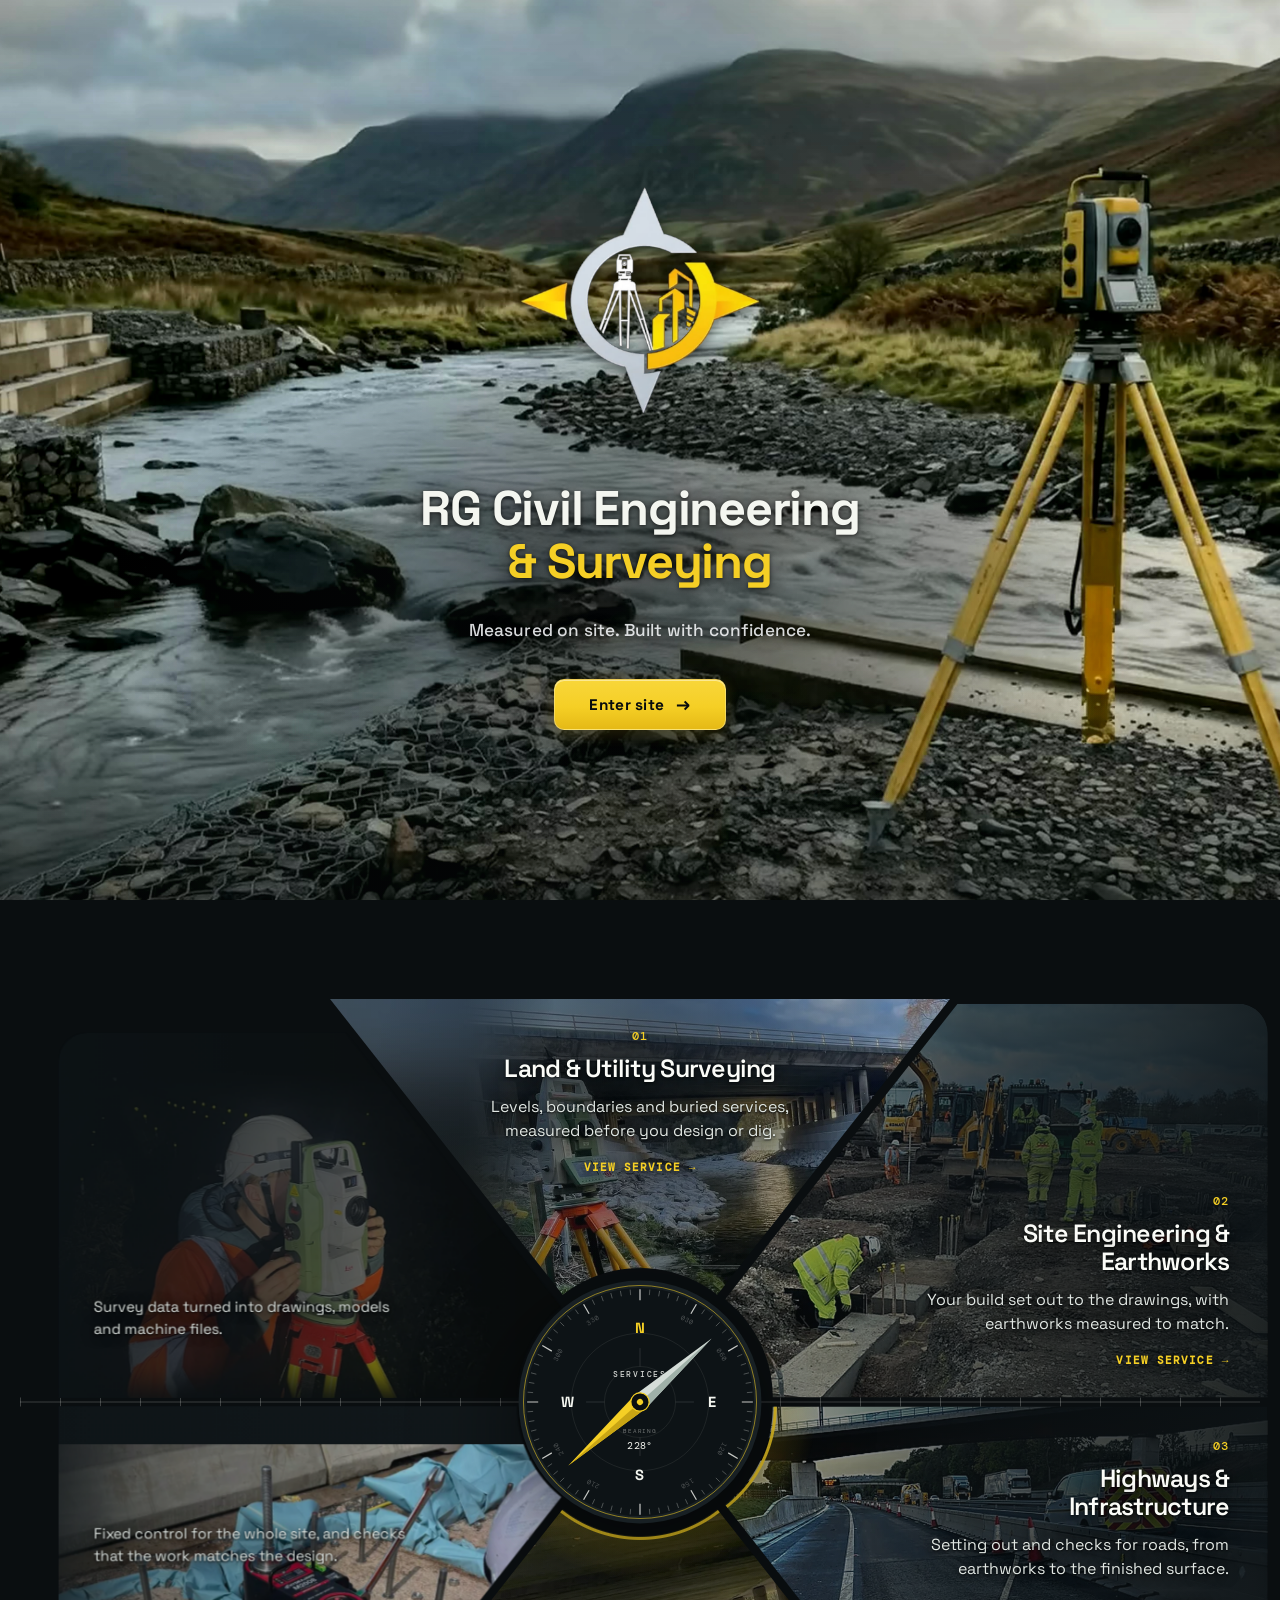
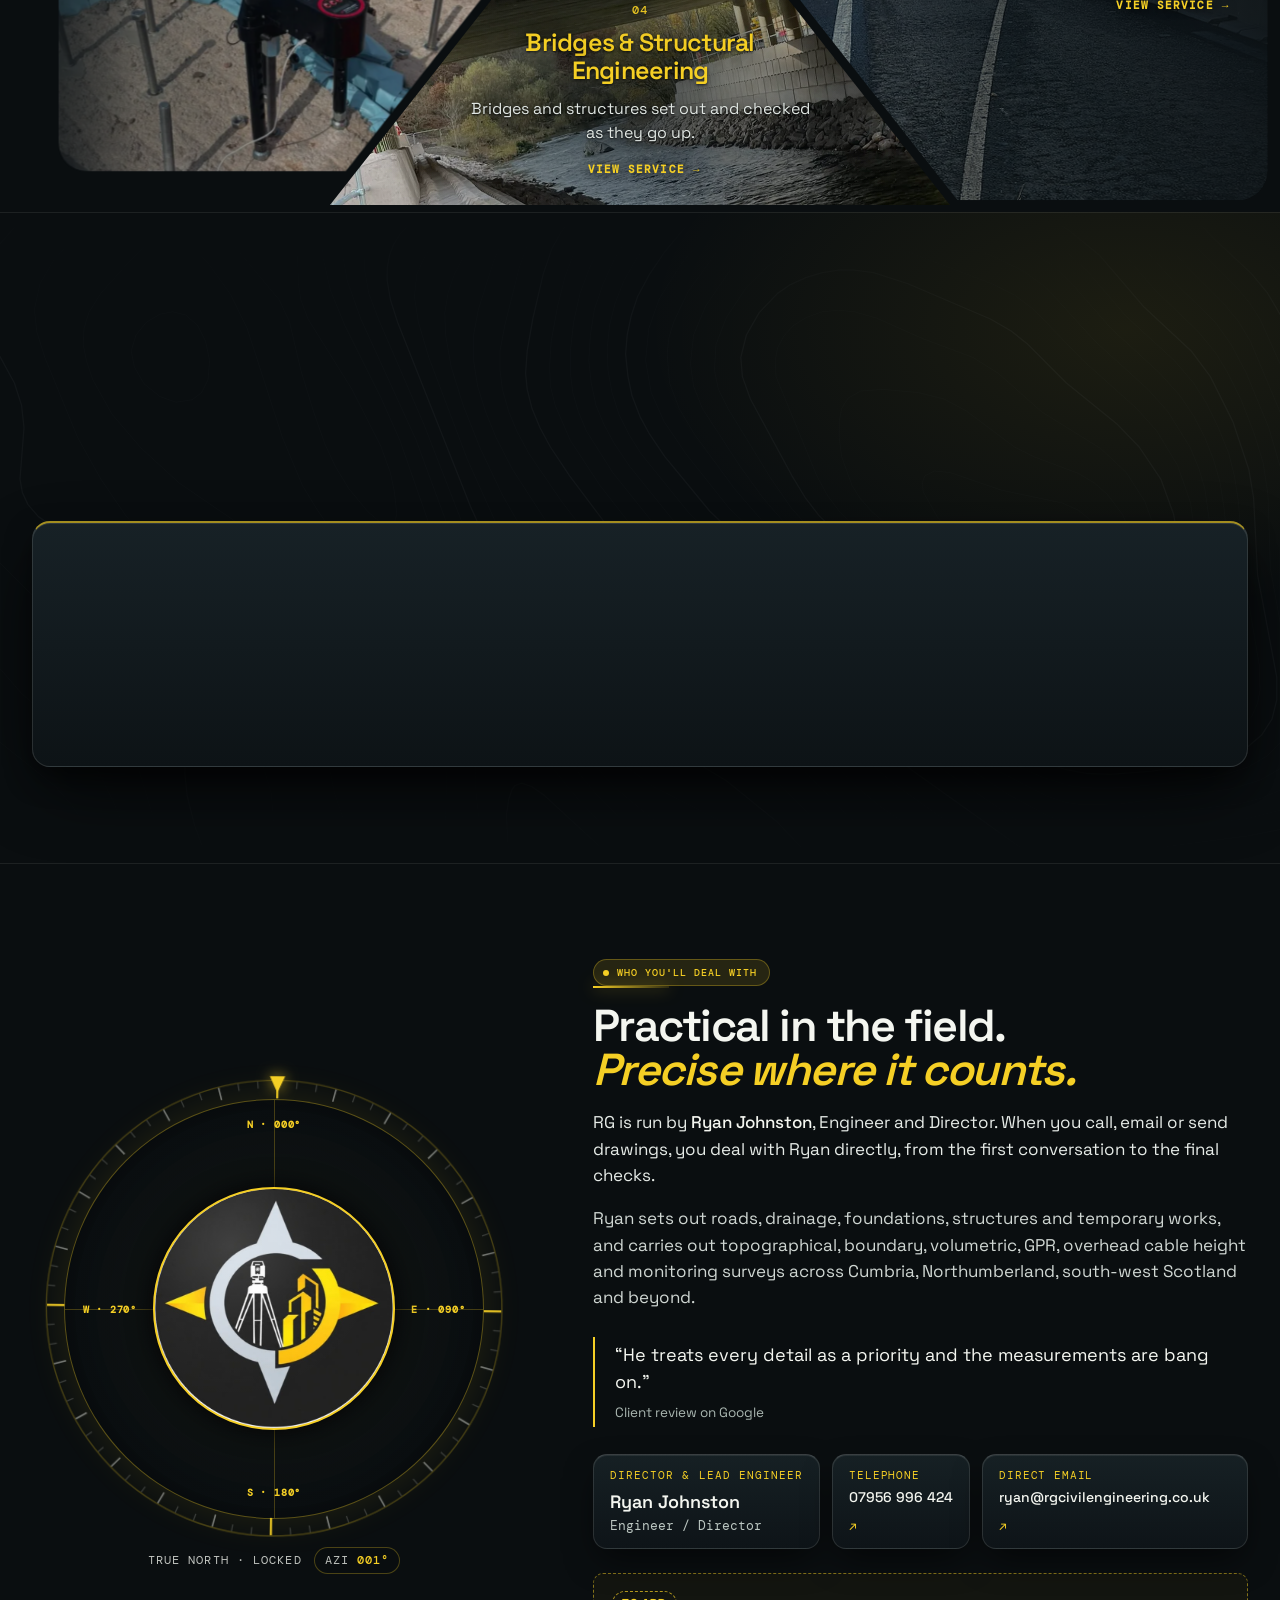
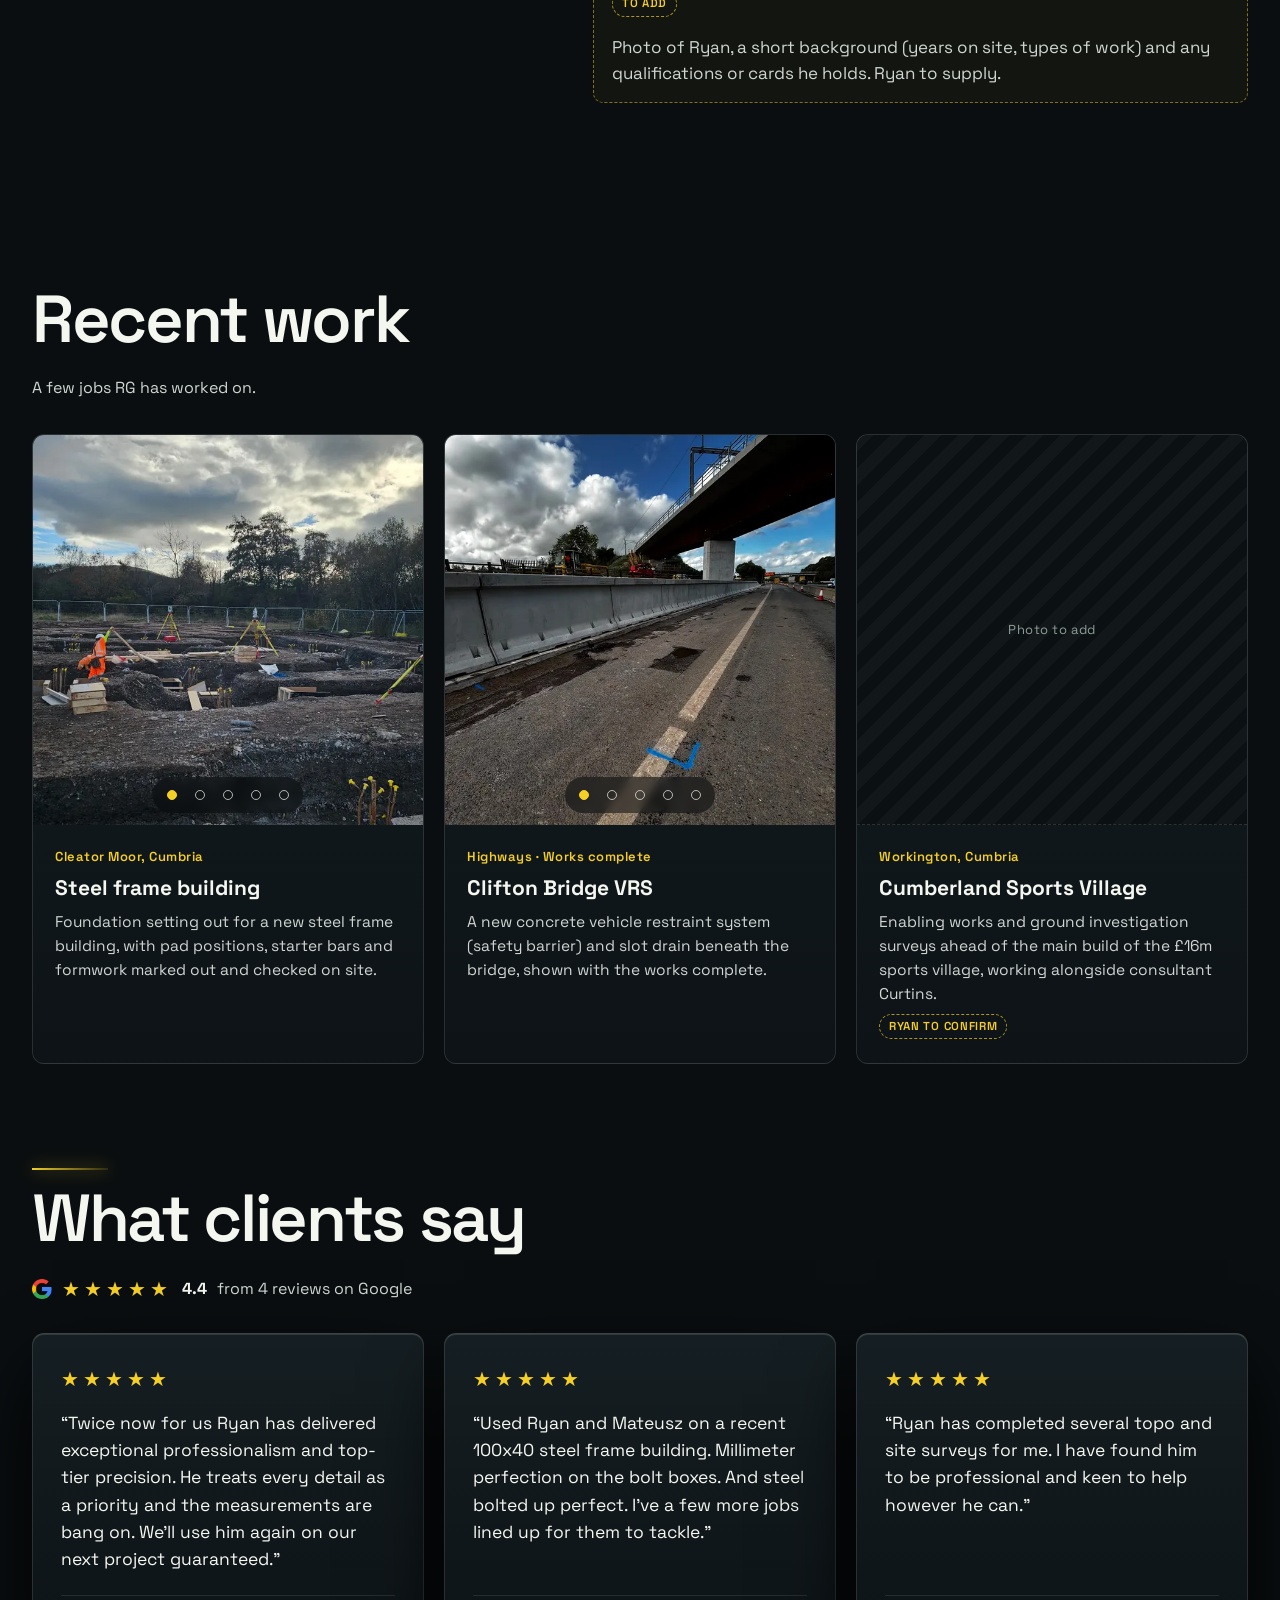
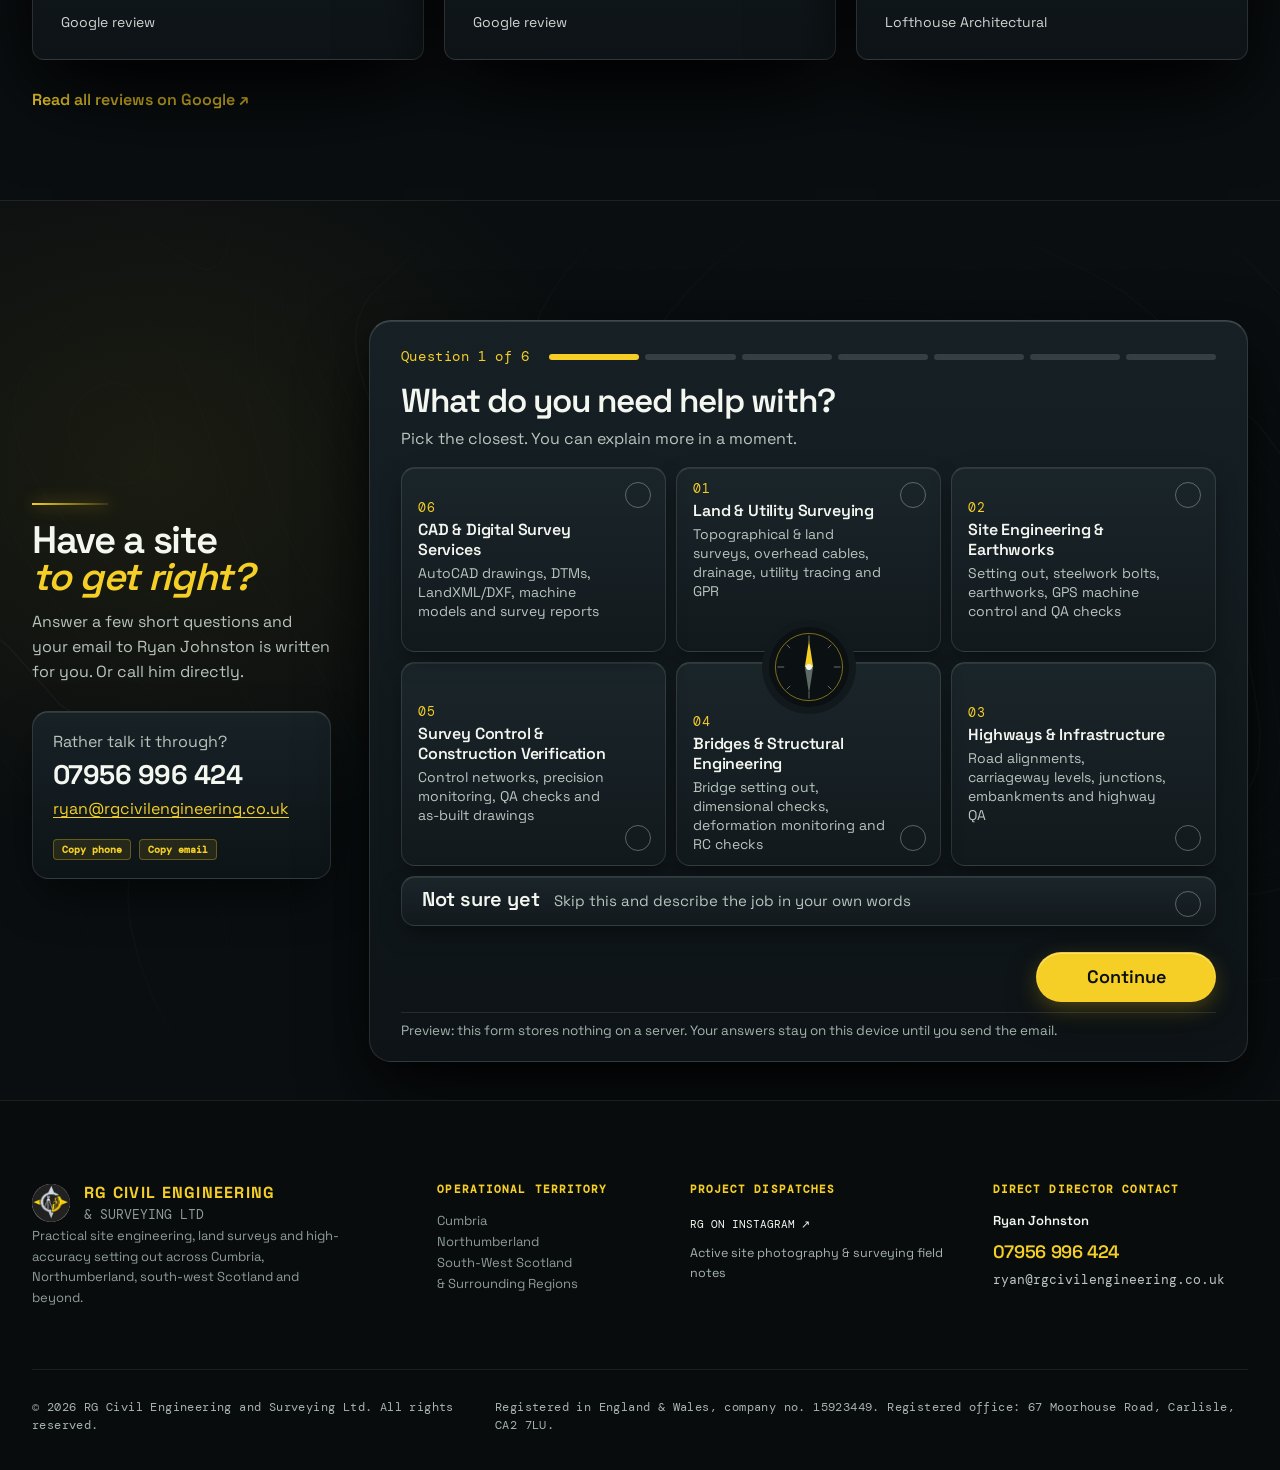
==== commit df579d13: "Integrate 3D RG compass and 4K cinema welcome screen into index.html as permanent front door" ====
--- a/index.html
+++ b/index.html
@@ -15,137 +15,95 @@
     <link rel="preconnect" href="https://fonts.gstatic.com" crossorigin />
     <link href="https://fonts.googleapis.com/css2?family=DM+Mono:ital,wght@0,400;0,500;1,400&family=Space+Grotesk:wght@400;500;600;700&display=swap" rel="stylesheet" />
     <link rel="stylesheet" href="styles.css?v=20261114-whatsapp" />
-    <!-- Welcome screen temporarily paused so refreshes land directly on the hero; uncomment the script below and remove `hidden` on #welcome-screen to re-enable -->
-    <!--
+    <!-- Welcome screen: Living 3D Compass & 4K Cinema Welcome Entrance -->
     <script>
-      // Show living instrument welcome screen unless visiting a subpage or direct section hash
+      // Show living welcome screen on every fresh visit and refresh
       if (!location.search) {
         if (!location.hash || location.hash === "#top" || location.hash === "#coverage") {
           document.documentElement.classList.add("has-welcome");
         }
       }
     </script>
-    -->
   </head>
   <body>
     <a class="skip-link" href="#main">Skip to main content</a>
 
-    <!-- Living River Displacement Filter for Welcome Screen -->
-    <svg aria-hidden="true" style="position: absolute; width: 0; height: 0; pointer-events: none; overflow: hidden;">
-      <defs>
-        <filter id="wcRiverFlow" x="-20%" y="-20%" width="140%" height="140%" color-interpolation-filters="sRGB">
-          <feTurbulence type="fractalNoise" baseFrequency="0.014 0.045" numOctaves="3" seed="8" result="noise">
-            <animate attributeName="baseFrequency" dur="18s" values="0.012 0.040; 0.018 0.052; 0.012 0.040" repeatCount="indefinite" />
-          </feTurbulence>
-          <feDisplacementMap in="SourceGraphic" in2="noise" scale="11" xChannelSelector="R" yChannelSelector="G" result="displaced" />
-        </filter>
-      </defs>
-    </svg>
-
-    <!-- Full-Viewport Welcome Screen: Photorealistic Cumbrian River Survey with Living Motion -->
-    <div class="welcome-screen" id="welcome-screen" role="dialog" aria-modal="true" aria-labelledby="welcome-title" data-welcome hidden>
-      <!-- Cinematic living background: breathing camera drift, live river flow displacement, and LiDAR laser sweep -->
-      <div class="wc-media-wrap" aria-hidden="true">
-        <div class="wc-scene" id="wc-scene">
+    <!-- Full-Viewport Welcome Screen: 4K Cumbrian River Survey with Living 3D RG Compass -->
+    <div class="welcome-screen cinema-welcome-stage" id="welcome-screen" role="dialog" aria-modal="true" aria-labelledby="welcome-heading" data-welcome>
+      <!-- Looping Landscape Video Background with Poster & Image Fallback -->
+      <div class="cinema-stage" id="cinemaStage" aria-hidden="true">
+        <video
+          class="cinema-media"
+          autoplay
+          muted
+          loop
+          playsinline
+          poster="assets/video/cumbria-river-survey-4k-poster.jpg"
+          id="bgVideo"
+        >
+          <source src="assets/video/cumbria-river-survey-4k.mp4" type="video/mp4" />
           <img
-            class="wc-bg-img"
-            src="assets/generated/cumbria-river-survey-no-man.jpg"
-            alt=""
-            width="1376"
-            height="768"
-            loading="eager"
-            decoding="async"
+            class="cinema-media"
+            src="assets/video/cumbria-river-survey-4k-poster.jpg"
+            alt="RG Civil Engineering and Surveying Cumbrian River Survey"
           />
-          <img
-            class="wc-water-layer"
-            src="assets/generated/cumbria-river-survey-no-man.jpg"
-            alt=""
-            width="1376"
-            height="768"
-            loading="eager"
-            decoding="async"
-            aria-hidden="true"
-          />
-          <div class="wc-water-shimmer" aria-hidden="true"></div>
-          <div class="wc-bg-vignette" aria-hidden="true"></div>
-          <div class="wc-laser-sweep" aria-hidden="true"></div>
-        </div>
+        </video>
       </div>
 
-      <!-- Survey Reticles & Optical Crosshairs with Individual Parallax Depth -->
-      <div class="wc-reticle wc-reticle-prism" id="reticle-prism" aria-hidden="true">
-        <div class="wc-reticle-box"><div class="wc-reticle-dot"></div></div>
-        <span class="wc-reticle-tag">STN 02 · PRISM POLE</span>
-        <span class="wc-reticle-coord">ΔH: +1.428m · DIST: 42.6m</span>
-      </div>
-
-      <div class="wc-reticle wc-reticle-weir" id="reticle-weir" aria-hidden="true">
-        <div class="wc-reticle-box"><div class="wc-reticle-dot"></div></div>
-        <span class="wc-reticle-tag">WEIR CREST BENCHMARK</span>
-        <span class="wc-reticle-coord">BM 41.832m AOD</span>
-      </div>
-
-      <div class="wc-reticle wc-reticle-ts" id="reticle-ts" aria-hidden="true">
-        <div class="wc-reticle-box"><div class="wc-reticle-dot"></div></div>
-        <span class="wc-reticle-tag">OCCUPIED · STN 01</span>
-        <span class="wc-reticle-coord">LEICA TS16 ROBOTIC</span>
-      </div>
-
-      <!-- Survey Viewfinder HUD & Live Telemetry -->
-      <div class="wc-hud" aria-hidden="true">
-        <span class="welcome-frame"><i></i><i></i><i></i><i></i></span>
-
-        <div class="wc-telemetry-tl wc-hud-card">
-          <span class="wc-hud-tag"><span class="wc-status-dot"></span> RG FIELD OPERATIONS · LIVE</span>
-          <span class="wc-hud-coord">54.8925° N, 2.9329° W · CUMBRIA</span>
-          <span class="wc-hud-ticker">RTK FIXED · 18 SATS · HDOP <span id="hdop-val">0.78</span></span>
-        </div>
-        <div class="wc-telemetry-tr wc-hud-card">
-          <span class="wc-hud-tag">STN 01 · RIPARIAN LEVEL MONITORING</span>
-          <span class="wc-hud-coord">ORDNANCE SURVEY DATUM (OSTN15)</span>
-          <span class="wc-hud-ticker">
-            E: <span id="east-val">339412.842</span> &nbsp;
-            N: <span id="north-val">555109.215</span> &nbsp;
-            Z: <span id="elev-val">41.832</span>m
-          </span>
-        </div>
-      </div>
-
-      <div class="welcome-center" id="welcome-center">
-        <div class="welcome-badge-row">
-          <span class="welcome-logo-wrap">
-            <span class="brand-logo welcome-logo" aria-hidden="true"></span>
-          </span>
-          <p class="welcome-kicker">Carlisle · Cumbria · Northumberland · SW Scotland</p>
-        </div>
-
-        <h2 class="welcome-title" id="welcome-title">
-          RG Civil Engineering<br /><span>&amp; Surveying</span>
-        </h2>
-        <p class="welcome-sub">Measured on site. Built with confidence.</p>
-
-        <div class="welcome-actions">
-          <button type="button" class="button button-signal button-lg welcome-enter-btn" data-welcome-enter>
-            <span>Enter site</span>
-            <span class="btn-icon" aria-hidden="true">→</span>
-          </button>
-          <p class="welcome-hint">Click anywhere or scroll to enter</p>
-        </div>
-      </div>
-
-      <div class="welcome-foot">
-        <span class="welcome-foot-item">
-          <strong>ACTIVE FIELDWORK</strong> · RIVER PLATFORMS &amp; SURVEY CONTROL &nbsp;|&nbsp;
-          HA: <span id="ha-val">124°18′04″</span> &nbsp; VA: <span id="va-val">88°42′10″</span>
-        </span>
-        <div class="welcome-foot-links">
-          <a href="tel:+447956996424" class="welcome-foot-phone" data-contact-link="phone" data-welcome-stop>
-            <span>Call Ryan: <strong data-config="phone">07956 996 424</strong></span>
-          </a>
-          <a href="#contact" class="welcome-foot-cta" data-welcome-jump="#contact">
-            <span>Discuss your project ↗</span>
-          </a>
-        </div>
+      <!-- Subtle Dark Gradient Behind Central Composition -->
+      <div class="cinema-backdrop" aria-hidden="true"></div>
+
+      <!-- Central Focal Composition -->
+      <div class="cinema-center" id="welcomeCenter">
+        <!-- 1. The Existing RG Logo Compass — Pure Transparent Cutout with 3D Depth -->
+        <div class="compass-emblem-stage" id="compassStage">
+          <!-- Precision Bearing Calibration Ring (Reveals during Enter transition) -->
+          <svg class="compass-transition-ring" viewBox="0 0 240 240" aria-hidden="true">
+            <circle cx="120" cy="120" r="108" fill="none" stroke="rgba(245, 207, 37, 0.42)" stroke-width="1" stroke-dasharray="4 6" />
+            <circle cx="120" cy="120" r="115" fill="none" stroke="rgba(245, 207, 37, 0.22)" stroke-width="0.75" />
+            <line x1="120" y1="2" x2="120" y2="14" stroke="#f5cf25" stroke-width="1.5" />
+            <line x1="120" y1="226" x2="120" y2="238" stroke="#f5cf25" stroke-width="1.5" />
+            <line x1="2" y1="120" x2="14" y2="120" stroke="#f5cf25" stroke-width="1.5" />
+            <line x1="226" y1="120" x2="238" y2="120" stroke="#f5cf25" stroke-width="1.5" />
+          </svg>
+
+          <div class="compass-medallion-3d" id="compassMedallion">
+            <img
+              class="compass-base-img"
+              src="assets/brand/rg-logo-compass-cutout-3d.png"
+              alt="RG Civil Engineering and Surveying compass logo"
+              width="400"
+              height="400"
+              decoding="async"
+            />
+            <img
+              class="compass-relief-img"
+              src="assets/brand/rg-logo-compass-cutout-front.png"
+              alt=""
+              aria-hidden="true"
+              width="400"
+              height="400"
+              decoding="async"
+            />
+          </div>
+        </div>
+
+        <!-- 2. Company Name -->
+        <h1 class="welcome-heading" id="welcome-heading">
+          RG Civil Engineering
+          <span>&amp; Surveying</span>
+        </h1>
+
+        <!-- 3. Tagline -->
+        <p class="welcome-tagline">
+          Measured on site. Built with confidence.
+        </p>
+
+        <!-- 4. Entry Button -->
+        <button type="button" class="enter-site-btn" id="enterSiteBtn" data-welcome-enter>
+          <span>Enter site</span>
+          <span class="enter-arrow" aria-hidden="true">→</span>
+        </button>
       </div>
     </div>
 
--- a/styles.css
+++ b/styles.css
@@ -3342,7 +3342,7 @@
   font-size: 11px;
   letter-spacing: .08em;
   text-transform: uppercase;
-  color: var(--muted);
+  color: rgba(244, 246, 248, 0.88);
 }
 .svc-breadcrumb li + li::before { content: "/"; margin-right: 10px; color: rgba(255, 255, 255, 0.28); }
 .svc-breadcrumb a { transition: color .2s ease; }
@@ -3615,7 +3615,7 @@
   font-weight: 500;
   letter-spacing: .1em;
   text-transform: uppercase;
-  color: var(--muted);
+  color: rgba(244, 246, 248, 0.88);
 }
 
 /* drawing line work */
@@ -5556,9 +5556,9 @@
 }
 
 /* ==========================================================================
-   WELCOME SCREEN (index.html #welcome-screen)
-   Full-viewport Cumbrian fells & valley scene with a flowing river being
-   actively surveyed by a total station on the bank, lifting smoothly into the site.
+   4K CINEMA WELCOME SCREEN & 3D RG COMPASS (index.html #welcome-screen)
+   Living 4K river survey video, 3D alpha-transparent RG compass emblem,
+   and smooth optical entry transition into the site.
    ========================================================================== */
 .welcome-screen {
   display: none;
@@ -5568,7 +5568,7 @@
   overflow: hidden;
 }
 
-/* Hold the hero entrance animations until the welcome screen begins lifting */
+/* Hold hero copy entrance until welcome screen begins opening */
 html.has-welcome:not(.welcome-opening) .hero-enter,
 html.has-welcome:not(.welcome-opening) .hero-traverse-line,
 html.has-welcome:not(.welcome-opening) .hero-stn {
@@ -5578,19 +5578,21 @@
 html.has-welcome .welcome-screen {
   position: fixed;
   inset: 0;
+  width: 100%;
+  height: 100%;
+  min-height: 100vh;
+  min-height: 100dvh;
   z-index: 120;
   isolation: isolate;
   display: grid;
-  grid-template-rows: 1fr auto;
-  padding: clamp(24px, 3.6vw, 44px);
-  background: #070b0d;
+  place-items: center;
+  padding: clamp(24px, 5vh, 56px) clamp(20px, 5vw, 64px);
+  background: var(--ink);
   color: var(--paper);
-  cursor: pointer;
   overflow: hidden;
-  perspective: 1000px;
   transition:
-    transform 0.68s cubic-bezier(0.23, 1, 0.32, 1),
-    opacity 0.58s cubic-bezier(0.23, 1, 0.32, 1);
+    transform 0.72s cubic-bezier(0.23, 1, 0.32, 1),
+    opacity 0.65s cubic-bezier(0.23, 1, 0.32, 1);
 }
 
 html.has-welcome .welcome-screen.is-leaving {
@@ -5599,527 +5601,331 @@
   pointer-events: none;
 }
 
-/* Full-bleed Cinematic River Survey Media Wrap */
-.wc-media-wrap {
+/* Looping 4K Landscape Video Background */
+.cinema-stage {
   position: absolute;
-  inset: 0;
-  z-index: -1;
-  overflow: hidden;
+  inset: -2.5%;
+  width: 105%;
+  height: 105%;
+  z-index: -2;
   pointer-events: none;
-  background: #070b0d;
-}
-
-/* Ambient 3D Camera Drift Scene */
-.wc-scene {
-  position: absolute;
-  inset: -4%;
-  width: 108%;
-  height: 108%;
-  transform-style: preserve-3d;
   will-change: transform;
-  animation: wcCameraBreathe 14s ease-in-out infinite alternate;
-}
-
-@keyframes wcCameraBreathe {
+  animation: stageBreathe 20s ease-in-out infinite alternate;
+}
+
+@keyframes stageBreathe {
   0% { transform: scale(1) translate3d(0, 0, 0); }
-  100% { transform: scale(1.045) translate3d(-1%, -1.2%, 0); }
-}
-
-.wc-bg-img {
+  100% { transform: scale(1.028) translate3d(-0.5%, -0.6%, 0); }
+}
+
+.cinema-media {
   position: absolute;
   inset: 0;
   width: 100%;
   height: 100%;
   object-fit: cover;
-  object-position: center 58%;
-  filter: contrast(1.06) saturate(1.04) brightness(0.88);
+  object-position: 46% 58%;
+  filter: contrast(1.03) saturate(1.03) brightness(0.98);
+}
+
+/* Subtle Dark Gradient Behind Text Only — Keeps Compass Interior Clear */
+.cinema-backdrop {
+  position: absolute;
+  inset: 0;
+  z-index: -1;
   pointer-events: none;
-}
-
-/* Living River Flow Displacement Layer (FeTurbulence + FeDisplacementMap) */
-.wc-water-layer {
+  background:
+    radial-gradient(
+      ellipse 48% 32% at 50% 66%,
+      rgba(7, 11, 13, 0.56) 0%,
+      rgba(7, 11, 13, 0.28) 55%,
+      transparent 88%
+    ),
+    linear-gradient(
+      180deg,
+      rgba(7, 11, 13, 0.16) 0%,
+      transparent 24%,
+      transparent 76%,
+      rgba(7, 11, 13, 0.42) 100%
+    );
+}
+
+/* Spacious, Centred Brand Arrangement */
+.cinema-center {
+  position: relative;
+  z-index: 2;
+  display: flex;
+  flex-direction: column;
+  align-items: center;
+  text-align: center;
+  max-width: 680px;
+  width: 100%;
+}
+
+/* 1. The Existing RG Logo Compass — Pure Transparent Cutout with 3D Relief */
+.compass-emblem-stage {
+  position: relative;
+  width: clamp(204px, 23vw, 260px);
+  height: clamp(204px, 23vw, 260px);
+  margin-bottom: clamp(14px, 2.2vh, 22px);
+  perspective: 900px;
+  user-select: none;
+}
+
+.compass-medallion-3d {
+  position: relative;
+  width: 100%;
+  height: 100%;
+  transform-style: preserve-3d;
+  will-change: transform;
+  animation: compassFloat 7.5s ease-in-out infinite alternate;
+  transition: transform 0.25s cubic-bezier(0.22, 1, 0.36, 1);
+  filter: drop-shadow(0 3px 6px rgba(0, 0, 0, 0.48));
+}
+
+@keyframes compassFloat {
+  0% {
+    transform: translate3d(0, 2px, 0) rotateX(2.2deg) rotateY(-2.4deg);
+  }
+  100% {
+    transform: translate3d(0, -4px, 0) rotateX(-2.2deg) rotateY(2.4deg);
+  }
+}
+
+/* Transparent Cutout 3D Base Layer */
+.compass-base-img {
   position: absolute;
   inset: 0;
   width: 100%;
   height: 100%;
-  object-fit: cover;
-  object-position: center 58%;
-  filter: url(#wcRiverFlow);
-  -webkit-mask-image: radial-gradient(ellipse 70% 55% at 32% 65%, #000 35%, rgba(0,0,0,0.6) 55%, transparent 75%);
-  mask-image: radial-gradient(ellipse 70% 55% at 32% 65%, #000 35%, rgba(0,0,0,0.6) 55%, transparent 75%);
-  mix-blend-mode: hard-light;
-  opacity: 0.88;
+  display: block;
+  object-fit: contain;
+  transform: translateZ(0px);
   pointer-events: none;
 }
 
-/* River water specular shimmer highlight */
-.wc-water-shimmer {
+/* Raised Front-Face Original RG Compass Artwork Layer */
+.compass-relief-img {
   position: absolute;
   inset: 0;
+  width: 100%;
+  height: 100%;
+  display: block;
+  object-fit: contain;
+  transform: translateZ(4px);
+  transition: transform 0.65s cubic-bezier(0.22, 1, 0.36, 1);
   pointer-events: none;
-  -webkit-mask-image: radial-gradient(ellipse 60% 45% at 34% 65%, #000 20%, transparent 68%);
-  mask-image: radial-gradient(ellipse 60% 45% at 34% 65%, #000 20%, transparent 68%);
-  background: linear-gradient(115deg, transparent 30%, rgba(245, 207, 37, 0.08) 48%, rgba(255, 255, 255, 0.12) 52%, transparent 70%);
-  background-size: 200% 200%;
-  animation: wcWaterGlint 6s ease-in-out infinite;
-  mix-blend-mode: overlay;
-}
-
-@keyframes wcWaterGlint {
-  0% { background-position: 100% 100%; opacity: 0.3; }
-  50% { opacity: 0.7; }
-  100% { background-position: 0% 0%; opacity: 0.3; }
-}
-
-/* Active Survey Laser LiDAR Scanline */
-.wc-laser-sweep {
+}
+
+/* Precision Bearing Calibration Ring (Reveals Only During Entry Transition) */
+.compass-transition-ring {
   position: absolute;
-  left: 0;
-  right: 0;
-  height: 180px;
+  inset: -24%;
+  width: 148%;
+  height: 148%;
   pointer-events: none;
-  background: linear-gradient(180deg, transparent 0%, rgba(245, 207, 37, 0.04) 70%, rgba(245, 207, 37, 0.28) 98%, #f5cf25 100%);
-  box-shadow: 0 2px 14px rgba(245, 207, 37, 0.45);
-  opacity: 0.75;
-  animation: wcLaserSweep 7s cubic-bezier(0.4, 0, 0.2, 1) infinite;
-  will-change: transform, opacity;
-}
-
-@keyframes wcLaserSweep {
-  0% { transform: translateY(-180px); opacity: 0; }
-  8% { opacity: 0.75; }
-  85% { opacity: 0.75; }
-  96% { transform: translateY(105vh); opacity: 0; }
-  100% { transform: translateY(105vh); opacity: 0; }
-}
-
-/* Atmospheric vignette & grading over photo */
-.wc-bg-vignette {
-  position: absolute;
-  inset: 0;
+  opacity: 0;
+  transform: scale(0.84) rotate(-42deg);
+  transition:
+    opacity 0.2s ease,
+    transform 0.45s cubic-bezier(0.22, 1, 0.36, 1);
+}
+
+/* Entry Transition Choreography */
+.welcome-heading,
+.welcome-tagline,
+.enter-site-btn {
+  transition:
+    opacity 0.2s ease,
+    transform 0.26s cubic-bezier(0.22, 1, 0.36, 1);
+}
+
+html.welcome-entering .welcome-heading,
+html.welcome-entering .welcome-tagline,
+html.welcome-entering .enter-site-btn {
+  opacity: 0;
+  transform: translateY(14px) scale(0.97);
   pointer-events: none;
-  background:
-    radial-gradient(ellipse at 50% 50%, rgba(7, 11, 13, 0.18) 0%, rgba(7, 11, 13, 0.62) 68%, #070b0d 100%),
-    linear-gradient(180deg, rgba(7, 11, 13, 0.78) 0%, rgba(7, 11, 13, 0.16) 38%, rgba(7, 11, 13, 0.85) 100%);
-}
-
-/* Survey Viewfinder HUD & Telemetry */
-.wc-hud {
-  position: absolute;
-  inset: 0;
-  z-index: 1;
-  pointer-events: none;
-}
-
-.wc-hud-card {
+}
+
+html.welcome-entering .welcome-tagline { transition-delay: 0.03s; }
+html.welcome-entering .enter-site-btn { transition-delay: 0.06s; }
+
+html.welcome-entering .cinema-backdrop {
+  opacity: 0.15;
+  transition: opacity 0.3s ease;
+}
+
+html.welcome-entering .compass-transition-ring {
+  opacity: 1;
+  transform: scale(1) rotate(0deg);
+  transition:
+    opacity 0.16s ease,
+    transform 0.34s cubic-bezier(0.2, 1.2, 0.35, 1);
+}
+
+html.welcome-entering .compass-medallion-3d {
+  animation: compassBearingLock 0.36s cubic-bezier(0.4, 0, 0.2, 1) forwards !important;
+}
+
+html.welcome-entering .compass-relief-img {
+  transform: translateZ(18px);
+}
+
+@keyframes compassBearingLock {
+  0% {
+    transform: scale(1) rotateX(0deg) rotateY(0deg) rotateZ(0deg);
+  }
+  42% {
+    transform: scale(0.92) rotateX(14deg) rotateY(-9deg) rotateZ(-12deg);
+  }
+  78% {
+    transform: scale(1.03) rotateX(-2deg) rotateY(1deg) rotateZ(1.5deg);
+  }
+  100% {
+    transform: scale(1) rotateX(0deg) rotateY(0deg) rotateZ(0deg);
+  }
+}
+
+/* 2. Company Name Beneath the Compass */
+.welcome-heading {
+  font-size: clamp(1.95rem, 3.8vw, 3.1rem);
+  font-weight: 700;
+  line-height: 1.08;
+  letter-spacing: -0.025em;
+  color: var(--paper);
+  text-shadow: 0 4px 24px rgba(0, 0, 0, 0.78), 0 1px 4px rgba(0, 0, 0, 0.65);
+  margin-bottom: clamp(10px, 1.6vh, 14px);
+}
+
+.welcome-heading span {
+  display: block;
+  color: #f5cf25;
+}
+
+/* 3. Tagline */
+.welcome-tagline {
+  font-size: clamp(1rem, 1.35vw, 1.18rem);
+  font-weight: 500;
+  line-height: 1.45;
+  letter-spacing: 0.01em;
+  color: rgba(244, 246, 248, 0.88);
+  text-shadow: 0 2px 14px rgba(0, 0, 0, 0.85);
+  margin-bottom: clamp(26px, 4vh, 38px);
+  max-width: 36ch;
+}
+
+/* 4. Single Clear "Enter site →" Button */
+.enter-site-btn {
+  position: relative;
   display: inline-flex;
-  flex-direction: column;
-  gap: 3px;
-  padding: 8px 14px;
-  background: rgba(7, 11, 13, 0.72);
-  border: 1px solid rgba(245, 207, 37, 0.22);
-  border-radius: 8px;
-  backdrop-filter: blur(8px);
-  -webkit-backdrop-filter: blur(8px);
-}
-
-.wc-status-dot {
-  display: inline-block;
-  width: 7px;
-  height: 7px;
-  border-radius: 50%;
-  background: #25d366;
-  box-shadow: 0 0 8px #25d366;
-  margin-right: 6px;
-  vertical-align: middle;
-  animation: wcDotBlink 1.8s ease-in-out infinite;
-}
-
-@keyframes wcDotBlink {
-  0%, 100% { opacity: 1; transform: scale(1); }
-  50% { opacity: 0.35; transform: scale(0.85); }
-}
-
-.wc-hud-ticker {
-  font-family: var(--mono);
-  font-size: 10px;
-  letter-spacing: 0.08em;
-  color: rgba(244, 246, 240, 0.58);
-}
-.wc-hud-ticker span {
-  color: var(--yellow);
-  font-weight: 500;
-}
-
-/* Precision corner telemetry tags */
-.wc-telemetry-tl,
-.wc-telemetry-tr {
-  position: absolute;
-  top: clamp(28px, 4.2vw, 54px);
-  display: flex;
-  flex-direction: column;
-  gap: 3px;
-  font-family: var(--mono);
-}
-.wc-telemetry-tl {
-  left: clamp(28px, 4.2vw, 54px);
-  text-align: left;
-}
-.wc-telemetry-tr {
-  right: clamp(28px, 4.2vw, 54px);
-  text-align: right;
-}
-
-.wc-hud-tag {
-  font-size: 10px;
-  letter-spacing: 0.12em;
-  text-transform: uppercase;
-  color: var(--yellow);
-  opacity: 0.88;
-  display: flex;
-  align-items: center;
-}
-.wc-hud-coord {
-  font-size: 11px;
-  letter-spacing: 0.08em;
-  color: rgba(244, 246, 240, 0.72);
-}
-
-@media (max-width: 768px) {
-  .wc-telemetry-tl,
-  .wc-telemetry-tr {
-    display: none;
-  }
-}
-
-/* Survey Reticles & Optical Crosshairs with Individual Depth */
-.wc-reticle {
-  position: absolute;
-  pointer-events: none;
-  display: flex;
-  flex-direction: column;
-  align-items: center;
-  gap: 6px;
-  font-family: var(--mono);
-  transform: translate(-50%, -50%);
-  transition: transform 0.2s ease-out;
-  will-change: transform;
-  z-index: 1;
-}
-
-.wc-reticle-box {
-  position: relative;
-  width: 26px;
-  height: 26px;
-  border: 1px solid rgba(245, 207, 37, 0.55);
-  border-radius: 2px;
-  display: flex;
   align-items: center;
   justify-content: center;
-  animation: wcReticlePulse 3s ease-in-out infinite;
-}
-
-@keyframes wcReticlePulse {
-  0%, 100% {
-    box-shadow: 0 0 0 0 rgba(245, 207, 37, 0.35);
-    border-color: rgba(245, 207, 37, 0.55);
-  }
-  50% {
-    box-shadow: 0 0 12px 3px rgba(245, 207, 37, 0.25);
-    border-color: rgba(245, 207, 37, 0.95);
-  }
-}
-
-.wc-reticle-box::before,
-.wc-reticle-box::after {
-  content: "";
-  position: absolute;
-  background: rgba(245, 207, 37, 0.85);
-}
-
-.wc-reticle-box::before {
-  top: 50%;
-  left: -6px;
-  right: -6px;
-  height: 1px;
-  transform: translateY(-50%);
-}
-
-.wc-reticle-box::after {
-  left: 50%;
-  top: -6px;
-  bottom: -6px;
-  width: 1px;
-  transform: translateX(-50%);
-}
-
-.wc-reticle-dot {
-  width: 4px;
-  height: 4px;
-  background: var(--yellow);
-  border-radius: 50%;
-  box-shadow: 0 0 6px var(--yellow);
-}
-
-.wc-reticle-tag {
-  padding: 2px 7px;
-  font-size: 9.5px;
-  letter-spacing: 0.1em;
-  text-transform: uppercase;
+  gap: 12px;
+  background: linear-gradient(180deg, #f8d63a 0%, #f5cf25 55%, #e5b916 100%);
   color: #070b0d;
-  background: rgba(245, 207, 37, 0.92);
-  border-radius: 2px;
-  font-weight: 600;
-  white-space: nowrap;
-}
-
-.wc-reticle-coord {
-  font-size: 9px;
-  letter-spacing: 0.06em;
-  color: rgba(244, 246, 240, 0.78);
-  background: rgba(7, 11, 13, 0.7);
-  padding: 1px 5px;
-  border-radius: 2px;
-  white-space: nowrap;
-}
-
-.wc-reticle-prism {
-  top: 61%;
-  left: 74%;
-}
-.wc-reticle-weir {
-  top: 69%;
-  left: 38%;
-}
-.wc-reticle-ts {
-  top: 71%;
-  left: 18%;
-}
-
-@media (max-width: 900px) {
-  .wc-reticle-ts { display: none; }
-}
-@media (max-width: 680px) {
-  .wc-reticle-weir { display: none; }
-}
-
-.welcome-frame {
-  position: absolute;
-  inset: clamp(18px, 3vw, 36px);
-  z-index: 1;
-  pointer-events: none;
-}
-.welcome-frame i {
-  position: absolute;
-  width: 28px;
-  height: 28px;
-  border: 0 solid rgba(245, 207, 37, 0.78);
-}
-.welcome-frame i:nth-child(1) { top: 0; left: 0; border-top-width: 2px; border-left-width: 2px; }
-.welcome-frame i:nth-child(2) { top: 0; right: 0; border-top-width: 2px; border-right-width: 2px; }
-.welcome-frame i:nth-child(3) { bottom: 0; left: 0; border-bottom-width: 2px; border-left-width: 2px; }
-.welcome-frame i:nth-child(4) { bottom: 0; right: 0; border-bottom-width: 2px; border-right-width: 2px; }
-
-/* Center welcome card sitting with depth over the cinematic scene */
-.welcome-center {
-  position: relative;
-  z-index: 2;
-  display: flex;
-  flex-direction: column;
-  align-items: center;
-  justify-content: center;
-  text-align: center;
-  max-width: 680px;
-  margin: auto;
-  padding: clamp(28px, 4.2vw, 44px) clamp(22px, 3.8vw, 42px);
-  background: rgba(8, 13, 16, 0.78);
-  backdrop-filter: blur(14px);
-  -webkit-backdrop-filter: blur(14px);
-  border: 1px solid rgba(245, 207, 37, 0.28);
-  border-radius: 18px;
-  box-shadow: 0 24px 64px rgba(0, 0, 0, 0.75), inset 0 1px 0 rgba(245, 207, 37, 0.16);
-  transform-style: preserve-3d;
-  will-change: transform;
-  transition: transform 0.15s ease-out;
-}
-
-.welcome-badge-row {
-  display: inline-flex;
-  align-items: center;
-  gap: 12px;
-  padding: 6px 16px 6px 8px;
-  margin-bottom: 16px;
-  border: 1px solid rgba(245, 207, 37, 0.36);
-  border-radius: 999px;
-  background: rgba(10, 16, 19, 0.74);
-  backdrop-filter: blur(8px);
-  -webkit-backdrop-filter: blur(8px);
-  animation: heroCopyEnter 0.55s var(--ease-out-cubic) 0.1s both;
-}
-
-.welcome-logo-wrap {
-  display: grid;
-  place-items: center;
-  width: 34px;
-  height: 34px;
-  border-radius: 50%;
-  border: 1px solid rgba(245, 207, 37, 0.7);
-  background: #0d1316;
-}
-.welcome-logo {
-  width: 28px;
-  height: 28px;
-}
-
-.welcome-kicker {
-  margin: 0;
-  font-family: var(--mono);
-  font-size: clamp(10px, 1.05vw, 11.5px);
-  letter-spacing: .1em;
-  text-transform: uppercase;
-  color: var(--yellow);
-}
-
-.welcome-title {
-  margin: 0 0 10px;
-  font-size: clamp(2.2rem, 4.6vw, 4.1rem);
-  font-weight: 600;
-  line-height: 1.02;
-  letter-spacing: -.035em;
-  color: var(--paper);
-  text-shadow: 0 10px 30px rgba(0, 0, 0, 0.7);
-  animation: heroCopyEnter 0.55s var(--ease-out-cubic) 0.18s both;
-}
-.welcome-title span {
-  color: var(--yellow);
-}
-
-.welcome-sub {
-  margin: 0 0 22px;
-  font-size: clamp(15.5px, 1.3vw, 19px);
-  color: #cbd8d2;
-  letter-spacing: -.01em;
-  text-shadow: 0 4px 16px rgba(0, 0, 0, 0.8);
-  animation: heroCopyEnter 0.55s var(--ease-out-cubic) 0.26s both;
-}
-
-.welcome-actions {
-  display: flex;
-  flex-direction: column;
-  align-items: center;
-  gap: 10px;
-  animation: heroCopyEnter 0.55s var(--ease-out-cubic) 0.34s both;
-}
-.welcome-enter-btn {
-  min-width: 210px;
-  min-height: 52px;
-  padding: 0 28px;
-  font-size: 12.5px;
-  letter-spacing: .08em;
-  box-shadow: 0 14px 36px rgba(0, 0, 0, 0.55), 0 0 28px rgba(245, 207, 37, 0.24);
-}
-.welcome-hint {
-  margin: 0;
-  padding: 4px 10px;
-  border-radius: 999px;
-  background: rgba(7, 11, 13, 0.65);
-  font-family: var(--mono);
-  font-size: 10.5px;
-  letter-spacing: .08em;
-  text-transform: uppercase;
-  color: #a4b3ac;
-}
-
-.welcome-foot {
-  position: relative;
-  z-index: 2;
-  display: flex;
-  flex-wrap: wrap;
-  align-items: center;
-  justify-content: space-between;
-  gap: 12px 24px;
-  padding: 12px 18px;
-  border: 1px solid rgba(244, 246, 240, 0.12);
-  border-radius: 12px;
-  background: rgba(7, 11, 13, 0.76);
-  backdrop-filter: blur(10px);
-  -webkit-backdrop-filter: blur(10px);
-  font-family: var(--mono);
-  font-size: 11px;
-  letter-spacing: .08em;
-  text-transform: uppercase;
-  color: #a4b3ac;
-  cursor: default;
-}
-.welcome-foot-item strong {
-  color: var(--yellow);
-  font-weight: 500;
-}
-.welcome-foot-links {
-  display: flex;
-  flex-wrap: wrap;
-  align-items: center;
-  gap: 12px 24px;
-}
-.welcome-foot-phone {
-  color: var(--paper);
-  transition: color 0.18s ease;
-}
-.welcome-foot-phone strong {
-  color: var(--yellow);
-  font-weight: 500;
-}
-.welcome-foot-cta {
-  color: var(--yellow);
-  transition: color 0.18s ease;
-}
-@media (hover: hover) and (pointer: fine) {
-  .welcome-foot-phone:hover,
-  .welcome-foot-cta:hover {
-    color: var(--paper);
-  }
-}
-
-@media (max-width: 680px) {
-  .welcome-badge-row {
-    padding: 5px 12px 5px 6px;
-  }
-  .welcome-kicker {
-    font-size: 9.5px;
-  }
-  .welcome-foot {
-    flex-direction: column;
-    align-items: center;
-    text-align: center;
-    padding: 12px;
-  }
-  .welcome-foot-links {
-    justify-content: center;
+  font-family: var(--font-display);
+  font-weight: 700;
+  font-size: clamp(0.96rem, 1.1vw, 1.05rem);
+  letter-spacing: 0.02em;
+  padding: 15px 34px;
+  border-radius: 10px;
+  border: 1px solid rgba(255, 255, 255, 0.28);
+  text-decoration: none;
+  cursor: pointer;
+  box-shadow:
+    0 10px 28px rgba(0, 0, 0, 0.52),
+    0 4px 14px rgba(245, 207, 37, 0.24),
+    inset 0 1px 0 rgba(255, 255, 255, 0.45);
+  transition:
+    transform 0.2s cubic-bezier(0.22, 1, 0.36, 1),
+    box-shadow 0.2s cubic-bezier(0.22, 1, 0.36, 1),
+    background 0.2s ease;
+  -webkit-tap-highlight-color: transparent;
+}
+
+.enter-site-btn:hover {
+  background: linear-gradient(180deg, #ffe04d 0%, #f7d32e 55%, #ecc01a 100%);
+  transform: translateY(-2px);
+  box-shadow:
+    0 14px 32px rgba(0, 0, 0, 0.58),
+    0 6px 18px rgba(245, 207, 37, 0.32),
+    inset 0 1px 0 rgba(255, 255, 255, 0.55);
+}
+
+.enter-site-btn:active {
+  transform: translateY(0);
+  box-shadow:
+    0 6px 18px rgba(0, 0, 0, 0.45),
+    inset 0 2px 4px rgba(0, 0, 0, 0.2);
+}
+
+.enter-site-btn:focus-visible {
+  outline: 3px solid #f4f6f8;
+  outline-offset: 4px;
+}
+
+.enter-arrow {
+  display: inline-block;
+  font-size: 1.15em;
+  line-height: 1;
+  transition: transform 0.2s ease;
+}
+
+.enter-site-btn:hover .enter-arrow {
+  transform: translateX(4px);
+}
+
+/* Responsive adjustments */
+@media (max-width: 768px) {
+  .compass-emblem-stage {
+    width: clamp(170px, 46vw, 210px);
+    height: clamp(170px, 46vw, 210px);
+    margin-bottom: 12px;
+  }
+  .welcome-heading {
+    font-size: clamp(1.65rem, 6.2vw, 2.15rem);
+    margin-bottom: 8px;
+  }
+  .welcome-tagline {
+    font-size: 0.95rem;
+    margin-bottom: 24px;
+    max-width: 28ch;
+  }
+  .enter-site-btn {
+    padding: 13px 28px;
+    font-size: 0.95rem;
+  }
+}
+
+@media (max-height: 620px) {
+  .compass-emblem-stage {
+    width: 140px;
+    height: 140px;
+    margin-bottom: 8px;
+  }
+  .welcome-heading {
+    font-size: 1.45rem;
+    margin-bottom: 4px;
+  }
+  .welcome-tagline {
+    font-size: 0.88rem;
+    margin-bottom: 14px;
+  }
+  .enter-site-btn {
+    padding: 10px 22px;
+    font-size: 0.88rem;
   }
 }
 
 @media (prefers-reduced-motion: reduce) {
-  .wc-bg-img,
-  .wc-scene,
-  .wc-water-layer,
-  .wc-water-shimmer,
-  .wc-laser-sweep,
-  .wc-reticle-box,
-  .wc-status-dot,
-  .welcome-center,
-  .welcome-badge-row,
-  .welcome-title,
-  .welcome-sub,
-  .welcome-actions {
+  .cinema-stage,
+  .compass-medallion-3d,
+  .compass-transition-ring {
     animation: none !important;
-    opacity: 1 !important;
+  }
+  .enter-arrow {
     transform: none !important;
-  }
-  .wc-water-layer {
-    display: none !important;
-  }
-  .wc-laser-sweep {
-    display: none !important;
   }
   html.has-welcome .welcome-screen {
     transition: opacity 0.2s ease;
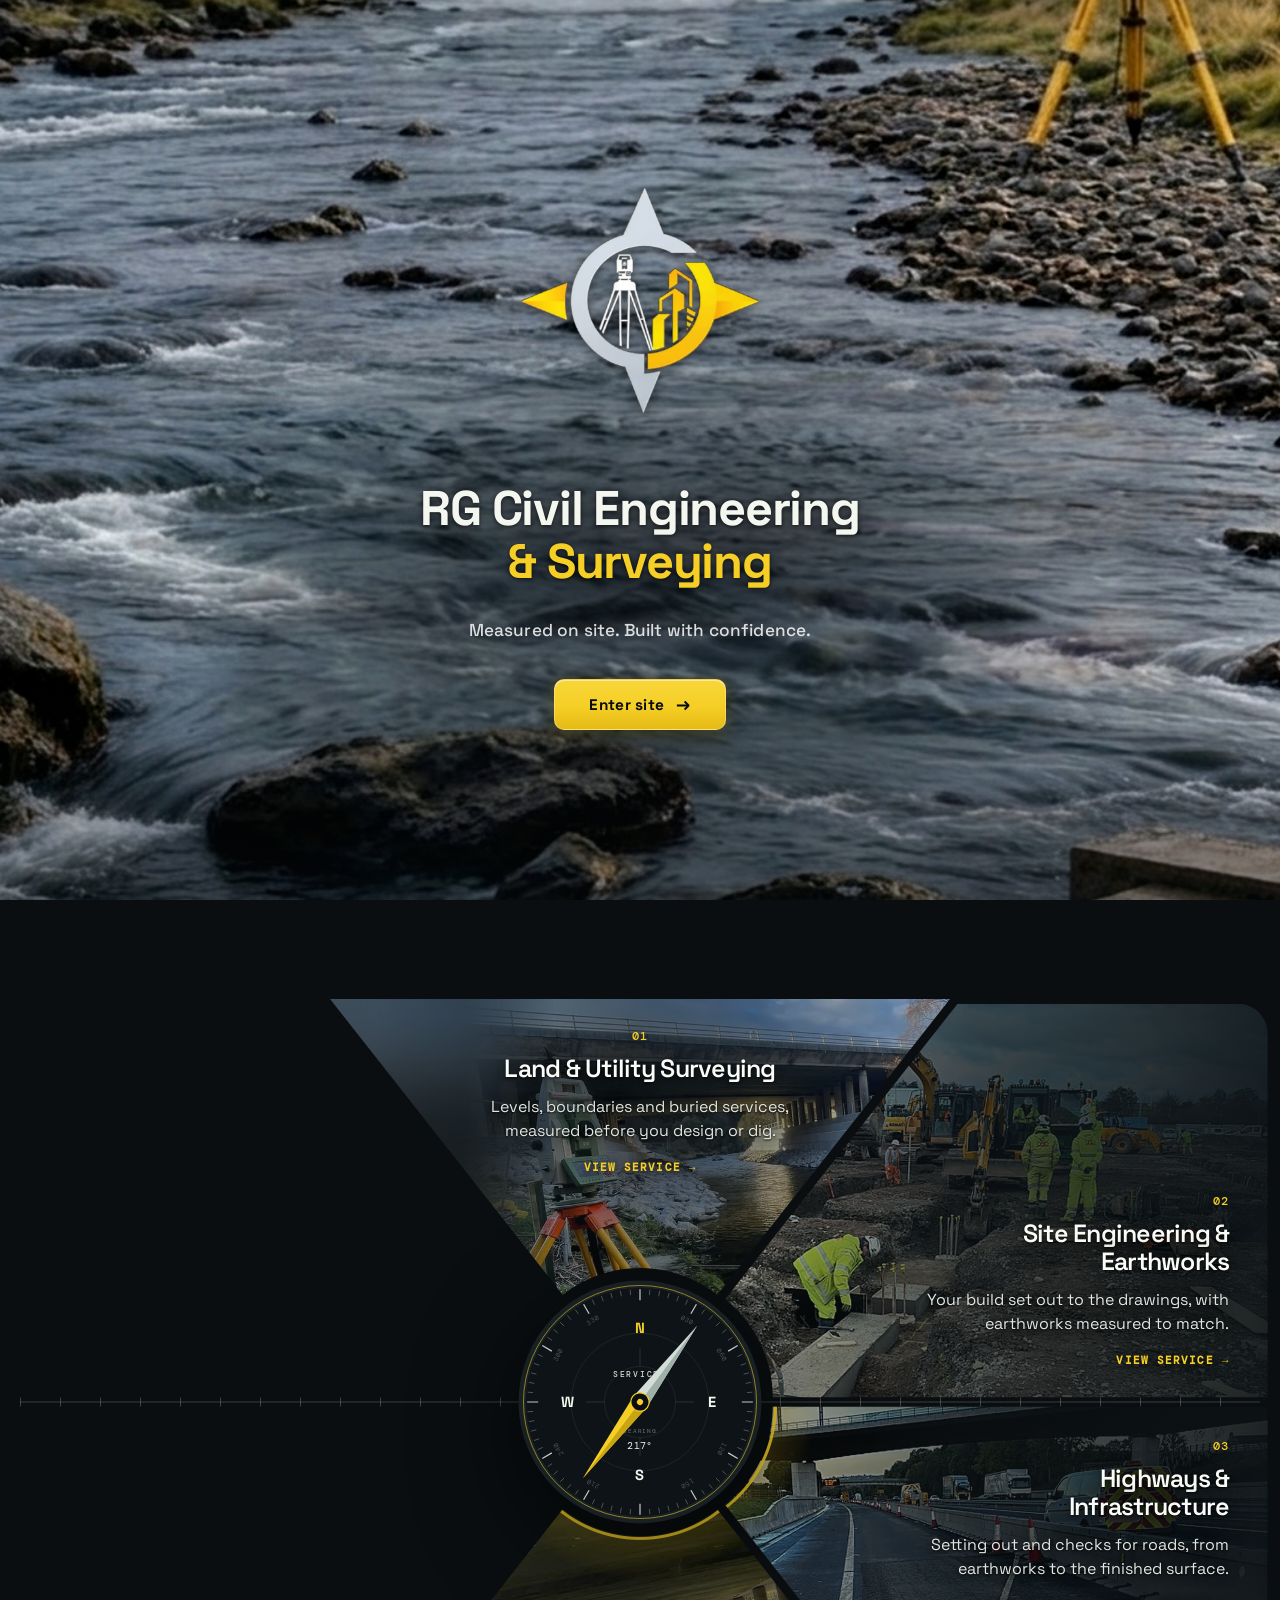
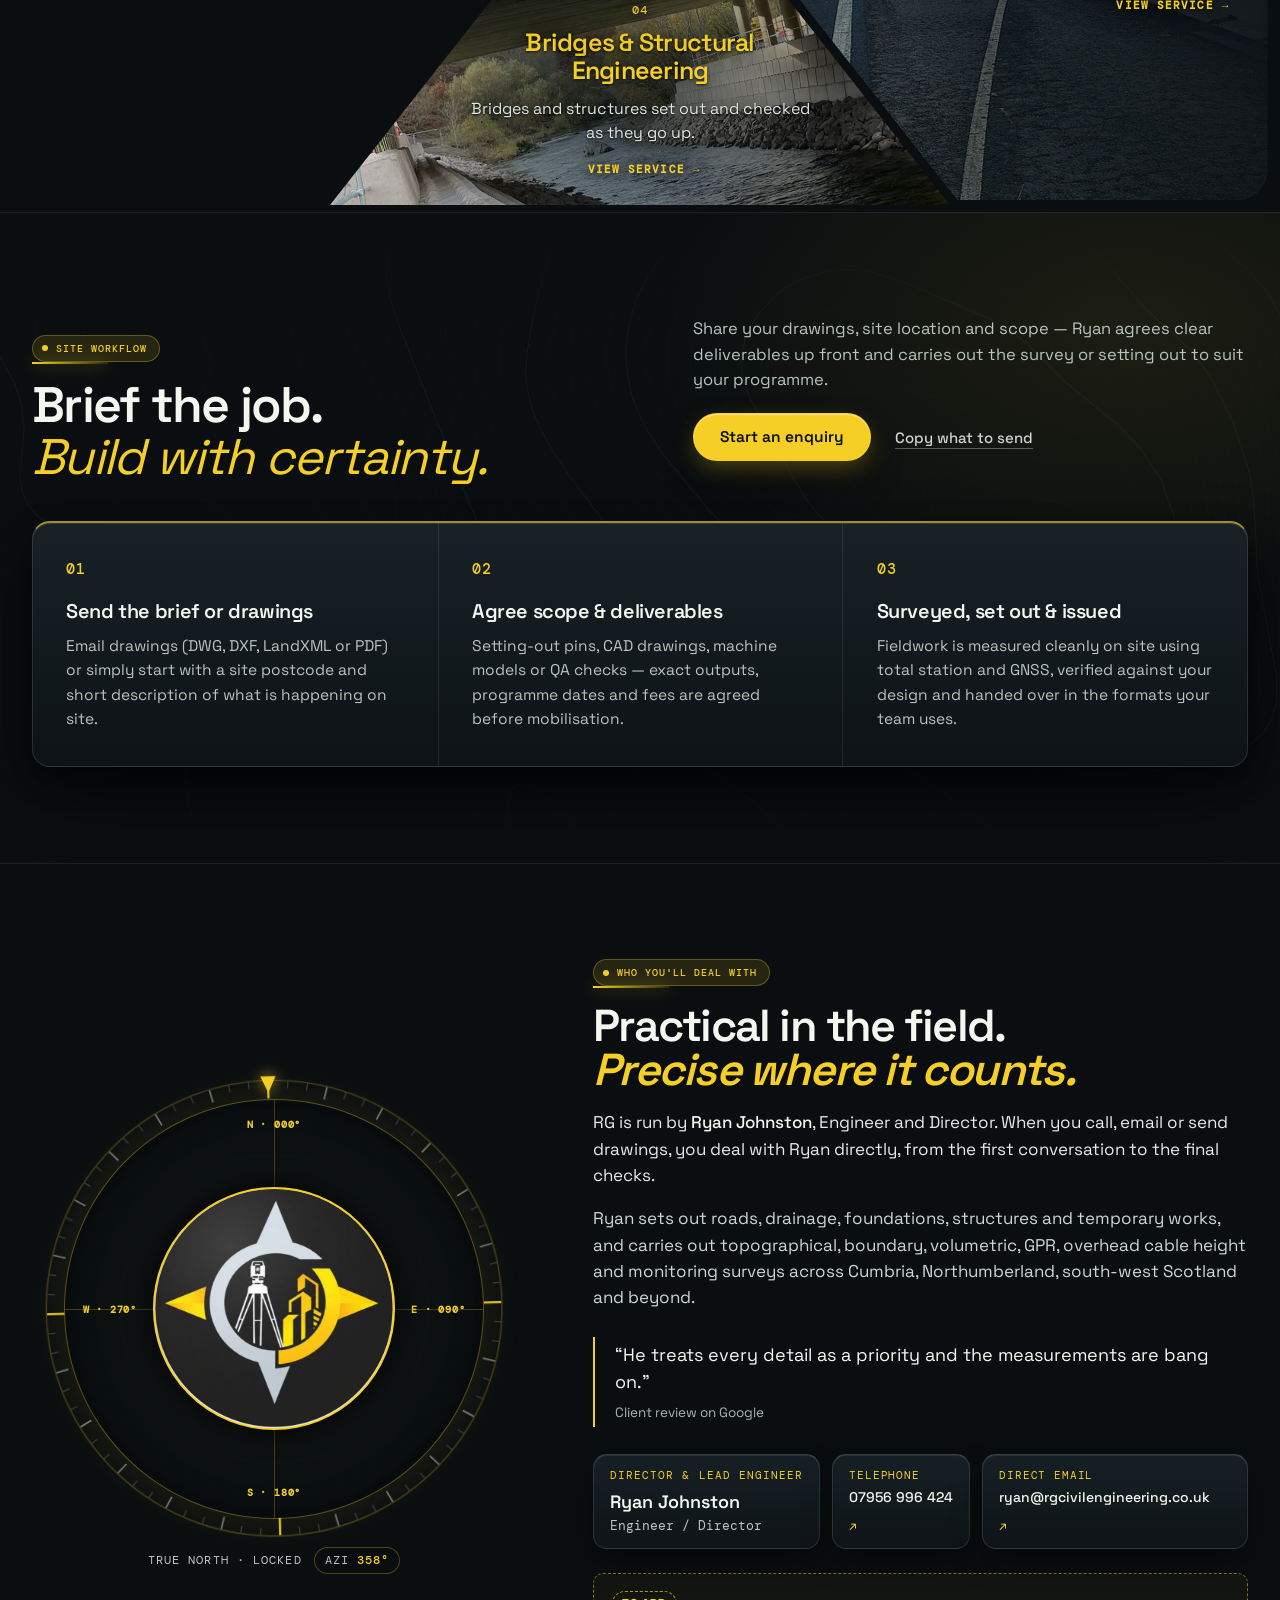
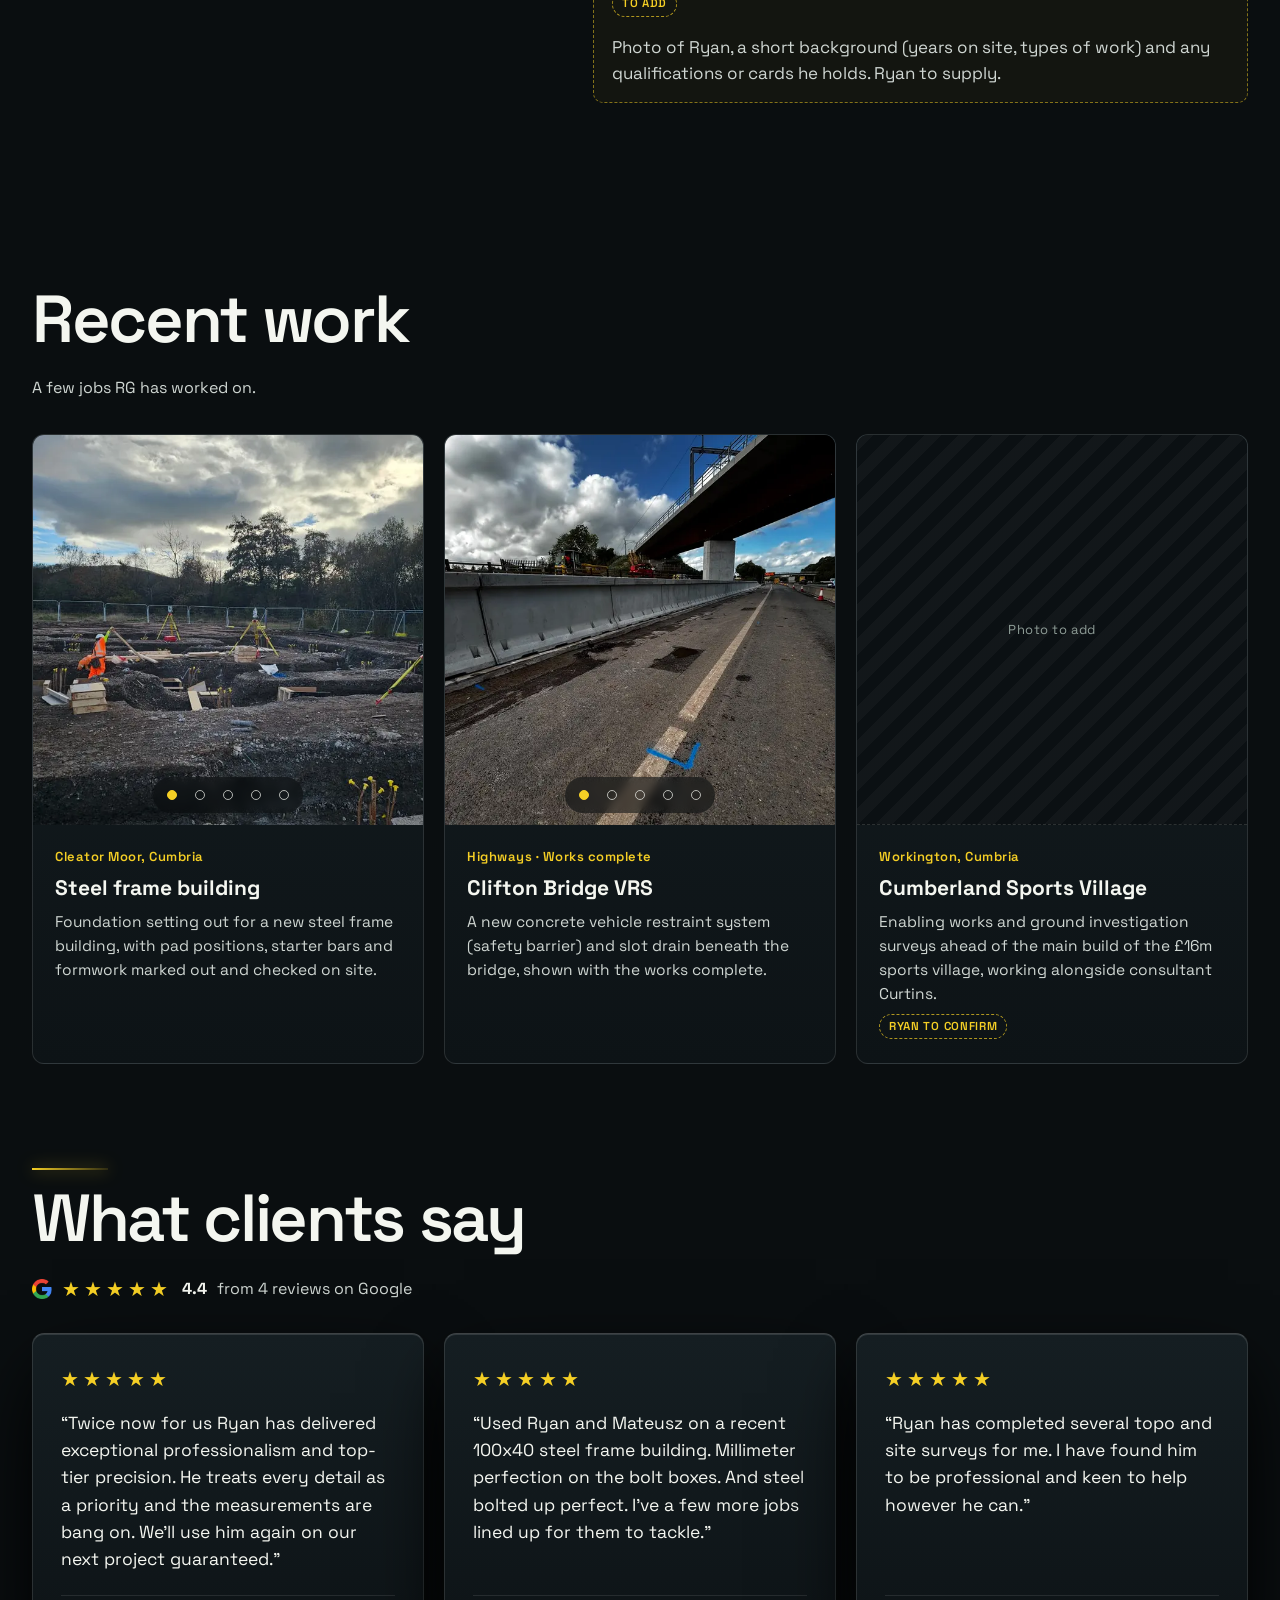
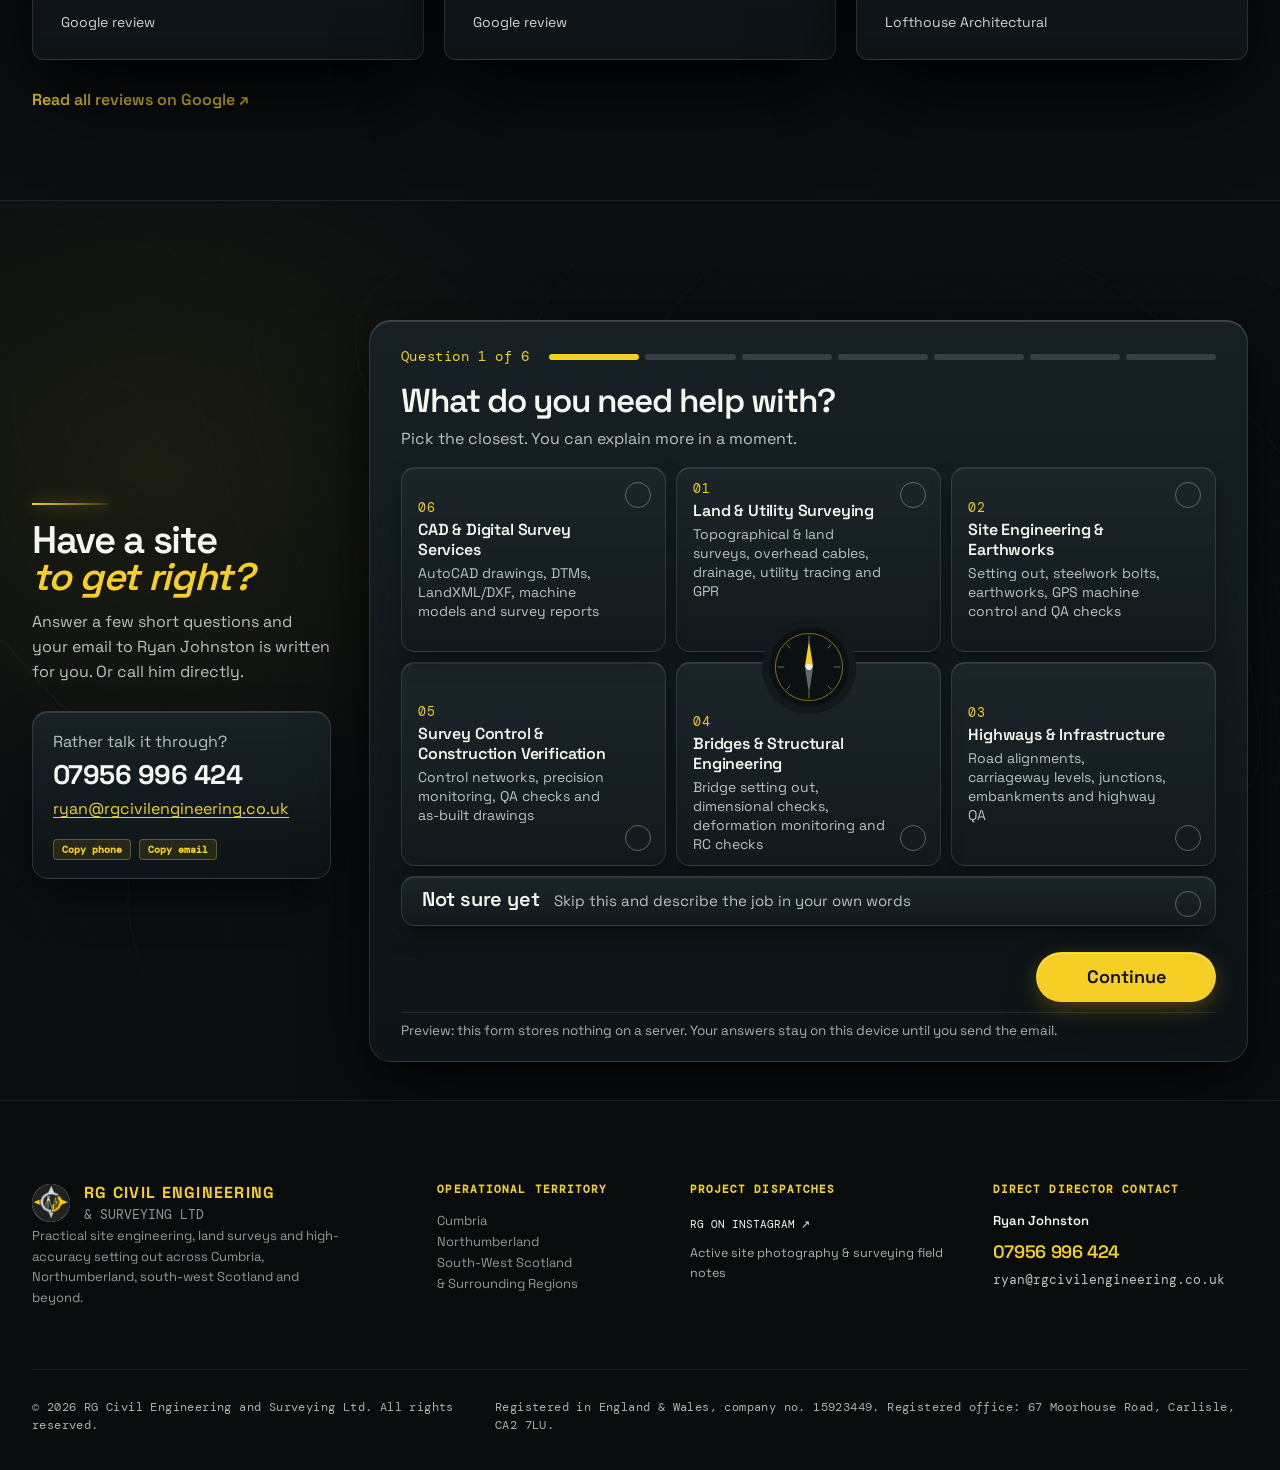
==== commit 6e05d2ae: "Add dedicated 9:16 moving river welcome screen for mobile and portrait" ====
--- a/index.html
+++ b/index.html
@@ -14,7 +14,7 @@
     <link rel="preconnect" href="https://fonts.googleapis.com" />
     <link rel="preconnect" href="https://fonts.gstatic.com" crossorigin />
     <link href="https://fonts.googleapis.com/css2?family=DM+Mono:ital,wght@0,400;0,500;1,400&family=Space+Grotesk:wght@400;500;600;700&display=swap" rel="stylesheet" />
-    <link rel="stylesheet" href="styles.css?v=20261114-whatsapp" />
+    <link rel="stylesheet" href="styles.css?v=20261116-mobile" />
     <!-- Welcome screen: Living 3D Compass & 4K Cinema Welcome Entrance -->
     <script>
       // Show living welcome screen on every fresh visit and refresh
@@ -30,7 +30,7 @@
 
     <!-- Full-Viewport Welcome Screen: 4K Cumbrian River Survey with Living 3D RG Compass -->
     <div class="welcome-screen cinema-welcome-stage" id="welcome-screen" role="dialog" aria-modal="true" aria-labelledby="welcome-heading" data-welcome>
-      <!-- Looping Landscape Video Background with Poster & Image Fallback -->
+      <!-- Looping Responsive Video Background (4K Landscape Desktop / 9:16 Portrait Mobile) -->
       <div class="cinema-stage" id="cinemaStage" aria-hidden="true">
         <video
           class="cinema-media"
@@ -38,16 +38,45 @@
           muted
           loop
           playsinline
-          poster="assets/video/cumbria-river-survey-4k-poster.jpg"
+          preload="auto"
+          data-desktop-src="assets/video/cumbria-river-survey-4k.mp4"
+          data-desktop-poster="assets/video/cumbria-river-survey-4k-poster.jpg"
+          data-mobile-src="assets/video/cumbria-river-survey-mobile.mp4"
+          data-mobile-poster="assets/video/cumbria-river-survey-mobile-poster.jpg"
           id="bgVideo"
         >
-          <source src="assets/video/cumbria-river-survey-4k.mp4" type="video/mp4" />
           <img
             class="cinema-media"
             src="assets/video/cumbria-river-survey-4k-poster.jpg"
             alt="RG Civil Engineering and Surveying Cumbrian River Survey"
           />
         </video>
+        <script>
+          (function () {
+            var v = document.getElementById("bgVideo");
+            if (!v || !window.matchMedia) return;
+            var mq = window.matchMedia("(max-width: 768px), ((orientation: portrait) and (max-width: 1024px))");
+            function syncVideoSource(shouldPlay) {
+              var isMob = mq.matches;
+              var nextSrc = isMob ? v.dataset.mobileSrc : v.dataset.desktopSrc;
+              var nextPoster = isMob ? v.dataset.mobilePoster : v.dataset.desktopPoster;
+              if (nextPoster && v.getAttribute("poster") !== nextPoster) {
+                v.setAttribute("poster", nextPoster);
+              }
+              if (nextSrc && v.getAttribute("src") !== nextSrc) {
+                v.setAttribute("src", nextSrc);
+                v.load();
+                if (shouldPlay && !window.matchMedia("(prefers-reduced-motion: reduce)").matches) {
+                  v.play().catch(function () {});
+                }
+              }
+            }
+            syncVideoSource(false);
+            if (mq.addEventListener) {
+              mq.addEventListener("change", function () { syncVideoSource(true); });
+            }
+          })();
+        </script>
       </div>
 
       <!-- Subtle Dark Gradient Behind Central Composition -->
--- a/styles.css
+++ b/styles.css
@@ -5876,25 +5876,48 @@
   transform: translateX(4px);
 }
 
-/* Responsive adjustments */
-@media (max-width: 768px) {
+/* Responsive adjustments — Portrait / Mobile framing uses dedicated 9:16 river survey composition */
+@media (max-width: 768px), (orientation: portrait) and (max-width: 1024px) {
+  .cinema-media {
+    object-position: 92% 50%;
+  }
+  .cinema-backdrop {
+    background:
+      radial-gradient(
+        ellipse 82% 34% at 50% 60%,
+        rgba(7, 11, 13, 0.56) 0%,
+        rgba(7, 11, 13, 0.28) 56%,
+        transparent 88%
+      ),
+      linear-gradient(
+        180deg,
+        rgba(7, 11, 13, 0.16) 0%,
+        transparent 24%,
+        transparent 74%,
+        rgba(7, 11, 13, 0.42) 100%
+      );
+  }
+  .cinema-center {
+    padding-bottom: clamp(22px, 5vh, 48px);
+  }
   .compass-emblem-stage {
-    width: clamp(170px, 46vw, 210px);
-    height: clamp(170px, 46vw, 210px);
-    margin-bottom: 12px;
+    width: clamp(164px, 43vw, 196px);
+    height: clamp(164px, 43vw, 196px);
+    margin-bottom: 14px;
   }
   .welcome-heading {
-    font-size: clamp(1.65rem, 6.2vw, 2.15rem);
+    font-size: clamp(1.65rem, 6.7vw, 2.2rem);
     margin-bottom: 8px;
   }
   .welcome-tagline {
-    font-size: 0.95rem;
+    font-size: clamp(0.84rem, 3.6vw, 0.96rem);
     margin-bottom: 24px;
-    max-width: 28ch;
+    max-width: none;
   }
   .enter-site-btn {
-    padding: 13px 28px;
-    font-size: 0.95rem;
+    padding: 14px 30px;
+    min-width: 196px;
+    font-size: 0.96rem;
   }
 }
 
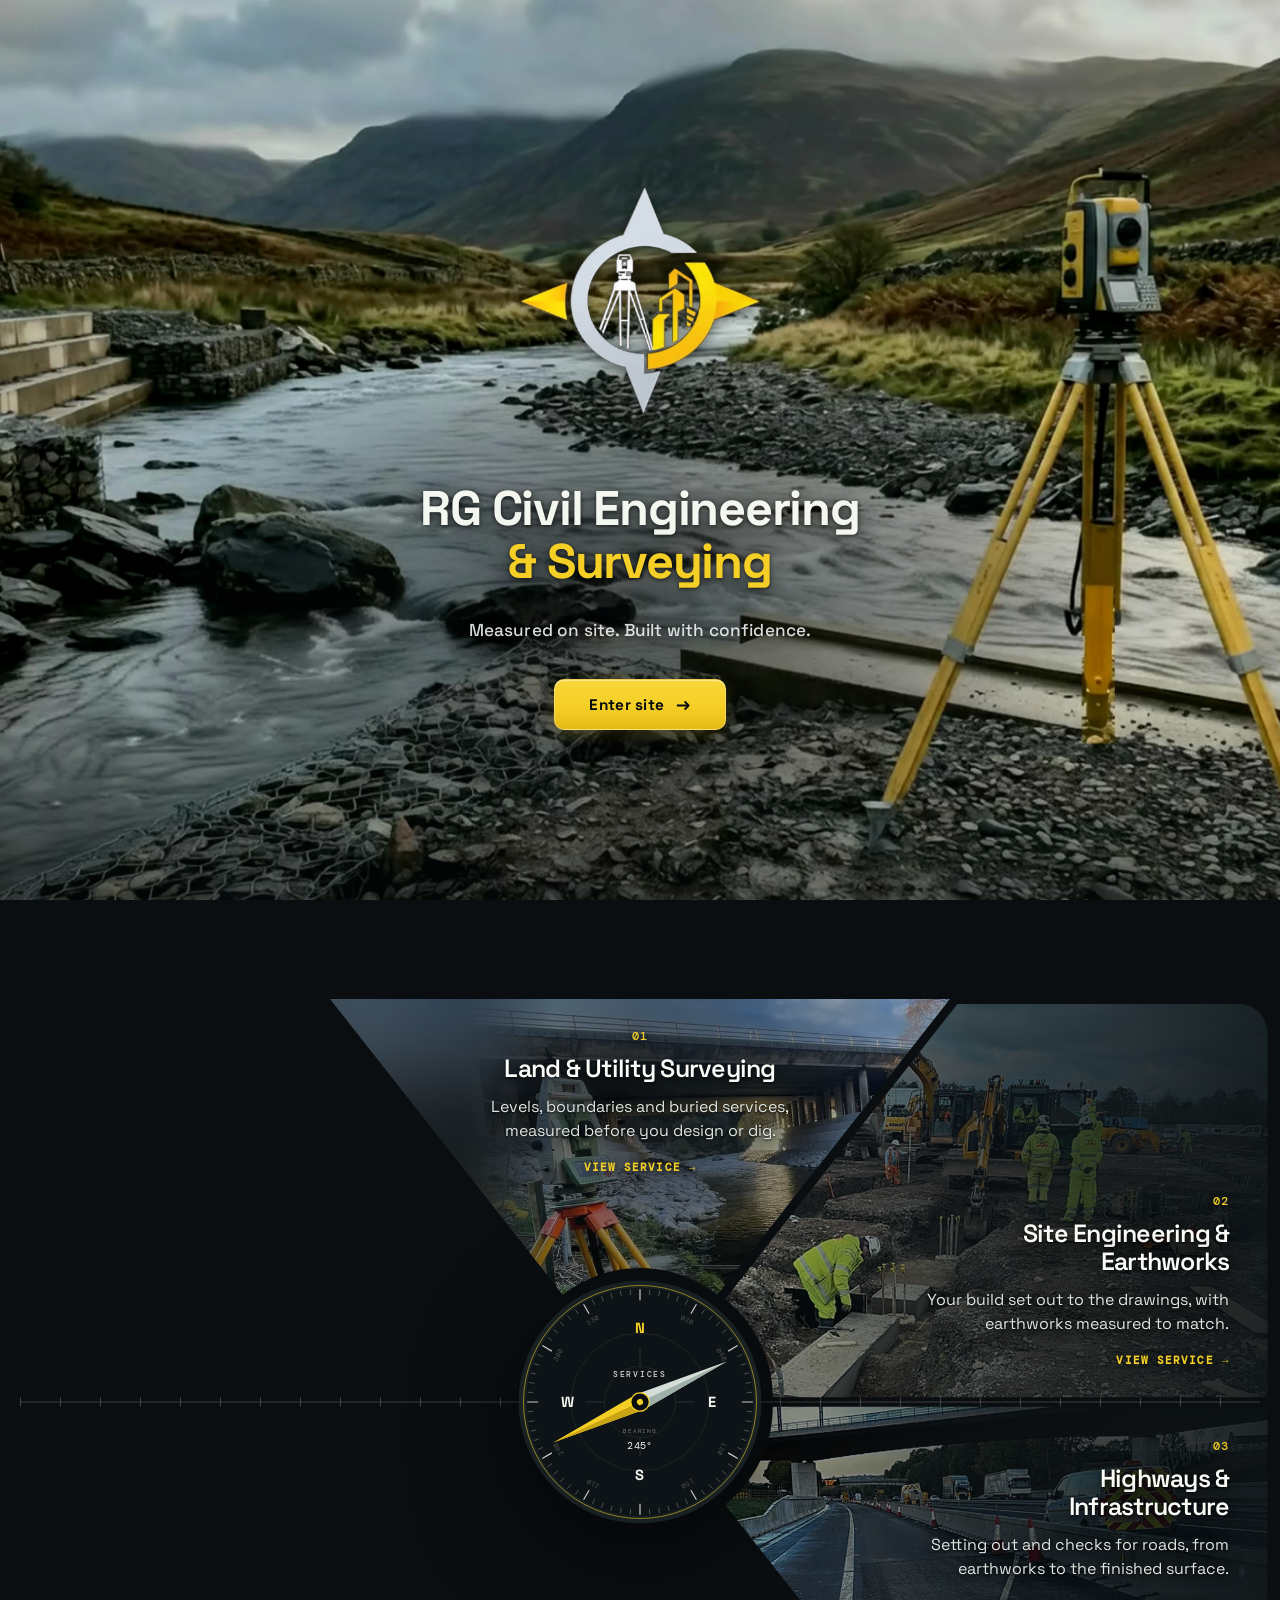
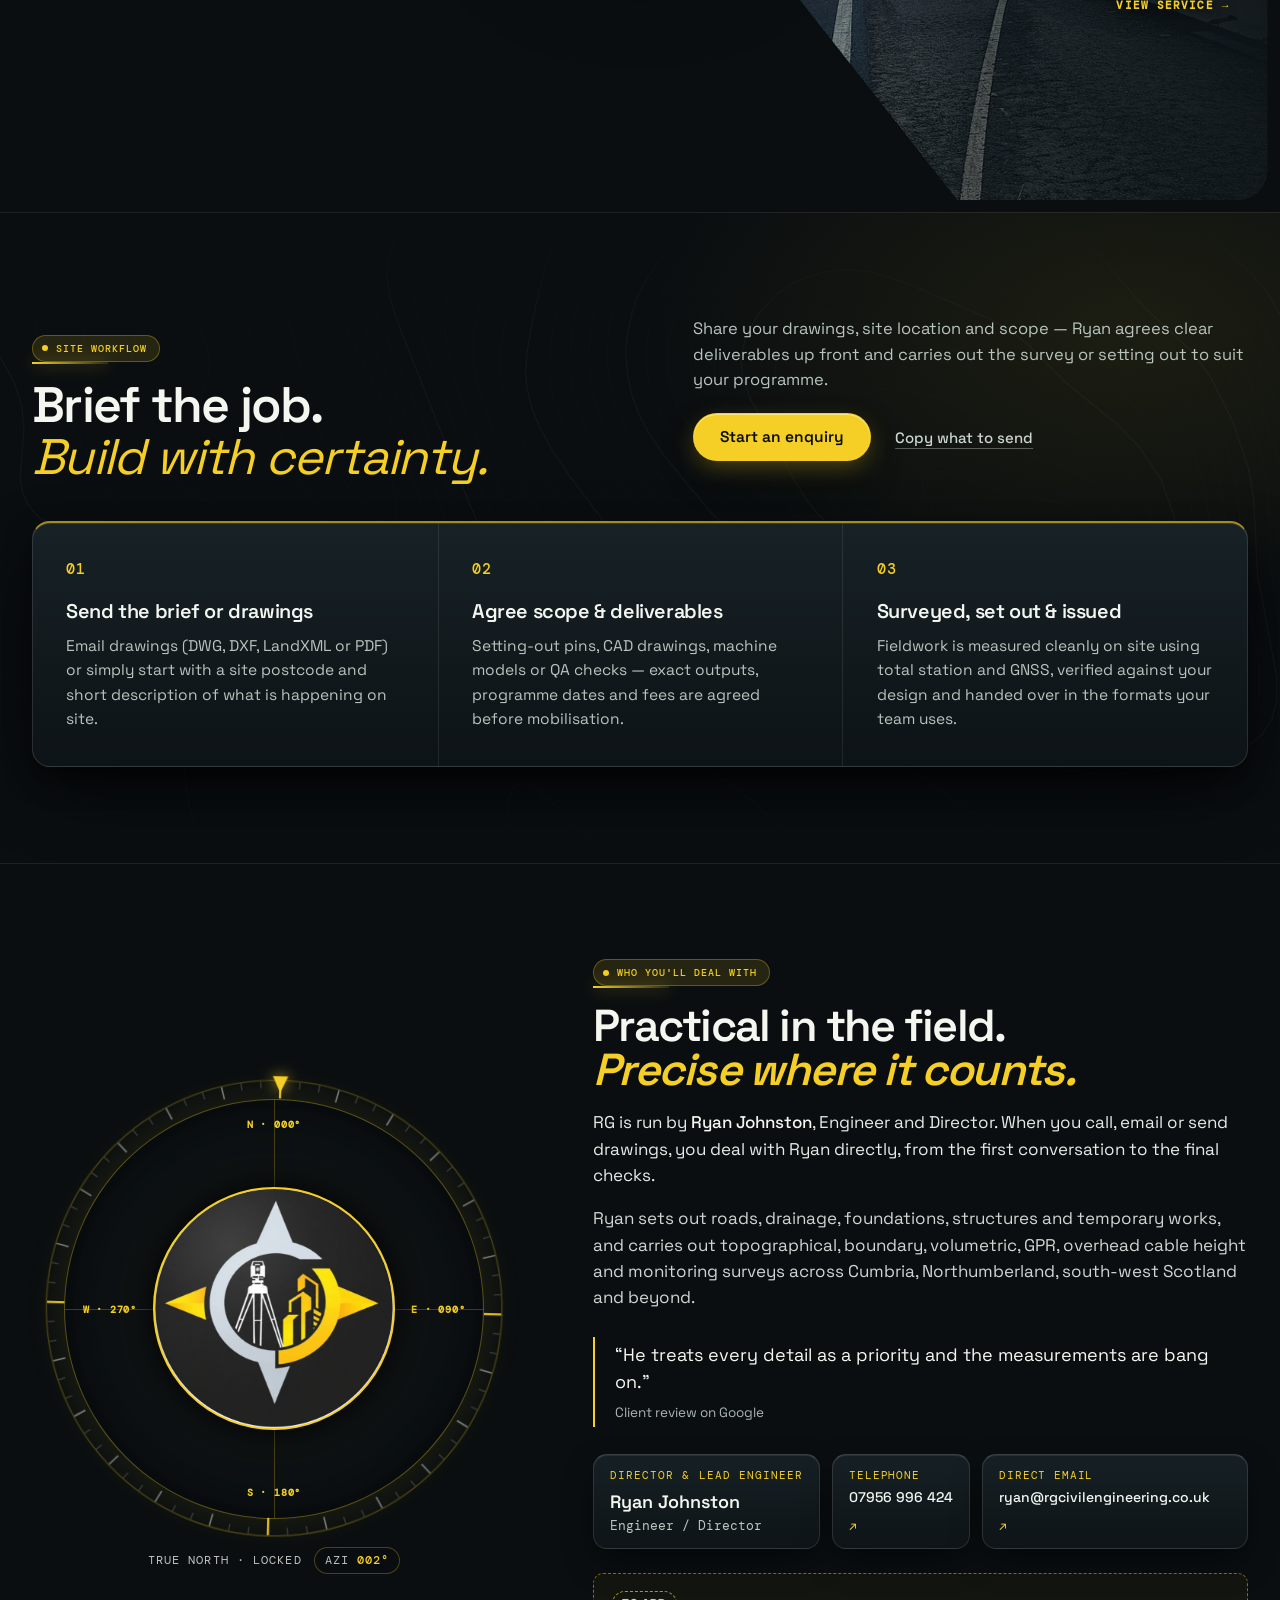
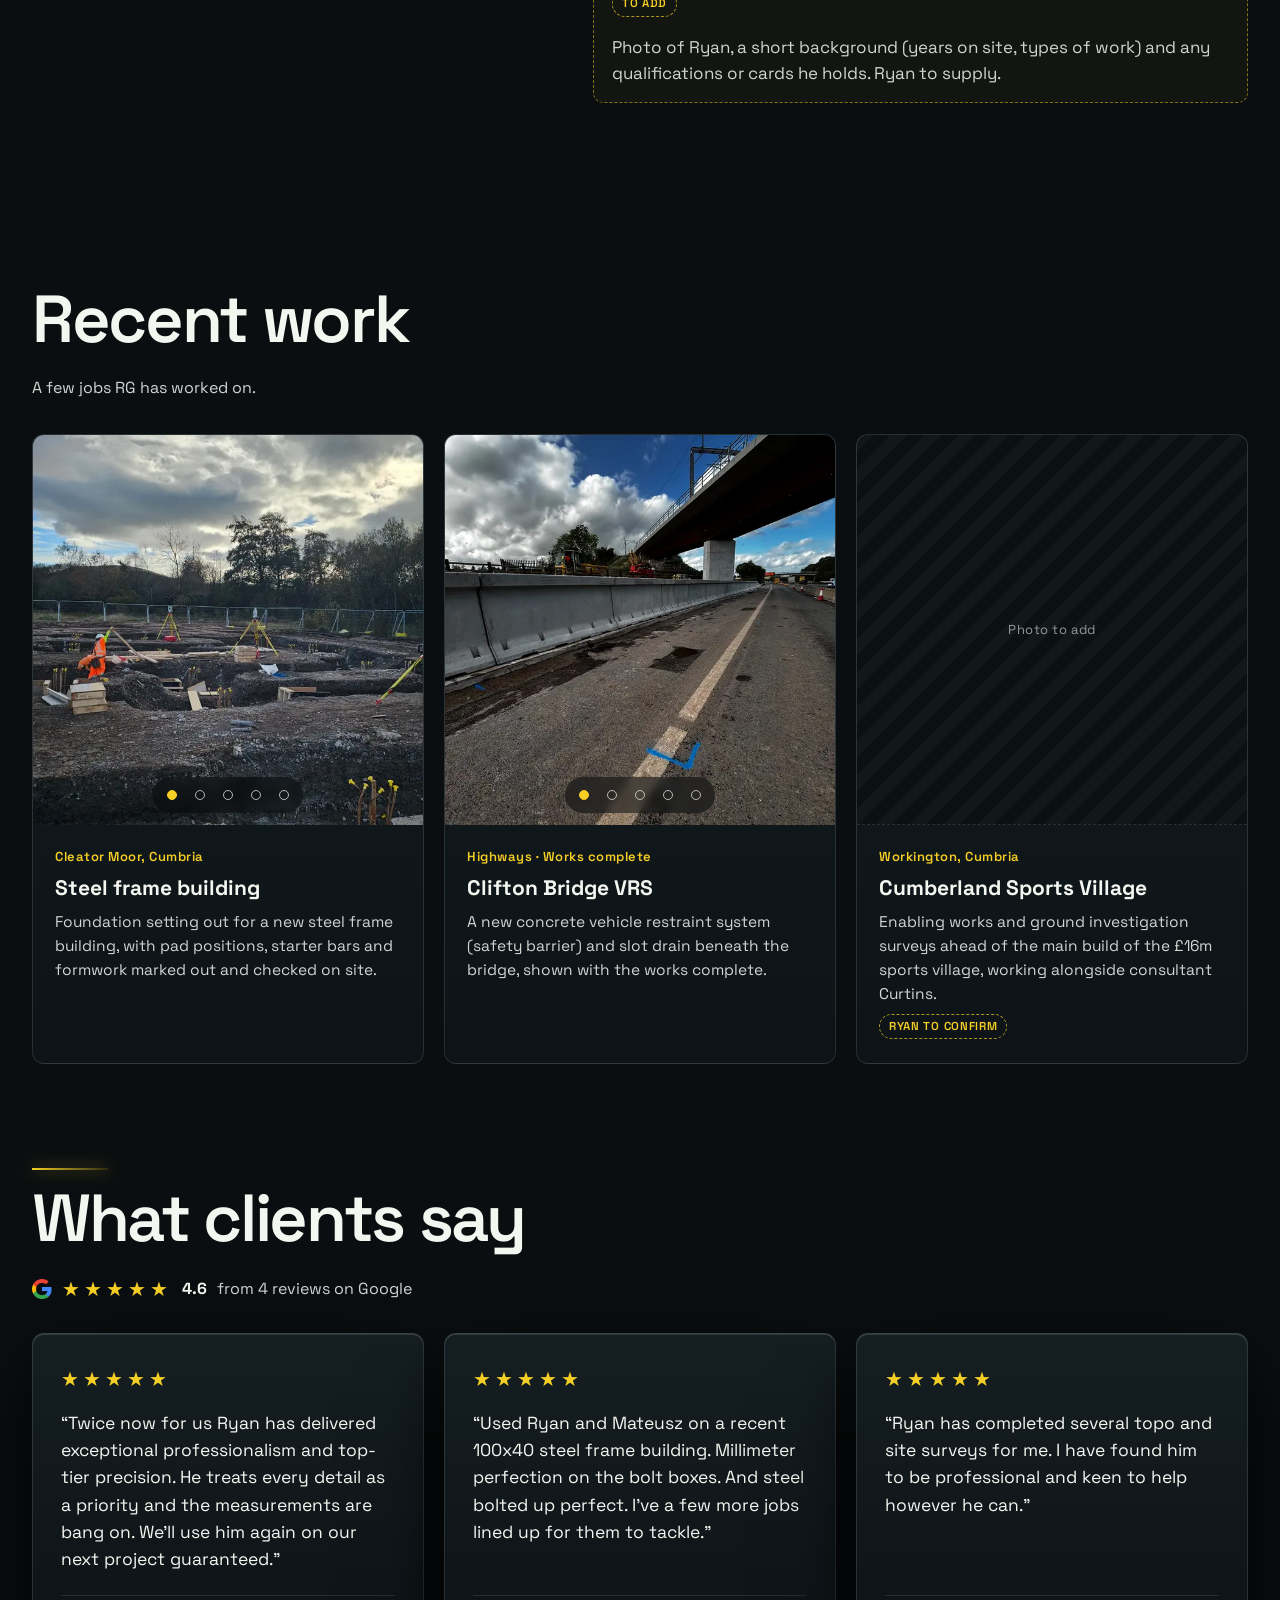
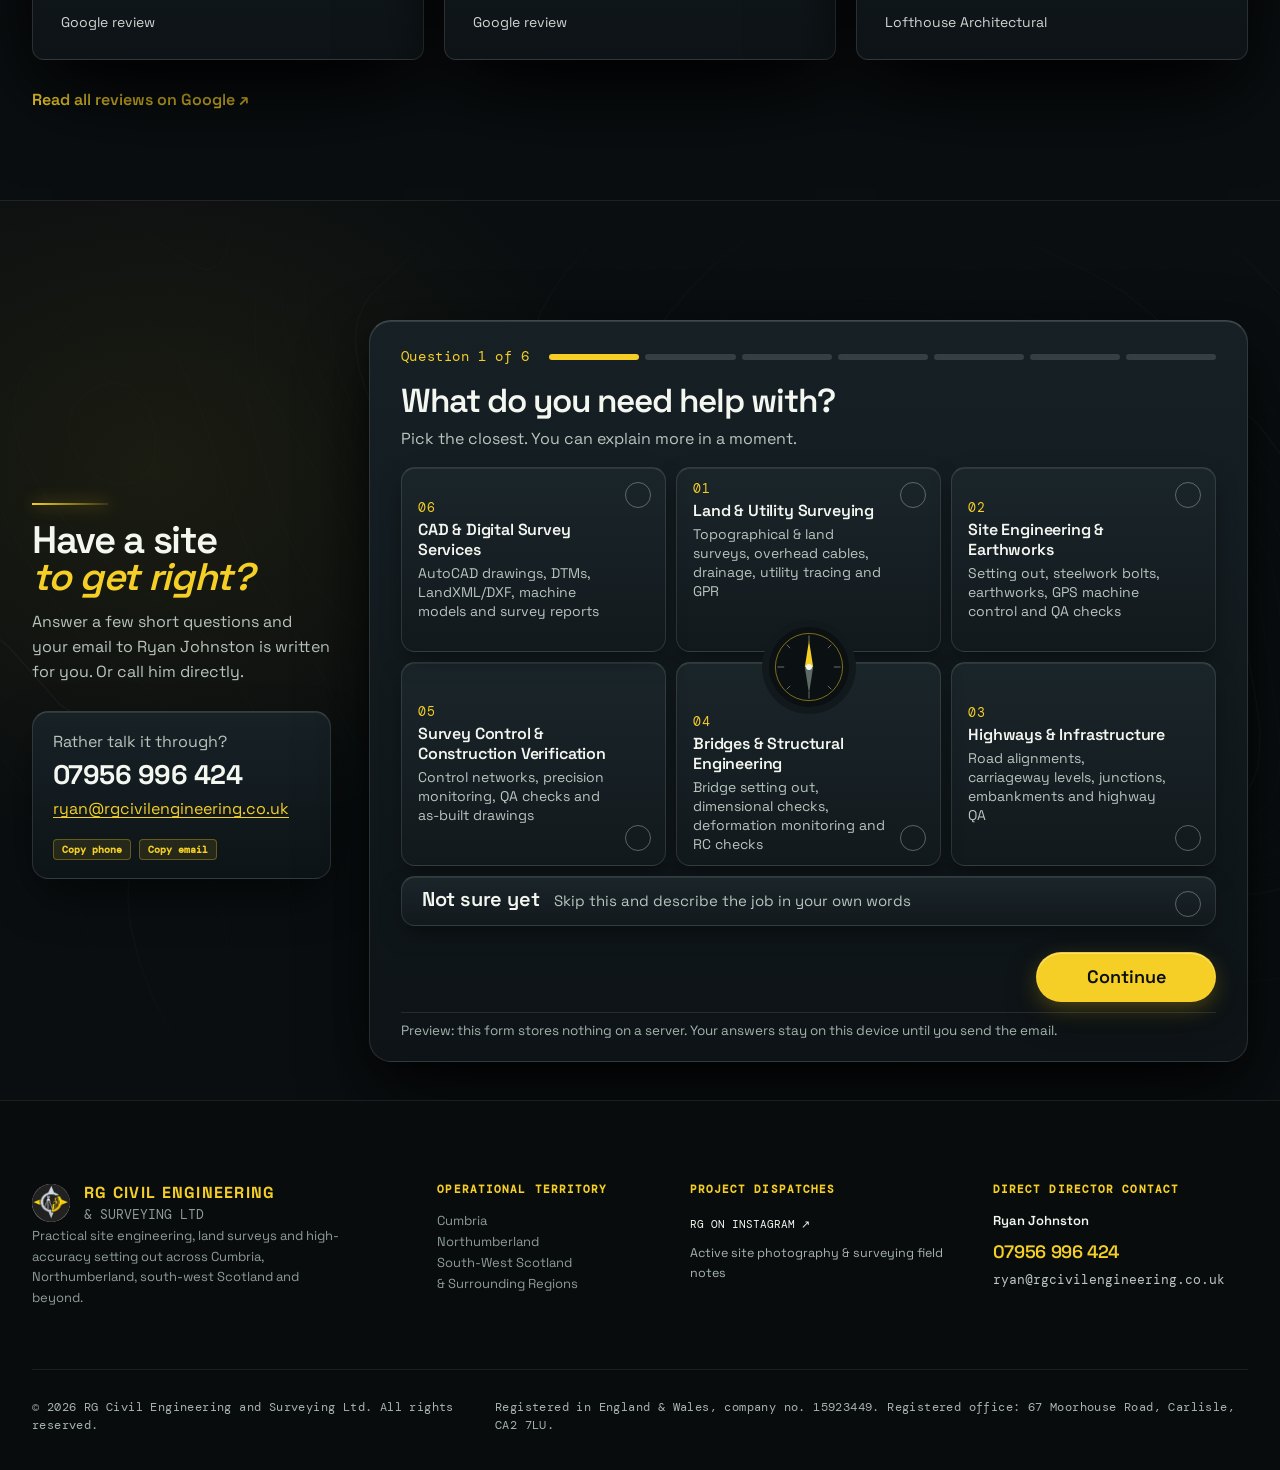
==== commit 634355ef: "Boost mobile river rapids & sky cloud motion + harden iOS autoplay" ====
--- a/index.html
+++ b/index.html
@@ -38,11 +38,12 @@
           muted
           loop
           playsinline
+          webkit-playsinline
           preload="auto"
           data-desktop-src="assets/video/cumbria-river-survey-4k.mp4"
           data-desktop-poster="assets/video/cumbria-river-survey-4k-poster.jpg"
-          data-mobile-src="assets/video/cumbria-river-survey-mobile.mp4"
-          data-mobile-poster="assets/video/cumbria-river-survey-mobile-poster.jpg"
+          data-mobile-src="assets/video/cumbria-river-survey-mobile.mp4?v=20261116b"
+          data-mobile-poster="assets/video/cumbria-river-survey-mobile-poster.jpg?v=20261116b"
           id="bgVideo"
         >
           <img
@@ -56,24 +57,43 @@
             var v = document.getElementById("bgVideo");
             if (!v || !window.matchMedia) return;
             var mq = window.matchMedia("(max-width: 768px), ((orientation: portrait) and (max-width: 1024px))");
-            function syncVideoSource(shouldPlay) {
+            var rm = window.matchMedia("(prefers-reduced-motion: reduce)");
+            function ensurePlaying() {
+              if (rm.matches) return;
+              v.defaultMuted = true;
+              v.muted = true;
+              v.playsInline = true;
+              v.autoplay = true;
+              v.loop = true;
+              if (v.paused) {
+                var p = v.play();
+                if (p && typeof p.catch === "function") p.catch(function () {});
+              }
+            }
+            function syncVideoSource() {
               var isMob = mq.matches;
               var nextSrc = isMob ? v.dataset.mobileSrc : v.dataset.desktopSrc;
               var nextPoster = isMob ? v.dataset.mobilePoster : v.dataset.desktopPoster;
+              v.defaultMuted = true;
+              v.muted = true;
+              v.playsInline = true;
+              v.setAttribute("playsinline", "");
+              v.setAttribute("webkit-playsinline", "");
               if (nextPoster && v.getAttribute("poster") !== nextPoster) {
                 v.setAttribute("poster", nextPoster);
               }
               if (nextSrc && v.getAttribute("src") !== nextSrc) {
-                v.setAttribute("src", nextSrc);
+                v.src = nextSrc;
                 v.load();
-                if (shouldPlay && !window.matchMedia("(prefers-reduced-motion: reduce)").matches) {
-                  v.play().catch(function () {});
-                }
               }
+              ensurePlaying();
             }
-            syncVideoSource(false);
+            v.addEventListener("loadeddata", ensurePlaying);
+            v.addEventListener("canplay", ensurePlaying);
+            window.addEventListener("touchstart", ensurePlaying, { passive: true, once: true });
+            syncVideoSource();
             if (mq.addEventListener) {
-              mq.addEventListener("change", function () { syncVideoSource(true); });
+              mq.addEventListener("change", syncVideoSource);
             }
           })();
         </script>
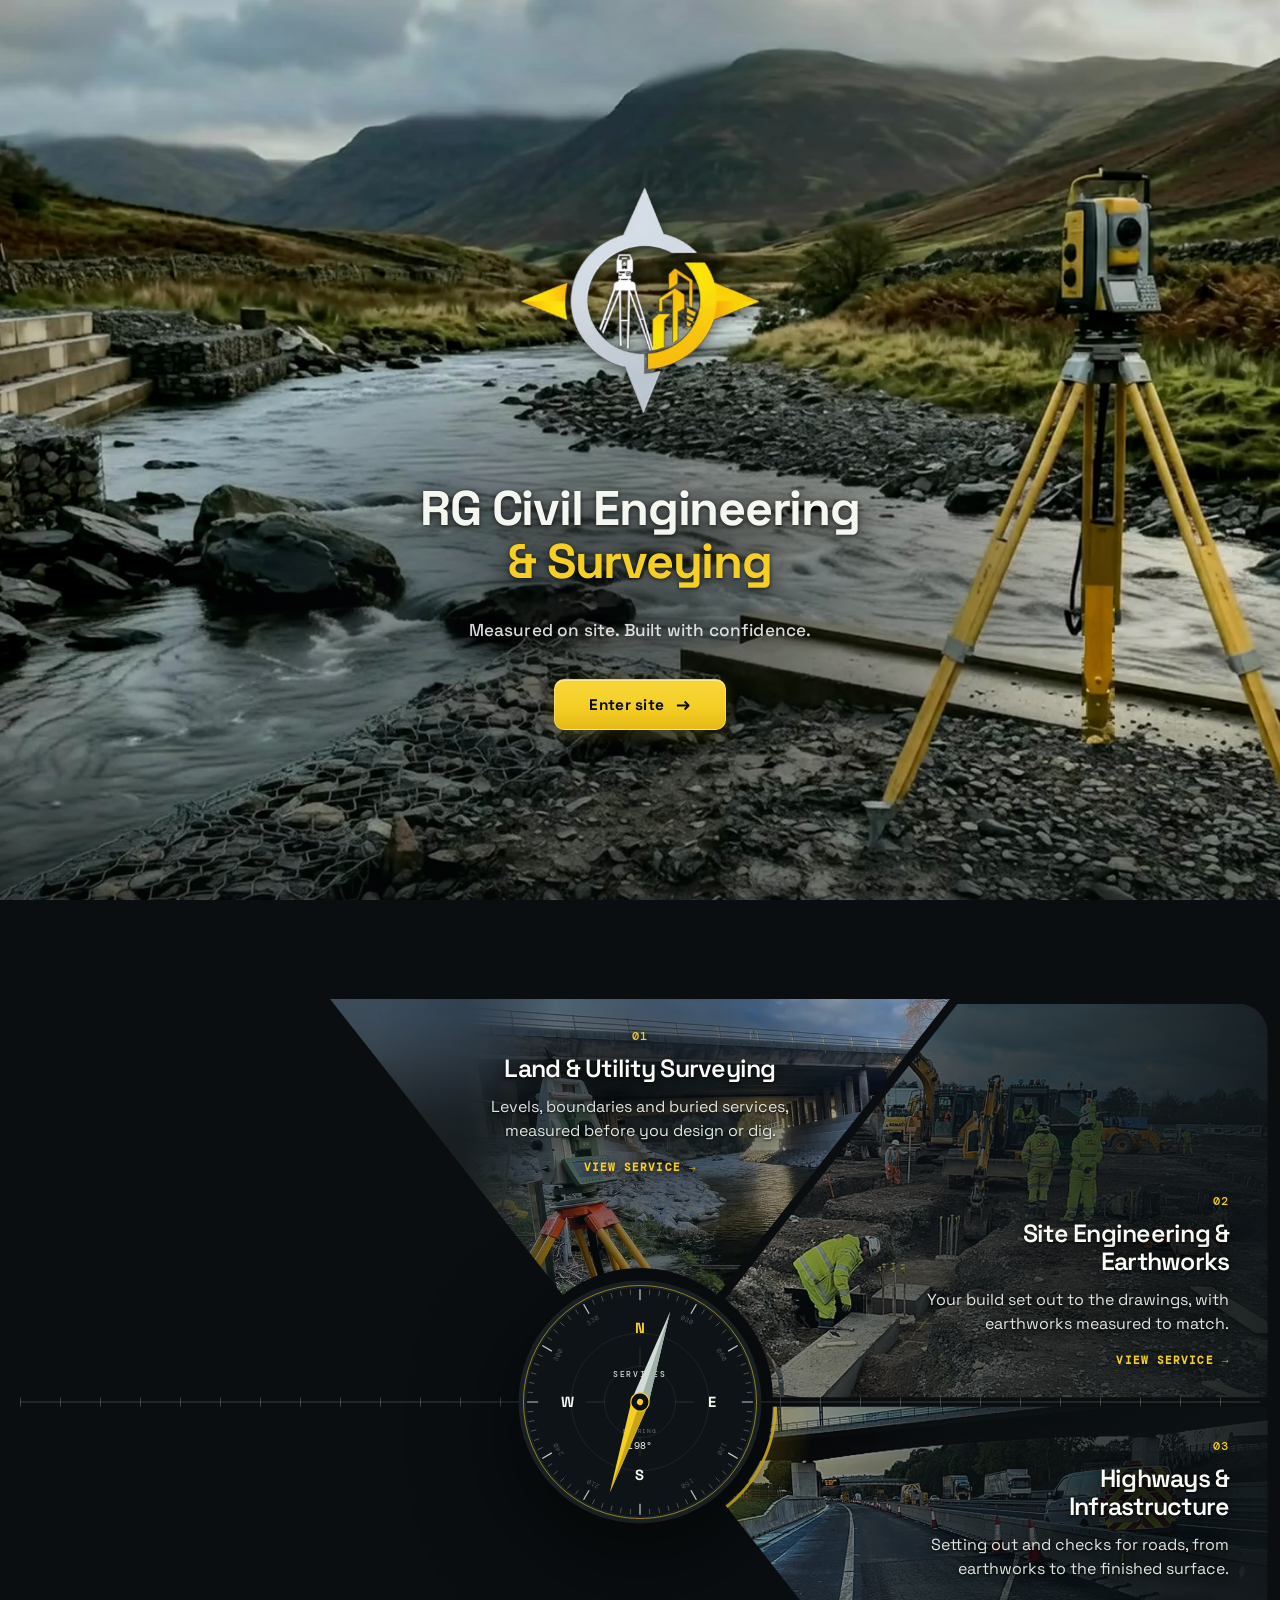
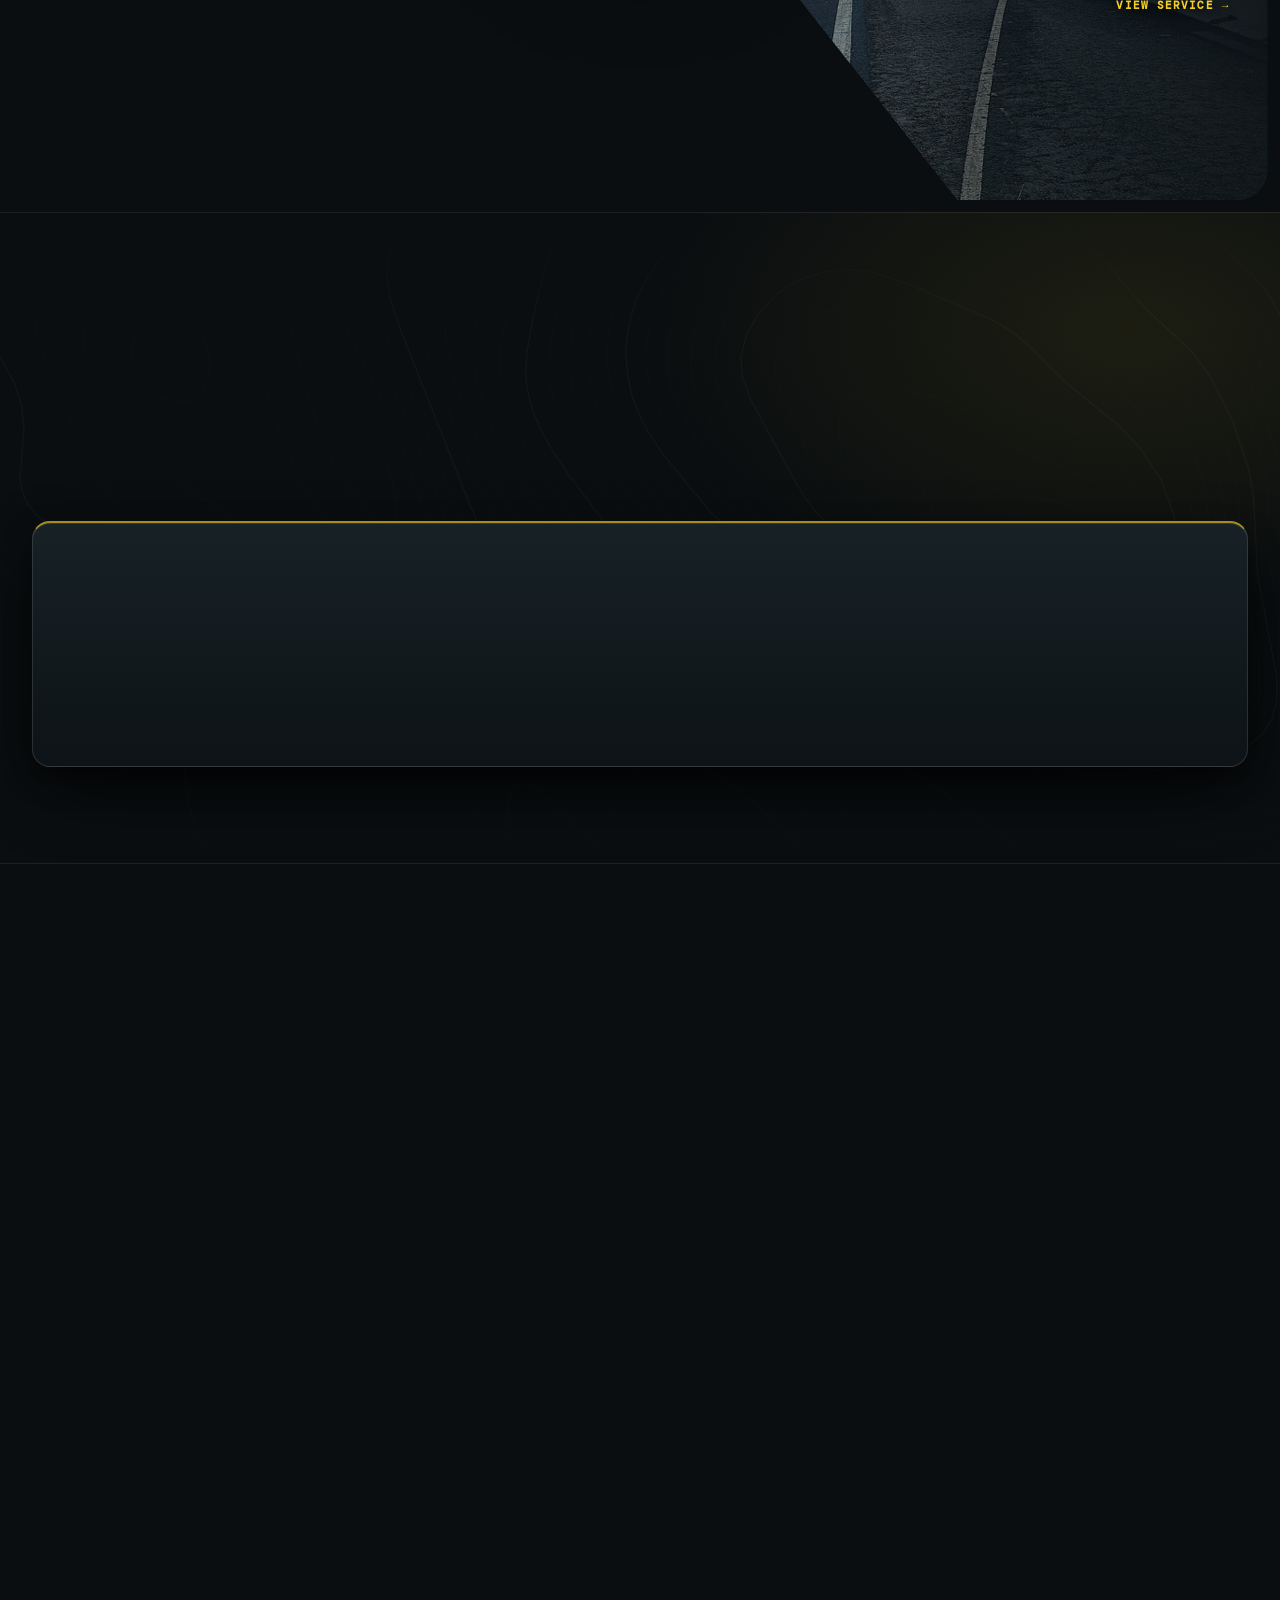
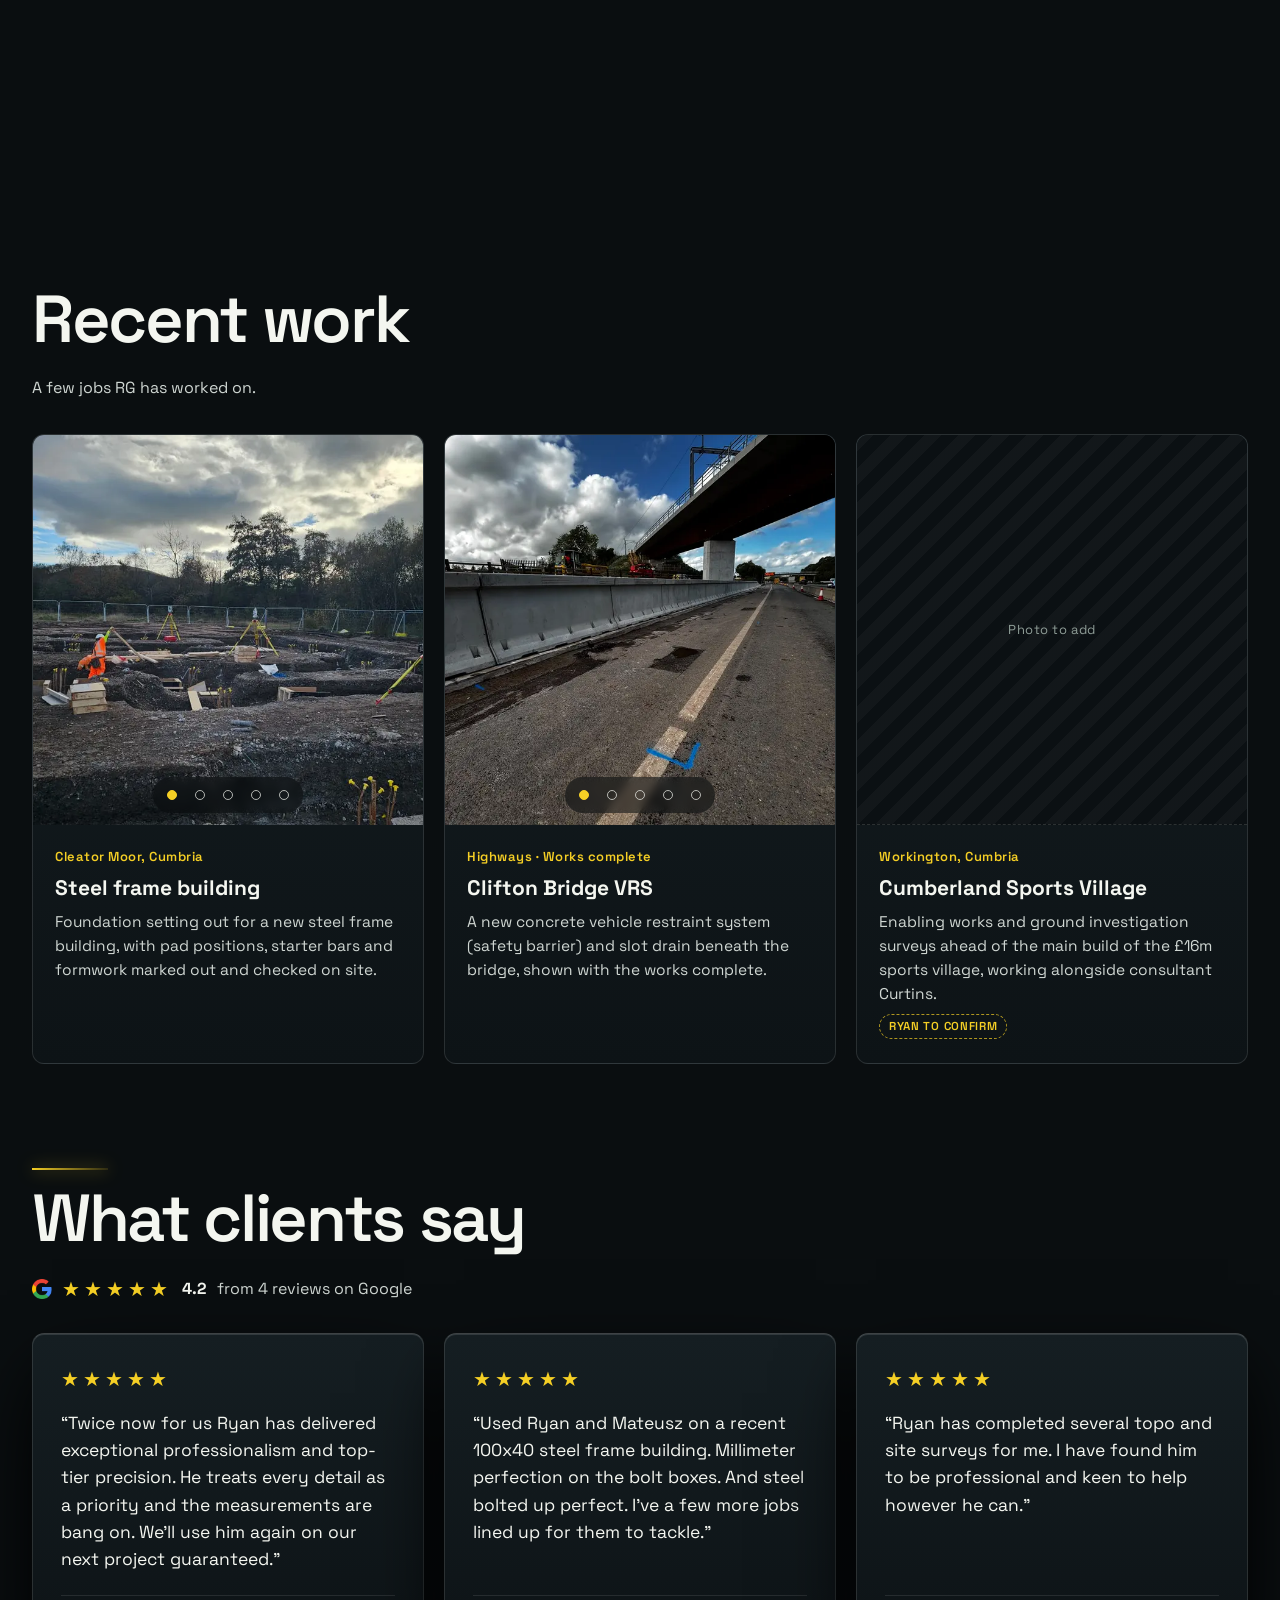
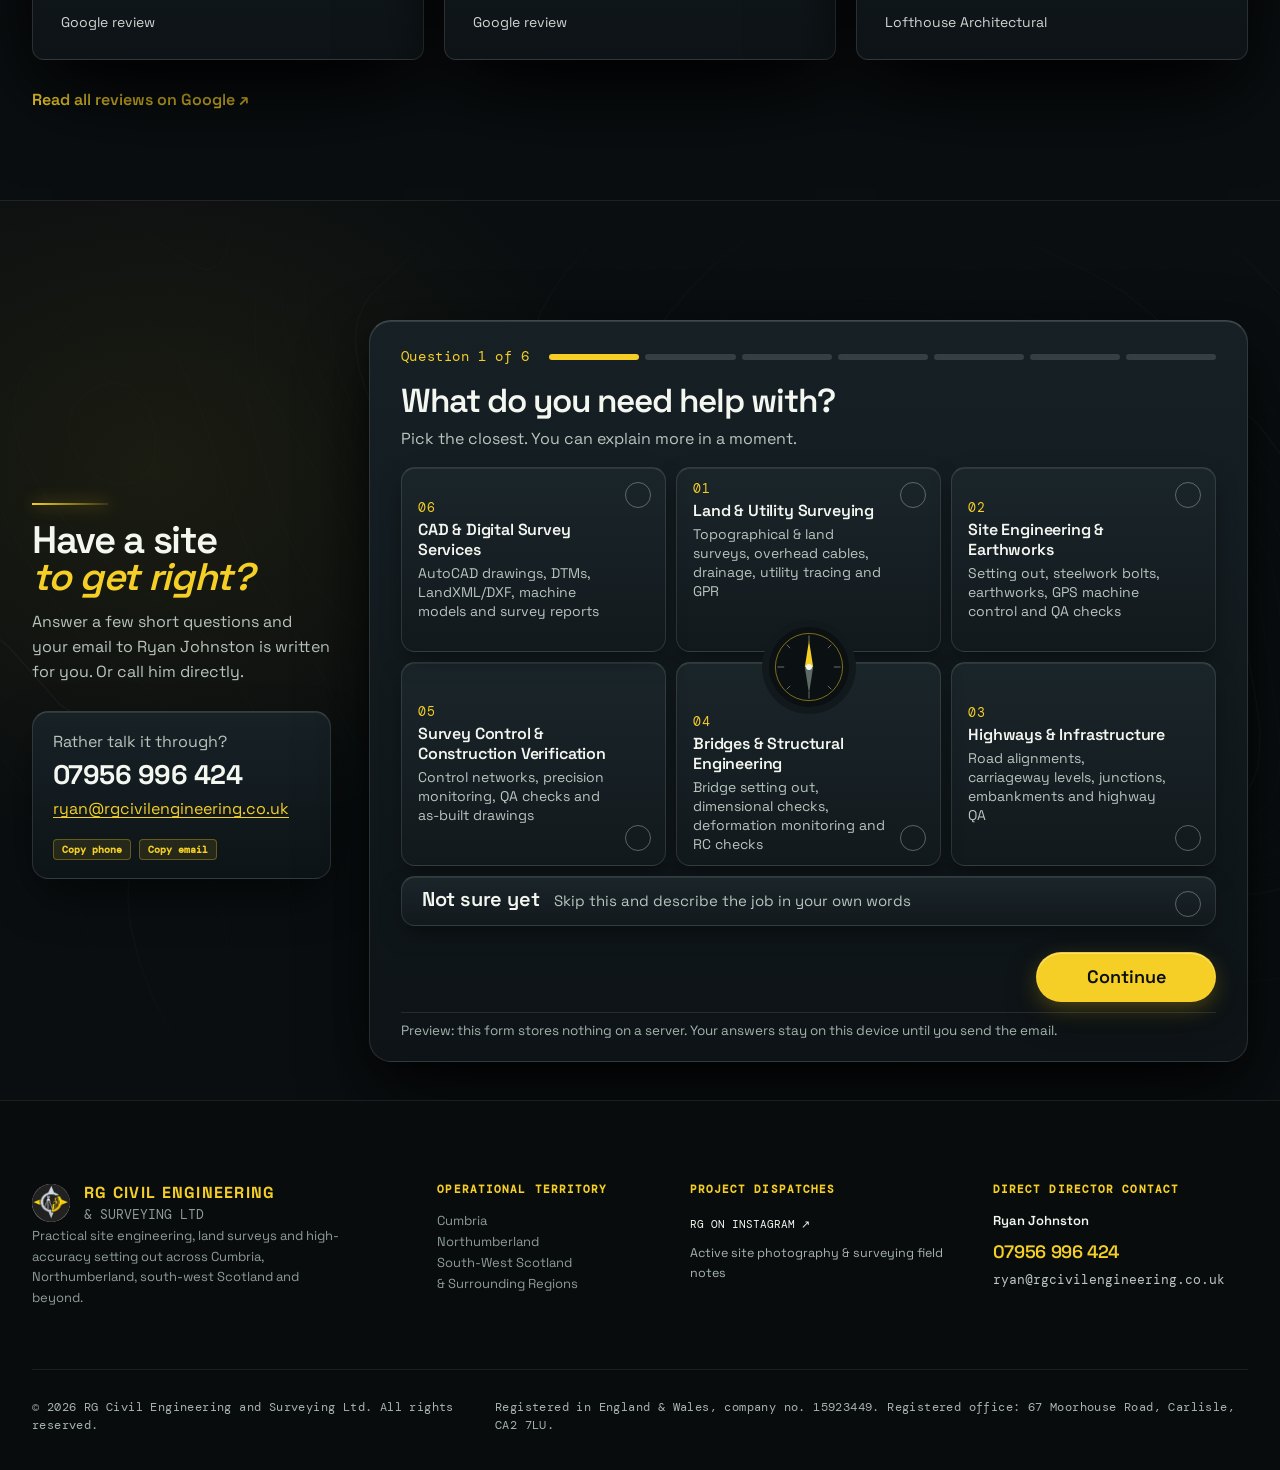
==== commit bda4faec: "Skip welcome screen on mobile until native vertical Google Flow video is ready; keep desktop untouch" ====
--- a/index.html
+++ b/index.html
@@ -14,11 +14,12 @@
     <link rel="preconnect" href="https://fonts.googleapis.com" />
     <link rel="preconnect" href="https://fonts.gstatic.com" crossorigin />
     <link href="https://fonts.googleapis.com/css2?family=DM+Mono:ital,wght@0,400;0,500;1,400&family=Space+Grotesk:wght@400;500;600;700&display=swap" rel="stylesheet" />
-    <link rel="stylesheet" href="styles.css?v=20261116-mobile" />
-    <!-- Welcome screen: Living 3D Compass & 4K Cinema Welcome Entrance -->
+    <link rel="stylesheet" href="styles.css?v=20261116-nomobwelcome" />
+    <!-- Welcome screen: Living 3D Compass & 4K Cinema Welcome Entrance (Desktop only for now) -->
     <script>
-      // Show living welcome screen on every fresh visit and refresh
-      if (!location.search) {
+      // Show living welcome screen on desktop on fresh visit and refresh; skip on mobile/portrait until mobile video is ready
+      var isMobileOrPortrait = window.matchMedia && window.matchMedia("(max-width: 768px), ((orientation: portrait) and (max-width: 1024px))").matches;
+      if (!isMobileOrPortrait && !location.search) {
         if (!location.hash || location.hash === "#top" || location.hash === "#coverage") {
           document.documentElement.classList.add("has-welcome");
         }
@@ -30,7 +31,7 @@
 
     <!-- Full-Viewport Welcome Screen: 4K Cumbrian River Survey with Living 3D RG Compass -->
     <div class="welcome-screen cinema-welcome-stage" id="welcome-screen" role="dialog" aria-modal="true" aria-labelledby="welcome-heading" data-welcome>
-      <!-- Looping Responsive Video Background (4K Landscape Desktop / 9:16 Portrait Mobile) -->
+      <!-- Looping 4K Landscape Video Background (Loaded only when welcome screen is active on desktop) -->
       <div class="cinema-stage" id="cinemaStage" aria-hidden="true">
         <video
           class="cinema-media"
@@ -38,12 +39,8 @@
           muted
           loop
           playsinline
-          webkit-playsinline
-          preload="auto"
+          poster="assets/video/cumbria-river-survey-4k-poster.jpg"
           data-desktop-src="assets/video/cumbria-river-survey-4k.mp4"
-          data-desktop-poster="assets/video/cumbria-river-survey-4k-poster.jpg"
-          data-mobile-src="assets/video/cumbria-river-survey-mobile.mp4?v=20261116b"
-          data-mobile-poster="assets/video/cumbria-river-survey-mobile-poster.jpg?v=20261116b"
           id="bgVideo"
         >
           <img
@@ -55,45 +52,11 @@
         <script>
           (function () {
             var v = document.getElementById("bgVideo");
-            if (!v || !window.matchMedia) return;
-            var mq = window.matchMedia("(max-width: 768px), ((orientation: portrait) and (max-width: 1024px))");
-            var rm = window.matchMedia("(prefers-reduced-motion: reduce)");
-            function ensurePlaying() {
-              if (rm.matches) return;
-              v.defaultMuted = true;
-              v.muted = true;
-              v.playsInline = true;
-              v.autoplay = true;
-              v.loop = true;
-              if (v.paused) {
-                var p = v.play();
-                if (p && typeof p.catch === "function") p.catch(function () {});
-              }
-            }
-            function syncVideoSource() {
-              var isMob = mq.matches;
-              var nextSrc = isMob ? v.dataset.mobileSrc : v.dataset.desktopSrc;
-              var nextPoster = isMob ? v.dataset.mobilePoster : v.dataset.desktopPoster;
-              v.defaultMuted = true;
-              v.muted = true;
-              v.playsInline = true;
-              v.setAttribute("playsinline", "");
-              v.setAttribute("webkit-playsinline", "");
-              if (nextPoster && v.getAttribute("poster") !== nextPoster) {
-                v.setAttribute("poster", nextPoster);
-              }
-              if (nextSrc && v.getAttribute("src") !== nextSrc) {
-                v.src = nextSrc;
-                v.load();
-              }
-              ensurePlaying();
-            }
-            v.addEventListener("loadeddata", ensurePlaying);
-            v.addEventListener("canplay", ensurePlaying);
-            window.addEventListener("touchstart", ensurePlaying, { passive: true, once: true });
-            syncVideoSource();
-            if (mq.addEventListener) {
-              mq.addEventListener("change", syncVideoSource);
+            if (!v || !document.documentElement.classList.contains("has-welcome")) return;
+            v.src = v.dataset.desktopSrc;
+            v.load();
+            if (!window.matchMedia("(prefers-reduced-motion: reduce)").matches) {
+              v.play().catch(function () {});
             }
           })();
         </script>
--- a/styles.css
+++ b/styles.css
@@ -5876,48 +5876,41 @@
   transform: translateX(4px);
 }
 
-/* Responsive adjustments — Portrait / Mobile framing uses dedicated 9:16 river survey composition */
+/* Mobile & portrait screens skip the welcome screen for now until dedicated vertical AI video is ready */
 @media (max-width: 768px), (orientation: portrait) and (max-width: 1024px) {
-  .cinema-media {
-    object-position: 92% 50%;
-  }
-  .cinema-backdrop {
-    background:
-      radial-gradient(
-        ellipse 82% 34% at 50% 60%,
-        rgba(7, 11, 13, 0.56) 0%,
-        rgba(7, 11, 13, 0.28) 56%,
-        transparent 88%
-      ),
-      linear-gradient(
-        180deg,
-        rgba(7, 11, 13, 0.16) 0%,
-        transparent 24%,
-        transparent 74%,
-        rgba(7, 11, 13, 0.42) 100%
-      );
-  }
-  .cinema-center {
-    padding-bottom: clamp(22px, 5vh, 48px);
-  }
+  html.has-welcome body {
+    overflow: auto;
+  }
+  html.has-welcome .welcome-screen,
+  .welcome-screen {
+    display: none !important;
+  }
+  html.has-welcome:not(.welcome-opening) .hero-enter,
+  html.has-welcome:not(.welcome-opening) .hero-traverse-line,
+  html.has-welcome:not(.welcome-opening) .hero-stn {
+    animation-play-state: running;
+  }
+}
+
+/* Responsive adjustments */
+@media (max-width: 768px) {
   .compass-emblem-stage {
-    width: clamp(164px, 43vw, 196px);
-    height: clamp(164px, 43vw, 196px);
-    margin-bottom: 14px;
+    width: clamp(170px, 46vw, 210px);
+    height: clamp(170px, 46vw, 210px);
+    margin-bottom: 12px;
   }
   .welcome-heading {
-    font-size: clamp(1.65rem, 6.7vw, 2.2rem);
+    font-size: clamp(1.65rem, 6.2vw, 2.15rem);
     margin-bottom: 8px;
   }
   .welcome-tagline {
-    font-size: clamp(0.84rem, 3.6vw, 0.96rem);
+    font-size: 0.95rem;
     margin-bottom: 24px;
-    max-width: none;
+    max-width: 28ch;
   }
   .enter-site-btn {
-    padding: 14px 30px;
-    min-width: 196px;
-    font-size: 0.96rem;
+    padding: 13px 28px;
+    font-size: 0.95rem;
   }
 }
 
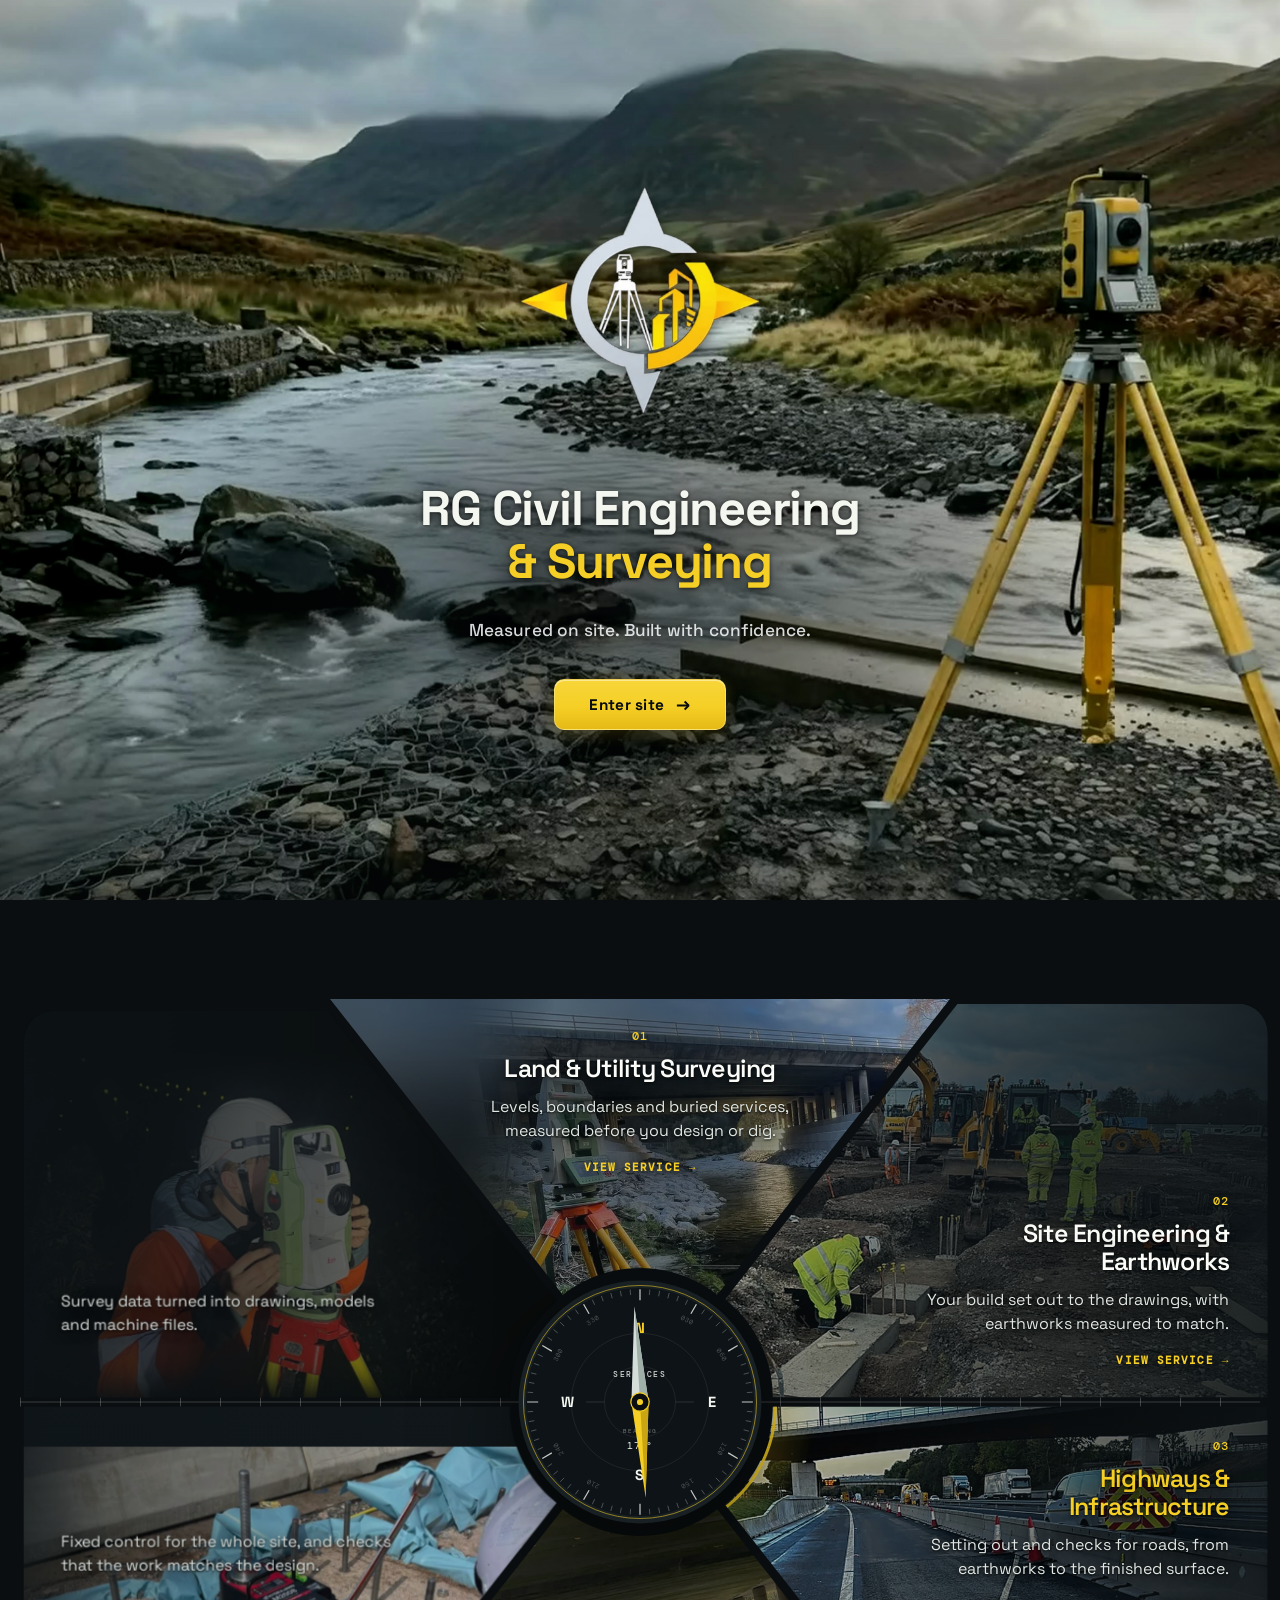
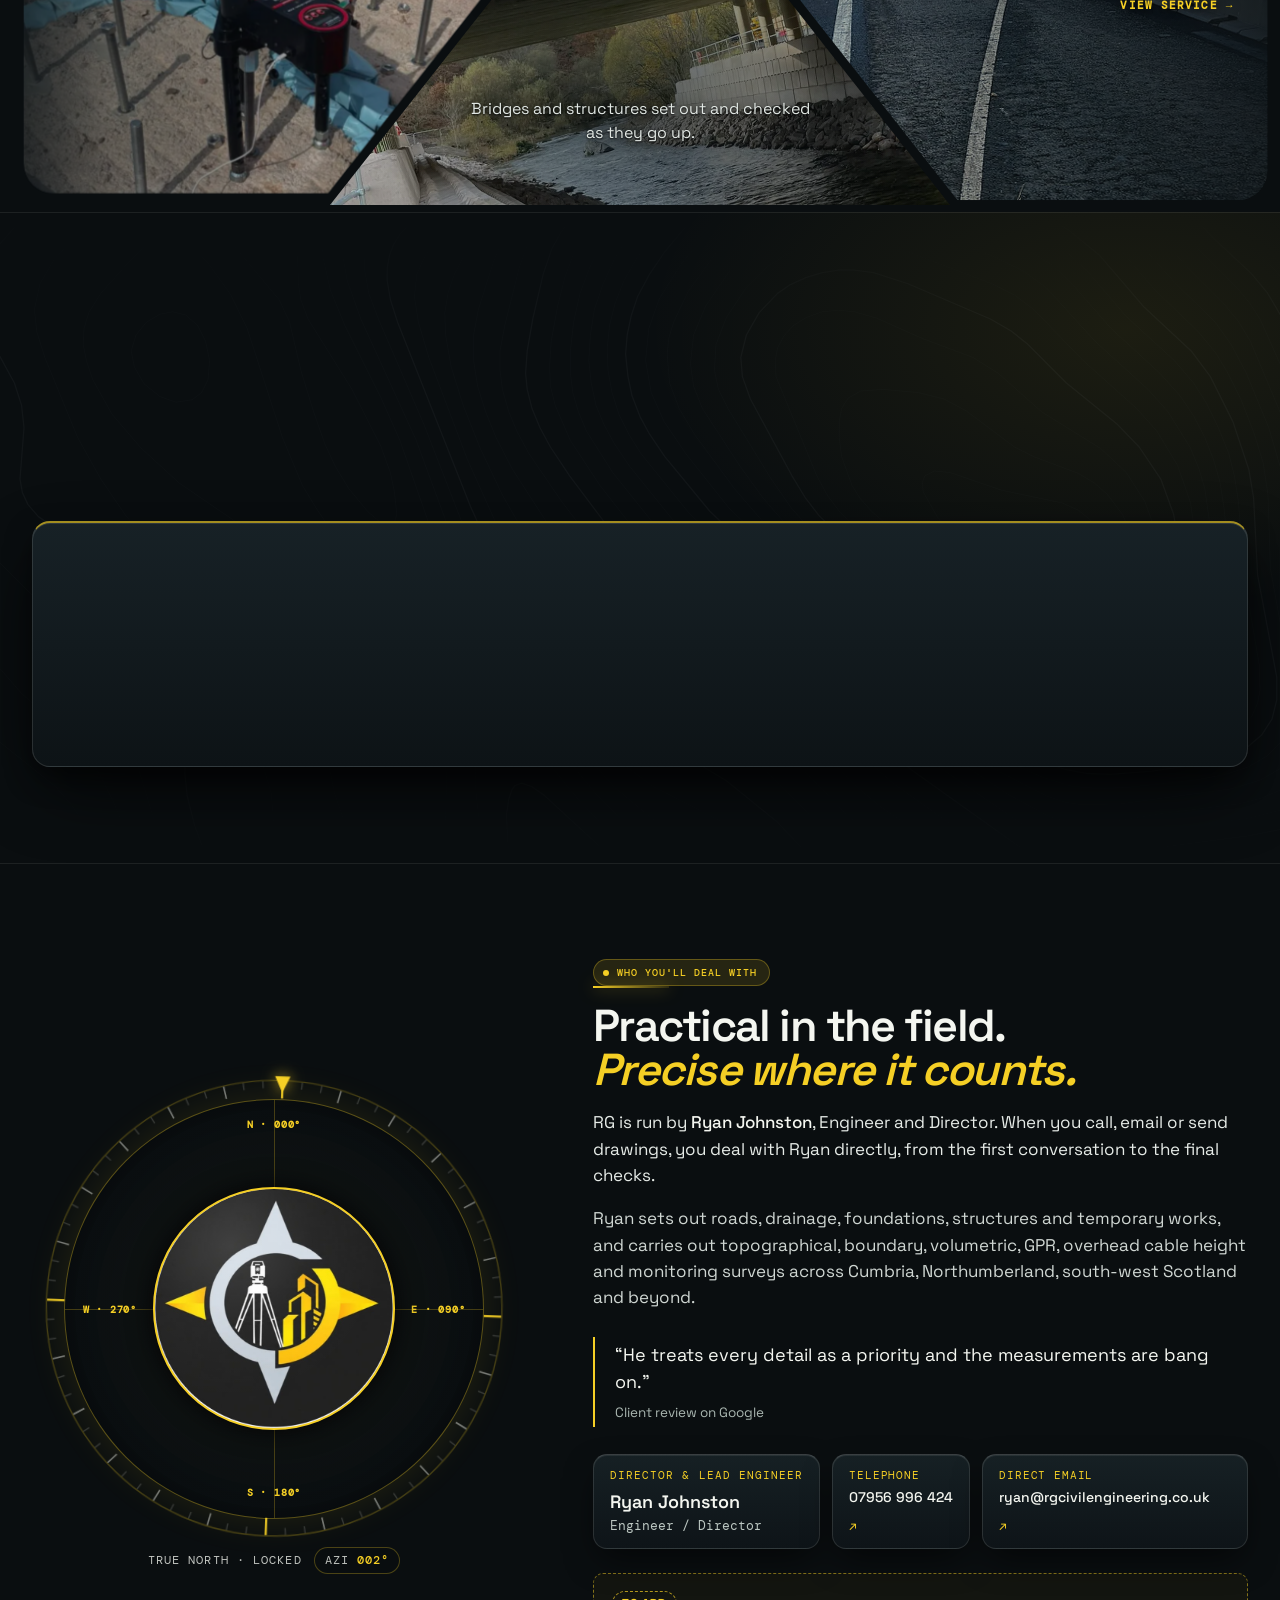
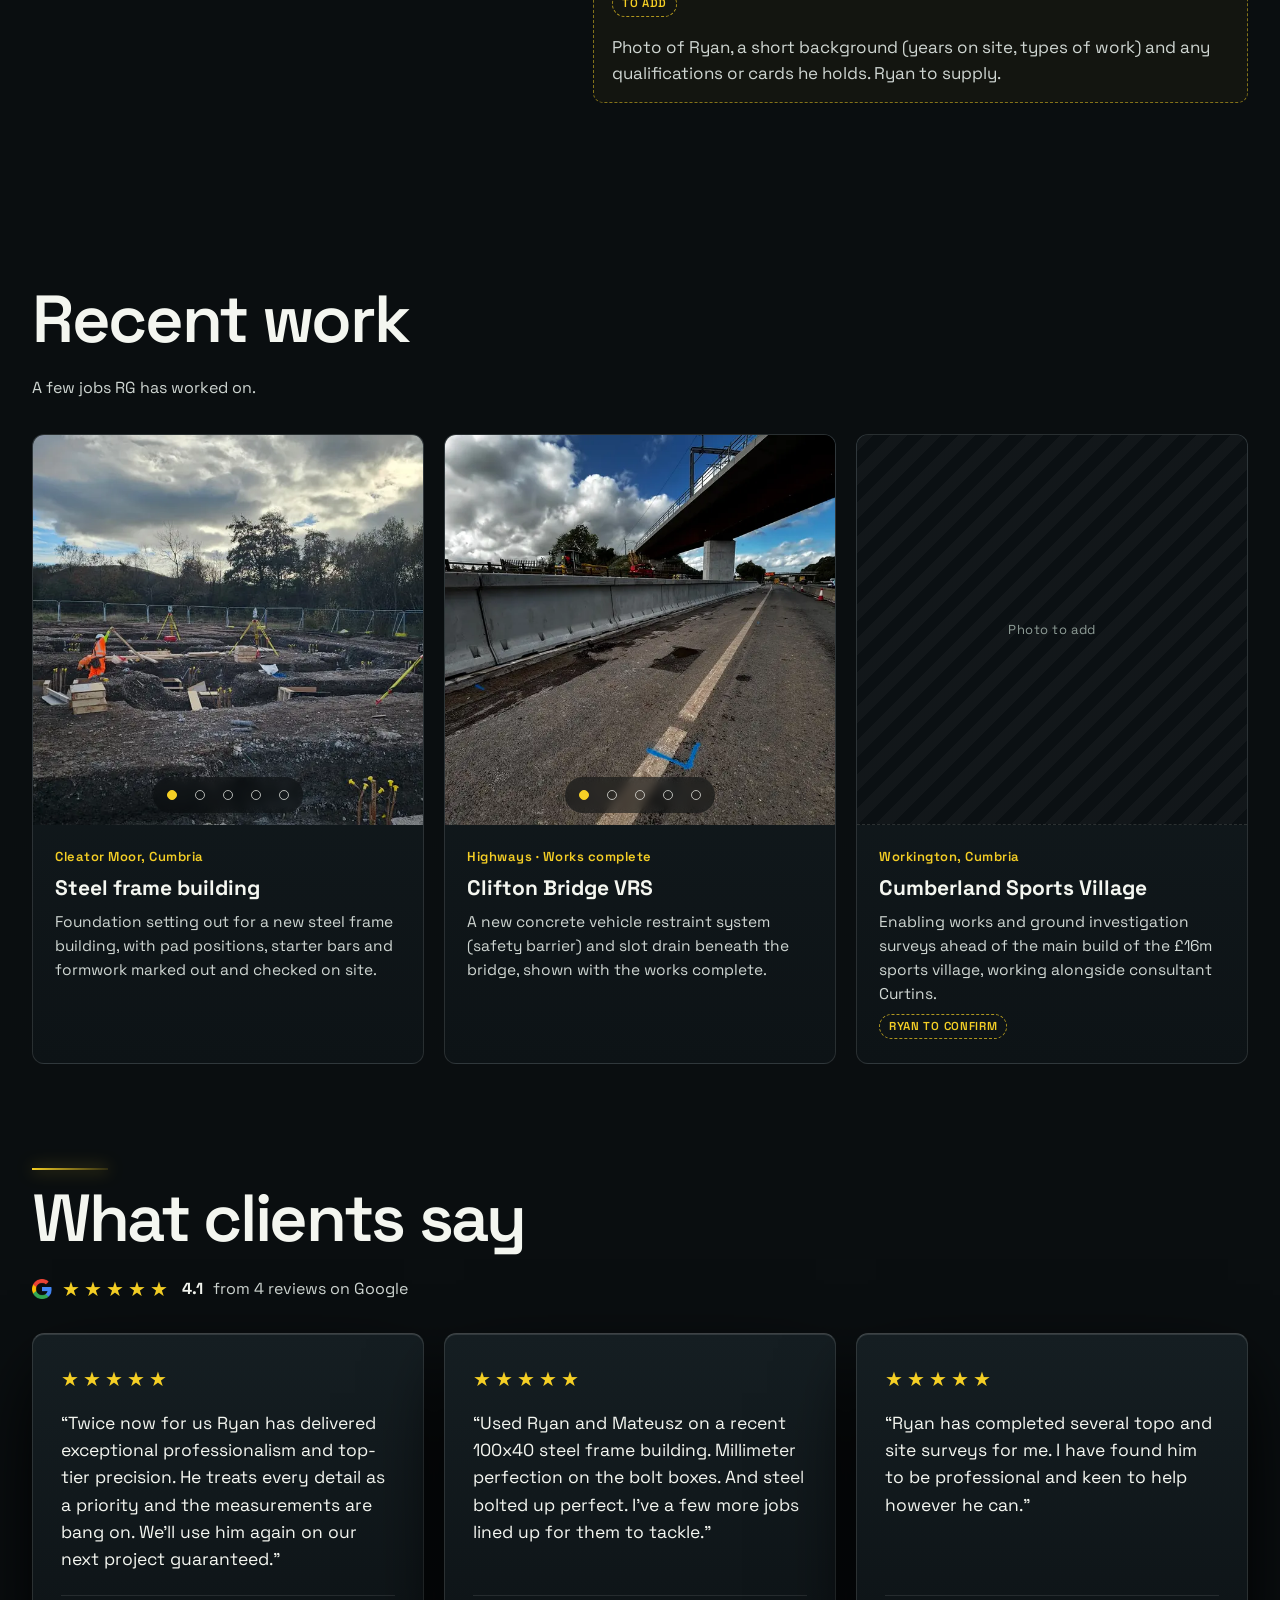
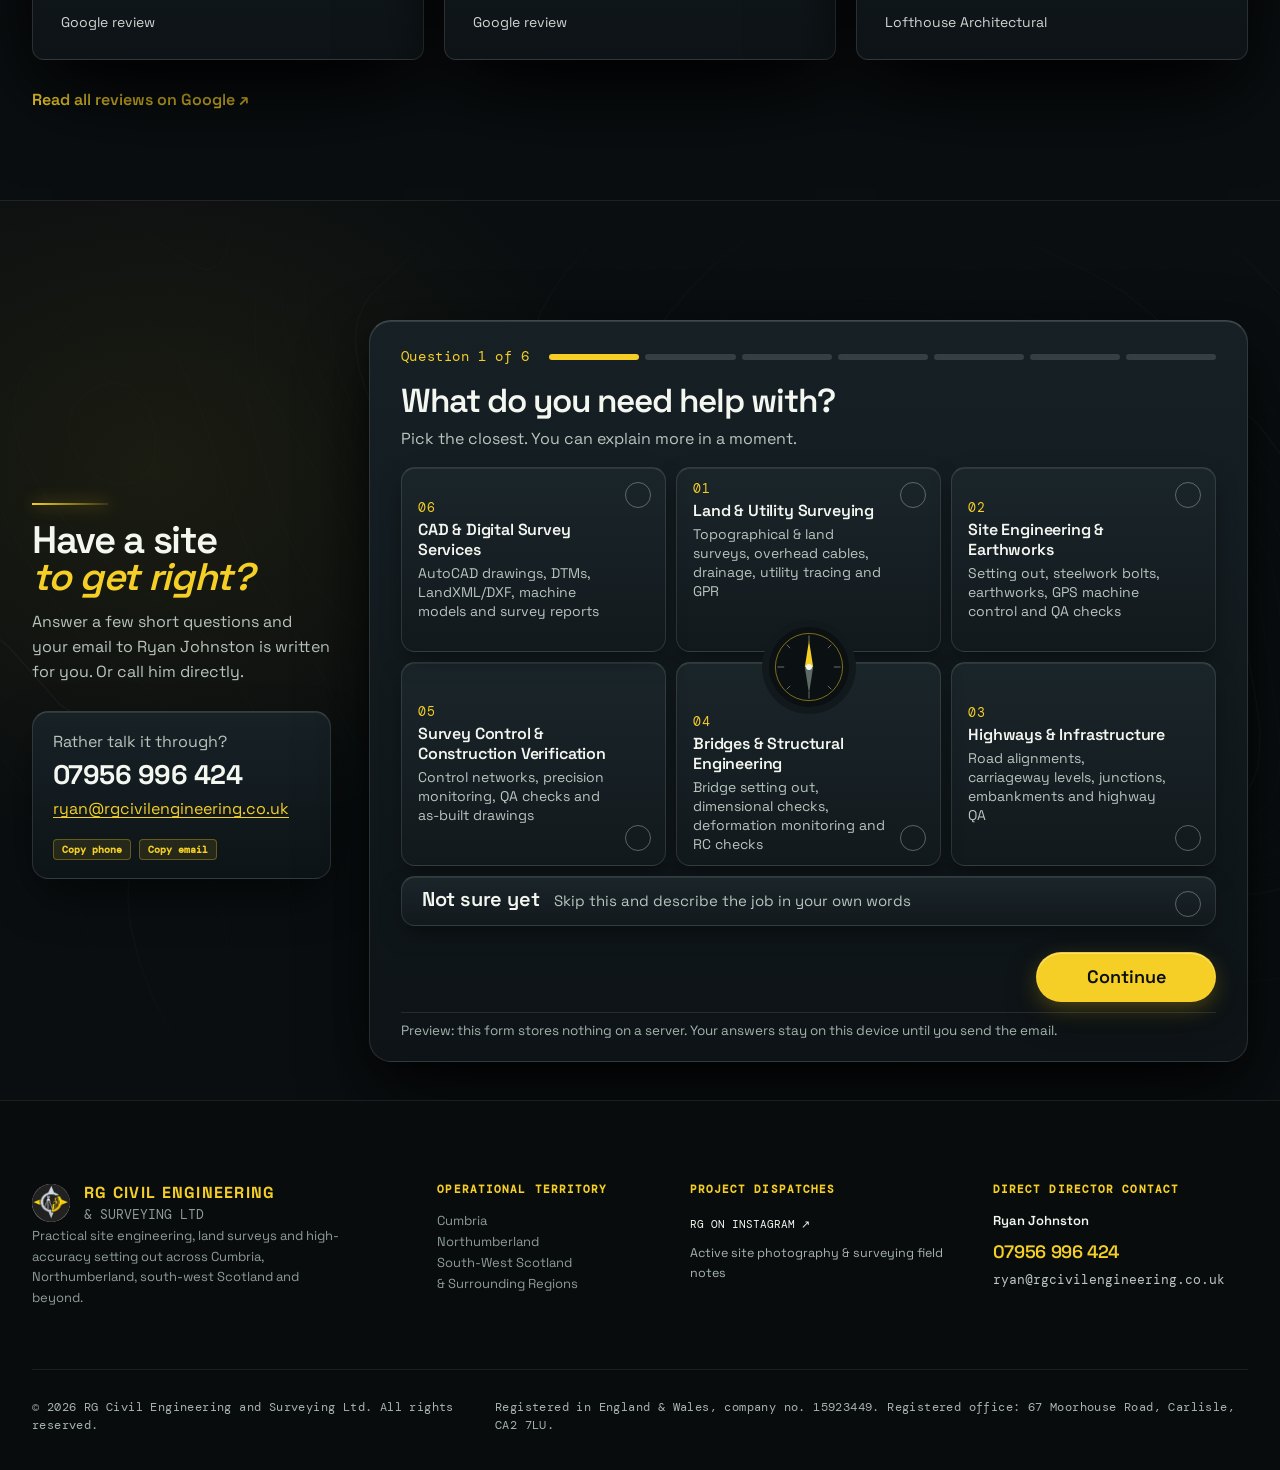
==== commit 7f9ebea1: "Keep desktop welcome screen active in half/split-screen desktop windows" ====
--- a/index.html
+++ b/index.html
@@ -14,12 +14,15 @@
     <link rel="preconnect" href="https://fonts.googleapis.com" />
     <link rel="preconnect" href="https://fonts.gstatic.com" crossorigin />
     <link href="https://fonts.googleapis.com/css2?family=DM+Mono:ital,wght@0,400;0,500;1,400&family=Space+Grotesk:wght@400;500;600;700&display=swap" rel="stylesheet" />
-    <link rel="stylesheet" href="styles.css?v=20261116-nomobwelcome" />
-    <!-- Welcome screen: Living 3D Compass & 4K Cinema Welcome Entrance (Desktop only for now) -->
+    <link rel="stylesheet" href="styles.css?v=20261117-desktopfix" />
+    <!-- Welcome screen: Living 3D Compass & 4K Cinema Welcome Entrance (Desktop active; actual touch phones/tablets skip for now) -->
     <script>
-      // Show living welcome screen on desktop on fresh visit and refresh; skip on mobile/portrait until mobile video is ready
-      var isMobileOrPortrait = window.matchMedia && window.matchMedia("(max-width: 768px), ((orientation: portrait) and (max-width: 1024px))").matches;
-      if (!isMobileOrPortrait && !location.search) {
+      // Show living welcome screen on desktop (including split/half-screen windows) on every visit/refresh;
+      // only skip on actual mobile/touch phones & tablets until mobile video is ready
+      var isMobileDevice =
+        /Mobi|Android|iPhone|iPad|iPod/i.test(navigator.userAgent) ||
+        (window.matchMedia && window.matchMedia("(hover: none) and (pointer: coarse) and (max-width: 1024px)").matches);
+      if (!isMobileDevice && !location.search) {
         if (!location.hash || location.hash === "#top" || location.hash === "#coverage") {
           document.documentElement.classList.add("has-welcome");
         }
--- a/styles.css
+++ b/styles.css
@@ -5876,8 +5876,9 @@
   transform: translateX(4px);
 }
 
-/* Mobile & portrait screens skip the welcome screen for now until dedicated vertical AI video is ready */
-@media (max-width: 768px), (orientation: portrait) and (max-width: 1024px) {
+/* Touch phones & tablets skip the welcome screen for now until dedicated vertical AI video is ready
+   (Desktop browsers in split-screen/half-screen windows retain pointer: fine and keep the welcome screen) */
+@media (hover: none) and (pointer: coarse) and (max-width: 1024px) {
   html.has-welcome body {
     overflow: auto;
   }
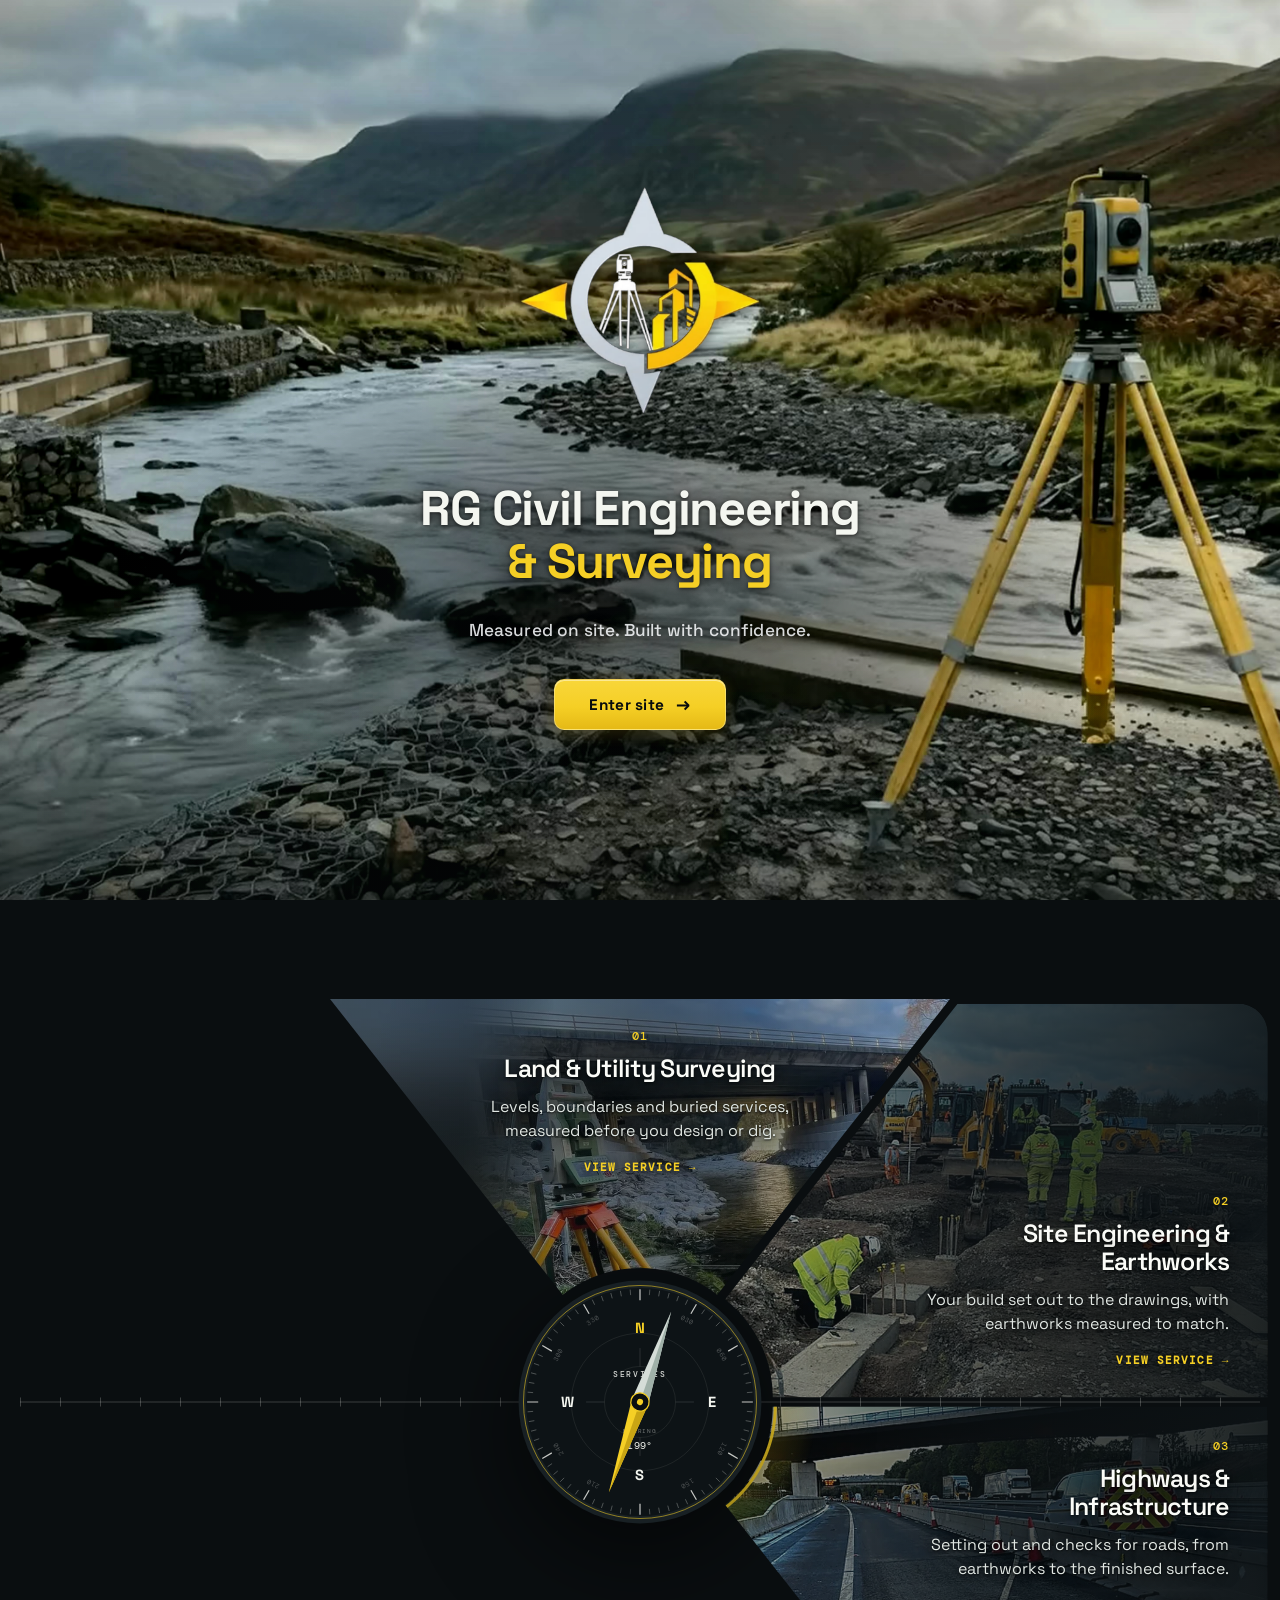
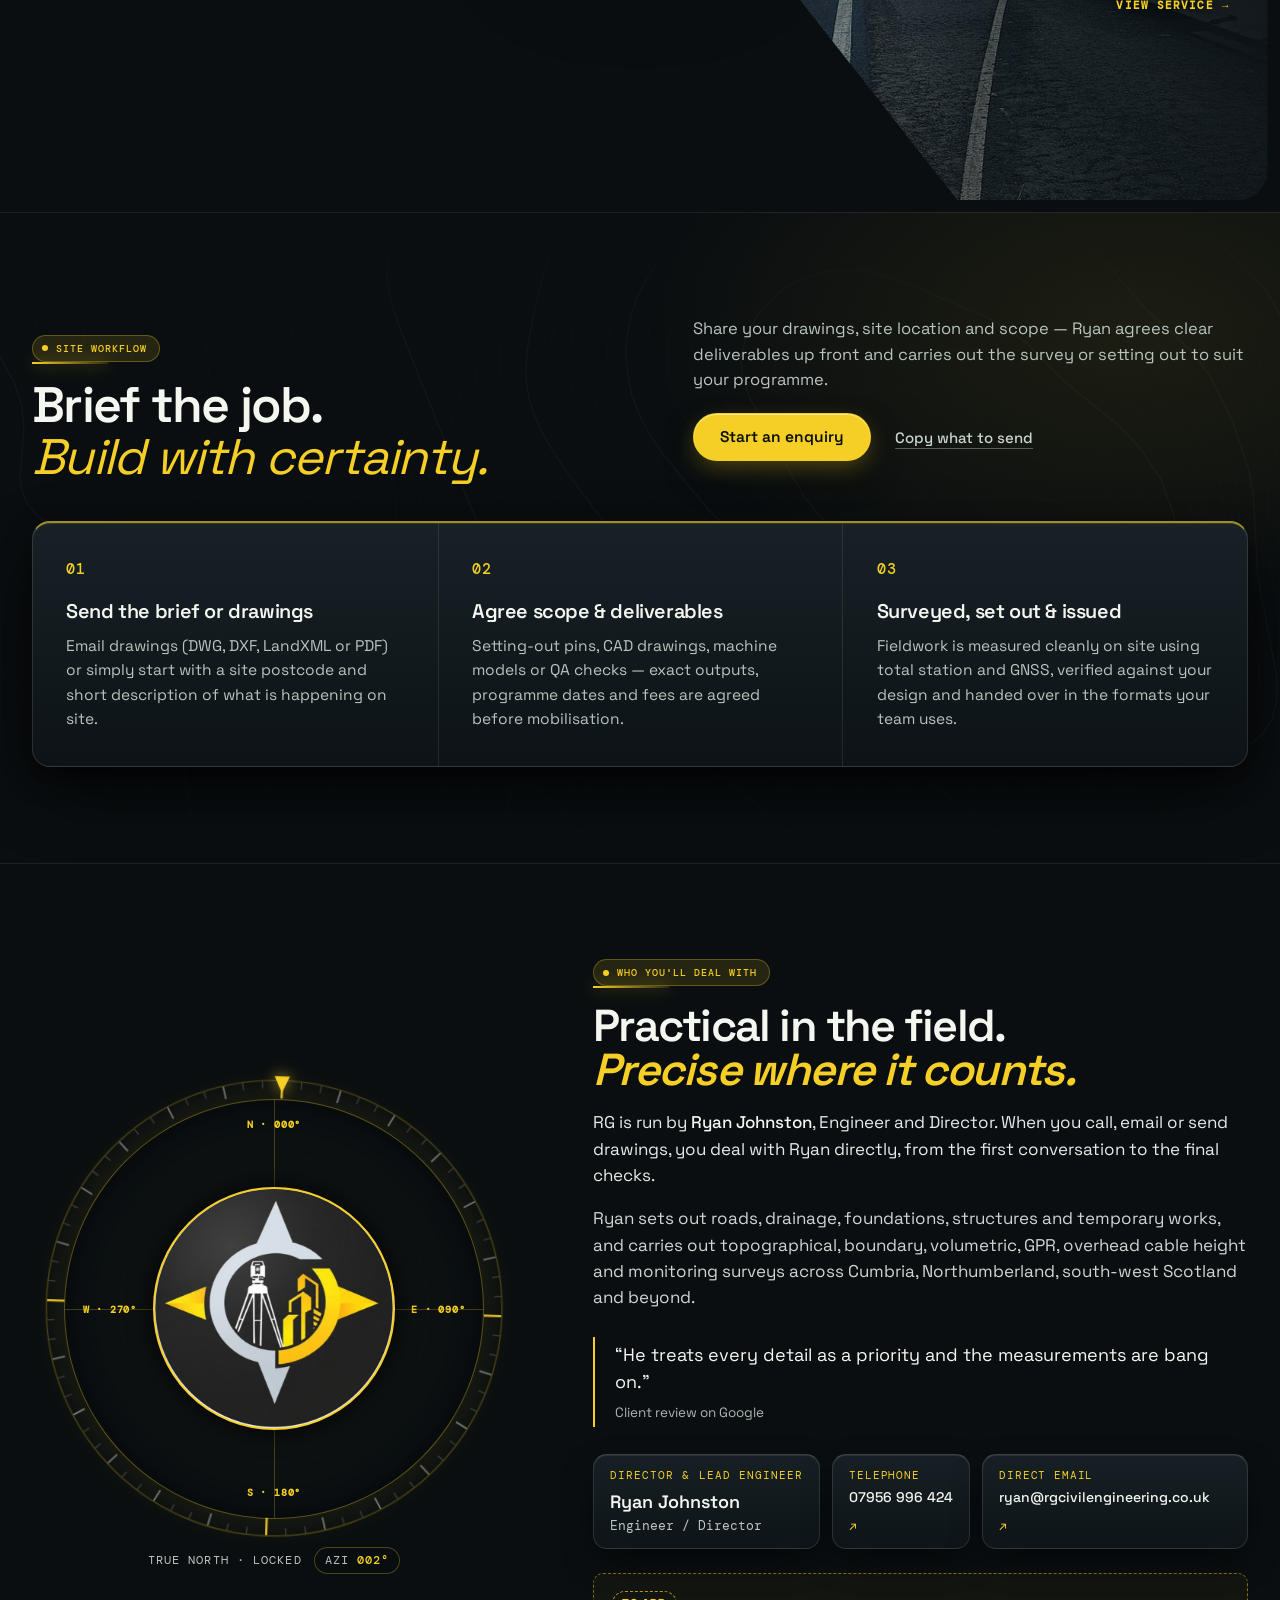
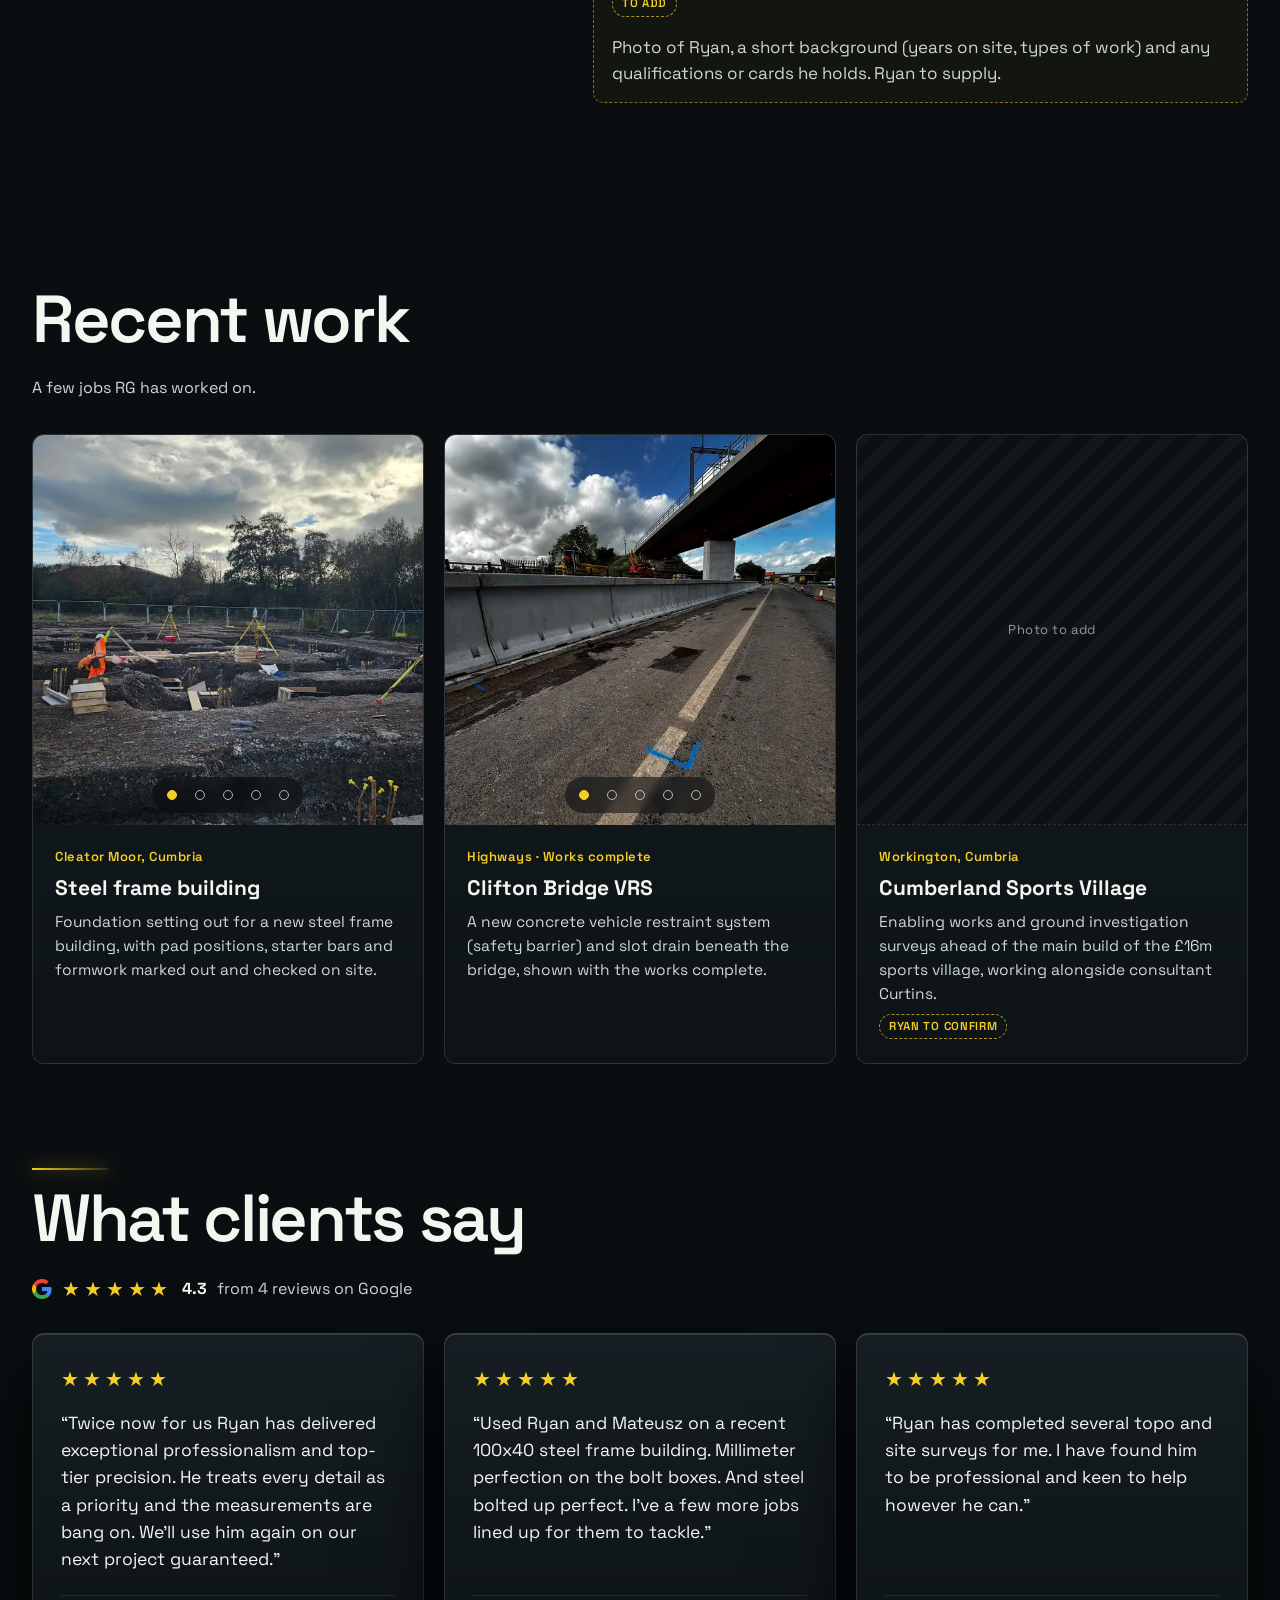
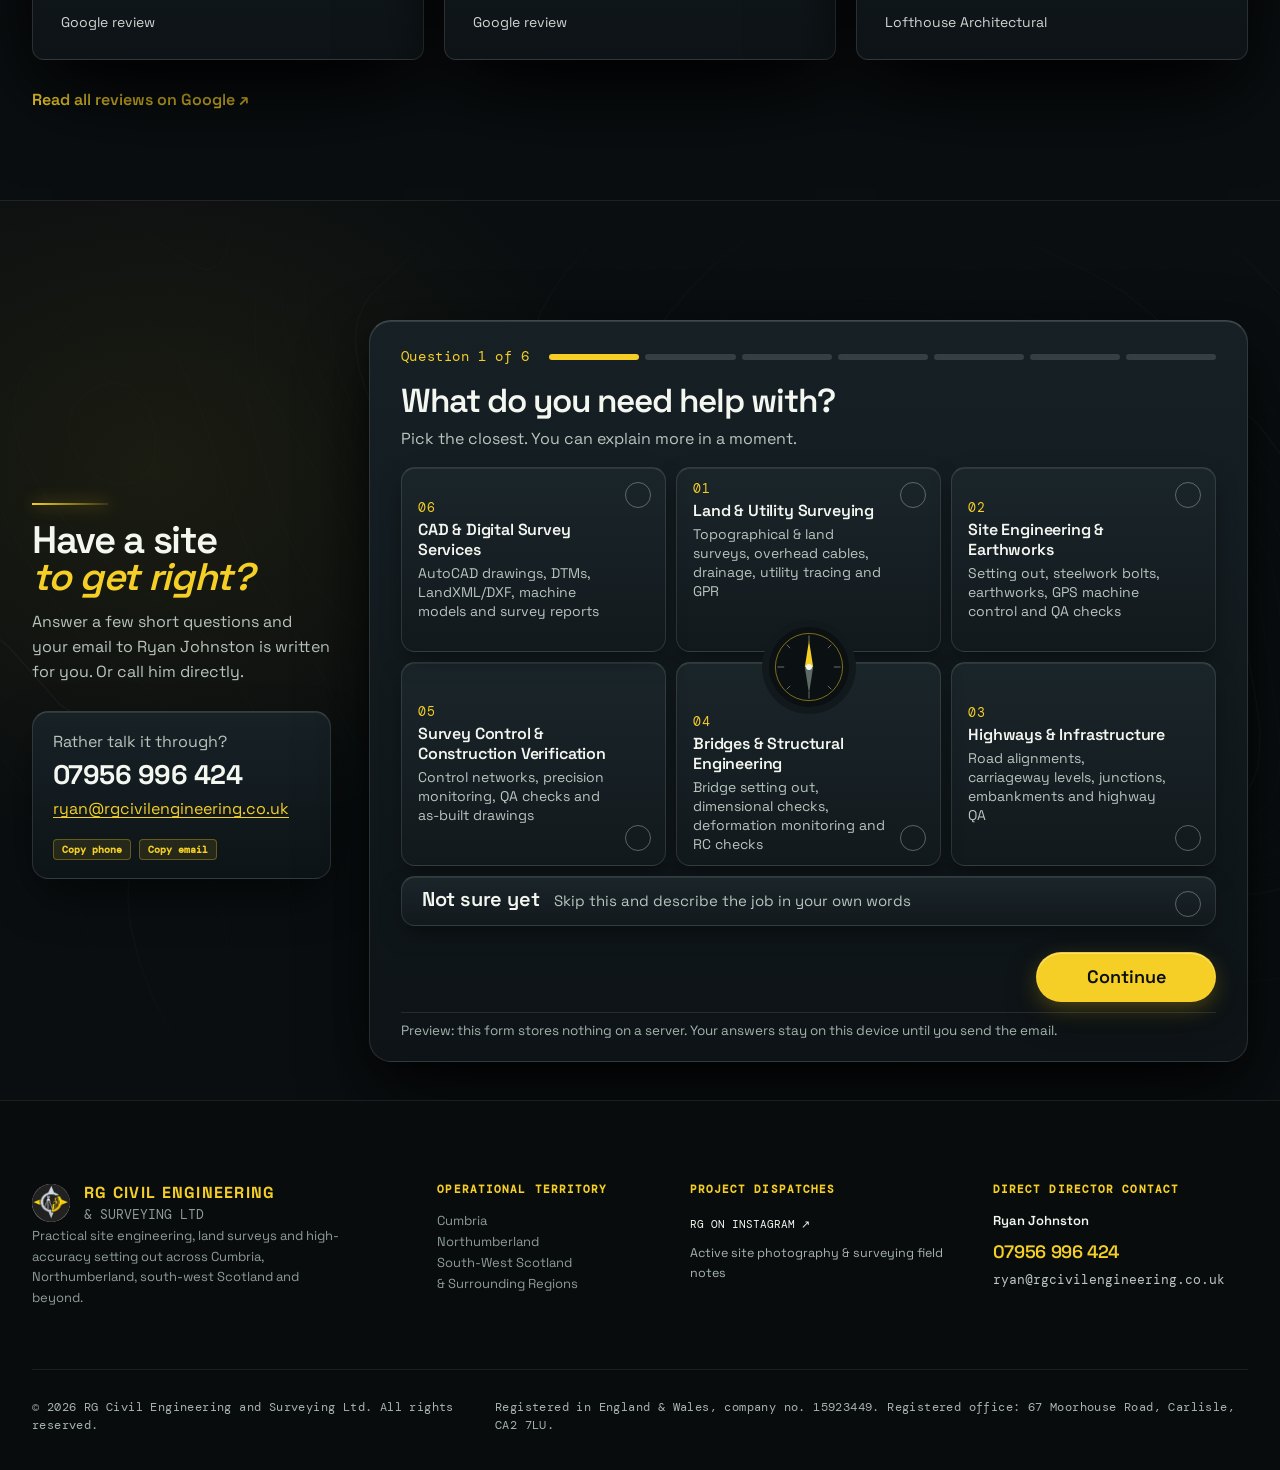
==== commit 47eec00b: "Restore optical iris portal fly-through welcome transition on desktop" ====
--- a/index.html
+++ b/index.html
@@ -14,7 +14,7 @@
     <link rel="preconnect" href="https://fonts.googleapis.com" />
     <link rel="preconnect" href="https://fonts.gstatic.com" crossorigin />
     <link href="https://fonts.googleapis.com/css2?family=DM+Mono:ital,wght@0,400;0,500;1,400&family=Space+Grotesk:wght@400;500;600;700&display=swap" rel="stylesheet" />
-    <link rel="stylesheet" href="styles.css?v=20261117-desktopfix" />
+    <link rel="stylesheet" href="styles.css?v=20261117-iris" />
     <!-- Welcome screen: Living 3D Compass & 4K Cinema Welcome Entrance (Desktop active; actual touch phones/tablets skip for now) -->
     <script>
       // Show living welcome screen on desktop (including split/half-screen windows) on every visit/refresh;
@@ -34,39 +34,42 @@
 
     <!-- Full-Viewport Welcome Screen: 4K Cumbrian River Survey with Living 3D RG Compass -->
     <div class="welcome-screen cinema-welcome-stage" id="welcome-screen" role="dialog" aria-modal="true" aria-labelledby="welcome-heading" data-welcome>
-      <!-- Looping 4K Landscape Video Background (Loaded only when welcome screen is active on desktop) -->
-      <div class="cinema-stage" id="cinemaStage" aria-hidden="true">
-        <video
-          class="cinema-media"
-          autoplay
-          muted
-          loop
-          playsinline
-          poster="assets/video/cumbria-river-survey-4k-poster.jpg"
-          data-desktop-src="assets/video/cumbria-river-survey-4k.mp4"
-          id="bgVideo"
-        >
-          <img
+      <!-- Portal Veil (masked to open a circular optical aperture through the compass centre) -->
+      <div class="cinema-portal-veil" id="cinemaPortalVeil" aria-hidden="true">
+        <!-- Looping 4K Landscape Video Background (Loaded only when welcome screen is active on desktop) -->
+        <div class="cinema-stage" id="cinemaStage" aria-hidden="true">
+          <video
             class="cinema-media"
-            src="assets/video/cumbria-river-survey-4k-poster.jpg"
-            alt="RG Civil Engineering and Surveying Cumbrian River Survey"
-          />
-        </video>
-        <script>
-          (function () {
-            var v = document.getElementById("bgVideo");
-            if (!v || !document.documentElement.classList.contains("has-welcome")) return;
-            v.src = v.dataset.desktopSrc;
-            v.load();
-            if (!window.matchMedia("(prefers-reduced-motion: reduce)").matches) {
-              v.play().catch(function () {});
-            }
-          })();
-        </script>
+            autoplay
+            muted
+            loop
+            playsinline
+            poster="assets/video/cumbria-river-survey-4k-poster.jpg"
+            data-desktop-src="assets/video/cumbria-river-survey-4k.mp4"
+            id="bgVideo"
+          >
+            <img
+              class="cinema-media"
+              src="assets/video/cumbria-river-survey-4k-poster.jpg"
+              alt="RG Civil Engineering and Surveying Cumbrian River Survey"
+            />
+          </video>
+          <script>
+            (function () {
+              var v = document.getElementById("bgVideo");
+              if (!v || !document.documentElement.classList.contains("has-welcome")) return;
+              v.src = v.dataset.desktopSrc;
+              v.load();
+              if (!window.matchMedia("(prefers-reduced-motion: reduce)").matches) {
+                v.play().catch(function () {});
+              }
+            })();
+          </script>
+        </div>
+
+        <!-- Subtle Dark Gradient Behind Central Composition -->
+        <div class="cinema-backdrop" aria-hidden="true"></div>
       </div>
-
-      <!-- Subtle Dark Gradient Behind Central Composition -->
-      <div class="cinema-backdrop" aria-hidden="true"></div>
 
       <!-- Central Focal Composition -->
       <div class="cinema-center" id="welcomeCenter">
@@ -947,6 +950,6 @@
       </div>
     </div>
 
-    <script src="app.js?v=20261114-servicesphone"></script>
+    <script src="app.js?v=20261117-iris"></script>
   </body>
 </html>
--- a/styles.css
+++ b/styles.css
@@ -5587,17 +5587,24 @@
   display: grid;
   place-items: center;
   padding: clamp(24px, 5vh, 56px) clamp(20px, 5vw, 64px);
-  background: var(--ink);
+  background: transparent;
   color: var(--paper);
   overflow: hidden;
-  transition:
-    transform 0.72s cubic-bezier(0.23, 1, 0.32, 1),
-    opacity 0.65s cubic-bezier(0.23, 1, 0.32, 1);
+  transition: opacity 0.28s ease;
 }
 
 html.has-welcome .welcome-screen.is-leaving {
-  transform: translateY(-100%);
   opacity: 0;
+  pointer-events: none;
+}
+
+/* Veil carrying the 4K river video + backdrop — masked open from the compass centre during entry */
+.cinema-portal-veil {
+  position: absolute;
+  inset: 0;
+  z-index: 1;
+  background: var(--ink);
+  overflow: hidden;
   pointer-events: none;
 }
 
@@ -5607,7 +5614,7 @@
   inset: -2.5%;
   width: 105%;
   height: 105%;
-  z-index: -2;
+  z-index: 0;
   pointer-events: none;
   will-change: transform;
   animation: stageBreathe 20s ease-in-out infinite alternate;
@@ -5632,7 +5639,7 @@
 .cinema-backdrop {
   position: absolute;
   inset: 0;
-  z-index: -1;
+  z-index: 1;
   pointer-events: none;
   background:
     radial-gradient(
@@ -5653,7 +5660,7 @@
 /* Spacious, Centred Brand Arrangement */
 .cinema-center {
   position: relative;
-  z-index: 2;
+  z-index: 4;
   display: flex;
   flex-direction: column;
   align-items: center;
@@ -5764,12 +5771,30 @@
     transform 0.34s cubic-bezier(0.2, 1.2, 0.35, 1);
 }
 
+html.welcome-entering .compass-emblem-stage {
+  will-change: transform, opacity;
+}
+
 html.welcome-entering .compass-medallion-3d {
   animation: compassBearingLock 0.36s cubic-bezier(0.4, 0, 0.2, 1) forwards !important;
 }
 
 html.welcome-entering .compass-relief-img {
   transform: translateZ(18px);
+}
+
+/* Drop soft filter shadow while zooming past camera for locked 60fps clarity */
+html.welcome-pushing .compass-medallion-3d {
+  filter: none;
+}
+
+/* Hold first hero photo still during portal flight so camera settles cleanly */
+html.welcome-entering .hero-slide {
+  transition: none !important;
+}
+html.welcome-entering .hero-slide[data-hero-slide="0"] img {
+  transform: scale(1) !important;
+  transition: none !important;
 }
 
 @keyframes compassBearingLock {
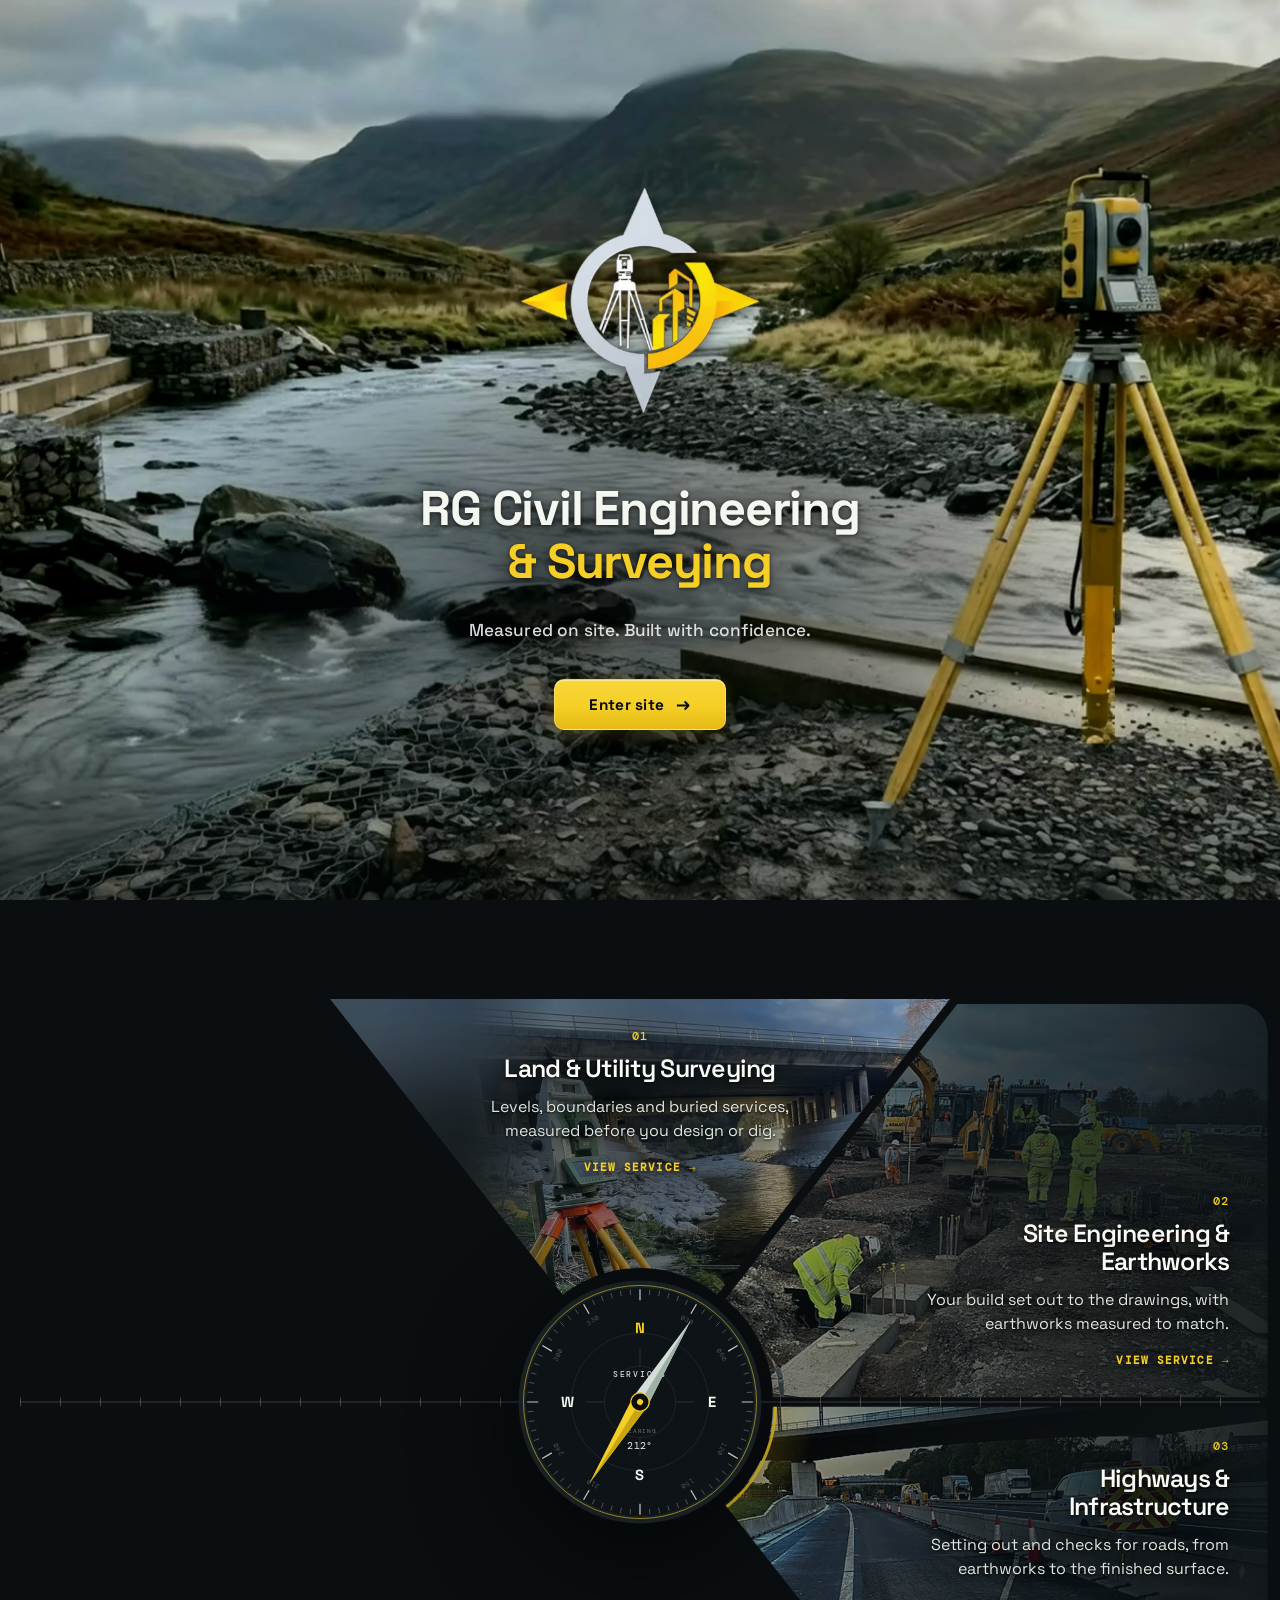
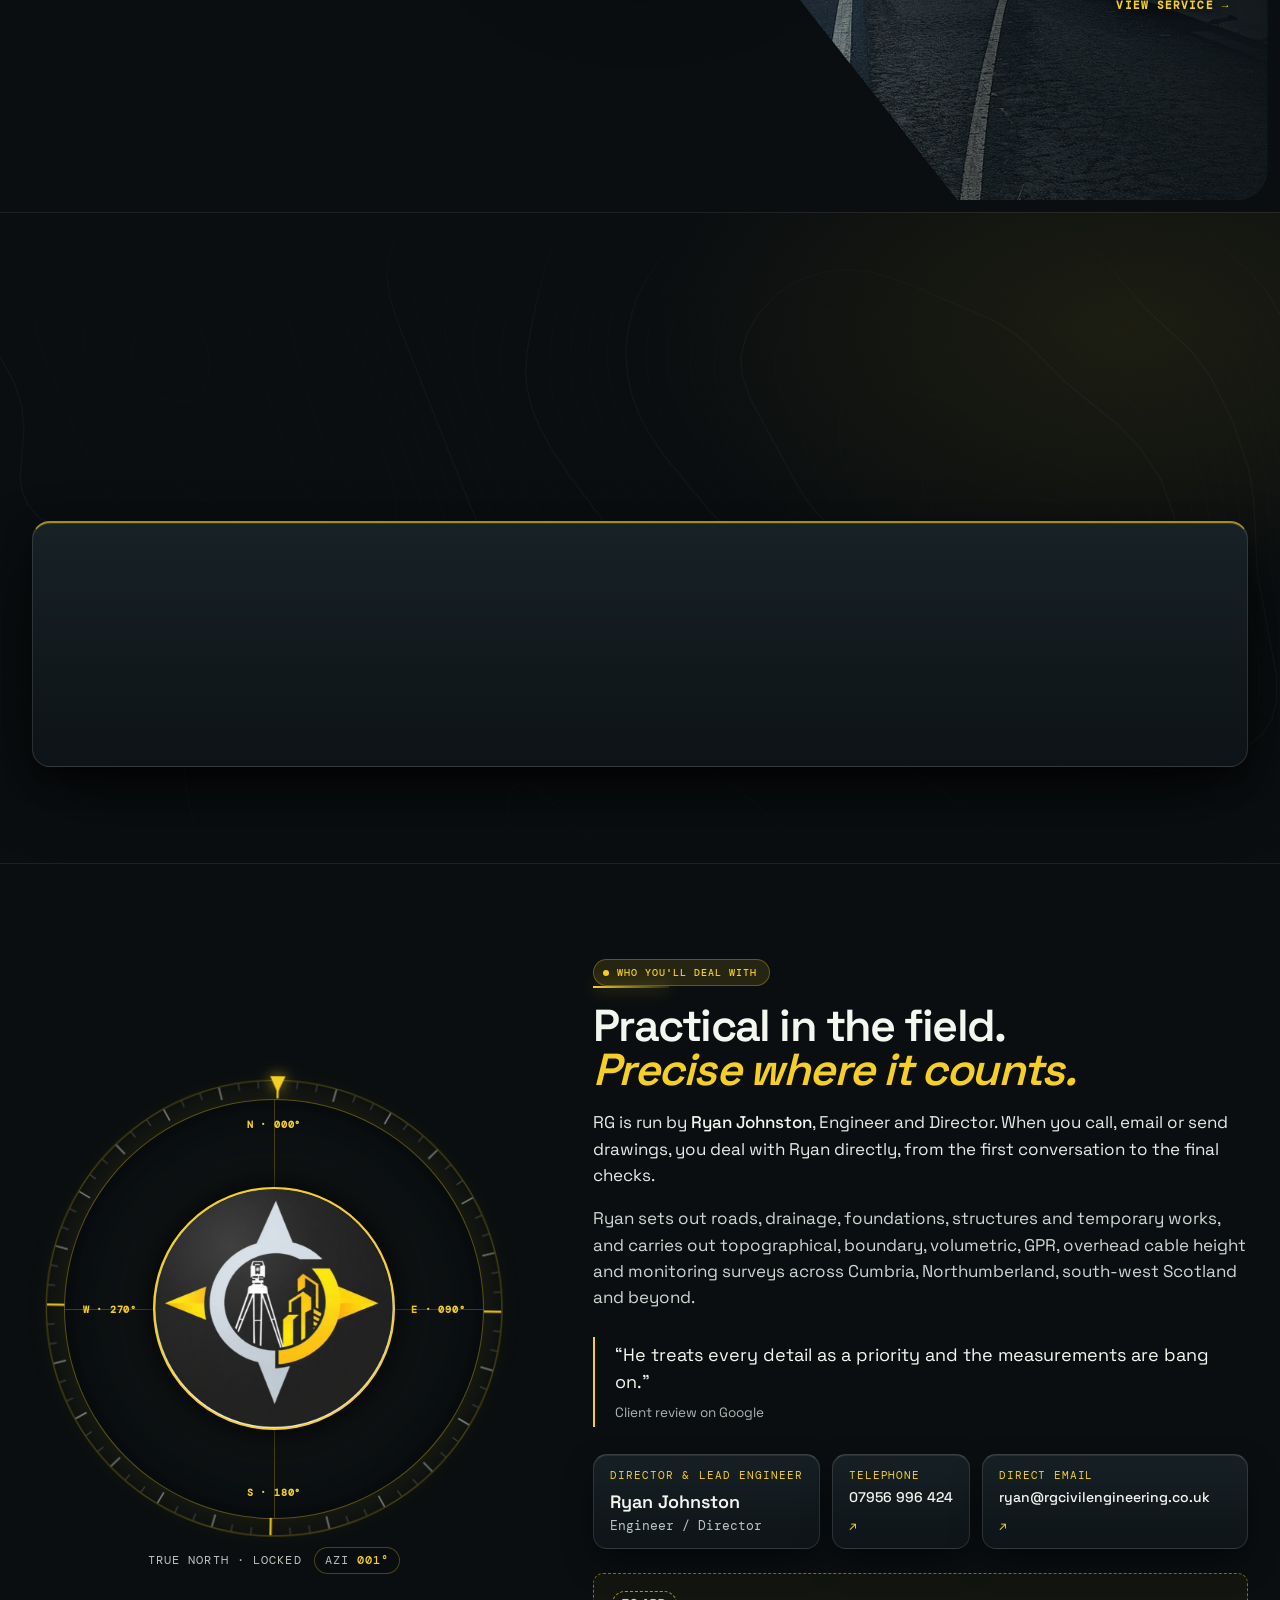
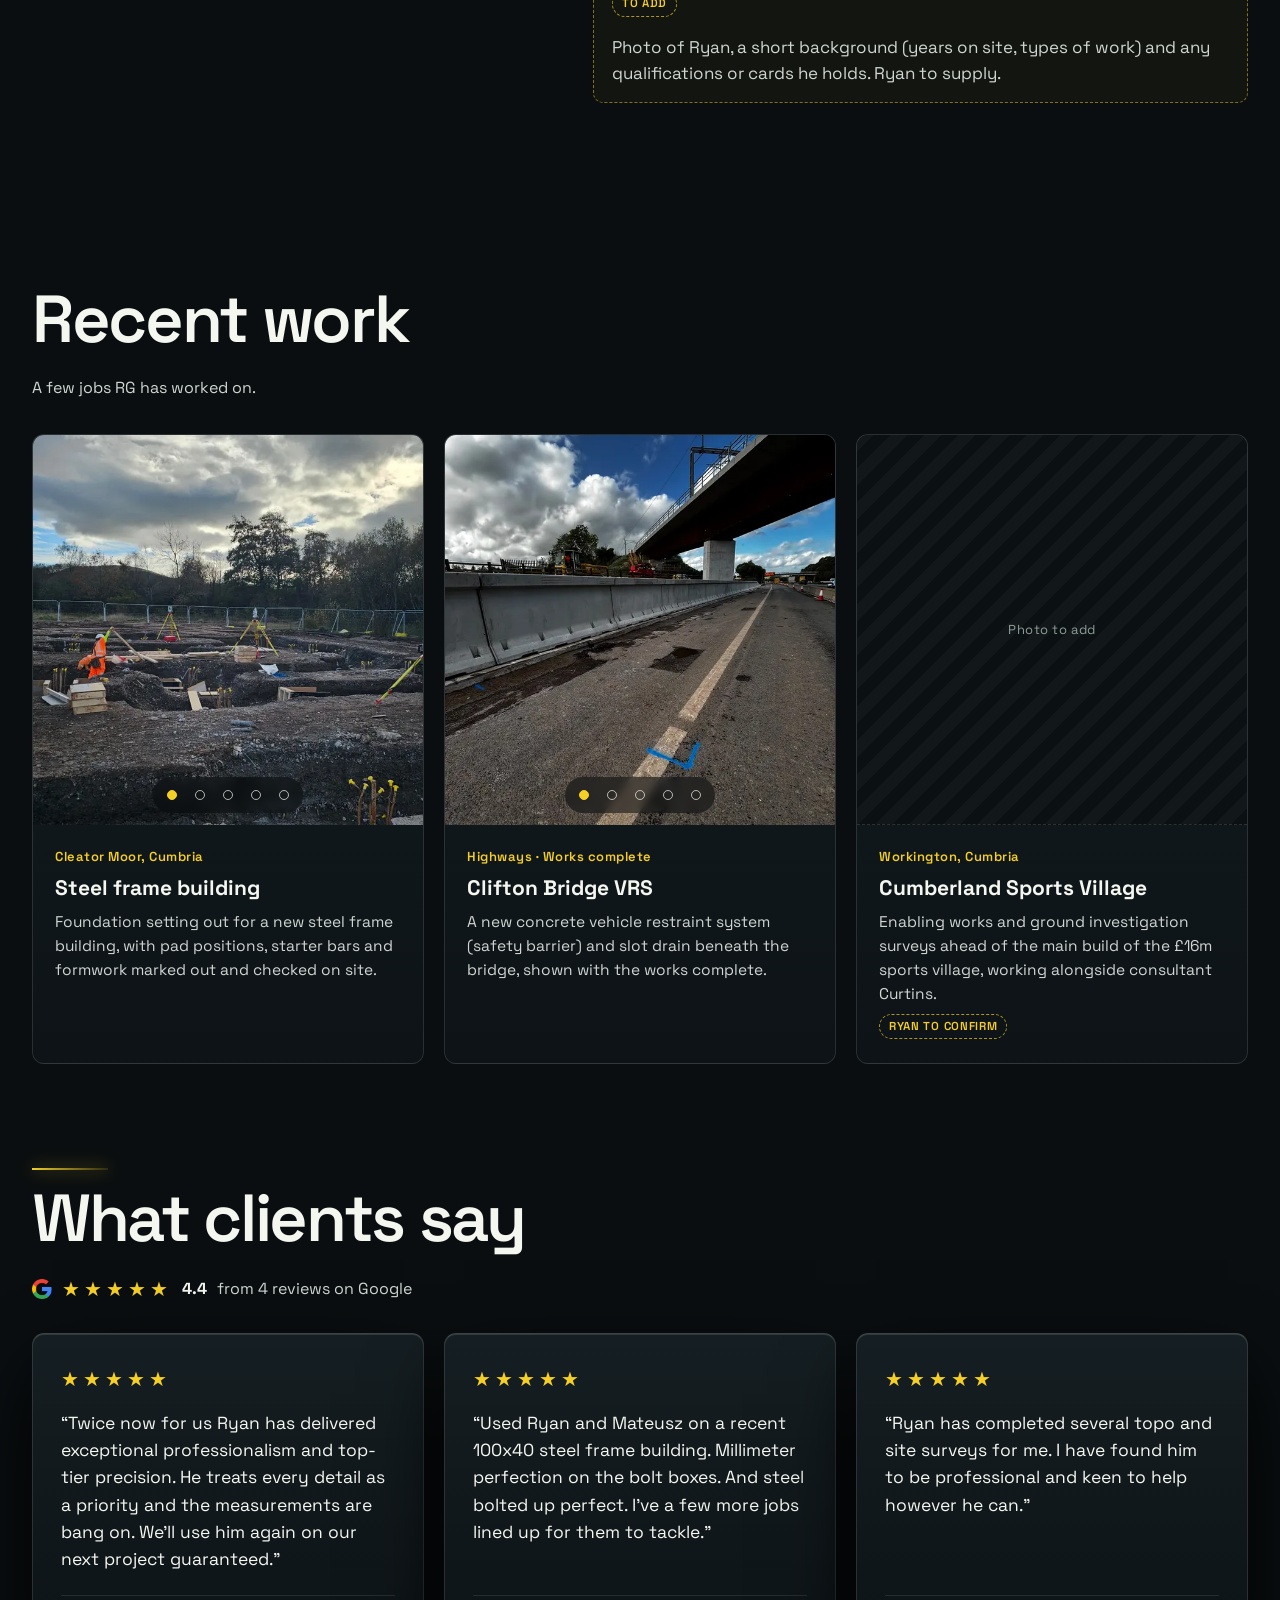
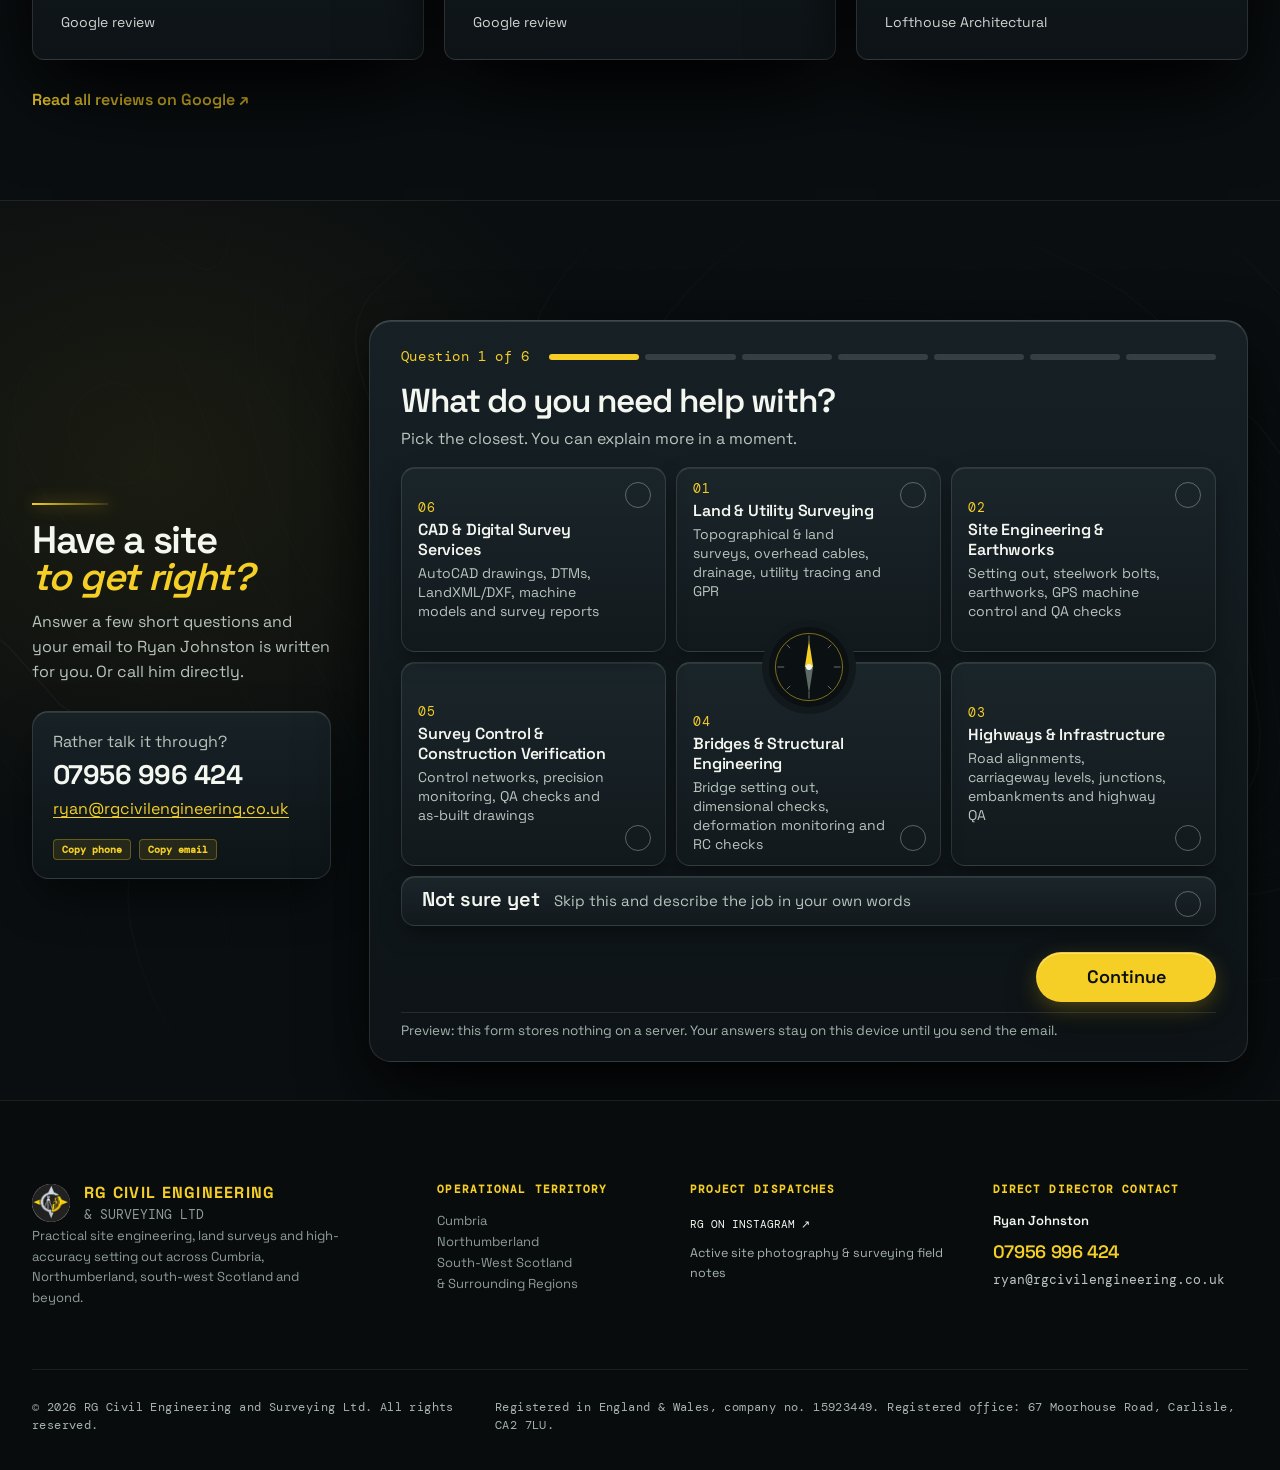
==== commit ce7a55e8: "Make 9:16 Google Flow mobile welcome screen + iris transition live (desktop untouched)" ====
--- a/index.html
+++ b/index.html
@@ -14,17 +14,20 @@
     <link rel="preconnect" href="https://fonts.googleapis.com" />
     <link rel="preconnect" href="https://fonts.gstatic.com" crossorigin />
     <link href="https://fonts.googleapis.com/css2?family=DM+Mono:ital,wght@0,400;0,500;1,400&family=Space+Grotesk:wght@400;500;600;700&display=swap" rel="stylesheet" />
-    <link rel="stylesheet" href="styles.css?v=20261117-iris" />
-    <!-- Welcome screen: Living 3D Compass & 4K Cinema Welcome Entrance (Desktop active; actual touch phones/tablets skip for now) -->
+    <link rel="stylesheet" href="styles.css?v=20261119-mobilelive" />
+    <!-- Welcome screen: Living 3D Compass & Cinema Welcome Entrance (Desktop 4K landscape / Mobile 9:16 portrait) -->
     <script>
-      // Show living welcome screen on desktop (including split/half-screen windows) on every visit/refresh;
-      // only skip on actual mobile/touch phones & tablets until mobile video is ready
+      // Show living welcome screen on every fresh visit and refresh;
+      // tag actual mobile/touch phones & tablets so mobile loads dedicated 9:16 video + layout cleanly (desktop untouched)
       var isMobileDevice =
         /Mobi|Android|iPhone|iPad|iPod/i.test(navigator.userAgent) ||
         (window.matchMedia && window.matchMedia("(hover: none) and (pointer: coarse) and (max-width: 1024px)").matches);
-      if (!isMobileDevice && !location.search) {
+      if (!location.search) {
         if (!location.hash || location.hash === "#top" || location.hash === "#coverage") {
           document.documentElement.classList.add("has-welcome");
+          if (isMobileDevice) {
+            document.documentElement.classList.add("is-mobile-welcome");
+          }
         }
       }
     </script>
@@ -32,11 +35,11 @@
   <body>
     <a class="skip-link" href="#main">Skip to main content</a>
 
-    <!-- Full-Viewport Welcome Screen: 4K Cumbrian River Survey with Living 3D RG Compass -->
+    <!-- Full-Viewport Welcome Screen: Cumbrian River Survey with Living 3D RG Compass -->
     <div class="welcome-screen cinema-welcome-stage" id="welcome-screen" role="dialog" aria-modal="true" aria-labelledby="welcome-heading" data-welcome>
       <!-- Portal Veil (masked to open a circular optical aperture through the compass centre) -->
       <div class="cinema-portal-veil" id="cinemaPortalVeil" aria-hidden="true">
-        <!-- Looping 4K Landscape Video Background (Loaded only when welcome screen is active on desktop) -->
+        <!-- Looping Responsive Video Background (4K Landscape Desktop / 9:16 Portrait Mobile) -->
         <div class="cinema-stage" id="cinemaStage" aria-hidden="true">
           <video
             class="cinema-media"
@@ -44,8 +47,13 @@
             muted
             loop
             playsinline
+            webkit-playsinline
+            preload="auto"
             poster="assets/video/cumbria-river-survey-4k-poster.jpg"
             data-desktop-src="assets/video/cumbria-river-survey-4k.mp4"
+            data-desktop-poster="assets/video/cumbria-river-survey-4k-poster.jpg"
+            data-mobile-src="assets/video/cumbria-river-survey-mobile.mp4?v=20261118-flow"
+            data-mobile-poster="assets/video/cumbria-river-survey-mobile-poster.jpg?v=20261118-flow"
             id="bgVideo"
           >
             <img
@@ -58,11 +66,28 @@
             (function () {
               var v = document.getElementById("bgVideo");
               if (!v || !document.documentElement.classList.contains("has-welcome")) return;
-              v.src = v.dataset.desktopSrc;
+              var isMob = document.documentElement.classList.contains("is-mobile-welcome");
+              var nextSrc = isMob ? v.dataset.mobileSrc : v.dataset.desktopSrc;
+              var nextPoster = isMob ? v.dataset.mobilePoster : v.dataset.desktopPoster;
+              if (nextPoster) v.setAttribute("poster", nextPoster);
+              v.defaultMuted = true;
+              v.muted = true;
+              v.playsInline = true;
+              v.setAttribute("playsinline", "");
+              v.setAttribute("webkit-playsinline", "");
+              v.src = nextSrc;
               v.load();
-              if (!window.matchMedia("(prefers-reduced-motion: reduce)").matches) {
-                v.play().catch(function () {});
+              var rm = window.matchMedia("(prefers-reduced-motion: reduce)");
+              function playVid() {
+                if (!rm.matches && v.paused) {
+                  var p = v.play();
+                  if (p && p.catch) p.catch(function () {});
+                }
               }
+              playVid();
+              v.addEventListener("loadeddata", playVid);
+              v.addEventListener("canplay", playVid);
+              if (isMob) window.addEventListener("touchstart", playVid, { passive: true, once: true });
             })();
           </script>
         </div>
--- a/styles.css
+++ b/styles.css
@@ -5901,21 +5901,47 @@
   transform: translateX(4px);
 }
 
-/* Touch phones & tablets skip the welcome screen for now until dedicated vertical AI video is ready
-   (Desktop browsers in split-screen/half-screen windows retain pointer: fine and keep the welcome screen) */
-@media (hover: none) and (pointer: coarse) and (max-width: 1024px) {
-  html.has-welcome body {
-    overflow: auto;
-  }
-  html.has-welcome .welcome-screen,
-  .welcome-screen {
-    display: none !important;
-  }
-  html.has-welcome:not(.welcome-opening) .hero-enter,
-  html.has-welcome:not(.welcome-opening) .hero-traverse-line,
-  html.has-welcome:not(.welcome-opening) .hero-stn {
-    animation-play-state: running;
-  }
+/* Mobile / Touch Portrait Welcome Screen — strictly scoped to html.is-mobile-welcome (desktop untouched) */
+html.is-mobile-welcome .cinema-media {
+  object-position: 88% 50%;
+}
+html.is-mobile-welcome .cinema-backdrop {
+  background:
+    radial-gradient(
+      ellipse 84% 34% at 50% 60%,
+      rgba(7, 11, 13, 0.54) 0%,
+      rgba(7, 11, 13, 0.26) 56%,
+      transparent 88%
+    ),
+    linear-gradient(
+      180deg,
+      rgba(7, 11, 13, 0.14) 0%,
+      transparent 24%,
+      transparent 74%,
+      rgba(7, 11, 13, 0.42) 100%
+    );
+}
+html.is-mobile-welcome .cinema-center {
+  padding-bottom: clamp(22px, 5vh, 48px);
+}
+html.is-mobile-welcome .compass-emblem-stage {
+  width: clamp(164px, 43vw, 198px);
+  height: clamp(164px, 43vw, 198px);
+  margin-bottom: 14px;
+}
+html.is-mobile-welcome .welcome-heading {
+  font-size: clamp(1.65rem, 6.7vw, 2.25rem);
+  margin-bottom: 8px;
+}
+html.is-mobile-welcome .welcome-tagline {
+  font-size: clamp(0.84rem, 3.6vw, 0.98rem);
+  margin-bottom: 24px;
+  max-width: none;
+}
+html.is-mobile-welcome .enter-site-btn {
+  padding: 14px 30px;
+  min-width: 196px;
+  font-size: 0.96rem;
 }
 
 /* Responsive adjustments */
